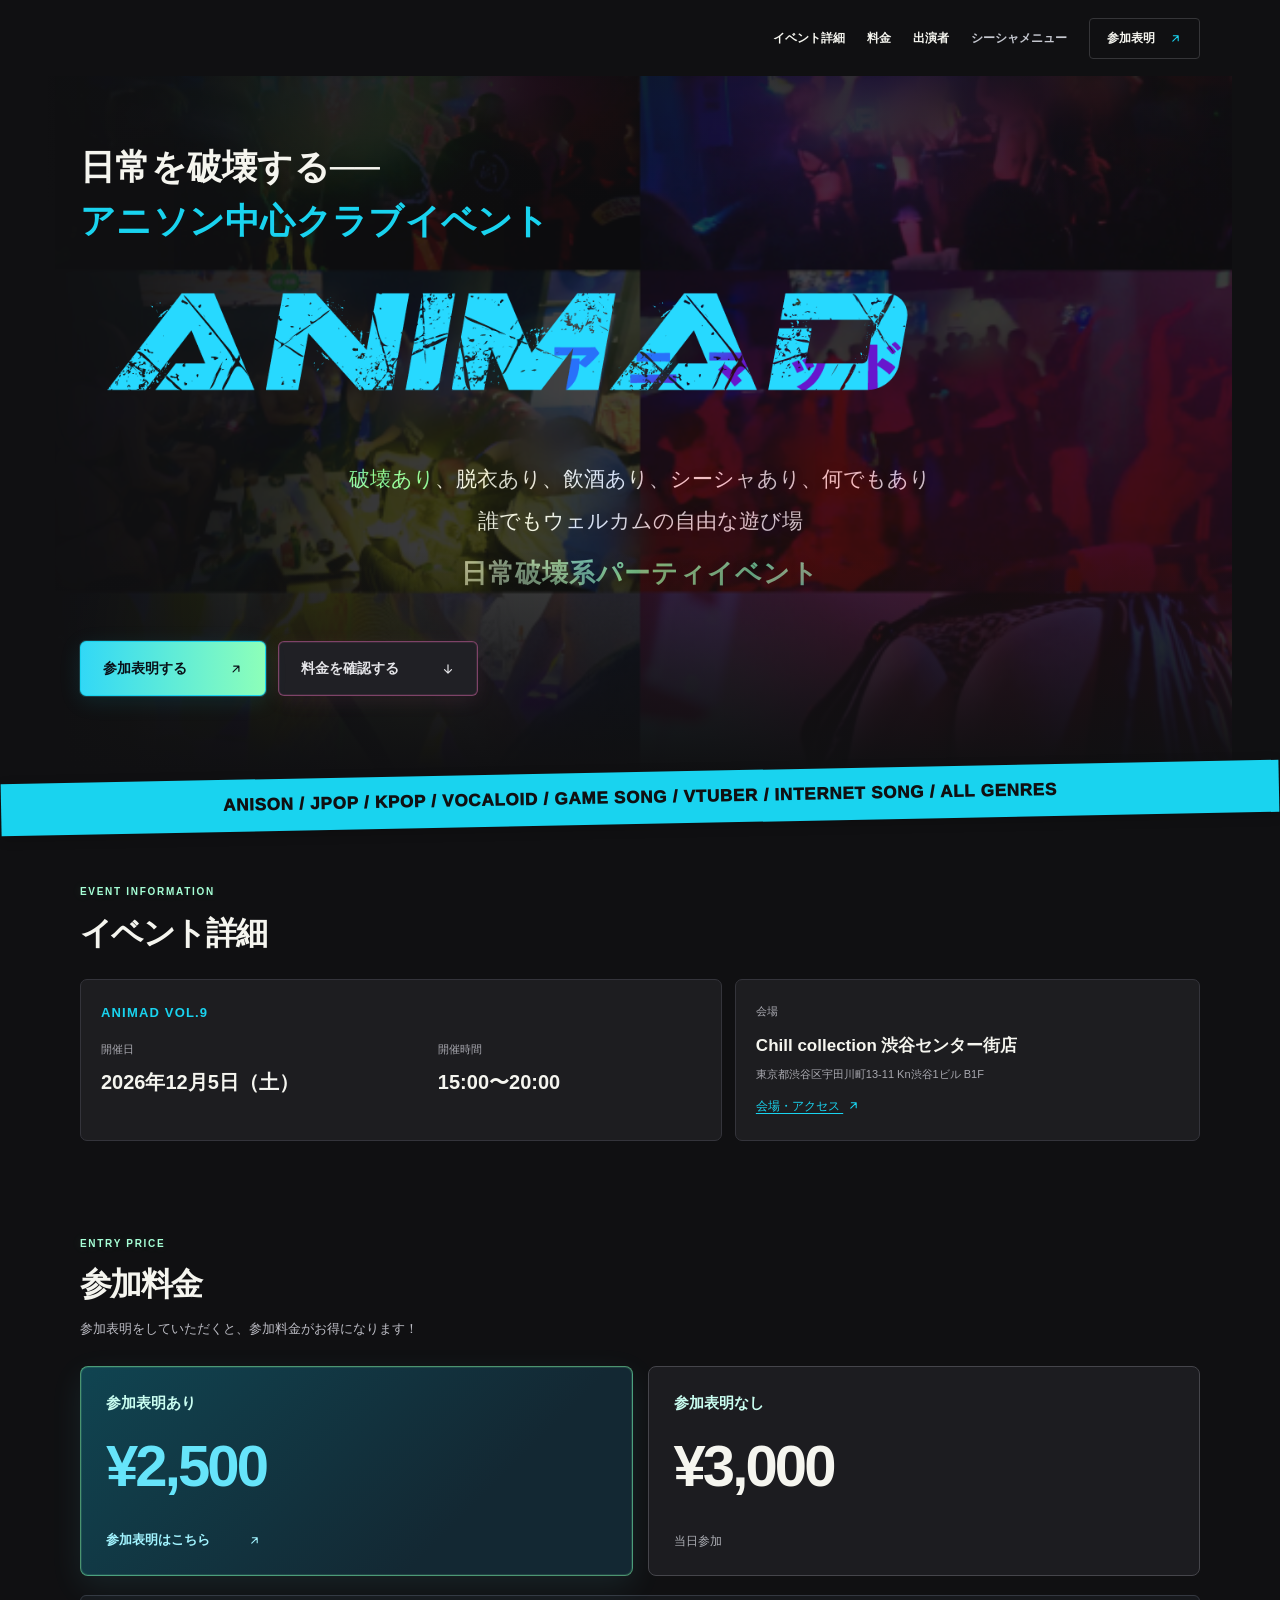
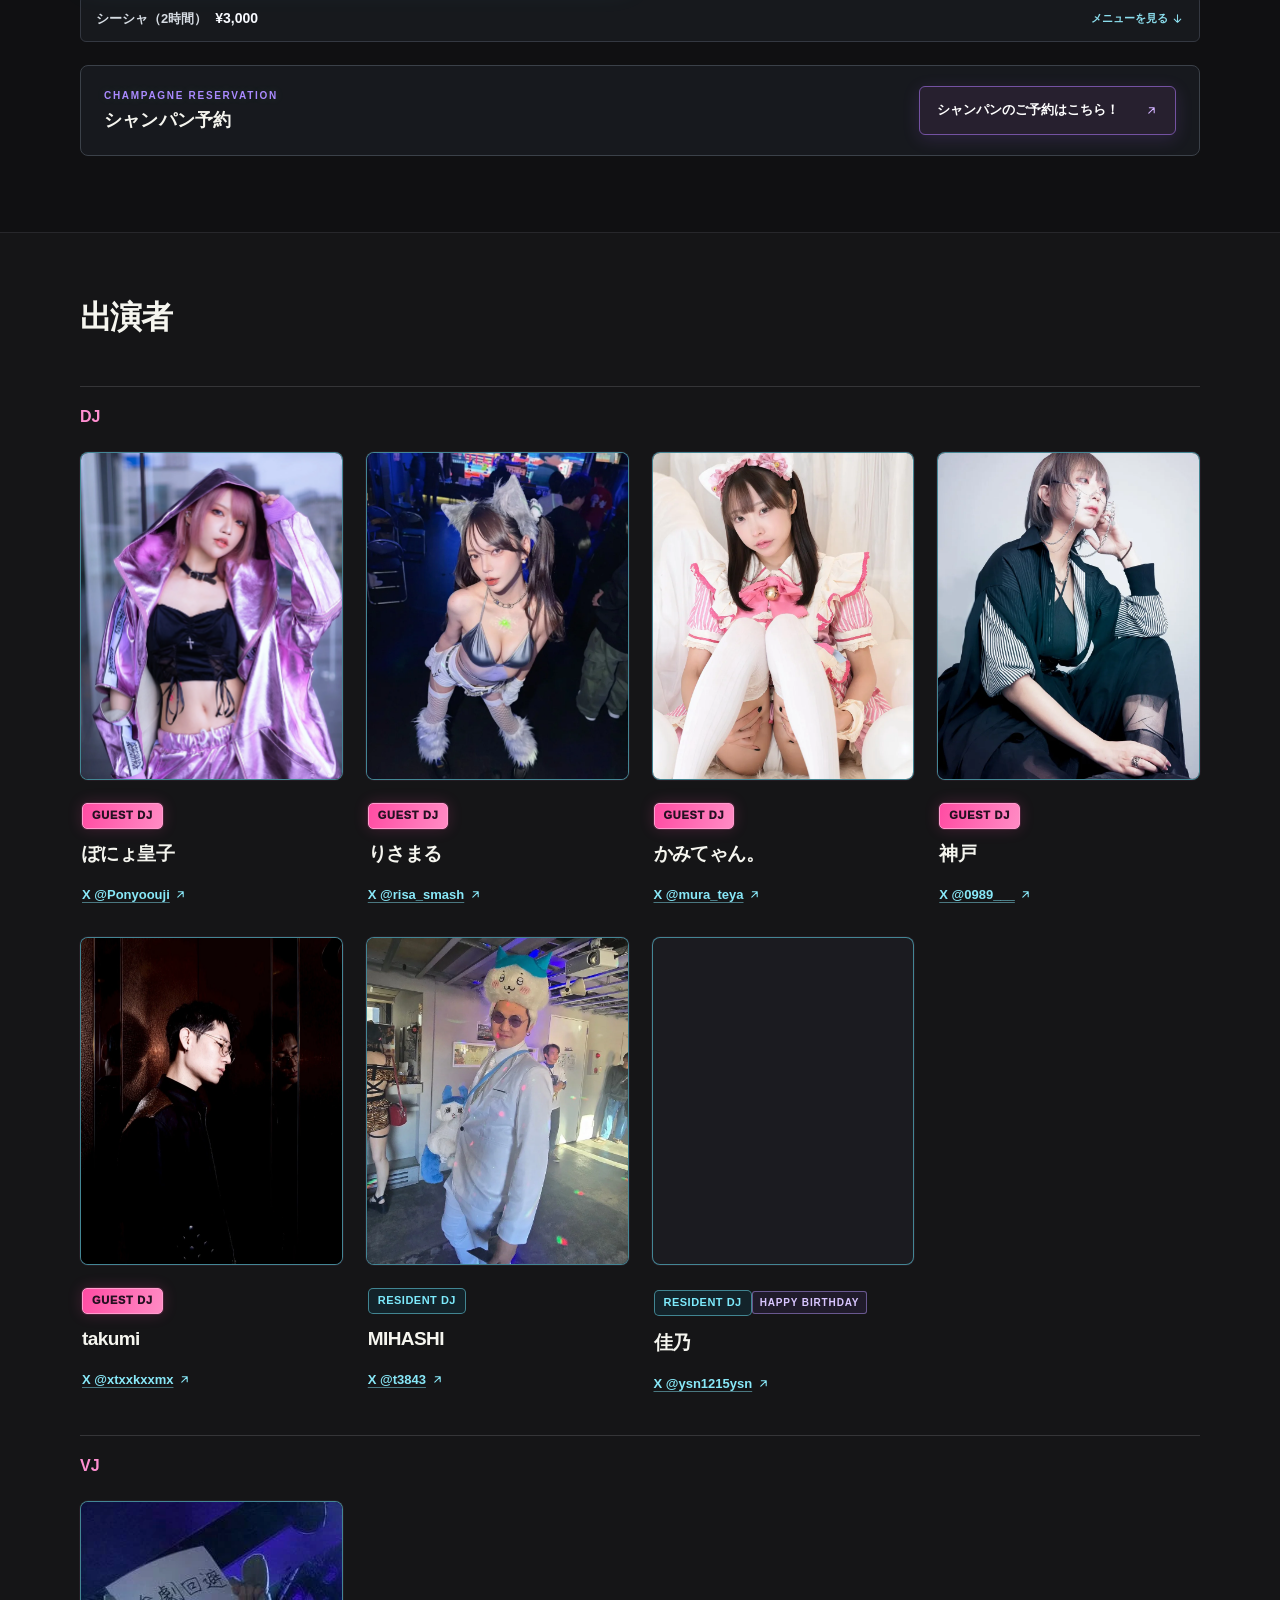
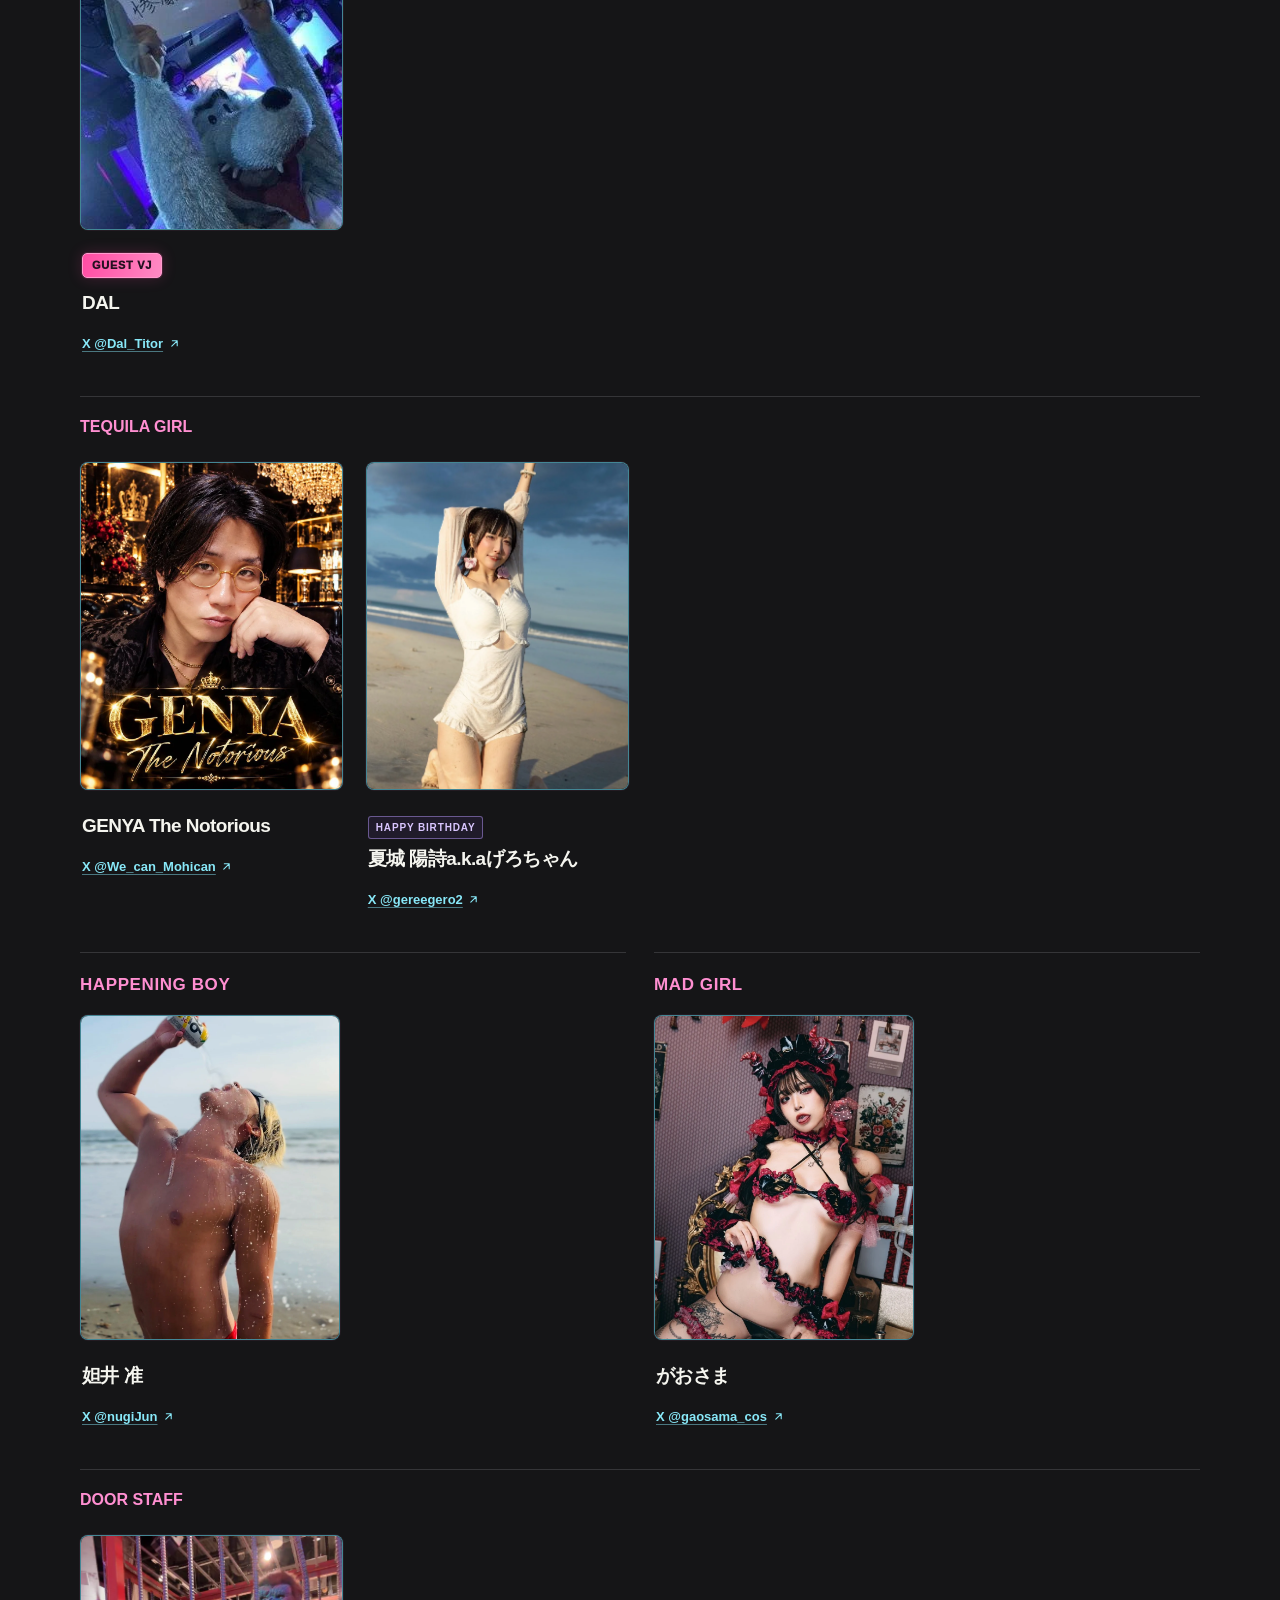
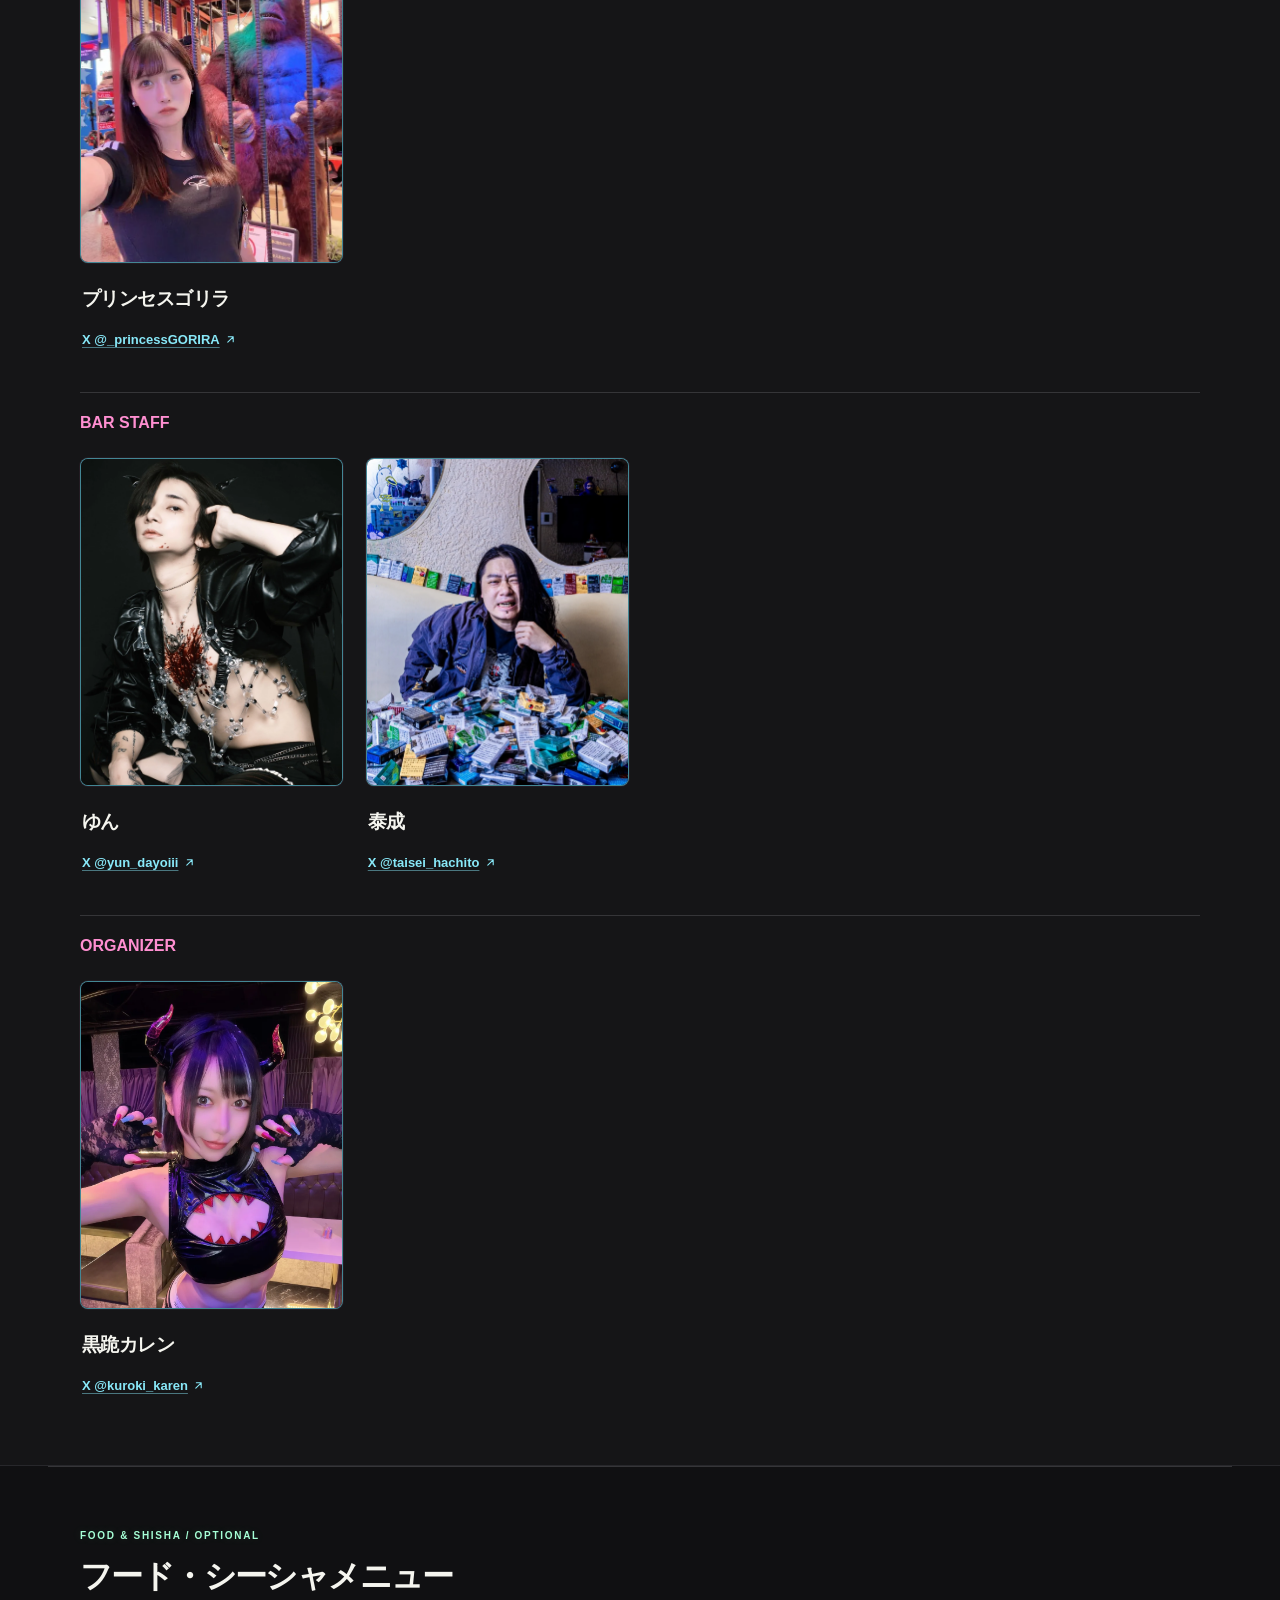
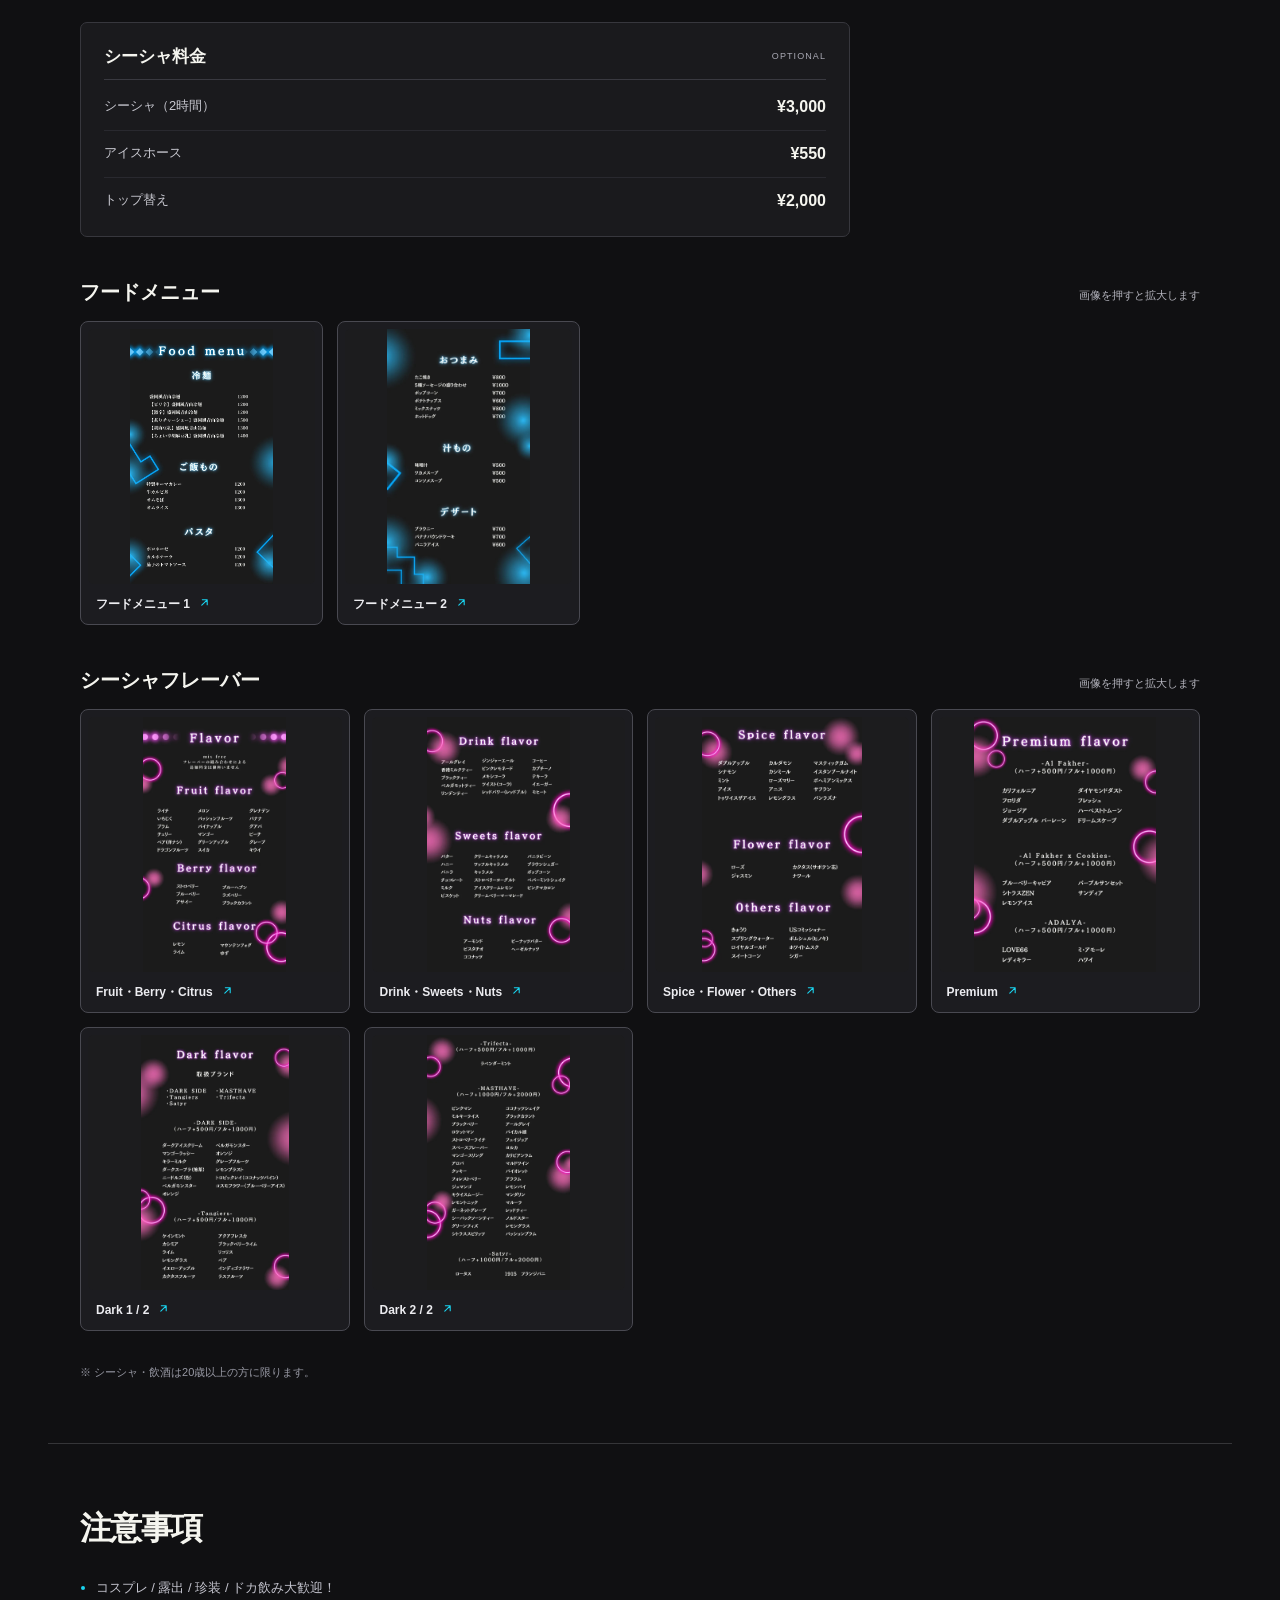
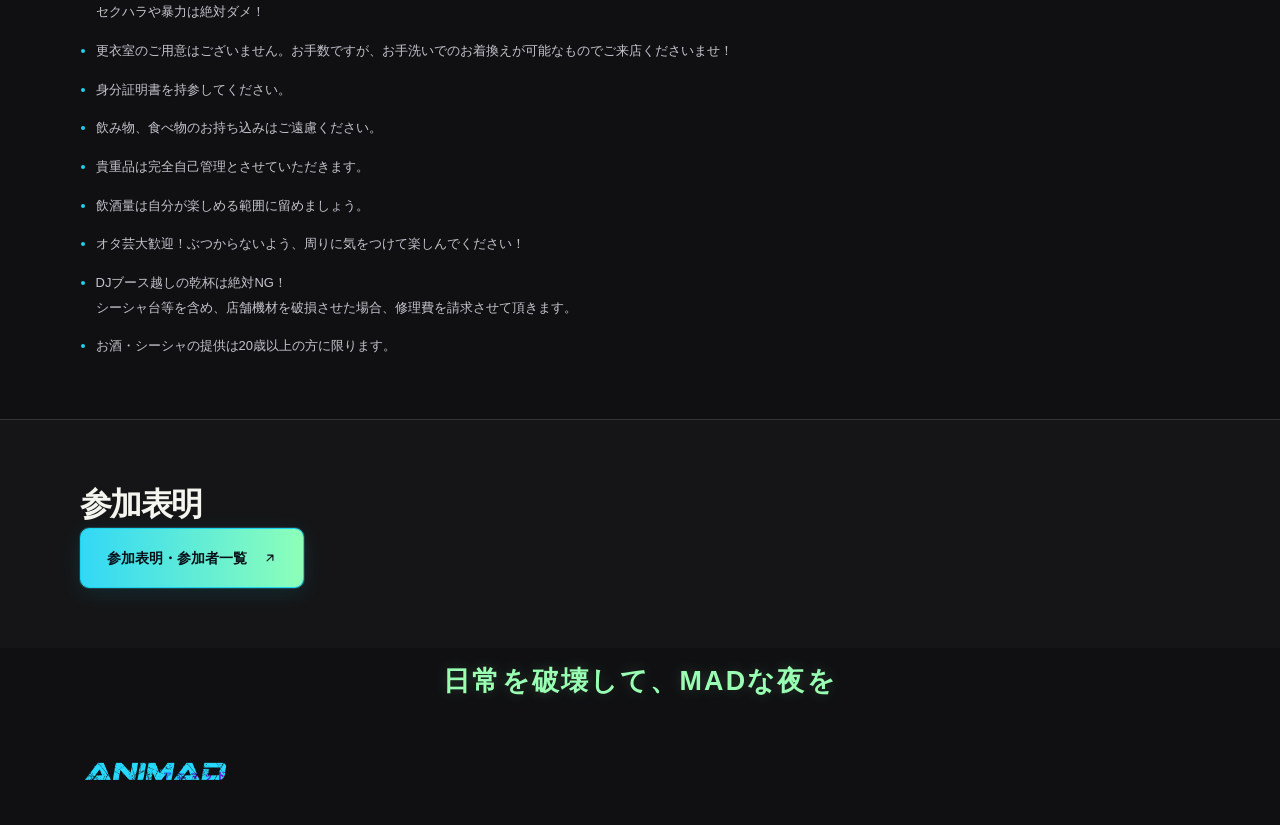
==== pages/index.html @ 6a8b64f5 "Add files via upload" ====
<!DOCTYPE html>
<!-- ANIMAD-20261023: photo DAL/TAISEI/PONYO + staff X links -->
<!-- ANIMAD-PINK-GUEST-V2-20261021: pink badges and animated CTA -->
<!-- ANIMAD-DETAILS-GROUP-20261021: grouped event date/time -->
<!-- ANIMAD-SVG-ARROWS-20261021: SVG instead of emoji arrows on iOS -->
<!-- ANIMAD-BORDER-SHEEN-20261021: unified image borders / faster shine -->
<!-- ANIMAD-GERO-PHOTO-20261021: tequila girl photo and mobile one-line name -->

<html lang="ja"><head><meta charset="utf-8"/><meta content="width=device-width, initial-scale=1" name="viewport"/><meta content="#101012" name="theme-color"/><meta content="ANIMAD Vol.9 — 2026年12月5日（土）渋谷で開催。アニソン中心クラブイベント。出演者・料金・参加表明のご案内。" name="description"/><title>ANIMAD Vol.9 — 2026.12.05</title><link href="./favicon.svg" rel="icon" type="image/svg+xml"/><link href="./styles.css" rel="stylesheet"/><link href="./site-additions.css" rel="stylesheet"/><script defer="True" src="./menu-gallery.js"></script>
<style>
/* Artist X links: comfortably tappable, without disturbing the event theme. */
.lineup-grid.confirmed .artist-info{min-width:0;}
.lineup-grid.confirmed .artist-x-link{display:inline-flex;align-items:center;gap:.35em;min-height:38px;max-width:100%;margin-top:7px;color:#88e8f8;font-size:clamp(11px,1.2vw,13px);line-height:1.5;font-weight:700;overflow-wrap:anywhere;word-break:break-word;text-decoration:underline;text-decoration-color:#88e8f877;text-underline-offset:3px;}
.lineup-grid.confirmed .artist-x-link:hover,.lineup-grid.confirmed .artist-x-link:focus-visible{color:#fff;text-decoration-color:currentColor;}
.lineup-grid.confirmed .artist-x-link span{flex-shrink:0;}
@media(max-width:720px){.lineup-grid.confirmed .artist-x-link{font-size:12px;min-height:44px;margin-top:3px}.lineup-grid.confirmed .artist-info h3{overflow-wrap:anywhere;}}

/* STAFF: one-person first row like VJ, two people side by side underneath. */
.lineup-grid.confirmed .staff-first-row,
.lineup-grid.confirmed .staff-second-row{
  grid-column:1 / -1;min-width:0;display:grid;
  grid-template-columns:repeat(4,minmax(0,1fr));gap:23px;
}
@media(max-width:1000px){
  .lineup-grid.confirmed .staff-first-row,
  .lineup-grid.confirmed .staff-second-row{gap:16px}
}
@media(max-width:720px){
  .lineup-grid.confirmed .staff-first-row,
  .lineup-grid.confirmed .staff-second-row{
    grid-template-columns:repeat(2,minmax(0,1fr));gap:15px;
  }
}

/* ANIMAD lineup photo ratio + resident/guest roles. Optimized for mobile. */
.lineup-grid.confirmed .artist-art{aspect-ratio:4 / 5;height:auto;min-height:0;overflow:hidden;border:1px solid #666672;border-radius:8px;box-shadow:none;}
.lineup-grid.confirmed .artist-art.artist-art-has-photo{background:#1b1b20;}
.lineup-grid.confirmed .artist-art .artist-photo{position:absolute;inset:0;width:100%;height:100%;display:block;object-fit:cover;}
.lineup-grid.confirmed .artist-info .artist-affiliation{display:inline-block;color:#b5b7bf;font-size:clamp(9px,.9vw,11px);line-height:1.4;font-weight:850;letter-spacing:.075em;margin-top:3px;margin-bottom:5px;}
.lineup-grid.confirmed .artist-info .artist-affiliation.is-resident{color:#72e5fa;}
@media(max-width:720px){.lineup-grid.confirmed .artist-info .artist-affiliation{font-size:10px;letter-spacing:.025em;margin-top:4px;margin-bottom:5px;}}

/* ANIMAD 2026 / Neon accent: highlighted guest artists, subtle CTA motion. */
.lineup-grid.confirmed .artist-info .artist-affiliation.is-guest {
  display:inline-flex;
  width:fit-content;
  align-items:center;
  background:linear-gradient(105deg,#ff4ca3 0%,#ff8bc4 100%);
  border:1px solid #ff9cce;
  border-radius:5px;
  color:#251021;
  padding:5px 9px;
  margin-top:5px;
  margin-bottom:7px;
  font-size:11px;
  font-weight:950;
  line-height:1.25;
  letter-spacing:.065em;
  text-shadow:none;
  box-shadow:0 0 0 1px #ff4da423,0 0 15px #ff4da433;
}
.lineup-grid.confirmed .artist-info .artist-affiliation.is-resident {
  display:inline-flex;
  width:fit-content;
  align-items:center;
  border:1px solid rgba(108,222,244,.52);
  border-radius:5px;
  background:rgba(16,97,120,.20);
  color:#7deafc;
  padding:5px 9px;
  margin-top:5px;
  margin-bottom:7px;
  font-size:11px;
  font-weight:900;
  line-height:1.25;
  letter-spacing:.045em;
}
@media (max-width:720px) {
  .lineup-grid.confirmed .artist-info .artist-affiliation.is-guest,
  .lineup-grid.confirmed .artist-info .artist-affiliation.is-resident {
    font-size:10px;
    padding:5px 7px;
    letter-spacing:.015em;
    max-width:100%;
  }
}
/* Deliberately restrained sheen: primary calls to action only. No JavaScript needed. */
.hero-main-action, .champagne-reservation-button {
  position:relative;
  isolation:isolate;
  overflow:hidden;
  transition:transform .22s ease,box-shadow .28s ease,filter .28s ease,border-color .28s ease;
  will-change:auto;
}
.hero-main-action::before,.champagne-reservation-button::before {
  content:"";
  position:absolute;
  pointer-events:none;
  top:-45%;bottom:-45%;left:-65%;width:38%;
  transform:skewX(-24deg);
  background:linear-gradient(90deg,transparent 0%,rgba(255,255,255,.04) 15%,rgba(255,255,255,.28) 52%,transparent 100%);
  animation:animad-button-sheen 3.4s ease-in-out infinite;
  z-index:0;
}
.hero-main-action {box-shadow:0 0 0 1px rgba(83,223,244,.18),0 5px 22px rgba(12,195,226,.12);animation:animad-cta-breathe 5.6s ease-in-out infinite;}
.champagne-reservation-button {box-shadow:0 4px 17px rgba(169,97,245,.16);}
.champagne-reservation-button::before {animation-delay:0.9s;}
/* Slightly raised price/menu/header links; animation stays keyboard and touch friendly. */
.nav-join,.price-action,.shisha-price-jump,.hero-sub-action {
  transition:transform .20s ease,box-shadow .25s ease,color .20s ease,border-color .20s ease,background .20s ease;
}
@media (hover:hover) and (pointer:fine){
  .hero-main-action:hover,.champagne-reservation-button:hover {transform:translateY(-3px);filter:brightness(1.07)}
  .hero-main-action:hover {box-shadow:0 8px 30px rgba(24,214,242,.36),0 0 16px rgba(24,214,242,.25)}
  .champagne-reservation-button:hover {box-shadow:0 9px 25px rgba(191,107,247,.34)}
  .nav-join:hover,.hero-sub-action:hover,.shisha-price-jump:hover {transform:translateY(-2px)}
  .price-action:hover {transform:translateX(4px)}
  .artist-art-has-photo .artist-photo{transition:transform .45s cubic-bezier(.2,.6,.2,1)}
  .artist-card:hover .artist-art-has-photo .artist-photo{transform:scale(1.035)}
}
.hero-main-action:active,.champagne-reservation-button:active,
.nav-join:active,.hero-sub-action:active,.price-action:active,.shisha-price-jump:active{
  transform:scale(.977);
}
@keyframes animad-button-sheen {
  0%,16%{left:-65%}
  63%,100%{left:135%}
}
@keyframes animad-cta-breathe {
  0%,100%{box-shadow:0 0 0 1px rgba(83,223,244,.18),0 5px 22px rgba(12,195,226,.12)}
  50%{box-shadow:0 0 0 1px rgba(83,223,244,.32),0 6px 28px rgba(12,195,226,.26)}
}
/* Accessibility: no continuous motion when reduced-motion preference is enabled. */
@media (prefers-reduced-motion:reduce){
  .hero-main-action,.champagne-reservation-button {animation:none!important}
  .hero-main-action::before,.champagne-reservation-button::before {animation:none!important;display:none}
  .hero-main-action,.champagne-reservation-button,.nav-join,.hero-sub-action,
  .price-action,.shisha-price-jump,.artist-photo {transition:none!important}
}


/* ANIMAD event overview: edition, date and time grouped into one card. */
.event-overview .overview-grid {
  grid-template-columns:minmax(0,1.38fr) minmax(0,1fr);
  align-items:stretch;
}
.event-overview .overview-schedule-grid {
  display:grid;
  grid-template-columns:minmax(0,1.22fr) minmax(0,1fr);
  gap:16px;
  margin-top:15px;
}
.event-overview .overview-schedule-item {min-width:0;}
.event-overview .overview-schedule-item > span {
  display:block;
  color:#a9a9b0;
  font-size:11px;
  margin-bottom:8px;
}
.event-overview .overview-schedule-item > strong {
  display:block;
  font-size:clamp(15px,1.65vw,20px);
  line-height:1.5;
  overflow-wrap:anywhere;
}
@media(max-width:720px) {
  .event-overview .overview-grid {grid-template-columns:1fr;gap:10px;}
  .event-overview .overview-grid > .overview-venue {grid-column:auto;}
  .event-overview .overview-schedule-grid {grid-template-columns:minmax(0,1.3fr) minmax(0,1fr);gap:10px;}
  .event-overview .overview-schedule-item > strong {font-size:clamp(14px,3.75vw,17px);}
}
@media(max-width:380px) {
  .event-overview .overview-schedule-grid {grid-template-columns:1fr;gap:12px;}
}

/* ANIMAD-SVG-ARROWS-20261021: consistent line icons, never iOS emoji glyphs. */
.an-arrow{display:inline-block;vertical-align:-.17em;width:1em;height:1em;min-width:13px;min-height:13px;flex:none;overflow:visible;stroke:currentColor;transition:transform .2s ease}
.nav-join .an-arrow{margin-left:14px;color:var(--acid)}
.champagne-reservation-button .an-arrow{color:#d1b1ff}
.artist-x-link .an-arrow{width:13px;height:13px;min-width:13px;min-height:13px}
.menu-image-button .an-arrow{color:var(--acid)}
.overview-venue a .an-arrow{margin-left:4px}
.shisha-price-jump-guide .an-arrow{vertical-align:-.22em}
@media(hover:hover) and (pointer:fine){a:hover .an-arrow,button:hover .an-arrow{transform:translate(2px,-1px)}a:hover .an-arrow-down{transform:translateY(2px)}}
@media(prefers-reduced-motion:reduce){.an-arrow{transition:none!important}}


/* Keep the longer tequila-girl name on one line on iPhone, without changing other cards. */
@media (max-width:720px) {
  .lineup-grid.confirmed .artist-info h3.artist-name-gerochan {
    font-size:clamp(10px,3vw,13px);
    letter-spacing:-.055em;
    white-space:nowrap;
    overflow-wrap:normal;
  }
}

/* ANIMAD-HERO-WATERMARK-20261023: show the event photo a little more clearly. */
.hero::before { opacity:.25; }
@media(max-width:720px) {
  .hero::before { opacity:.20; }
}


/* ANIMAD-SITE-POP-20261106: add playful copy and pop accents while preserving the neon base. */
.hero-copy{max-width:860px;margin:18px auto 0;text-align:center;font-size:clamp(15px,1.65vw,21px);line-height:1.9;color:#f5f7fb;text-shadow:0 0 10px rgba(0,0,0,.22)}
.hero-copy .copy-line{display:block}
.hero-copy .copy-line + .copy-line{margin-top:2px}
.hero-copy .copy-acid{color:#86ffad}
.hero-copy .copy-pink{color:#ff72c4}
.hero-copy .copy-lead{display:block;margin-top:8px;font-size:clamp(18px,2vw,28px);font-weight:900;letter-spacing:.04em;background:linear-gradient(90deg,#ff62bd 0%,#86ffad 52%,#62e7ff 100%);-webkit-background-clip:text;background-clip:text;color:transparent}
.closing-copy{padding-top:10px;padding-bottom:14px;text-align:center}
.closing-copy .closing-line{display:block;margin:0;padding:0;border:0;border-radius:0;background:none;box-shadow:none;font-size:clamp(18px,2.1vw,30px);font-weight:900;letter-spacing:.08em;color:#99ffb3;text-shadow:0 0 14px rgba(153,255,179,.19)}
.site-header nav a:hover,.site-header nav a:focus-visible{color:#ff8fd1}
.section-tag{color:#a6ffd6;text-shadow:0 0 10px rgba(134,255,173,.15)}
.hero-main-action{background:linear-gradient(90deg,#32d8f6 0%,#8dffb9 100%);color:#091018}
.hero-main-action .an-arrow{color:inherit}
.hero-sub-action{border-color:rgba(255,114,196,.42);box-shadow:0 0 0 1px rgba(255,114,196,.10) inset,0 5px 20px rgba(255,114,196,.08)}
.hero-sub-action:hover,.hero-sub-action:focus-visible{border-color:rgba(255,143,209,.8);background:rgba(255,114,196,.08)}
.entry-price-card.featured{border-color:rgba(134,255,173,.5);box-shadow:0 0 0 1px rgba(134,255,173,.12) inset,0 10px 32px rgba(98,231,255,.09)}
.entry-price-card .price-label{color:#c9fdf0}
.lineup-role{color:#ff8fd1}
.lineup-grid.confirmed .artist-art{border-color:rgba(104,232,255,.52);box-shadow:0 0 0 1px rgba(255,114,196,.06)}
.footer .brand{display:inline-block}
@media(max-width:720px){.hero-copy{margin-top:14px;font-size:14px;line-height:1.75}.hero-copy .copy-lead{margin-top:7px;font-size:clamp(17px,5.6vw,22px)}.closing-copy{padding-top:0;padding-bottom:10px}.closing-copy .closing-line{font-size:16px;letter-spacing:.05em;padding:0}}


/* ANIMAD-RSVP-COUNTS: compact live counts, independent of registration UI. */
.hero .hero-rsvp-counts{position:relative;z-index:2;display:flex;flex-direction:column;align-items:center;gap:9px;width:min(100%,440px);margin:22px auto 0;padding:13px 16px 15px;border:1px solid #41464e;border-radius:10px;background:rgba(17,19,23,.87);text-align:center;box-sizing:border-box;}
.hero .hero-rsvp-counts[hidden]{display:none;}
.hero .hero-rsvp-caption{margin:0;color:#c1c6cf;font-size:10px;font-weight:800;letter-spacing:.16em;line-height:1.4;}
.hero .hero-rsvp-grid{display:grid;grid-template-columns:repeat(2,minmax(0,1fr));width:100%;}
.hero .hero-rsvp-stat{display:flex;flex-direction:column;align-items:center;gap:1px;min-width:0;color:#99ffb3;}
.hero .hero-rsvp-stat + .hero-rsvp-stat{border-left:1px solid #41464e;color:#ff8fd1;}
.hero .hero-rsvp-label{font-size:13px;font-weight:800;line-height:1.5;}
.hero .hero-rsvp-number{font-size:clamp(27px,3.8vw,38px);line-height:1.15;font-weight:900;font-variant-numeric:tabular-nums;}
.hero .hero-rsvp-unit{font-size:12px;font-weight:700;margin-left:4px;}
@media(max-width:720px){.hero .hero-rsvp-counts{width:min(100%,360px);margin-top:17px;padding:12px 10px;gap:8px;}.hero .hero-rsvp-label{font-size:12px;}}

</style>
</head>
<body><a class="skip" href="#main">本文へスキップ</a>
<header class="site-header wrap"><nav aria-label="メインナビゲーション"><a href="#details">イベント詳細</a><a href="#price">料金</a><a href="#lineup">出演者</a><a class="nav-menu-link" href="#menu">シーシャメニュー</a><a class="nav-join" href="./rsvp.html">参加表明 <svg class="an-arrow an-arrow-up-right" viewBox="0 0 24 24" width="16" height="16" fill="none" stroke="currentColor" stroke-width="2" stroke-linecap="round" stroke-linejoin="round" aria-hidden="true" focusable="false"><path d="M7 17 17 7 M8 7h9v9"/></svg></a></nav></header>
<main id="main">
<section aria-labelledby="hero-title" class="hero wrap"><p class="hero-kicker">日常を破壊する──<br/><span>アニソン中心クラブイベント</span></p><h1 id="hero-title"><img alt="ANIMAD アニマッド" class="hero-logo" height="232" src="./assets/animad-logo.png" width="1024"/></h1><div class="hero-copy" aria-label="イベントコンセプト"><span class="copy-line"><span class="copy-acid">破壊あり</span>、脱衣あり、飲酒あり、シーシャあり、何でもあり</span><span class="copy-line">誰でもウェルカムの自由な遊び場</span><strong class="copy-lead">日常破壊系パーティイベント</strong></div>
<div class="hero-rsvp-counts" id="hero-rsvp-counts" aria-label="現在の参加表明状況" aria-live="polite" aria-atomic="true" hidden>
  <p class="hero-rsvp-caption">CURRENT RSVP</p>
  <div class="hero-rsvp-grid">
    <div class="hero-rsvp-stat"><span class="hero-rsvp-label">参加表明</span><div><strong class="hero-rsvp-number" id="hero-going-count"></strong><span class="hero-rsvp-unit">名</span></div></div>
    <div class="hero-rsvp-stat"><span class="hero-rsvp-label">興味あり</span><div><strong class="hero-rsvp-number" id="hero-interested-count"></strong><span class="hero-rsvp-unit">名</span></div></div>
  </div>
</div>
<div aria-label="イベントへ参加する" class="hero-action-row">
<a class="hero-main-action" href="./rsvp.html">参加表明する <svg class="an-arrow an-arrow-up-right" viewBox="0 0 24 24" width="16" height="16" fill="none" stroke="currentColor" stroke-width="2" stroke-linecap="round" stroke-linejoin="round" aria-hidden="true" focusable="false"><path d="M7 17 17 7 M8 7h9v9"/></svg></a>
<a class="hero-sub-action" href="#price">料金を確認する <svg class="an-arrow an-arrow-down" viewBox="0 0 24 24" width="16" height="16" fill="none" stroke="currentColor" stroke-width="2" stroke-linecap="round" stroke-linejoin="round" aria-hidden="true" focusable="false"><path d="M12 5v14 M6 13l6 6 6-6"/></svg></a>
</div></section>
<div class="ticker genre-ticker" role="group" aria-label="ANIMADの音楽ジャンル">
  <div class="genre-ticker-desktop"><span>ANISON / JPOP / KPOP / VOCALOID / GAME SONG / VTUBER / INTERNET SONG / ALL GENRES</span></div>
  <div class="genre-ticker-mobile" aria-hidden="true"><span>ANISON / JPOP / KPOP / VOCALOID</span><span>GAME SONG / VTUBER / INTERNET SONG / ALL GENRES</span></div>
</div>
<section aria-labelledby="details-title" class="section wrap event-overview" id="details">
<div class="section-intro"><span class="section-tag">EVENT INFORMATION</span><h2 id="details-title">イベント詳細</h2></div>
<div class="overview-grid">
<div class="overview-schedule">
  <span class="overview-edition">ANIMAD VOL.9</span>
  <div class="overview-schedule-grid">
    <div class="overview-schedule-item"><span>開催日</span><strong>2026年12月5日（土）</strong></div>
    <div class="overview-schedule-item"><span>開催時間</span><strong>15:00〜20:00</strong></div>
  </div>
</div>
<div class="overview-venue"><span>会場</span><strong>Chill collection 渋谷センター街店</strong><small>東京都渋谷区宇田川町13-11 Kn渋谷1ビル B1F</small><a href="https://chillcollection.net/access/" rel="noopener noreferrer" target="_blank">会場・アクセス <svg class="an-arrow an-arrow-up-right" viewBox="0 0 24 24" width="16" height="16" fill="none" stroke="currentColor" stroke-width="2" stroke-linecap="round" stroke-linejoin="round" aria-hidden="true" focusable="false"><path d="M7 17 17 7 M8 7h9v9"/></svg></a></div>
</div>
</section>
<section aria-labelledby="price-title" class="section wrap event-prices" id="price">
<span class="section-tag">ENTRY PRICE</span><h2 id="price-title">参加料金</h2>
<p class="price-lead">参加表明をしていただくと、参加料金がお得になります！</p>
<div class="entry-price-grid">
<article class="entry-price-card featured">
<span class="price-label">参加表明あり</span><strong class="price-value">¥2,500</strong>
<a class="price-action" href="./rsvp.html">参加表明はこちら <svg class="an-arrow an-arrow-up-right" viewBox="0 0 24 24" width="16" height="16" fill="none" stroke="currentColor" stroke-width="2" stroke-linecap="round" stroke-linejoin="round" aria-hidden="true" focusable="false"><path d="M7 17 17 7 M8 7h9v9"/></svg></a>
</article>
<article class="entry-price-card"><span class="price-label">参加表明なし</span><strong class="price-value">¥3,000</strong><span class="price-secondary-note">当日参加</span></article>
</div>
<a class="shisha-price-jump" href="#menu" aria-label="シーシャ2時間 3,000円。シーシャメニューに移動">
  <span class="shisha-price-jump-label">シーシャ（2時間）<strong>¥3,000</strong></span>
  <span class="shisha-price-jump-guide">メニューを見る <svg class="an-arrow an-arrow-down" viewBox="0 0 24 24" width="16" height="16" fill="none" stroke="currentColor" stroke-width="2" stroke-linecap="round" stroke-linejoin="round" aria-hidden="true" focusable="false"><path d="M12 5v14 M6 13l6 6 6-6"/></svg></span>
</a>
<div class="champagne-reservation"><div class="champagne-reservation-copy"><span class="section-tag">CHAMPAGNE RESERVATION</span><h3>シャンパン予約</h3></div><a class="champagne-reservation-button" href="https://forms.gle/1qPFU2diNoy7Vvzq7" rel="noopener noreferrer" target="_blank">シャンパンのご予約はこちら！<svg class="an-arrow an-arrow-up-right" viewBox="0 0 24 24" width="16" height="16" fill="none" stroke="currentColor" stroke-width="2" stroke-linecap="round" stroke-linejoin="round" aria-hidden="true" focusable="false"><path d="M7 17 17 7 M8 7h9v9"/></svg></a></div></section>
<section aria-labelledby="lineup-title" class="lineup-section" id="lineup"><div class="wrap section"><h2 id="lineup-title">出演者</h2><div class="lineup-grid confirmed" id="lineup-cards"><h3 class="lineup-role">DJ</h3><article class="artist-card"><div class="artist-art pattern-one artist-art-has-photo"><img class="artist-photo" src="./artist-ponyo.webp" alt="ぽにょ皇子の出演者写真" loading="lazy" decoding="async" style="object-position:50% 25%"></div><div class="artist-info"><span class="artist-affiliation is-guest">GUEST DJ</span><span class="tiny-label">DJ</span><h3>ぽにょ皇子</h3><a class="artist-x-link" href="https://x.com/Ponyoouji" target="_blank" rel="noopener noreferrer" aria-label="ぽにょ皇子のXプロフィールを開く">X @Ponyoouji <svg class="an-arrow an-arrow-up-right" viewBox="0 0 24 24" width="16" height="16" fill="none" stroke="currentColor" stroke-width="2" stroke-linecap="round" stroke-linejoin="round" aria-hidden="true" focusable="false"><path d="M7 17 17 7 M8 7h9v9"/></svg></a></div></article><article class="artist-card"><div class="artist-art pattern-two artist-art-has-photo"><img class="artist-photo" src="./artist-risamaru.webp" alt="りさまるの出演者写真" loading="lazy" decoding="async" style="object-position:50% 32%"></div><div class="artist-info"><span class="artist-affiliation is-guest">GUEST DJ</span><span class="tiny-label">DJ</span><h3>りさまる</h3><a class="artist-x-link" href="https://x.com/risa_smash" target="_blank" rel="noopener noreferrer" aria-label="りさまるのXプロフィールを開く">X @risa_smash <svg class="an-arrow an-arrow-up-right" viewBox="0 0 24 24" width="16" height="16" fill="none" stroke="currentColor" stroke-width="2" stroke-linecap="round" stroke-linejoin="round" aria-hidden="true" focusable="false"><path d="M7 17 17 7 M8 7h9v9"/></svg></a></div></article><article class="artist-card"><div class="artist-art pattern-three artist-art-has-photo"><img class="artist-photo" src="./artist-kamiteyan.webp" alt="かみてゃん。の出演者写真" loading="lazy" decoding="async" style="object-position:50% 26%"></div><div class="artist-info"><span class="artist-affiliation is-guest">GUEST DJ</span><span class="tiny-label">DJ</span><h3>かみてゃん。</h3><a class="artist-x-link" href="https://x.com/mura_teya" target="_blank" rel="noopener noreferrer" aria-label="かみてゃん。のXプロフィールを開く">X @mura_teya <svg class="an-arrow an-arrow-up-right" viewBox="0 0 24 24" width="16" height="16" fill="none" stroke="currentColor" stroke-width="2" stroke-linecap="round" stroke-linejoin="round" aria-hidden="true" focusable="false"><path d="M7 17 17 7 M8 7h9v9"/></svg></a></div></article><article class="artist-card"><div class="artist-art pattern-one artist-art-has-photo"><img class="artist-photo" src="./artist-kobe.webp" alt="神戸の出演者写真" loading="lazy" decoding="async" style="object-position:50% 28%"></div><div class="artist-info"><span class="artist-affiliation is-guest">GUEST DJ</span><span class="tiny-label">DJ</span><h3>神戸</h3><a class="artist-x-link" href="https://x.com/0989___" target="_blank" rel="noopener noreferrer" aria-label="神戸のXプロフィールを開く">X @0989___ <svg class="an-arrow an-arrow-up-right" viewBox="0 0 24 24" width="16" height="16" fill="none" stroke="currentColor" stroke-width="2" stroke-linecap="round" stroke-linejoin="round" aria-hidden="true" focusable="false"><path d="M7 17 17 7 M8 7h9v9"/></svg></a></div></article><article class="artist-card"><div class="artist-art pattern-two artist-art-has-photo"><img class="artist-photo" src="./artist-takumi.webp" alt="takumiの出演者写真" loading="lazy" decoding="async" style="object-position:50% 39%"/></div><div class="artist-info"><span class="artist-affiliation is-guest">GUEST DJ</span><span class="tiny-label">DJ</span><h3>takumi</h3><a class="artist-x-link" href="https://x.com/xtxxkxxmx" target="_blank" rel="noopener noreferrer" aria-label="takumiのXプロフィールを開く">X @xtxxkxxmx <svg class="an-arrow an-arrow-up-right" viewBox="0 0 24 24" width="16" height="16" fill="none" stroke="currentColor" stroke-width="2" stroke-linecap="round" stroke-linejoin="round" aria-hidden="true" focusable="false"><path d="M7 17 17 7 M8 7h9v9"/></svg></a></div></article><article class="artist-card"><div class="artist-art pattern-three artist-art-has-photo"><img class="artist-photo" src="./artist-mihashi.webp" alt="MIHASHIの出演者写真" loading="lazy" decoding="async" style="object-position:50% 7%"></div><div class="artist-info"><span class="artist-affiliation is-resident">RESIDENT DJ</span><span class="tiny-label">DJ</span><h3>MIHASHI</h3><a class="artist-x-link" href="https://x.com/t3843" target="_blank" rel="noopener noreferrer" aria-label="MIHASHIのXプロフィールを開く">X @t3843 <svg class="an-arrow an-arrow-up-right" viewBox="0 0 24 24" width="16" height="16" fill="none" stroke="currentColor" stroke-width="2" stroke-linecap="round" stroke-linejoin="round" aria-hidden="true" focusable="false"><path d="M7 17 17 7 M8 7h9v9"/></svg></a></div></article><article class="artist-card"><div class="artist-art pattern-one artist-art-has-photo"><img class="artist-photo" src="./artist-yoshino.webp" alt="佳乃の出演者写真" loading="lazy" decoding="async" style="object-position:50% 24%"></div><div class="artist-info"><span class="artist-affiliation is-resident">RESIDENT DJ</span><span class="tiny-label">DJ</span><span class="birthday-label">HAPPY BIRTHDAY</span><h3>佳乃</h3><a class="artist-x-link" href="https://x.com/ysn1215ysn" target="_blank" rel="noopener noreferrer" aria-label="佳乃のXプロフィールを開く">X @ysn1215ysn <svg class="an-arrow an-arrow-up-right" viewBox="0 0 24 24" width="16" height="16" fill="none" stroke="currentColor" stroke-width="2" stroke-linecap="round" stroke-linejoin="round" aria-hidden="true" focusable="false"><path d="M7 17 17 7 M8 7h9v9"/></svg></a></div></article><h3 class="lineup-role">VJ</h3><article class="artist-card"><div class="artist-art pattern-two artist-art-has-photo"><img class="artist-photo" src="./artist-dal.webp" alt="DALの出演者写真" loading="lazy" decoding="async" style="object-position:50% 45%"></div><div class="artist-info"><span class="artist-affiliation is-guest">GUEST VJ</span><span class="tiny-label">VJ</span><h3>DAL</h3><a class="artist-x-link" href="https://x.com/Dal_Titor" target="_blank" rel="noopener noreferrer" aria-label="DALのXプロフィールを開く">X @Dal_Titor <svg class="an-arrow an-arrow-up-right" viewBox="0 0 24 24" width="16" height="16" fill="none" stroke="currentColor" stroke-width="2" stroke-linecap="round" stroke-linejoin="round" aria-hidden="true" focusable="false"><path d="M7 17 17 7 M8 7h9v9"/></svg></a></div></article><h3 class="lineup-role">TEQUILA GIRL</h3><article class="artist-card"><div class="artist-art pattern-three artist-art-has-photo"><img class="artist-photo" src="./artist-genya.webp" alt="GENYA The Notoriousの出演者写真" loading="lazy" decoding="async" style="object-position:50% 34%"></div><div class="artist-info"><span class="tiny-label">TEQUILA GIRL</span><h3>GENYA The Notorious</h3><a class="artist-x-link" href="https://x.com/We_can_Mohican" target="_blank" rel="noopener noreferrer" aria-label="GENYA The NotoriousのXプロフィールを開く">X @We_can_Mohican <svg class="an-arrow an-arrow-up-right" viewBox="0 0 24 24" width="16" height="16" fill="none" stroke="currentColor" stroke-width="2" stroke-linecap="round" stroke-linejoin="round" aria-hidden="true" focusable="false"><path d="M7 17 17 7 M8 7h9v9"/></svg></a></div></article><article class="artist-card"><div aria-hidden="true" class="artist-art pattern-one artist-art-has-photo"><img class="artist-photo" src="./artist-gerochan.webp" alt="" loading="lazy" decoding="async" style="object-position:50% 35%"/></div><div class="artist-info"><span class="tiny-label">TEQUILA GIRL</span><span class="birthday-label">HAPPY BIRTHDAY</span><h3 class="artist-name-gerochan">夏城 陽詩a.k.aげろちゃん</h3><a class="artist-x-link" href="https://x.com/gereegero2" target="_blank" rel="noopener noreferrer" aria-label="夏城 陽詩a.k.aげろちゃんのXプロフィールを開く">X @gereegero2 <svg class="an-arrow an-arrow-up-right" viewBox="0 0 24 24" width="16" height="16" fill="none" stroke="currentColor" stroke-width="2" stroke-linecap="round" stroke-linejoin="round" aria-hidden="true" focusable="false"><path d="M7 17 17 7 M8 7h9v9"/></svg></a></div></article><div aria-label="HAPPENING BOYとMAD GIRL" class="lineup-side-by-side"><section aria-labelledby="lineup-happening-boy" class="lineup-side-role"><h3 class="lineup-role" id="lineup-happening-boy">HAPPENING BOY</h3><article class="artist-card"><div class="artist-art pattern-two artist-art-has-photo"><img class="artist-photo" src="./artist-nugijun.webp" alt="妲井 准の出演者写真" loading="lazy" decoding="async" style="object-position:50% 34%"/></div><div class="artist-info"><span class="tiny-label">HAPPENING BOY</span><h3>妲井 准</h3><a class="artist-x-link" href="https://x.com/nugiJun" target="_blank" rel="noopener noreferrer" aria-label="妲井 准のXプロフィールを開く">X @nugiJun <svg class="an-arrow an-arrow-up-right" viewBox="0 0 24 24" width="16" height="16" fill="none" stroke="currentColor" stroke-width="2" stroke-linecap="round" stroke-linejoin="round" aria-hidden="true" focusable="false"><path d="M7 17 17 7 M8 7h9v9"/></svg></a></div></article></section><section aria-labelledby="lineup-mad-girl" class="lineup-side-role"><h3 class="lineup-role" id="lineup-mad-girl">MAD GIRL</h3><article class="artist-card"><div class="artist-art pattern-three artist-art-has-photo"><img class="artist-photo" src="./artist-gaosama.webp" alt="がおさまの出演者写真" loading="lazy" decoding="async" style="object-position:50% 29%"/></div><div class="artist-info"><span class="tiny-label">MAD GIRL</span><h3>がおさま</h3><a class="artist-x-link" href="https://x.com/gaosama_cos" target="_blank" rel="noopener noreferrer" aria-label="がおさまのXプロフィールを開く">X @gaosama_cos <svg class="an-arrow an-arrow-up-right" viewBox="0 0 24 24" width="16" height="16" fill="none" stroke="currentColor" stroke-width="2" stroke-linecap="round" stroke-linejoin="round" aria-hidden="true" focusable="false"><path d="M7 17 17 7 M8 7h9v9"/></svg></a></div></article></section></div><h3 class="lineup-role">DOOR STAFF</h3><div class="staff-first-row"><article class="artist-card"><div class="artist-art pattern-one artist-art-has-photo"><img class="artist-photo" src="./artist-princess-gorilla.webp" alt="プリンセスゴリラの出演者写真" loading="lazy" decoding="async" style="object-position:51% 49%"></div><div class="artist-info"><span class="tiny-label">DOOR STAFF</span><h3>プリンセスゴリラ</h3><a class="artist-x-link" href="https://x.com/_princessGORIRA" target="_blank" rel="noopener noreferrer" aria-label="プリンセスゴリラのXプロフィールを開く">X @_princessGORIRA <svg class="an-arrow an-arrow-up-right" viewBox="0 0 24 24" width="16" height="16" fill="none" stroke="currentColor" stroke-width="2" stroke-linecap="round" stroke-linejoin="round" aria-hidden="true" focusable="false"><path d="M7 17 17 7 M8 7h9v9"/></svg></a></div></article></div><h3 class="lineup-role">BAR STAFF</h3><div class="staff-second-row"><article class="artist-card"><div class="artist-art pattern-two artist-art-has-photo"><img class="artist-photo" src="./artist-yun.webp" alt="ゆんの出演者写真" loading="lazy" decoding="async" style="object-position:50% 36%"/></div><div class="artist-info"><span class="tiny-label">BAR STAFF</span><h3>ゆん</h3><a class="artist-x-link" href="https://x.com/yun_dayoiii" target="_blank" rel="noopener noreferrer" aria-label="ゆんのXプロフィールを開く">X @yun_dayoiii <svg class="an-arrow an-arrow-up-right" viewBox="0 0 24 24" width="16" height="16" fill="none" stroke="currentColor" stroke-width="2" stroke-linecap="round" stroke-linejoin="round" aria-hidden="true" focusable="false"><path d="M7 17 17 7 M8 7h9v9"/></svg></a></div></article><article class="artist-card"><div class="artist-art pattern-three artist-art-has-photo"><img class="artist-photo" src="./artist-taisei.webp" alt="泰成の出演者写真" loading="lazy" decoding="async" style="object-position:50% 23%"></div><div class="artist-info"><span class="tiny-label">BAR STAFF</span><h3>泰成</h3><a class="artist-x-link" href="https://x.com/taisei_hachito" target="_blank" rel="noopener noreferrer" aria-label="泰成のXプロフィールを開く">X @taisei_hachito <svg class="an-arrow an-arrow-up-right" viewBox="0 0 24 24" width="16" height="16" fill="none" stroke="currentColor" stroke-width="2" stroke-linecap="round" stroke-linejoin="round" aria-hidden="true" focusable="false"><path d="M7 17 17 7 M8 7h9v9"/></svg></a></div></article></div><h3 class="lineup-role">ORGANIZER</h3><article class="artist-card"><div class="artist-art pattern-one artist-art-has-photo"><img class="artist-photo" src="./artist-karen.webp" alt="黒跪カレンの出演者写真" loading="lazy" decoding="async" style="object-position:50% 20%"></div><div class="artist-info"><span class="tiny-label">ORGANIZER</span><h3>黒跪カレン</h3><a class="artist-x-link" href="https://x.com/kuroki_karen" target="_blank" rel="noopener noreferrer" aria-label="黒跪カレンのXプロフィールを開く">X @kuroki_karen <svg class="an-arrow an-arrow-up-right" viewBox="0 0 24 24" width="16" height="16" fill="none" stroke="currentColor" stroke-width="2" stroke-linecap="round" stroke-linejoin="round" aria-hidden="true" focusable="false"><path d="M7 17 17 7 M8 7h9v9"/></svg></a></div></article></div><div class="crew-grid"></div></div></section>
<section aria-labelledby="menu-title" class="section wrap extra-menu" id="menu">
<span class="section-tag">FOOD &amp; SHISHA / OPTIONAL</span>
<h2 id="menu-title">フード・シーシャメニュー</h2>
<div aria-labelledby="shisha-price-title" class="shisha-compact">
<div class="shisha-compact-head"><h3 id="shisha-price-title">シーシャ料金</h3><span>OPTIONAL</span></div>
<dl>
<div><dt>シーシャ（2時間）</dt><dd>¥3,000</dd></div>
<div><dt>アイスホース</dt><dd>¥550</dd></div>
<div><dt>トップ替え</dt><dd>¥2,000</dd></div>
</dl>
</div>
<div class="gallery-block"><div class="gallery-head"><h3>フードメニュー</h3><span>画像を押すと拡大します</span></div>
<div class="menu-gallery food-gallery">
<button aria-label="フードメニュー1を拡大" class="menu-image-button" data-caption="フードメニュー 1 / 2" data-full="./assets/menu/food-01.jpg" type="button"><img alt="フードメニュー1ページ目。冷麺、ご飯もの、パスタの一覧" height="1920" loading="lazy" src="./assets/menu/food-01.jpg" width="1080"/><span>フードメニュー 1 <svg class="an-arrow an-arrow-up-right" viewBox="0 0 24 24" width="16" height="16" fill="none" stroke="currentColor" stroke-width="2" stroke-linecap="round" stroke-linejoin="round" aria-hidden="true" focusable="false"><path d="M7 17 17 7 M8 7h9v9"/></svg></span></button>
<button aria-label="フードメニュー2を拡大" class="menu-image-button" data-caption="フードメニュー 2 / 2" data-full="./assets/menu/food-02.jpg" type="button"><img alt="フードメニュー2ページ目。おつまみ、汁もの、デザートの一覧" height="1280" loading="lazy" src="./assets/menu/food-02.jpg" width="720"/><span>フードメニュー 2 <svg class="an-arrow an-arrow-up-right" viewBox="0 0 24 24" width="16" height="16" fill="none" stroke="currentColor" stroke-width="2" stroke-linecap="round" stroke-linejoin="round" aria-hidden="true" focusable="false"><path d="M7 17 17 7 M8 7h9v9"/></svg></span></button>
</div>
</div>
<div class="gallery-block"><div class="gallery-head"><h3>シーシャフレーバー</h3><span>画像を押すと拡大します</span></div>
<div class="menu-gallery flavor-gallery">
<button aria-label="フルーツ・ベリー・シトラスフレーバーを拡大" class="menu-image-button" data-caption="Fruit / Berry / Citrus" data-full="./assets/menu/flavor-01.jpg" type="button"><img alt="Fruit、Berry、Citrusフレーバー一覧" height="1280" loading="lazy" src="./assets/menu/flavor-01.jpg" width="720"/><span>Fruit・Berry・Citrus <svg class="an-arrow an-arrow-up-right" viewBox="0 0 24 24" width="16" height="16" fill="none" stroke="currentColor" stroke-width="2" stroke-linecap="round" stroke-linejoin="round" aria-hidden="true" focusable="false"><path d="M7 17 17 7 M8 7h9v9"/></svg></span></button>
<button aria-label="ドリンク・スイーツ・ナッツフレーバーを拡大" class="menu-image-button" data-caption="Drink / Sweets / Nuts" data-full="./assets/menu/flavor-02.jpg" type="button"><img alt="Drink、Sweets、Nutsフレーバー一覧" height="1280" loading="lazy" src="./assets/menu/flavor-02.jpg" width="720"/><span>Drink・Sweets・Nuts <svg class="an-arrow an-arrow-up-right" viewBox="0 0 24 24" width="16" height="16" fill="none" stroke="currentColor" stroke-width="2" stroke-linecap="round" stroke-linejoin="round" aria-hidden="true" focusable="false"><path d="M7 17 17 7 M8 7h9v9"/></svg></span></button>
<button aria-label="スパイス・フラワー・その他フレーバーを拡大" class="menu-image-button" data-caption="Spice / Flower / Others" data-full="./assets/menu/flavor-03.jpg" type="button"><img alt="Spice、Flower、Othersフレーバー一覧" height="1280" loading="lazy" src="./assets/menu/flavor-03.jpg" width="802"/><span>Spice・Flower・Others <svg class="an-arrow an-arrow-up-right" viewBox="0 0 24 24" width="16" height="16" fill="none" stroke="currentColor" stroke-width="2" stroke-linecap="round" stroke-linejoin="round" aria-hidden="true" focusable="false"><path d="M7 17 17 7 M8 7h9v9"/></svg></span></button>
<button aria-label="プレミアムフレーバーを拡大" class="menu-image-button" data-caption="Premium flavor" data-full="./assets/menu/flavor-04.jpg" type="button"><img alt="Premium flavor一覧" height="1280" loading="lazy" src="./assets/menu/flavor-04.jpg" width="916"/><span>Premium <svg class="an-arrow an-arrow-up-right" viewBox="0 0 24 24" width="16" height="16" fill="none" stroke="currentColor" stroke-width="2" stroke-linecap="round" stroke-linejoin="round" aria-hidden="true" focusable="false"><path d="M7 17 17 7 M8 7h9v9"/></svg></span></button>
<button aria-label="ダークフレーバー1ページ目を拡大" class="menu-image-button" data-caption="Dark flavor 1 / 2" data-full="./assets/menu/flavor-05.jpg" type="button"><img alt="Dark flavor一覧の前半" height="1280" loading="lazy" src="./assets/menu/flavor-05.jpg" width="742"/><span>Dark 1 / 2 <svg class="an-arrow an-arrow-up-right" viewBox="0 0 24 24" width="16" height="16" fill="none" stroke="currentColor" stroke-width="2" stroke-linecap="round" stroke-linejoin="round" aria-hidden="true" focusable="false"><path d="M7 17 17 7 M8 7h9v9"/></svg></span></button>
<button aria-label="ダークフレーバー2ページ目を拡大" class="menu-image-button" data-caption="Dark flavor 2 / 2" data-full="./assets/menu/flavor-06.jpg" type="button"><img alt="Dark flavor一覧の後半" height="1280" loading="lazy" src="./assets/menu/flavor-06.jpg" width="720"/><span>Dark 2 / 2 <svg class="an-arrow an-arrow-up-right" viewBox="0 0 24 24" width="16" height="16" fill="none" stroke="currentColor" stroke-width="2" stroke-linecap="round" stroke-linejoin="round" aria-hidden="true" focusable="false"><path d="M7 17 17 7 M8 7h9v9"/></svg></span></button>
</div>
</div>
<p class="menu-note">※ シーシャ・飲酒は20歳以上の方に限ります。</p>
</section>
<section aria-labelledby="rules-title" class="wrap section event-rules" id="rules"><h2 id="rules-title">注意事項</h2><ul><li>コスプレ / 露出 / 珍装 / ドカ飲み大歓迎！<br/>セクハラや暴力は絶対ダメ！</li><li>更衣室のご用意はございません。お手数ですが、お手洗いでのお着換えが可能なものでご来店くださいませ！</li><li>身分証明書を持参してください。</li><li>飲み物、食べ物のお持ち込みはご遠慮ください。</li><li>貴重品は完全自己管理とさせていただきます。</li><li>飲酒量は自分が楽しめる範囲に留めましょう。</li><li>オタ芸大歓迎！ぶつからないよう、周りに気をつけて楽しんでください！</li><li>DJブース越しの乾杯は絶対NG！<br/>シーシャ台等を含め、店舗機材を破損させた場合、修理費を請求させて頂きます。</li><li>お酒・シーシャの提供は20歳以上の方に限ります。</li></ul></section><section aria-labelledby="join-title" class="join-section" id="join"><div class="wrap section"><h2 id="join-title">参加表明</h2><a class="hero-main-action" href="./rsvp.html" style="display:inline-flex;align-items:center;gap:1rem;min-height:60px;padding:15px 26px;border-radius:9px;text-decoration:none;background:linear-gradient(90deg,#32d8f6 0%,#8dffb9 100%);color:#071018;font-weight:900">参加表明・参加者一覧 <svg class="an-arrow an-arrow-up-right" viewBox="0 0 24 24" width="16" height="16" fill="none" stroke="currentColor" stroke-width="2" stroke-linecap="round" stroke-linejoin="round" aria-hidden="true" focusable="false"><path d="M7 17 17 7 M8 7h9v9"/></svg></a></div></section>
<dialog aria-label="メニュー画像の拡大表示" class="menu-lightbox" id="menu-lightbox">
<div class="lightbox-head"><p id="lightbox-caption"></p><button aria-label="画像を閉じる" class="lightbox-close" type="button">閉じる ×</button></div>
<div class="lightbox-content"><img alt="拡大したメニュー画像" id="lightbox-image"/></div>
</dialog>
<section class="wrap closing-copy" aria-label="イベントメッセージ"><p class="closing-line">日常を破壊して、MADな夜を</p></section>
</main>
<footer class="wrap footer"><a aria-label="ANIMAD トップ" class="brand" href="#"><img alt="ANIMAD アニマッド" height="232" src="./assets/animad-logo.png" width="1024"/></a></footer>
<noscript><p class="noscript-note">参加表明ページの利用にはJavaScriptが必要です。</p></noscript>
<script src="./rsvp-config.js"></script>
<script>
(() => {
  'use strict';
  const panel = document.getElementById('hero-rsvp-counts');
  const goingNode = document.getElementById('hero-going-count');
  const interestedNode = document.getElementById('hero-interested-count');
  const api = String(window.ANIMAD_RSVP_API || '').replace(/\/$/, '');
  const safeApi = /^https:\/\/[a-z0-9.-]+\.workers\.dev$/i.test(api) || /^https:\/\/rsvp-api\.[a-z0-9.-]+$/i.test(api);
  if (!panel || !goingNode || !interestedNode || !safeApi) return;
  let pending = false;
  let lastRequest = 0;
  async function refreshCounts(force = false) {
    if (pending || (!force && Date.now() - lastRequest < 10000)) return;
    pending = true;
    lastRequest = Date.now();
    const controller = new AbortController();
    const timer = setTimeout(() => controller.abort(), 12000);
    try {
      const response = await fetch(api + '/attendees', {method:'GET', cache:'no-store', signal:controller.signal});
      if (!response.ok) throw new Error('RSVP unavailable');
      const result = await response.json();
      const attendees = result?.data?.attendees;
      if (!result?.ok || !Array.isArray(attendees)) throw new Error('Invalid RSVP response');
      let going = 0, interested = 0;
      for (const attendee of attendees) {
        if (attendee?.status === 'going') going++;
        else if (attendee?.status === 'interested') interested++;
      }
      goingNode.textContent = String(going);
      interestedNode.textContent = String(interested);
      panel.hidden = false;
    } catch (_) {
      panel.hidden = true;
    } finally {
      clearTimeout(timer);
      pending = false;
    }
  }
  refreshCounts(true);
  window.addEventListener('pageshow', event => {if (event.persisted) refreshCounts(true);});
  document.addEventListener('visibilitychange', () => {if (!document.hidden) refreshCounts();});
  setInterval(() => {if (!document.hidden) refreshCounts();}, 60000);
})();
</script>
</body></html>
---- pages/styles.css ----
@charset "UTF-8";
:root{--bg:#101012;--panel:#19191c;--line:#353538;--text:#f5f5ef;--muted:#a6a6ad;--acid:#19d3ef;--purple:#a477ff;--font:Inter,"Helvetica Neue",Arial,"Noto Sans JP","Yu Gothic",Meiryo,sans-serif}
*{box-sizing:border-box}html{scroll-behavior:smooth;scroll-padding-top:28px}body{margin:0;background:var(--bg);color:var(--text);font-family:var(--font);font-size:14px;line-height:1.75;-webkit-font-smoothing:antialiased}body:has(dialog[open]){overflow:hidden}a{color:inherit;text-decoration:none}button,input,textarea{font:inherit}button,a,input,textarea,summary{-webkit-tap-highlight-color:transparent}button,a,summary{touch-action:manipulation}button{cursor:pointer}button:disabled{cursor:not-allowed;opacity:.6}button[aria-busy="true"]{cursor:progress}a,button{transition:background .18s,color .18s,transform .18s}a:hover{color:var(--acid)}button:focus-visible,a:focus-visible,summary:focus-visible{outline:3px solid var(--purple);outline-offset:5px}input:focus,textarea:focus{outline:2px solid var(--acid);outline-offset:2px}button{color:inherit}h1,h2,h3,h4,p{margin:0}h2{font-size:32px;letter-spacing:-.05em;line-height:1.5}h3{line-height:1.5}small,.small{font-size:12px}small{display:block;color:var(--muted);line-height:1.7}button{border:0}.wrap{max-width:1184px;margin-inline:auto;padding-inline:32px}.section{padding-block:88px}.accent{color:var(--acid)}.muted{color:var(--muted)}.eyebrow,.tiny-label{font-size:11px;letter-spacing:.14em;font-weight:700}.eyebrow{display:block;margin-bottom:14px}.tiny-label{color:var(--muted)}.sr-only{position:absolute;width:1px;height:1px;margin:-1px;clip:rect(0,0,0,0);overflow:hidden}.skip{position:absolute;left:20px;top:-100px;z-index:20;background:var(--acid);color:#111;padding:10px}.skip:focus{top:10px}.preview-banner{text-align:center;background:#24242a;color:var(--purple);padding:7px 18px;font-size:10px;font-weight:800;letter-spacing:.12em;border-bottom:1px solid #34323f}.preview-banner span{color:#c2c0ca;font-size:10px;letter-spacing:0;margin-left:12px;font-weight:500}.site-header{height:90px;display:flex;align-items:center;justify-content:space-between}.brand{font-size:26px;font-weight:950;letter-spacing:-1.5px;font-style:italic;line-height:1}.brand-dot{color:var(--acid);display:inline-block;margin-left:6px;font-size:27px;font-style:normal;vertical-align:-2px}.site-header nav{display:flex;align-items:center;gap:32px;font-size:12px;font-weight:700}.nav-join{border:1px solid var(--line);border-radius:4px;padding:9px 17px}.nav-join span{margin-left:22px;color:var(--acid)}.hero{position:relative;isolation:isolate;padding-top:22px;padding-bottom:25px;overflow:hidden}.hero-top{display:flex;align-items:center;justify-content:space-between;position:relative;z-index:2}.hero-top .eyebrow{margin:0;font-size:10px;letter-spacing:.13em}.live-dot{display:inline-block;width:7px;height:7px;background:var(--acid);border-radius:50%;margin-right:8px}.edition{color:var(--acid);font-weight:800;font-size:24px}.hero-kicker{position:relative;z-index:1;margin-top:45px;font-size:18px;font-weight:700;letter-spacing:.07em}.hero h1{position:relative;z-index:1;display:inline-block;font-size:clamp(90px,14.7vw,173px);line-height:1.02;font-weight:950;letter-spacing:-.07em;margin-left:-9px;margin-top:4px;font-style:italic}.hero h1>span:first-child{color:var(--acid)}.hero-kana{display:block!important;font-size:13px;letter-spacing:.8em;line-height:2;font-style:normal;margin-top:13px;margin-left:12px;color:#d8d8dc!important}.hero-art{position:absolute;inset:0;z-index:0;pointer-events:none;overflow:hidden}.orb{width:420px;height:420px;position:absolute;right:38px;top:1px;border-radius:50%;background:radial-gradient(circle at 37% 28%,#aca1ec80,#776db329 40%,#17151e30 64%);filter:blur(2px);opacity:.8}.orb:after{content:"";position:absolute;inset:0;background-image:radial-gradient(#e8dcff80 .65px,transparent .65px);background-size:5px 5px;border-radius:50%;mask-image:radial-gradient(ellipse,black,transparent 70%)}.orbit{position:absolute;border:1px solid #77717e55;width:570px;height:220px;border-radius:50%;right:-43px;top:120px;transform:rotate(-35deg)}.orbit-two{transform:rotate(40deg);width:510px;right:-10px;border-color:#77717e40}.cross{position:absolute;font-size:80px;color:var(--purple);line-height:1}.cross-one{right:107px;top:170px;transform:rotate(-10deg);font-size:145px;text-shadow:4px 5px 0 #3b315d}.cross-two{right:380px;top:51px;font-size:33px;color:var(--acid)}.art-note{position:absolute;top:68px;right:52px;font-size:10px;font-weight:700;letter-spacing:.15em;line-height:1.2;transform:rotate(90deg)}.art-sticker{position:absolute;right:40px;top:320px;background:var(--purple);color:#17131f;border:1px solid #20182b;padding:16px 23px;transform:rotate(9deg);line-height:1.05;font-size:14px;box-shadow:5px 5px 0 #0007;font-weight:700}.art-sticker strong{font-size:21px;display:block;letter-spacing:-.04em}.art-sticker span{font-size:9px;display:block;margin-top:8px}.hero-bottom{position:relative;z-index:2;display:flex;justify-content:space-between;margin-top:40px;padding-right:225px;gap:38px}.hero-description{font-size:15px;line-height:1.9;letter-spacing:.03em;color:#d5d5d8}.hero-tags{display:flex;gap:7px;flex-wrap:wrap;margin-top:20px}.hero-tags span{font-size:9px;font-weight:700;color:#b6b6bd;border:1px solid var(--line);padding:3px 8px;border-radius:2px;letter-spacing:.07em}.date-block{min-width:244px}.date-block>div{white-space:nowrap;display:flex;align-items:center;gap:9px}.date-block strong{font-size:32px;font-weight:850;letter-spacing:-.04em}.day{background:var(--acid);color:#101012;font-size:10px;font-weight:800;border-radius:2px;padding:0 5px}.date-block a{display:block;font-size:11px;margin-top:16px;border-bottom:1px solid #68686d;padding-bottom:7px;max-width:230px}.date-block a span{float:right;color:var(--acid)}.hero-foot{margin-top:45px;padding-top:15px;border-top:1px solid var(--line);display:flex;justify-content:space-between;font-size:8px;letter-spacing:.15em;color:#8e8e95}.ticker{margin-top:12px;background:var(--acid);color:#101012;overflow:hidden;padding-block:9px;transform:rotate(-1.1deg);width:100%;font-size:19px;font-weight:900;letter-spacing:-.03em;white-space:nowrap}.ticker{font-size:clamp(11px,2.85vw,19px);padding-inline:12px;white-space:normal;width:calc(100% - 2px);margin-inline:1px}.ticker>div{width:100%;text-align:center;line-height:1.5}.ticker span{display:block;white-space:nowrap}.ticker b{padding-inline:28px;font-size:24px}.section-heading{display:flex;justify-content:space-between;align-items:center;gap:24px}.outline-pill{border:1px solid #45454a;color:var(--muted);font-size:9px;letter-spacing:.1em;border-radius:40px;padding:5px 12px;white-space:nowrap}.section-lead{color:var(--muted);margin-top:16px;font-size:13px}.info-grid{display:grid;grid-template-columns:1fr 1fr 1fr;gap:16px;margin-top:34px}.info-card{position:relative;background:var(--panel);border:1px solid var(--line);padding:28px;display:flex;flex-direction:column;min-height:230px;border-radius:7px}.card-index{font-size:10px;letter-spacing:.12em;color:var(--muted)}.card-symbol{position:absolute;top:19px;right:24px;font-size:23px;color:var(--muted)}.info-card h3{font-size:25px;margin-top:28px;letter-spacing:-.04em}.info-card p{font-size:12px;color:#b6b6bd;margin-top:8px;max-width:250px}.card-foot{font-size:10px;color:#8f8f98;margin-top:auto;padding-top:24px}.date-card{background:var(--acid);color:#12130c;border-color:var(--acid)}.date-card .card-index,.date-card .card-symbol,.date-card p,.date-card .card-foot{color:#164957}.date-card h3{font-size:33px;margin-top:22px;line-height:1.2}.card-divider{margin-inline:10px}.archive{margin-top:25px;border-bottom:1px solid var(--line);border-top:1px solid var(--line)}.archive summary{display:flex;justify-content:space-between;align-items:center;cursor:pointer;padding-block:17px;font-size:12px;list-style:none}.archive summary::-webkit-details-marker{display:none}.archive-label{font-size:9px;color:var(--muted);letter-spacing:.08em;margin-right:18px}.details-plus{font-size:20px;color:var(--muted)}details[open] .details-plus{transform:rotate(45deg)}.archive-content{padding:4px 0 24px;color:#bbbcc3;font-size:12px}.archive-warning{color:var(--purple);font-size:11px}.archive-grid{display:grid;grid-template-columns:1.3fr 1fr 1fr;gap:24px;margin-block:20px}.text-link{font-size:12px;text-decoration:underline;text-underline-offset:4px}.lineup-section{background:#151517;border-block:1px solid #27272b}.lineup-grid{display:grid;grid-template-columns:repeat(3,1fr);gap:23px;margin-top:35px}.artist-card{min-width:0}.artist-art{height:220px;position:relative;display:grid;place-items:center;overflow:hidden;background-color:#252329;border:1px solid #4b465c;border-radius:6px}.artist-art>span{font-size:160px;color:var(--purple);font-weight:950;line-height:1;transform:rotate(-9deg);text-shadow:7px 7px 0 #101012}.artist-art i{position:absolute;bottom:14px;font-size:8px;font-style:normal;letter-spacing:.2em;color:#c4bdcf}.pattern-one{background-image:repeating-linear-gradient(140deg,transparent,transparent 13px,#83739122 13px,#83739122 14px)}.pattern-two{background-color:#162e35;background-image:radial-gradient(#307e8f55 1px,transparent 1px);background-size:9px 9px;border-color:#33535c}.pattern-two>span{color:var(--acid);transform:rotate(13deg)}.pattern-three{background-image:linear-gradient(#7c718d33 1px,transparent 1px),linear-gradient(90deg,#7c718d33 1px,transparent 1px);background-size:25px 25px}.pattern-three>span{color:#eee9f4}.artist-info{padding:18px 2px 0}.artist-info h3{font-size:21px;font-weight:800;letter-spacing:-.03em;margin-top:4px}.artist-info h3 span{float:right;color:var(--muted);font-size:20px}.artist-info p{font-size:11px;color:var(--muted);margin-top:5px}.past-artists{margin-bottom:0}.past-artists div{display:flex;gap:25px;padding:8px 0}.past-artists dt{width:110px;color:var(--muted);font-size:10px;flex-shrink:0}.past-artists dd{margin:0}.lineup-grid.confirmed{grid-template-columns:repeat(4,1fr)}.confirmed .artist-art{height:150px}.confirmed .artist-art>span{font-size:83px;font-style:italic;letter-spacing:-.08em}.confirmed .artist-info h3{font-size:19px}.confirmed .artist-info p{display:none}.crew-grid{display:grid;grid-template-columns:repeat(3,1fr);gap:18px;margin-top:30px}.crew-card{border-top:1px solid #49454f;padding-top:18px}.crew-card h3{font-size:10px;letter-spacing:.1em;color:var(--purple);margin-bottom:8px}.crew-card p{font-size:16px;font-weight:700;white-space:pre-line}.about-section{display:grid;grid-template-columns:1fr 1.3fr;align-items:center;gap:70px;padding-block:90px}.about-icon{height:290px;display:grid;place-items:center;font-size:265px;color:var(--acid);line-height:1;transform:rotate(-10deg);text-shadow:10px 14px 0 #163f4c;background-image:radial-gradient(#6969696b .8px,transparent .8px);background-size:12px 12px}.about-section h2{font-size:38px}.about-section p{margin-top:22px;color:#b9b9c0;font-size:13px}.about-section p.small{font-size:11px;color:#8e8e95;margin-top:18px}.about-chips{display:flex;gap:10px;margin-top:22px;flex-wrap:wrap}.about-chips span{border:1px solid var(--line);padding:4px 12px;border-radius:20px;font-size:10px}.join-section{border-top:1px solid var(--line);background:#151517}.join-arrow{font-size:65px;color:var(--acid);line-height:1}.join-grid{display:grid;grid-template-columns:1fr 1fr;gap:32px;margin-top:37px;align-items:start}.form-panel{background:#1e1e22;border:1px solid #36363d;border-radius:8px;padding:30px}.panel-title{display:flex;align-items:center;justify-content:space-between;gap:10px;margin-bottom:22px}.panel-title h3{font-size:17px}.panel-title .tiny-label{font-size:9px}.form-notice{padding:10px 12px;border-left:2px solid var(--purple);background:#a898ed0c;color:#c6bbf3;font-size:11px;margin-bottom:22px}.field{margin-top:20px}.field label,fieldset legend{display:block;font-size:12px;font-weight:700;margin-bottom:8px}.required,.optional{font-size:9px;margin-left:8px;font-weight:500}.required{color:var(--acid)}.optional{color:#93939d}.field input,.field textarea,.search-label input{background:#141416;border:1px solid #48484f;border-radius:4px;color:var(--text);padding:12px 13px;width:100%;font-size:14px;min-height:46px}input::placeholder,textarea::placeholder{color:#84848f}textarea{resize:vertical;min-height:80px}.field small{font-size:10px;margin-top:8px}.pin-row{display:flex;align-items:center;position:relative}.pin-row input{padding-right:65px;letter-spacing:.08em}.show-pin{position:absolute;right:4px;top:4px;bottom:4px;padding-inline:12px;background:transparent;color:var(--muted);font-size:11px;border-radius:3px}.show-pin:hover{color:var(--text);background:#333339}.social-fields{display:grid;grid-template-columns:1fr 1fr;gap:15px}.input-prefix{position:relative}.input-prefix>span{position:absolute;left:14px;top:10px;color:var(--muted)}.input-prefix input{padding-left:34px}.field-note{font-size:10px;color:var(--muted);margin-top:8px}.privacy-note{font-size:10px;color:var(--muted);line-height:1.8;margin-top:20px}.status-field{padding:0;border:0;margin:0;min-width:0}.status-options{display:flex;gap:10px}.status-options label{flex:1;position:relative}.status-options input{position:absolute;opacity:0;width:1px;height:1px}.status-options label>span{display:flex;flex-wrap:wrap;align-items:center;justify-content:center;gap:7px;border:1px solid #45454d;background:#161618;border-radius:4px;padding:13px 8px;color:var(--muted);font-size:13px;min-height:51px;cursor:pointer;font-weight:600}.status-options b{font-size:18px;font-weight:500}.status-options i{font-size:8px;font-style:normal;font-weight:500;letter-spacing:.06em}.status-options input:checked+span{border-color:var(--acid);background:#19d3ef0d;color:var(--acid)}.status-options input:focus-visible+span{outline:3px solid var(--purple);outline-offset:3px}.primary-button{background:var(--acid);color:#1b2011;display:flex;align-items:center;justify-content:space-between;min-height:52px;width:100%;border-radius:4px;padding:14px 20px;font-weight:800;font-size:13px;margin-top:20px}.primary-button>span{font-size:20px;font-weight:500}.primary-button:hover{background:#79eaff;transform:translateY(-1px)}.secondary-button{padding:13px 16px;border:1px solid #5b5b65;background:#27272d;border-radius:4px;font-size:12px}.text-button{background:none;padding:6px 0;color:var(--muted);font-size:11px;min-height:38px}.text-button:hover{color:var(--acid)}.form-error{color:#ffa7a7;font-size:12px;margin-top:10px;white-space:pre-line}.form-error:empty{display:none}.attendees-panel{min-width:0;padding-top:6px}.attendees-panel .panel-title{margin-bottom:16px;flex-wrap:wrap;align-items:flex-start}.attendees-panel .panel-title h3{flex:1 0 auto}.count-strip{display:grid;grid-template-columns:1fr 1fr;border-block:1px solid #39393f;padding-block:20px;gap:24px}.count-strip>div{display:flex;align-items:center;gap:9px;font-size:12px}.count-strip>div+div{border-left:1px solid #39393f;padding-left:24px}.count-strip strong{margin-left:auto;font-size:32px;line-height:1;letter-spacing:-.04em}.count-dot{width:7px;height:7px;border-radius:50%;display:inline-block}.going-dot{background:var(--acid)}.interested-dot{background:var(--purple)}.list-toolbar{margin-top:22px}.filters{display:flex;gap:8px}.filters button{background:transparent;font-size:11px;color:var(--muted);padding:7px 14px;border-radius:30px;border:1px solid transparent;min-height:37px}.filters button[aria-pressed=true]{background:#333338;color:var(--text);border-color:#494950}.search-label{display:block;margin-top:14px}.search-label input{min-height:40px;font-size:12px;background:#19191c}.list-feedback{font-size:11px;color:var(--muted);padding-top:16px}.list-feedback:empty{display:none}.attendee-list{list-style:none;padding:0;margin:12px 0 0;max-height:650px;overflow:auto;scrollbar-color:#45454b transparent;scrollbar-width:thin}.attendee{padding:18px 0;border-bottom:1px solid #313138;display:flex;gap:13px;align-items:flex-start}.avatar{width:38px;height:38px;background:#1b2b31;color:var(--acid);border:1px solid #31515e;border-radius:50%;font-size:15px;display:grid;place-items:center;flex-shrink:0}.attendee[data-status=interested] .avatar{background:#2b2535;color:var(--purple);border-color:#4e405e}.attendee-body{flex:1;min-width:0}.attendee-name{font-size:13px;font-weight:700;overflow-wrap:anywhere}.attendee-top{display:flex;align-items:center;justify-content:space-between;gap:8px}.status-badge{font-size:9px;border:1px solid #326879;padding:1px 7px;border-radius:15px;color:var(--acid);white-space:nowrap}.attendee[data-status=interested] .status-badge{color:var(--purple);border-color:#524763}.attendee-links{display:flex;gap:10px;flex-wrap:wrap;font-size:10px;margin-top:4px;color:var(--muted);overflow-wrap:anywhere}.attendee-links a{max-width:100%}.attendee-comment{font-size:12px;color:#bcbcc4;white-space:pre-wrap;overflow-wrap:anywhere;margin-top:8px}.attendee-meta{margin-top:8px;display:flex;align-items:center;justify-content:space-between;font-size:9px;color:#90909b;gap:8px}.attendee-meta code{font-family:var(--font)}.attendee-edit{background:transparent;color:var(--muted);font-size:11px;border:1px solid #4a4a52;border-radius:4px;padding:6px 12px;min-height:36px}.attendee-edit:hover{color:var(--text);border-color:var(--acid)}.empty-state{text-align:center;border:1px dashed #424248;border-radius:6px;padding:48px 24px;margin-top:24px}.empty-state>span{font-size:40px;color:var(--acid)}.empty-state h4{font-size:16px;margin-top:7px}.empty-state p{color:var(--muted);font-size:12px;margin-top:10px}.list-footnote{font-size:10px;color:#8e8e99;margin-top:22px;line-height:1.9}.footer{padding-block:36px;display:flex;align-items:center;gap:32px;justify-content:space-between}.footer .brand{font-size:24px}.footer p{font-size:11px;color:var(--muted)}.footer .tiny-label{font-size:8px}.success-panel{text-align:center;padding:30px 0;outline:none}.success-icon{display:grid;place-items:center;color:var(--acid);background:#19d3ef10;border:1px solid #19d3ef50;width:64px;height:64px;border-radius:50%;font-size:30px;margin:0 auto 24px}.success-panel h3{font-size:19px}.success-panel p{font-size:12px;color:var(--muted);margin-top:16px}.success-panel .secondary-button{margin-top:25px;width:100%}.success-panel .text-button{display:block;margin:12px auto}.receipt{border:1px dashed #666c53;padding:16px;margin-top:24px;display:flex;flex-direction:column}.receipt span{font-size:10px;color:var(--muted)}.receipt strong{font-family:monospace;overflow-wrap:anywhere;font-size:12px;color:var(--acid);margin-top:6px}dialog{background:#202024;color:var(--text);border:1px solid #4a4a53;border-radius:9px;width:min(540px,calc(100% - 28px));max-height:90dvh;padding:28px;box-shadow:0 20px 80px #0008}dialog::backdrop{background:#000a;backdrop-filter:blur(5px)}.dialog-head{display:flex;justify-content:space-between;align-items:flex-start;margin-bottom:10px}.dialog-head .eyebrow{font-size:9px;margin-bottom:7px}.dialog-head h2{font-size:24px}.close-dialog{font-size:28px;background:transparent;color:var(--muted);padding:0;width:40px;height:40px}.dialog-head+.small{margin-bottom:24px;overflow-wrap:anywhere}.toast{position:fixed;bottom:25px;left:50%;transform:translateX(-50%);border:1px solid #287a8e;background:#162b33;color:var(--acid);padding:12px 24px;border-radius:6px;font-size:13px;box-shadow:0 5px 25px #0008;z-index:20;max-width:90vw;white-space:nowrap}.noscript-note{background:#382331;padding:20px;text-align:center}[hidden]{display:none!important}
@media(min-width:1400px){.hero{padding-top:35px;padding-bottom:35px}.hero-kicker{margin-top:60px}.hero-bottom{margin-top:50px}.hero-foot{margin-top:55px}}
@media(max-width:1000px){.wrap{padding-inline:26px}.hero h1{font-size:15vw}.hero-bottom{padding-right:160px;gap:25px}.date-block{min-width:200px}.date-block strong{font-size:27px}.art-sticker{right:22px;padding:13px;top:290px}.cross-one{right:40px;top:150px;font-size:110px}.hero-tags{gap:4px}.hero-tags span{font-size:8px;padding:2px 5px}.info-card{padding:22px;min-height:235px}.info-card h3{font-size:23px}.date-card h3{font-size:29px}.lineup-grid{gap:16px}.artist-art{height:190px}.artist-info h3{font-size:17px}.section{padding-block:65px}.about-section{gap:35px}.about-icon{font-size:220px}.join-grid{gap:24px}.form-panel{padding:24px}.status-options i{display:none}.count-strip{gap:15px}.count-strip>div+div{padding-left:15px}.confirmed .artist-art{height:125px}.confirmed .artist-info h3{font-size:16px}}
@media(max-width:720px){.wrap{padding-inline:20px}.preview-banner{padding:6px 10px;font-size:8px;letter-spacing:.08em}.preview-banner span{font-size:9px;margin-left:6px}.site-header{height:75px}.brand{font-size:23px}.brand-dot{font-size:24px}.site-header nav{gap:18px;font-size:10px}.site-header nav>a:nth-child(2){display:none}.nav-join{padding:8px 11px}.nav-join span{margin-left:12px}.hero{padding-top:13px;padding-bottom:22px}.hero-top .eyebrow{font-size:8px;letter-spacing:.06em}.edition{font-size:18px}.live-dot{width:5px;height:5px;margin-right:5px}.hero-kicker{margin-top:45px;font-size:13px}.hero h1{font-size:21vw;margin-left:-5px;margin-top:10px;letter-spacing:-.075em}.hero-kana{font-size:9px;letter-spacing:.65em;margin-top:10px;margin-left:6px}.hero-art .orb{width:330px;height:330px;right:-70px;top:0}.orbit{width:350px;height:160px;right:-100px;top:100px}.orbit-two{right:-80px}.cross-one{top:210px;right:50px;font-size:85px}.cross-two{right:50px;top:58px;font-size:25px}.art-note{display:none}.art-sticker{top:320px;right:28px;padding:11px 14px;font-size:10px}.art-sticker strong{font-size:17px}.art-sticker span{font-size:8px}.hero-bottom{margin-top:23px;padding-right:0;display:block}.hero-description{font-size:12px}.hero-tags{margin-top:14px}.hero-tags span{font-size:7px;padding:3px 6px}.date-block{margin-top:33px;width:205px}.date-block strong{font-size:29px}.date-block .tiny-label{font-size:8px}.date-block .muted{font-size:10px}.date-block a{margin-top:12px;font-size:10px}.hero-foot{margin-top:30px;font-size:7px;letter-spacing:.08em}.hero-foot>span:first-child{font-size:6px}.ticker{padding-block:6px;margin-top:0}.ticker b{padding-inline:20px;font-size:19px}.section{padding-block:50px}.eyebrow{font-size:9px;margin-bottom:11px}h2{font-size:25px;letter-spacing:-.06em}.section-heading{align-items:flex-start;gap:12px}.outline-pill{font-size:7px;padding:4px 8px;margin-top:4px;white-space:normal;max-width:90px;text-align:center;line-height:1.5}.section-lead{font-size:11px;line-height:1.9;margin-top:14px}.info-grid{grid-template-columns:1fr;margin-top:25px;gap:12px}.info-card{padding:21px 24px;min-height:185px}.info-card h3{margin-top:19px;font-size:26px}.date-card h3{font-size:36px}.info-card p{max-width:none}.card-foot{padding-top:15px}.card-index{font-size:9px}.card-symbol{right:22px}.archive{margin-top:20px}.archive summary{font-size:10px;padding-block:15px}.archive-label{font-size:8px;margin-right:10px}.archive-grid{grid-template-columns:1fr;gap:16px}.archive-warning{font-size:10px}.lineup-grid{grid-template-columns:1fr;gap:20px;margin-top:26px}.lineup-grid:not(.confirmed) .artist-card{display:grid;grid-template-columns:100px 1fr;gap:18px;align-items:center}.artist-art{height:110px}.artist-art>span{font-size:77px}.artist-art i{font-size:5px;bottom:7px}.artist-info{padding:0}.artist-info .tiny-label{font-size:8px}.artist-info h3{font-size:18px;margin-top:5px}.artist-info p{font-size:10px}.past-artists div{display:block}.past-artists dd{margin-top:4px}.lineup-grid.confirmed{grid-template-columns:repeat(2,1fr);gap:22px 15px}.confirmed .artist-art{height:140px}.confirmed .artist-art>span{font-size:90px}.confirmed .artist-info{padding-top:10px}.confirmed .artist-info h3{font-size:17px}.crew-grid{grid-template-columns:1fr 1fr;gap:22px 15px}.crew-card h3{font-size:9px}.crew-card p{font-size:14px}.about-section{grid-template-columns:1fr;gap:35px}.about-icon{font-size:190px;height:200px;width:230px;margin:auto}.about-section h2{font-size:30px}.about-section p{font-size:12px;margin-top:18px}.about-section p.small{font-size:10px}.about-chips span{font-size:9px}.join-arrow{font-size:45px}.join-grid{grid-template-columns:1fr;margin-top:26px;gap:40px}.form-panel{padding:22px 20px}.panel-title h3{font-size:16px}.field input,.field textarea,.search-label input{font-size:16px}.field small,.privacy-note,.field-note{font-size:11px}.status-options label>span{font-size:13px}.status-options i{display:inline;font-size:7px}.social-fields{gap:12px}.social-fields input{font-size:14px}.attendees-panel{padding-top:0}.count-strip strong{font-size:34px}.count-strip{padding-block:23px}.list-footnote{font-size:11px}.attendee-edit{min-height:42px;min-width:50px}.attendee-list{max-height:800px}.footer{padding-block:30px;flex-wrap:wrap;gap:20px}.footer .brand{font-size:23px}.footer p{font-size:10px}.footer .tiny-label{width:100%;font-size:7px;border-top:1px solid var(--line);padding-top:15px}dialog{padding:24px 20px}.dialog-head h2{font-size:23px}.desktop-break{display:none}}
@media(max-width:370px){.wrap{padding-inline:16px}.preview-banner span{font-size:8px}.site-header nav{gap:12px}.hero-tags span{font-size:6px}.art-sticker{right:15px}.section-heading h2{font-size:23px}.outline-pill{display:none}.form-panel{padding:20px 16px}.status-options i{display:none}.confirmed .artist-info h3{font-size:15px}.crew-card p{font-size:12px}.toast{white-space:normal;width:90vw}}
@media(prefers-reduced-motion:reduce){html{scroll-behavior:auto}a,button{transition:none}}

.art-note{top:125px;right:22px}.join-section h2{max-width:100%}@media(max-width:720px){.join-section .section-heading{display:block}.join-arrow{display:none}.join-section h2{font-size:24px;letter-spacing:-.07em}}

/* Original user-supplied logo; no pixel alterations. */
.brand{display:block;width:150px;line-height:0}.brand img{width:100%;height:auto;display:block}.hero h1{margin:8px 0 0;display:block;width:76%;line-height:1;font-size:0}.hero-logo{width:100%;height:auto;display:block}.info-card p[data-event="priceNote"]{white-space:pre-line;line-height:1.9}.art-sticker{background:#9060ff;color:#fff}.cross-one{color:#19d3ef;text-shadow:4px 5px 0 #164555}.about-icon{font-family:Arial,sans-serif;font-size:250px}.artist-art>span{font-family:Arial,sans-serif}.artist-art i{color:#c7c3d5}@media(max-width:720px){.brand{width:125px}.hero h1{width:100%;margin-top:13px}.hero-kicker{margin-top:38px}.about-icon{font-size:180px}.footer .brand{width:130px}}
/* Concise event layout and consistent photo slots. */
.hero{padding-bottom:48px}.hero h1{max-width:850px;width:84%;margin-top:0}.hero-kicker{font-size:36px;font-weight:900;margin-top:38px;letter-spacing:.08em}.hero-genres{font-size:13px;line-height:1.9;color:#b4b4c0;margin-top:16px;position:relative;z-index:2}.hero-schedule{position:relative;z-index:2;margin-top:14px}.hero-schedule>div{display:flex;align-items:center;gap:12px}.hero-schedule strong{font-size:38px;letter-spacing:-.04em}.hero-schedule p{font-size:14px;color:#c7c7d0;margin-top:6px}.hero-top .edition{font-size:19px}.hero-art .cross-one{top:120px;right:40px;font-size:150px;opacity:.5}.concise-info{grid-template-columns:1fr 1fr}.concise-info .info-card{min-height:260px}.date-card p{font-size:14px}.event-notice{font-size:12px;color:var(--muted);margin-top:20px}.lineup-role{grid-column:1/-1;font-size:16px;color:var(--text);padding-top:18px;border-top:1px solid var(--line);margin-top:10px}.confirmed .artist-art{height:auto;aspect-ratio:1}.confirmed .artist-art>span{font-size:95px;text-shadow:none}.artist-photo{width:100%;height:100%;object-fit:cover}.confirmed .artist-info .tiny-label{display:none}.pages-entry{max-width:550px;padding:28px 0}.pages-entry>p{margin-bottom:14px}.pages-entry .primary-button{color:#10232a}.crew-grid:empty{display:none}.hero-art .orb{background:radial-gradient(circle at 37% 28%,#1aceef35,#6b25bc25 50%,transparent 70%)}.section{padding-block:60px}@media(max-width:720px){.hero{padding-bottom:32px}.hero-kicker{font-size:28px;margin-top:28px}.hero-genres{font-size:10px;line-height:2;margin-top:14px}.hero h1{width:100%;margin-top:10px}.hero-schedule{margin-top:12px}.hero-schedule strong{font-size:31px}.hero-schedule p{font-size:11px}.hero-top .edition{font-size:15px}.hero-art .cross-one{right:5px;top:100px;font-size:95px;opacity:.25}.concise-info{grid-template-columns:1fr}.concise-info .info-card{min-height:240px}.section{padding-block:40px}.confirmed .artist-art{height:auto}.confirmed .artist-art>span{font-size:80px}.lineup-role{font-size:14px;margin-top:4px;padding-top:15px}.hero-schedule .day{font-size:9px}.event-notice{font-size:11px}}
.event-rules{border-top:1px solid var(--line)}.event-rules ul{padding-left:1.2em;margin:24px 0 0;display:grid;gap:14px;color:#c4c4ce;font-size:13px;line-height:1.9}.event-rules li::marker{color:var(--acid)}@media(max-width:720px){.event-rules ul{font-size:12px;gap:13px}}
---- pages/site-additions.css ----
/* Event-first single-page navigation and menus. Original theme stays intact. */
#details,#price,#lineup,#rules,#join,#menu{scroll-margin-top:28px}
.site-header nav{gap:20px;flex-wrap:wrap;justify-content:end}
.site-header nav a{white-space:nowrap}
.hero-event-tag{display:inline-block;background:#19d3ef14;border-left:3px solid var(--acid);padding:7px 15px;color:#f5f5ef!important;font-size:clamp(14px,2.4vw,19px)!important;font-weight:800;letter-spacing:.08em;line-height:1.5!important}
.hero-action-row{position:relative;z-index:2;display:flex;align-items:center;gap:12px;flex-wrap:wrap;margin-top:26px}
.hero-main-action,.hero-sub-action{display:inline-flex;align-items:center;justify-content:space-between;gap:42px;padding:14px 22px;border:1px solid var(--acid);border-radius:6px;font-weight:800;font-size:14px;min-height:51px}
.hero-main-action{background:var(--acid);color:#0a1015}.hero-main-action:hover{color:#0a1015;background:#70e6f5}
.hero-sub-action{border-color:#5b5b63;background:#202025;color:#e5e5e9}.hero-sub-action:hover{border-color:var(--acid)}
.section-tag{display:block;color:var(--acid);font-size:10px;font-weight:800;letter-spacing:.17em;margin-bottom:8px}
.section-intro>p{color:#bdbdc5;font-size:15px;line-height:1.9;margin-top:15px}.event-overview{padding-bottom:56px}
.overview-grid{display:grid;grid-template-columns:1fr 1fr 1.5fr;gap:13px;margin-top:28px}
.overview-grid>div{border:1px solid #34343b;background:#1d1d20;padding:22px 20px;border-radius:7px;min-width:0}
.overview-grid>div>span{display:block;color:#a9a9b0;font-size:11px;margin-bottom:12px}
.overview-grid strong{display:block;font-size:clamp(16px,2vw,22px);font-weight:800;line-height:1.5}
.overview-venue strong{font-size:17px}
.overview-grid small{display:block;color:#a9a9b0;font-size:11px;line-height:1.7;margin-top:6px}
.overview-grid a{display:inline-block;margin-top:13px;font-size:12px;color:var(--acid);text-decoration:underline;text-underline-offset:3px}
.event-prices{padding-top:38px;padding-bottom:76px}
.price-lead{color:#bdbdc5;font-size:13px;margin-top:10px}
.entry-price-grid{display:grid;grid-template-columns:repeat(2,minmax(0,1fr));gap:15px;margin-top:25px}
.entry-price-card{background:#1c1c20;border:1px solid #45454b;border-radius:8px;padding:23px 25px;display:flex;flex-direction:column;min-height:210px}
.entry-price-card.featured{background:linear-gradient(135deg,#104451,#132833 70%);border-color:#21a9c3}
.price-label{font-size:15px;font-weight:800}.price-value{font-size:clamp(35px,5vw,58px);letter-spacing:-.05em;line-height:1.2;margin-top:15px}.featured .price-value{color:#66e4fa}
.price-action{margin-top:auto;display:inline-flex;align-items:center;justify-content:space-between;width:fit-content;gap:38px;padding-top:16px;font-weight:800;color:#a2f4ff;font-size:13px}.price-action:hover{color:white}
.price-secondary-note{font-size:12px;color:#aeb0b6;margin-top:auto;padding-top:16px}
.event-rules{scroll-margin-top:28px}
.extra-menu{border-top:1px solid var(--line);background:var(--bg)}
.extra-menu-lead{color:#b3b3ba;line-height:1.8;font-size:12px;margin-top:10px;max-width:740px}
.shisha-compact{margin-top:25px;border:1px solid #37373d;background:#1a1a1d;border-radius:7px;padding:21px 23px;max-width:770px}
.shisha-compact-head{display:flex;align-items:center;justify-content:space-between;gap:12px;padding-bottom:9px;border-bottom:1px solid #393940}
.shisha-compact-head h3{font-size:17px}.shisha-compact-head span{font-size:9px;letter-spacing:.12em;color:#a9a9b4}
.shisha-compact dl{margin:4px 0 0}.shisha-compact dl>div{display:flex;align-items:center;justify-content:space-between;gap:15px;padding-block:9px;border-bottom:1px solid #29292f}
.shisha-compact dl>div:last-child{border:0;padding-bottom:0}.shisha-compact dt{font-size:13px;color:#c9c9d1}.shisha-compact dd{margin:0;font-size:16px;font-weight:800;white-space:nowrap}
.gallery-block{margin-top:40px}.gallery-head{display:flex;align-items:baseline;justify-content:space-between;gap:15px;margin-bottom:14px}.gallery-head h3{font-size:20px}.gallery-head span{color:#b4b4bd;font-size:11px}
.menu-gallery{display:grid;grid-template-columns:repeat(4,minmax(0,1fr));gap:14px}
.menu-gallery.food-gallery{grid-template-columns:repeat(2,minmax(0,1fr));max-width:500px}
.menu-image-button{min-width:0;text-align:left;display:flex;flex-direction:column;border:1px solid #494951;border-radius:8px;padding:7px;background:#1c1c20;color:#ececf0;overflow:hidden}
.menu-image-button:hover{border-color:var(--acid);transform:translateY(-2px)}
.menu-image-button:focus-visible{outline-color:var(--acid)}
.menu-image-button img{display:block;object-fit:contain;object-position:top center;width:100%;height:255px;background:#1c1c1e;border-radius:5px}
.menu-image-button>span{font-size:12px;font-weight:700;display:flex;justify-content:space-between;gap:8px;padding:12px 8px 5px;line-height:1.35}
.menu-image-button>span span{color:var(--acid)}.menu-note{margin-top:32px;font-size:11px;color:#9899a4}
.menu-lightbox{background:#17171b;color:#fff;border:1px solid #54545a;border-radius:10px;padding:0;max-width:min(95vw,1040px);max-height:94vh;box-shadow:0 24px 70px #000c;width:fit-content}
.menu-lightbox::backdrop{background:rgba(0,0,0,.88)}
.lightbox-head{position:sticky;top:0;z-index:1;background:#17171b;display:flex;justify-content:space-between;align-items:center;gap:12px;padding:9px 15px;border-bottom:1px solid #34343b}
.lightbox-head p{font-size:12px;font-weight:700}.lightbox-close{padding:6px 12px;border:1px solid #62626b;border-radius:5px;background:#28282d;font-size:12px;white-space:nowrap}
.lightbox-close:hover{border-color:var(--acid)}.lightbox-content{overflow:auto;max-height:calc(94vh - 56px);text-align:center}
.lightbox-content img{display:block;max-width:100%;width:auto;height:auto;max-height:none;margin:0 auto}
@media(max-width:850px){.overview-grid{grid-template-columns:1fr 1fr}.overview-venue{grid-column:1/-1}.menu-gallery{grid-template-columns:repeat(3,minmax(0,1fr))}.menu-image-button img{height:230px}}
@media(max-width:720px){.site-header nav{gap:10px}.site-header nav a{font-size:10px}.site-header nav>a:nth-child(3){display:none}.site-header nav .nav-join{padding:8px 10px}.hero-event-tag{font-size:14px!important}.hero-action-row{gap:9px;margin-top:18px}.hero-main-action,.hero-sub-action{min-height:48px;font-size:12px;gap:14px;padding:12px 14px}.jump-nav{gap:8px;padding-top:17px;padding-bottom:18px}.jump-caption{display:none}.jump-nav a{font-size:11px;padding:7px 10px;min-height:34px;gap:5px}.section-intro>p{font-size:13px}.overview-grid{grid-template-columns:1fr 1fr;gap:10px}.overview-grid>div{padding:15px}.overview-grid strong{font-size:15px}.overview-venue{grid-column:1/-1}.event-overview{padding-bottom:35px}.event-prices{padding-top:30px;padding-bottom:48px}.entry-price-grid{gap:10px}.entry-price-card{padding:17px 13px;min-height:174px}.price-label{font-size:12px}.price-value{font-size:33px}.price-action{font-size:11px;gap:8px}.gallery-block{margin-top:32px}.gallery-head h3{font-size:17px}.gallery-head span{font-size:10px}.menu-gallery{grid-template-columns:repeat(2,minmax(0,1fr));gap:10px}.menu-image-button img{height:195px}.menu-gallery.food-gallery{grid-template-columns:repeat(2,minmax(0,1fr))}.menu-image-button>span{font-size:10px;padding:9px 5px 5px}.shisha-compact{padding:16px}.shisha-compact-head h3{font-size:16px}}
@media(max-width:370px){.site-header nav>a:first-child{display:none}.entry-price-card{padding:13px 11px}.price-value{font-size:28px}.menu-image-button img{height:165px}}
@media(prefers-reduced-motion:reduce){.menu-image-button{transition:none}}
/* The base stylesheet hides the second header link on mobile; keep the price link visible. */
@media(max-width:720px){.site-header nav>a:nth-child(2){display:inline-flex}}


/* === ANIMAD 2026: clean event-first header === */
.site-header{justify-content:flex-end;min-height:76px;height:auto;padding-block:16px}
.site-header nav{width:100%;justify-content:flex-end;gap:clamp(10px,1.8vw,22px)}
.site-header nav a{display:inline-flex;align-items:center}
.site-header nav .nav-menu-link{color:#c6c8d0}
.site-header nav .nav-menu-link:hover{color:var(--acid)}
.hero .hero-kicker{font-size:clamp(20px,3vw,35px);font-weight:850;line-height:1.55;letter-spacing:.008em;margin-top:28px;max-width:90%;}
.hero .hero-kicker span{color:var(--acid)}
.event-overview .section-intro>p{display:none}
.event-overview .overview-grid{margin-top:22px}
.extra-menu .extra-menu-lead{display:none}
.extra-menu .shisha-compact{margin-top:22px}
/* Champagne is an optional reservation CTA in the entry section, not a ticket purchase. */
.champagne-reservation{margin-top:23px;padding:20px 23px;background:#17191e;border:1px solid #3b4149;border-radius:8px;display:flex;align-items:center;justify-content:space-between;gap:20px;flex-wrap:wrap}
.champagne-reservation h3{font-size:18px;letter-spacing:.01em}
.champagne-reservation .section-tag{margin-bottom:3px;color:#aa8aff}
.champagne-reservation-button{display:inline-flex;align-items:center;justify-content:space-between;gap:26px;background:#27202f;border:1px solid #7452a2;color:#fff;padding:12px 17px;border-radius:6px;font-size:13px;font-weight:800;min-height:44px;white-space:normal}
.champagne-reservation-button:hover{border-color:#bba2ff;color:#fff;background:#382743}
.champagne-reservation-button span{color:#d1b1ff}
/* Event photography: hidden until the actual uploaded photo is available. */
.event-photo-section{padding-block:18px 35px}
.event-photo-section[hidden]{display:none!important}
.event-photo-frame{margin:0;position:relative;overflow:hidden;border-radius:8px;background:#15151b;border:1px solid #333844;aspect-ratio:2.2;max-height:420px}
.event-photo-frame:after{content:'';pointer-events:none;position:absolute;inset:0;background:linear-gradient(0deg,rgba(5,12,16,.75),transparent 40%);}
.event-photo-frame img{display:block;width:100%;height:100%;object-fit:cover;object-position:center 45%}
.event-photo-frame figcaption{position:absolute;z-index:1;bottom:16px;left:20px;font-size:11px;color:#eefaff;font-weight:800;letter-spacing:.22em;text-shadow:0 2px 5px #000}
@media(max-width:720px){
 .site-header{padding-top:12px;padding-bottom:12px;min-height:64px}
 .site-header nav{justify-content:center;gap:8px 12px}
 .site-header nav a,.site-header nav .nav-menu-link{font-size:11px}
 .site-header nav>a:nth-child(3){display:inline-flex}
 .site-header nav .nav-join{padding:7px 10px}
 .hero .hero-kicker{font-size:clamp(19px,5.3vw,26px);line-height:1.48;max-width:90%;margin-top:20px}
 .champagne-reservation{padding:17px;gap:12px}
 .champagne-reservation-button{width:100%;min-height:48px}
 .event-photo-frame{aspect-ratio:1.4;max-height:350px}
 .event-photo-frame figcaption{bottom:12px;left:13px;font-size:9px}
}
@media(max-width:370px){.site-header nav{gap:8px 10px}.site-header nav>a:first-child{display:inline-flex}}


/* EVENT PHOTO: atmospheric, deliberately faint collage behind the hero only.
   The photo is a background treatment, not a separate gallery/section. */
.hero{isolation:isolate;position:relative}
.hero::before{
  content:"";
  position:absolute;
  inset:0;
  z-index:0;
  pointer-events:none;
  background-image:url('./assets/event/event-scene.jpg');
  background-size:cover;
  background-position:center 47%;
  background-repeat:no-repeat;
  opacity:.17;
  filter:saturate(1.05) blur(.6px);
  -webkit-mask-image:linear-gradient(90deg,transparent 0%,rgba(0,0,0,.64) 26%,#000 65%,rgba(0,0,0,.83) 100%);
  mask-image:linear-gradient(90deg,transparent 0%,rgba(0,0,0,.64) 26%,#000 65%,rgba(0,0,0,.83) 100%);
}
.hero::after{
  content:"";
  position:absolute;
  inset:0;
  z-index:0;
  pointer-events:none;
  background:linear-gradient(180deg,rgba(15,15,17,.42) 0%,transparent 20%,transparent 68%,var(--bg) 100%);
}
.hero>.hero-top,.hero>.hero-kicker,.hero>h1,.hero>.hero-schedule,.hero>.hero-action-row{position:relative;z-index:2}
@media(max-width:720px){
  .hero::before{opacity:.13;background-position:55% center;
    -webkit-mask-image:linear-gradient(180deg,rgba(0,0,0,.5),#000 32%,rgba(0,0,0,.55) 90%,transparent);
    mask-image:linear-gradient(180deg,rgba(0,0,0,.5),#000 32%,rgba(0,0,0,.55) 90%,transparent)}
  .hero::after{background:linear-gradient(180deg,rgba(15,15,17,.45),transparent 24%,transparent 65%,var(--bg))}
}

/* Hero now contains only the two-line event tagline; photo remains subtle. */
.hero .hero-kicker{max-width:100%;}


/* Edition, date, time, location and genres are collected in Event Information. */
.hero{padding-top:clamp(28px,5vw,64px);padding-bottom:clamp(38px,6vw,76px)}
.hero .hero-kicker{margin-top:0}
.hero .hero-action-row{margin-top:clamp(22px,3.5vw,44px)}
.event-overview .overview-edition{display:block;color:var(--acid);font-size:13px;font-weight:900;letter-spacing:.09em;margin-bottom:5px}
.event-overview .overview-grid>div:first-child>span:nth-child(2){margin-bottom:8px}
.overview-genres{margin-top:14px;padding:20px 22px;border:1px solid #34343b;background:#1d1d20;border-radius:7px}
.overview-genres-label{display:block;color:var(--acid);font-size:11px;font-weight:900;letter-spacing:.12em;margin-bottom:8px}
.overview-genres p{color:#e0e4ea;font-size:clamp(12px,1.5vw,15px);line-height:1.85;font-weight:700;letter-spacing:.015em;overflow-wrap:anywhere}
/* Side-by-side roles: two equal columns on desktop and mobile. */
.lineup-grid.confirmed .lineup-side-by-side{grid-column:1/-1;display:grid;grid-template-columns:repeat(2,minmax(0,1fr));gap:clamp(12px,3vw,28px);align-items:start}
.lineup-side-role{min-width:0}
.lineup-grid.confirmed .lineup-side-role .lineup-role{margin:10px 0 18px;padding-top:19px;border-top:1px solid var(--line);font-size:clamp(13px,1.8vw,17px);letter-spacing:.035em;overflow-wrap:anywhere}
.lineup-side-role .artist-card{max-width:260px}
@media(max-width:720px){
 .hero{padding-top:28px;padding-bottom:38px}
 .hero .hero-kicker{margin-top:0}
 .event-overview .overview-edition{font-size:11px}
 .overview-genres{padding:15px;margin-top:10px}
 .overview-genres p{font-size:11px}
 .lineup-grid.confirmed .lineup-side-by-side{grid-template-columns:repeat(2,minmax(0,1fr));gap:12px}
 .lineup-grid.confirmed .lineup-side-role .lineup-role{font-size:12px;letter-spacing:0;padding-top:12px;margin-top:0;margin-bottom:12px;min-height:31px}
 .lineup-side-role .artist-card{max-width:none}
 .lineup-side-role .artist-info h3{font-size:clamp(13px,3.3vw,17px);overflow-wrap:anywhere}
}


/* Small birthday annotations above only the named lineup artists. */
.lineup-grid.confirmed .artist-info .birthday-label{
  display:inline-block;
  margin-top:8px;
  padding:3px 7px;
  border:1px solid rgba(172,146,237,.52);
  border-radius:3px;
  color:#d9c6ff;
  background:rgba(118,78,190,.12);
  font-size:10px;
  font-weight:850;
  letter-spacing:.085em;
  line-height:1.5;
  white-space:nowrap;
}
.lineup-grid.confirmed .artist-info .birthday-label + h3{margin-top:6px}
@media(max-width:480px){
  .lineup-grid.confirmed .artist-info .birthday-label{font-size:9px;letter-spacing:.035em;padding:3px 5px}
}


/* Restore the slanted cyan genre ribbon between the hero and event details.
   All event dates, times and venues stay exclusively in EVENT INFORMATION. */
.genre-ticker{
  position:relative;
  z-index:3;
  margin-top:0;
  padding:13px 18px;
  transform:rotate(-1.1deg);
  width:calc(100% - 2px);
  margin-inline:1px;
  background:var(--acid,#19d3ef);
  color:#101012;
  text-align:center;
  overflow:hidden;
  box-shadow:0 3px 12px rgba(0,0,0,.23);
}
.genre-ticker .genre-ticker-desktop{display:block;line-height:1.5}
.genre-ticker .genre-ticker-desktop span{
  display:block;
  font-size:clamp(11px,1.4vw,17px);
  font-weight:950;
  letter-spacing:.045em;
  white-space:nowrap;
}
.genre-ticker .genre-ticker-mobile{display:none}
@media(max-width:720px){
  .genre-ticker{padding:7px 4px;transform:rotate(-1deg)}
  .genre-ticker .genre-ticker-desktop{display:none}
  .genre-ticker .genre-ticker-mobile{display:flex;flex-direction:column;align-items:center;gap:0;line-height:1.45}
  .genre-ticker .genre-ticker-mobile span{display:block;white-space:nowrap;font-size:clamp(9px,2.46vw,11px);font-weight:950;letter-spacing:-.035em;line-height:1.45}
}

/* Compact shisha price jump immediately above champagne reservation. */
.shisha-price-jump{
 display:flex;align-items:center;justify-content:space-between;gap:12px;
 width:100%;margin-top:19px;padding:10px 15px;min-height:47px;
 border:1px solid #343841;border-radius:6px;background:#17191d;
 color:#d6dce3;font-size:13px;line-height:1.5;
}
.shisha-price-jump:hover{border-color:#21b6d0;background:#19222a;color:#fff}
.shisha-price-jump-label{font-weight:720}
.shisha-price-jump-label strong{font-weight:900;color:#f8faff;margin-left:8px;font-size:14px}
.shisha-price-jump-guide{color:#8cdfee;white-space:nowrap;font-size:11px;font-weight:780}
.shisha-price-jump:focus-visible{outline:2px solid var(--acid);outline-offset:3px}
@media(max-width:720px){.shisha-price-jump{padding:9px 12px;min-height:44px;font-size:12px}.shisha-price-jump-label strong{font-size:13px}.shisha-price-jump-guide{font-size:10px}}
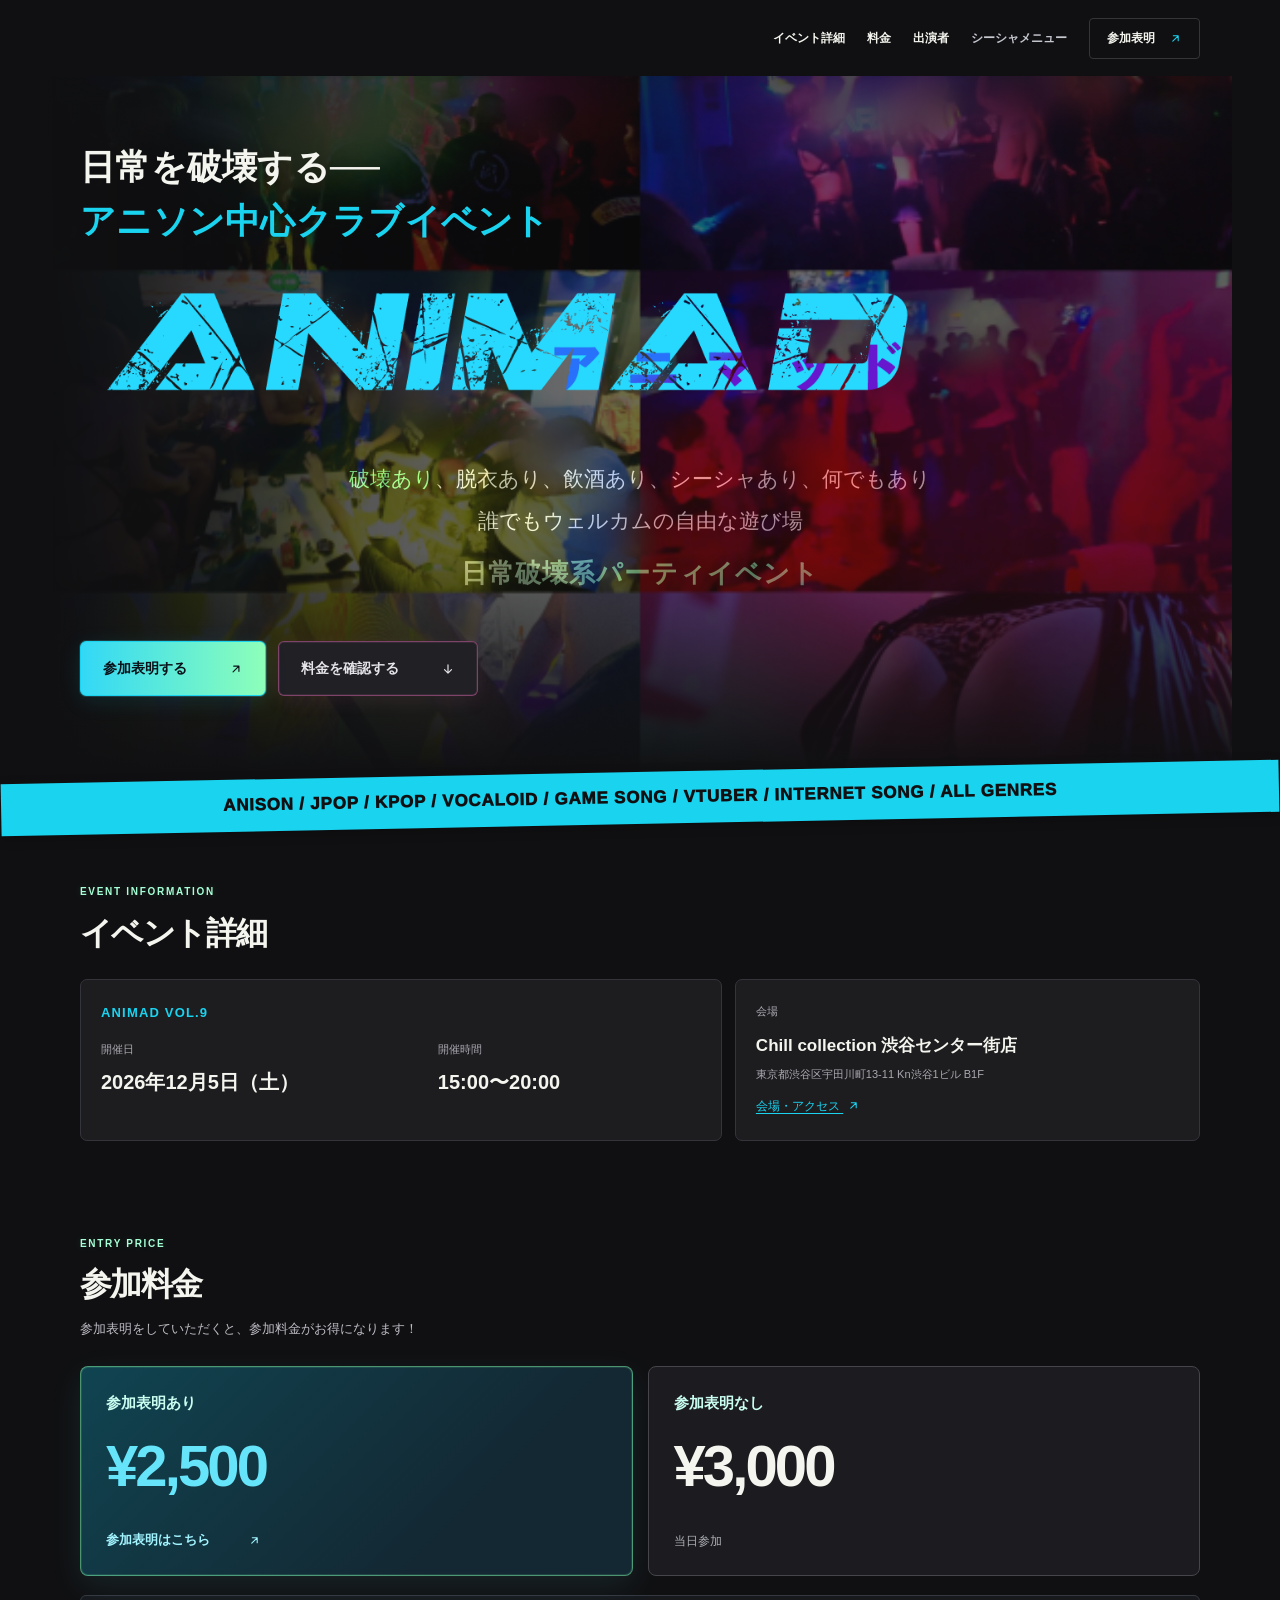
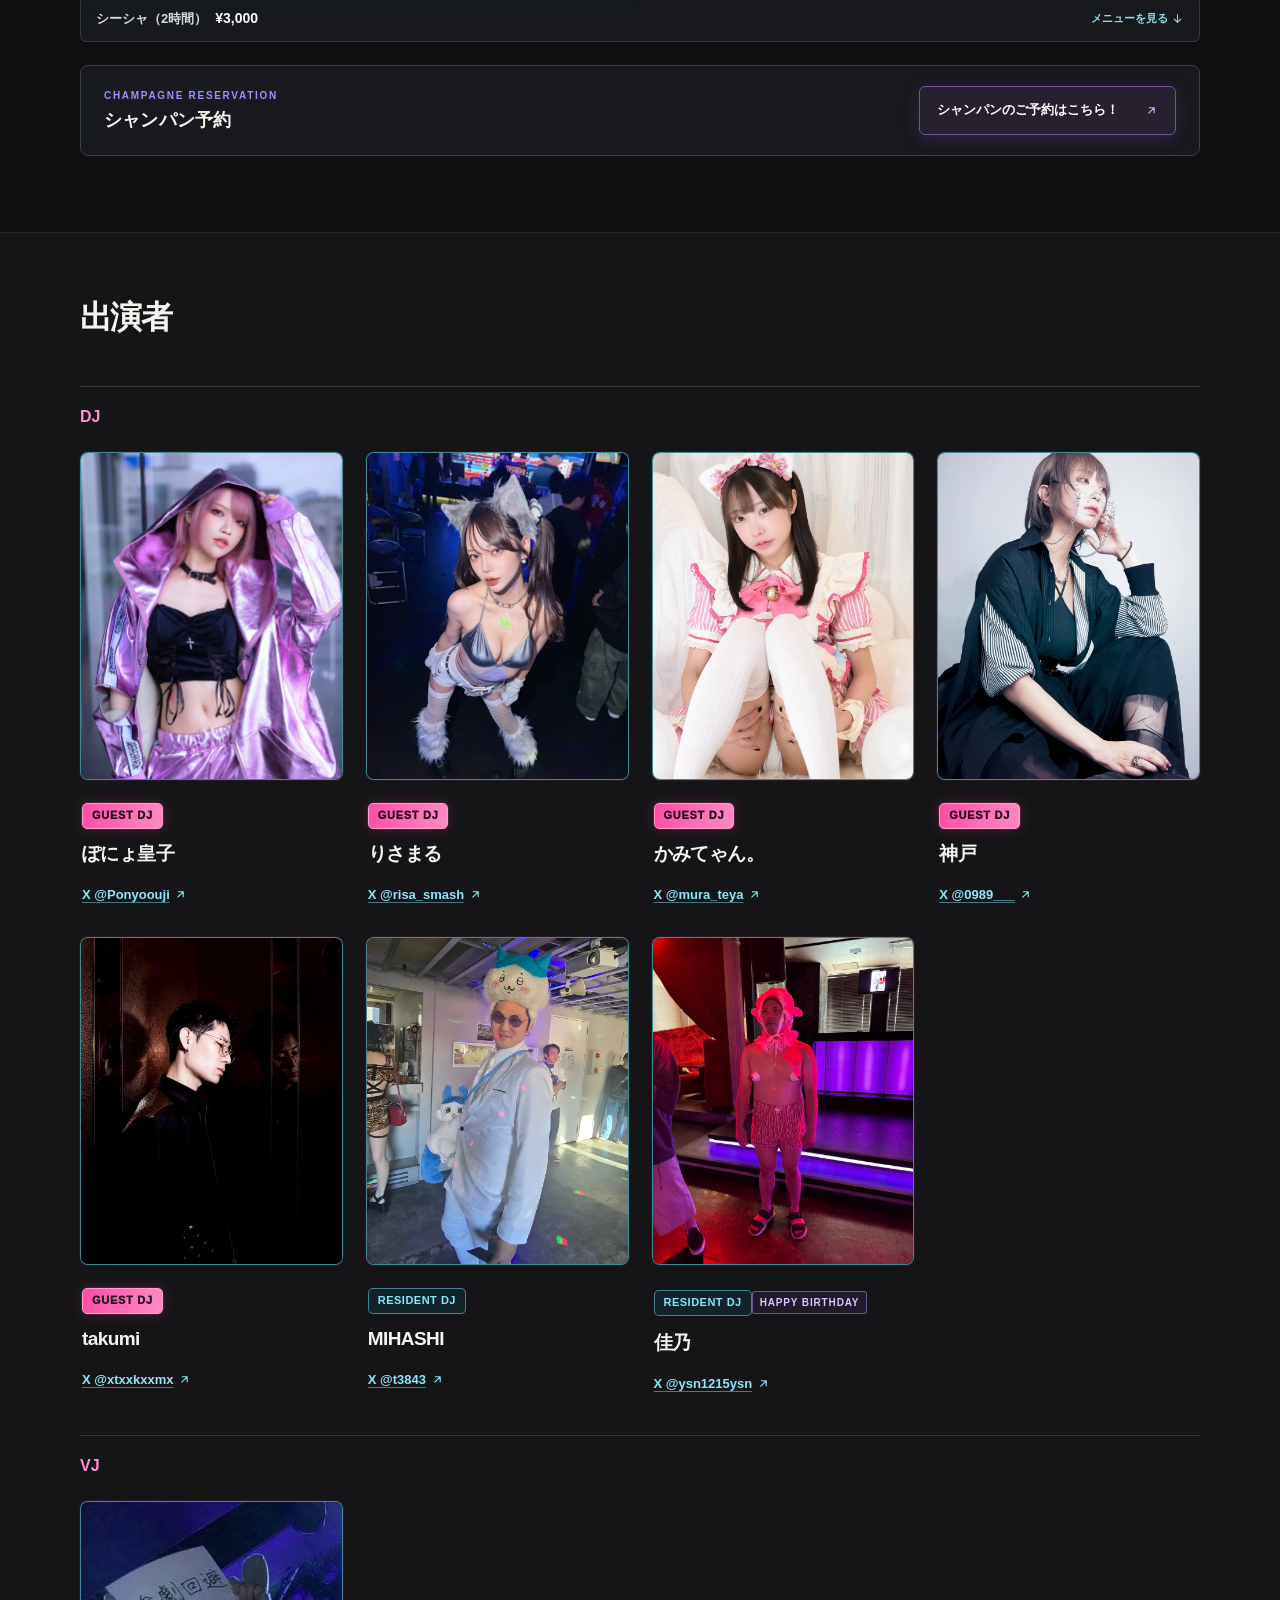
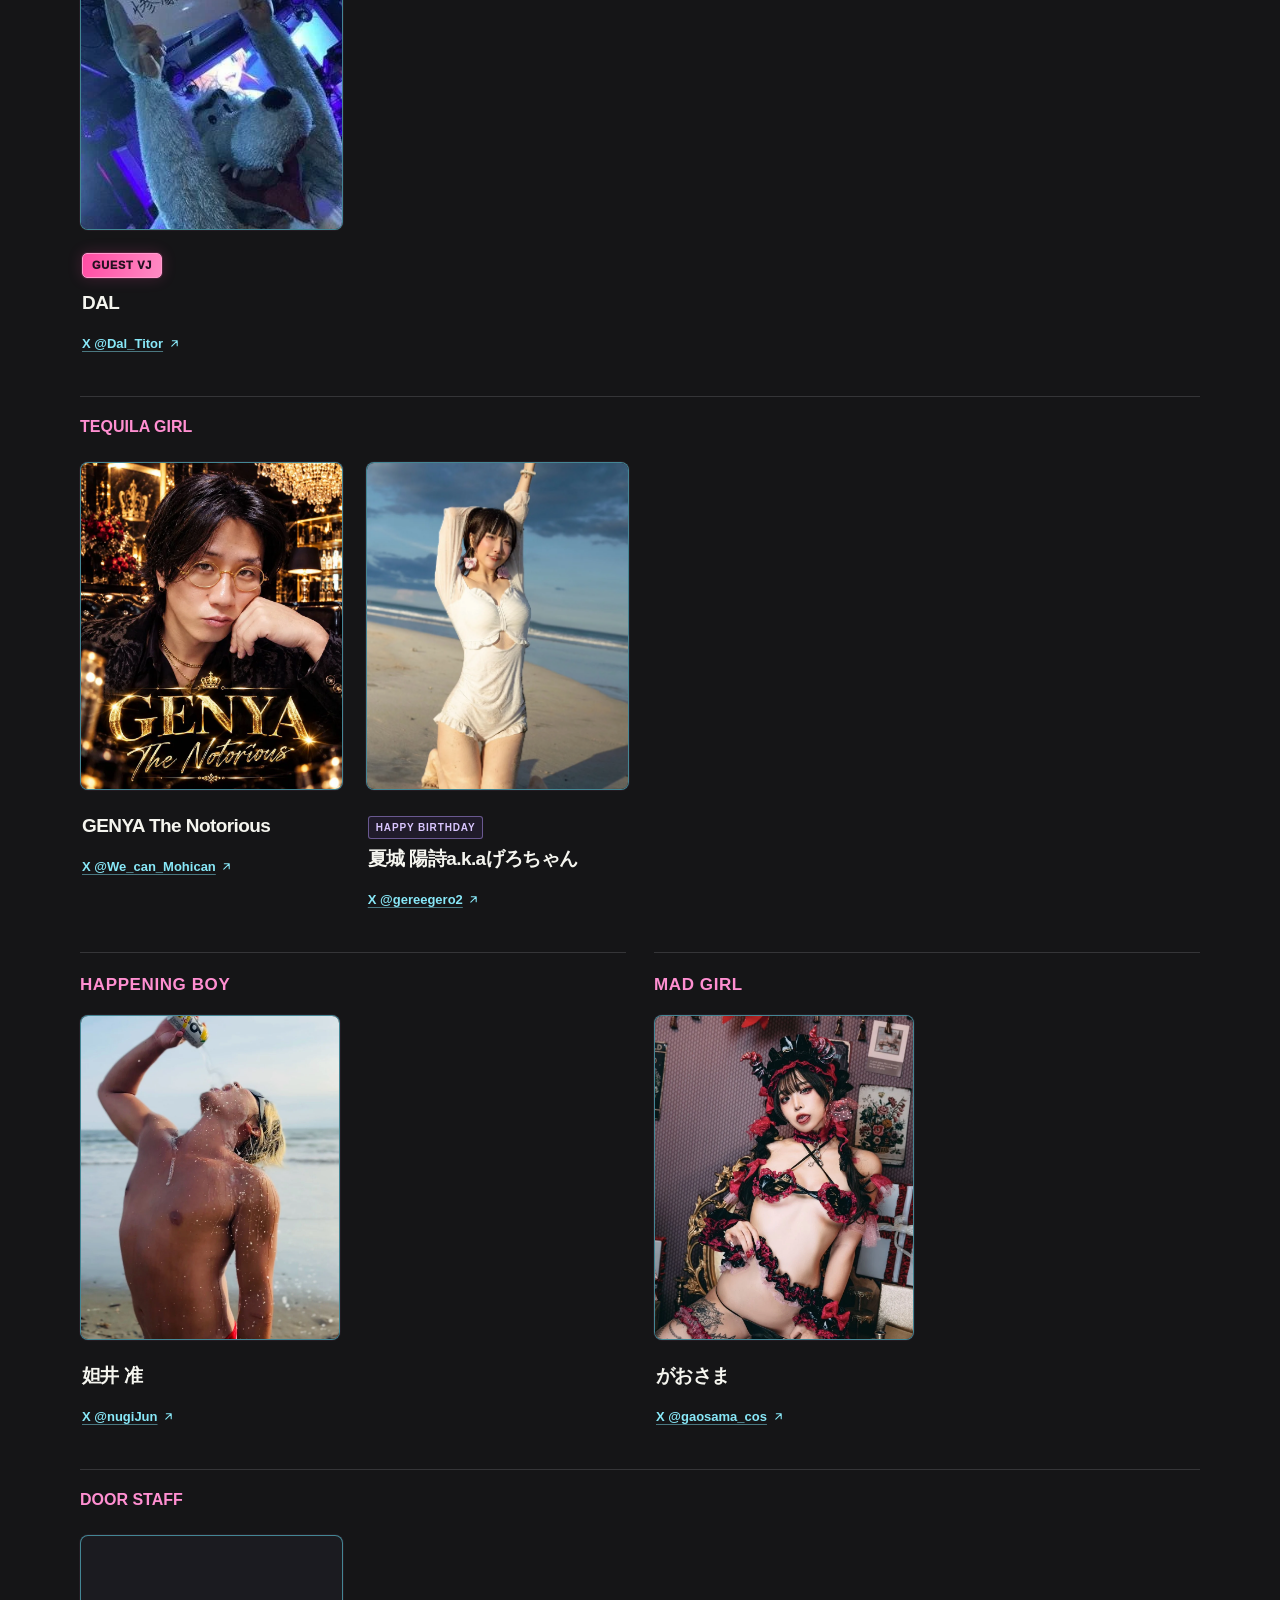
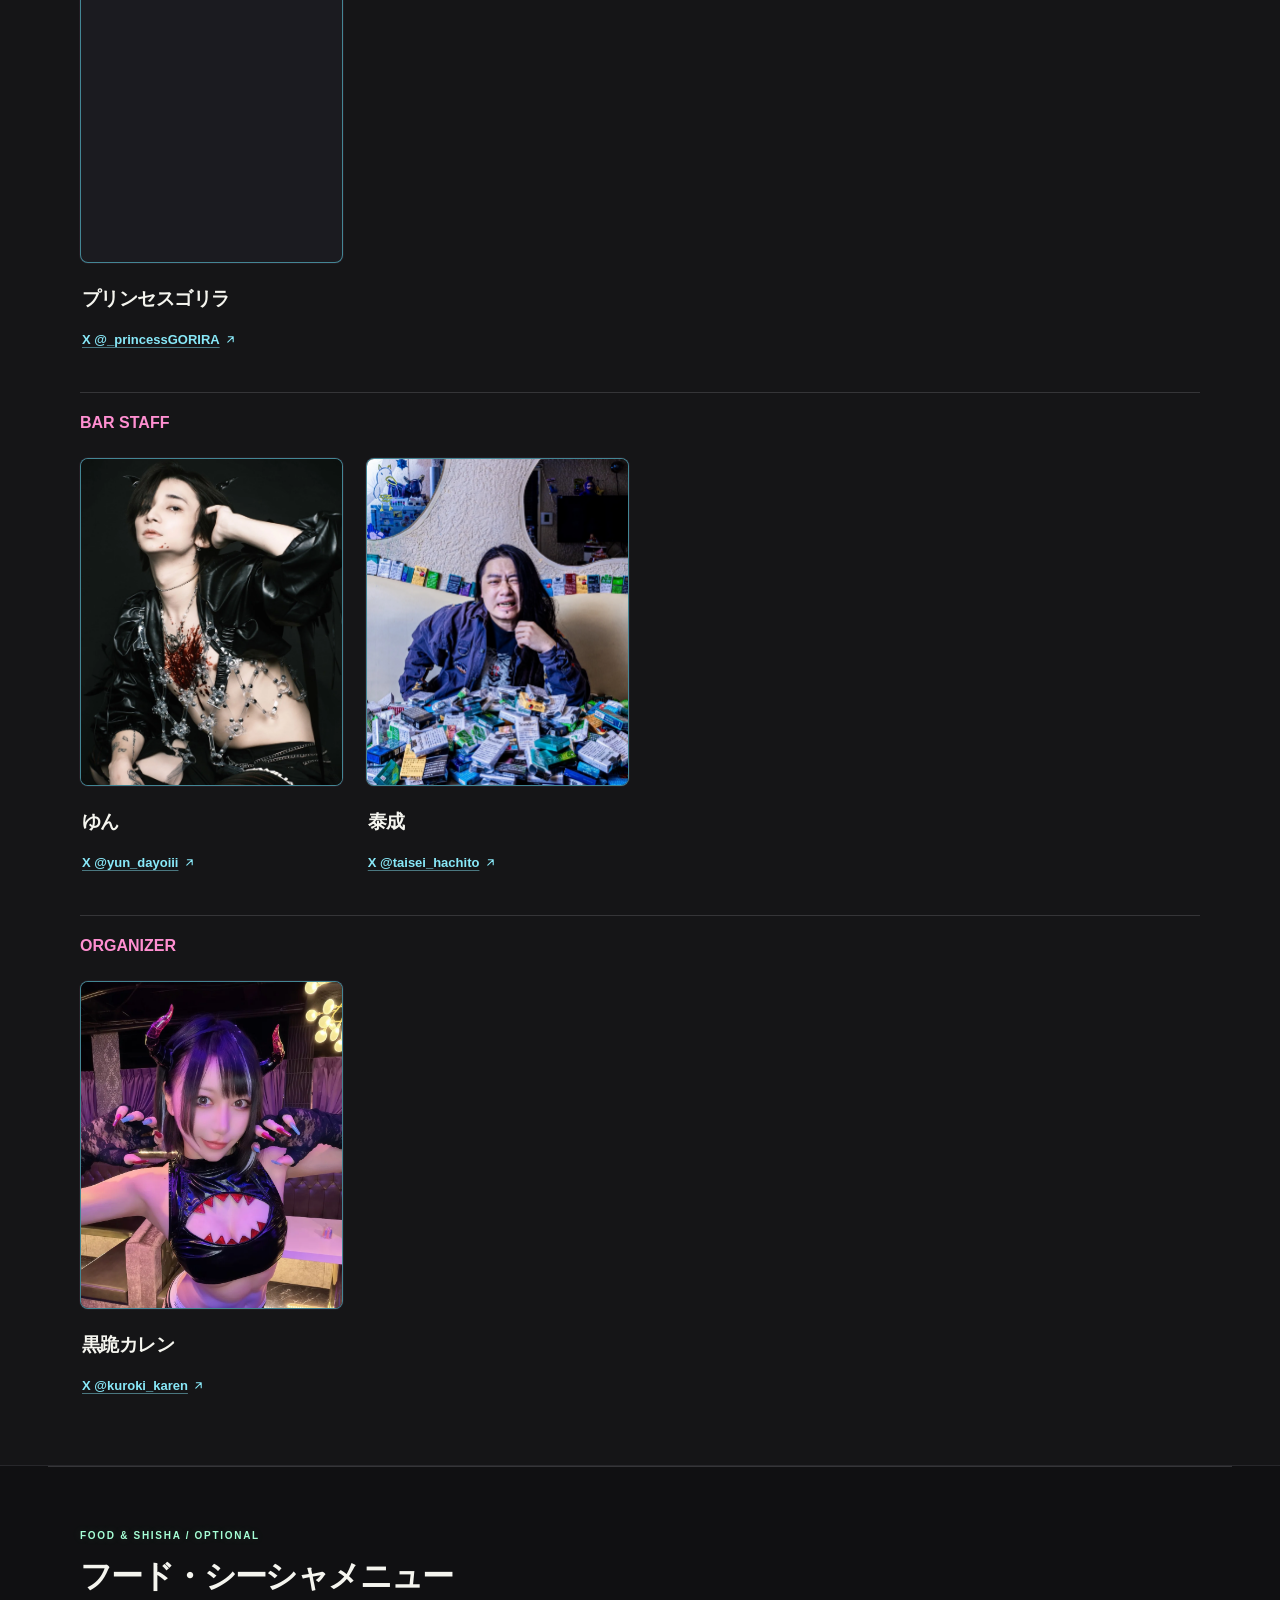
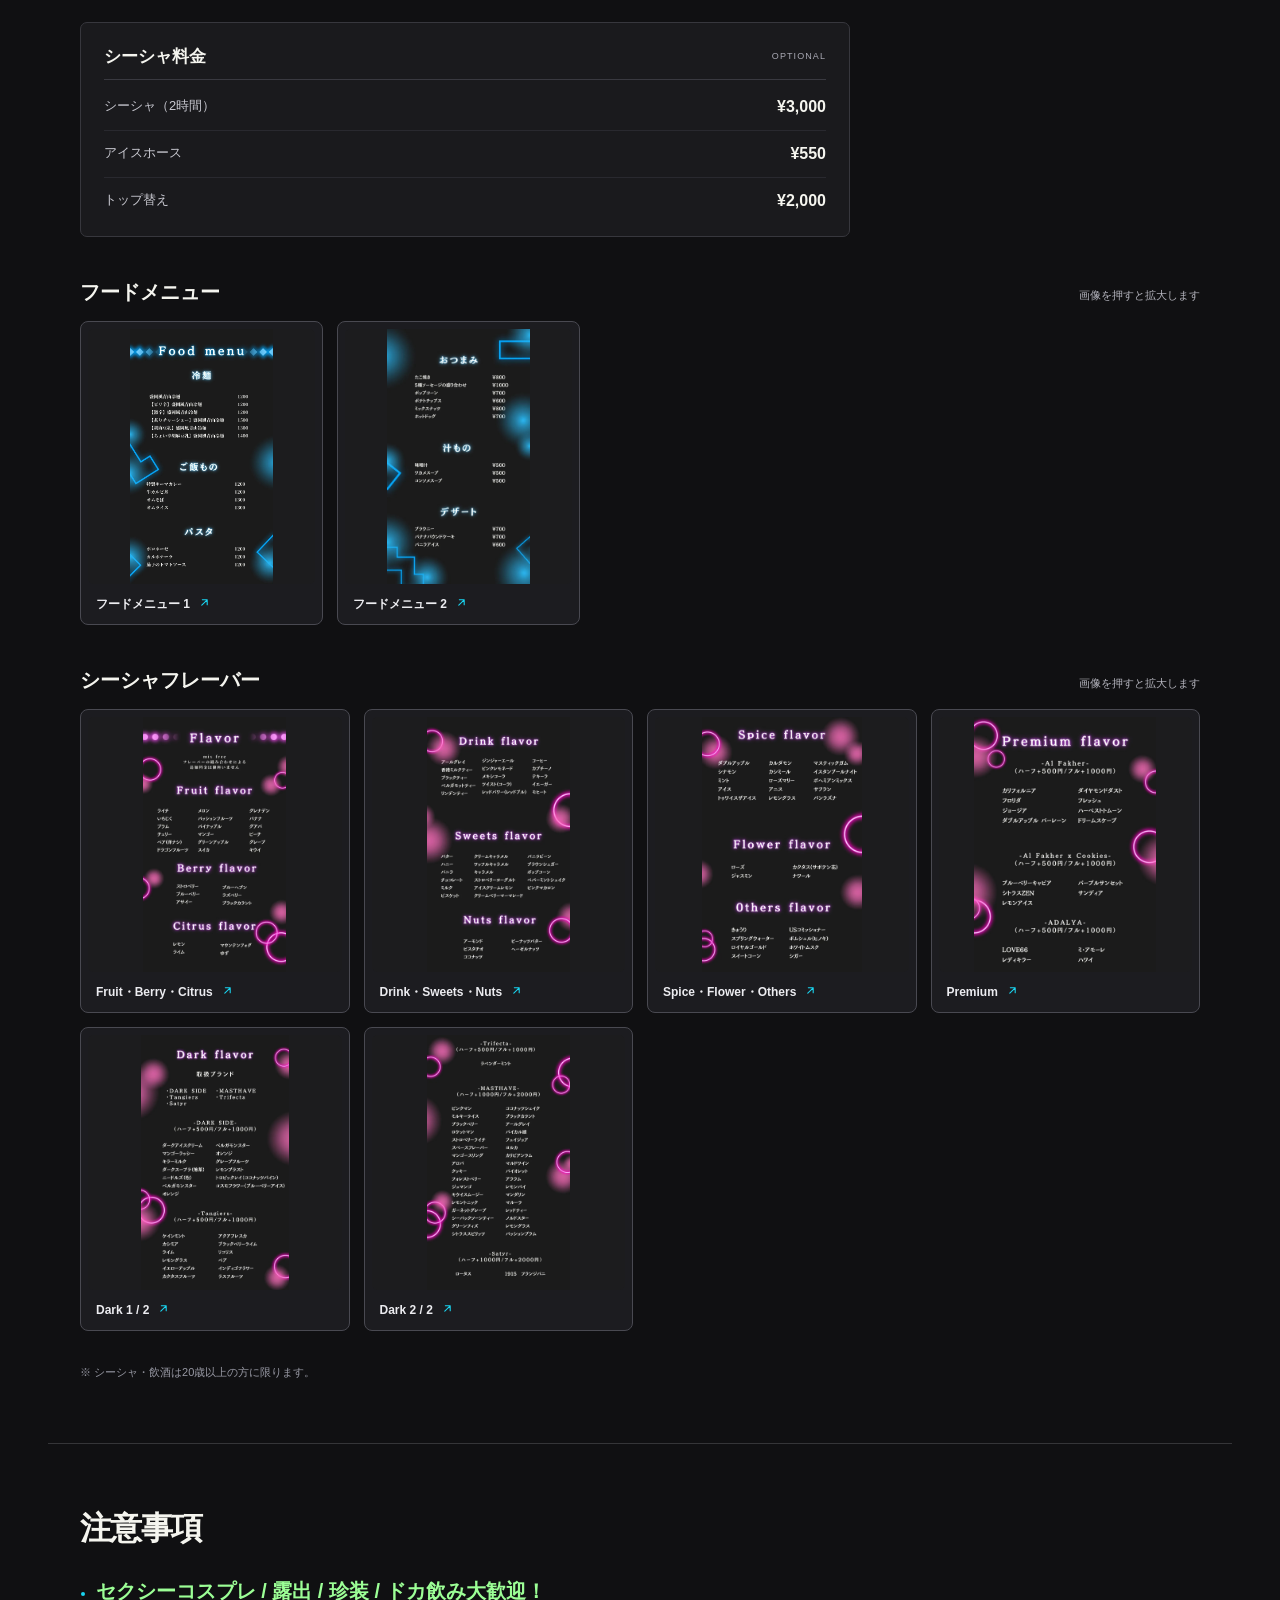
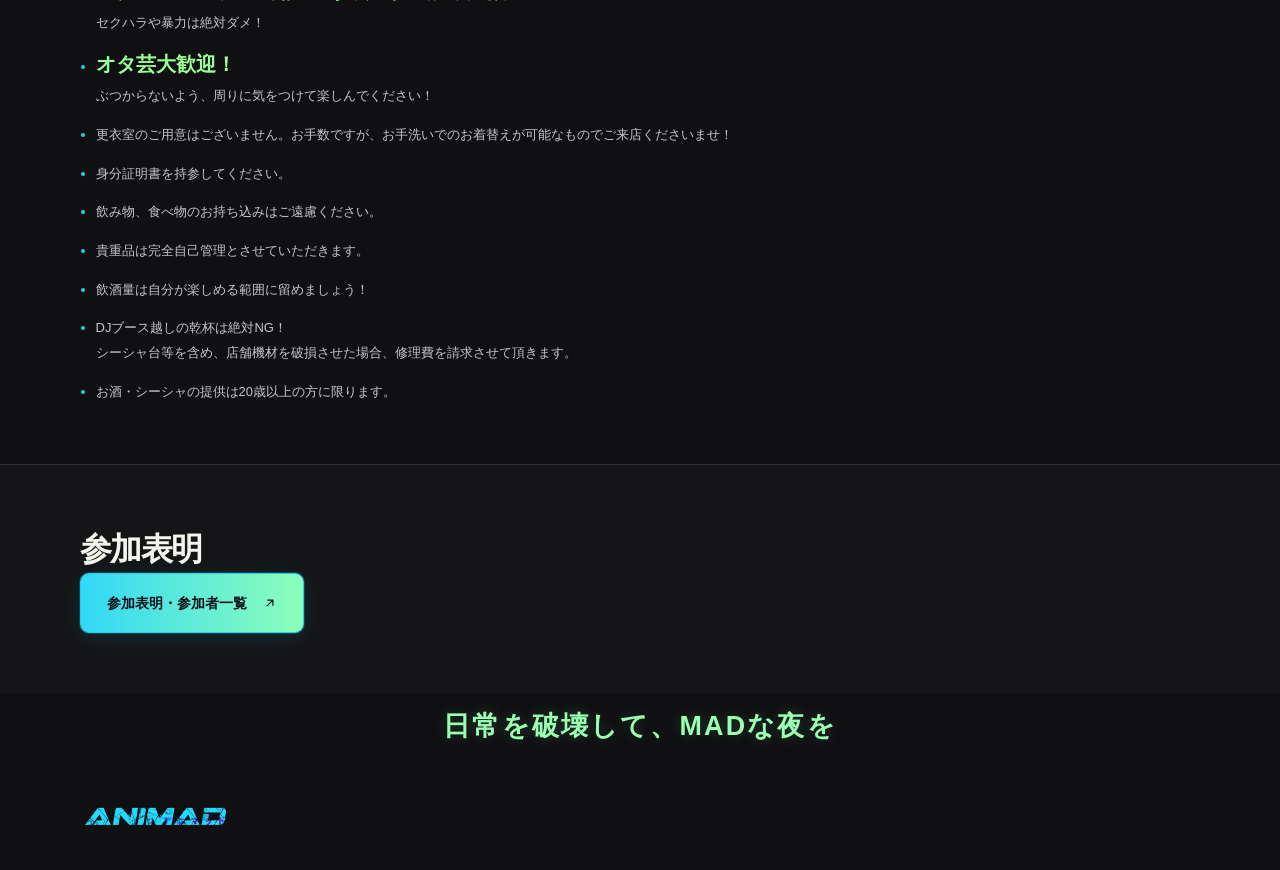
==== commit 3a774872: "Add files via upload" ====
--- a/pages/index.html
+++ b/pages/index.html
@@ -196,9 +196,9 @@
 }
 
 /* ANIMAD-HERO-WATERMARK-20261023: show the event photo a little more clearly. */
-.hero::before { opacity:.25; }
+.hero::before { opacity:.46; }
 @media(max-width:720px) {
-  .hero::before { opacity:.20; }
+  .hero::before { opacity:.40; }
 }
 
 
@@ -237,6 +237,10 @@
 .hero .hero-rsvp-unit{font-size:12px;font-weight:700;margin-left:4px;}
 @media(max-width:720px){.hero .hero-rsvp-counts{width:min(100%,360px);margin-top:17px;padding:12px 10px;gap:8px;}.hero .hero-rsvp-label{font-size:12px;}}
 
+
+/* ANIMAD-RULES-20261119: emphasize the two welcome notices. */
+#rules .rules-welcome{display:inline-block;color:#9cff96;font-weight:900;font-size:clamp(16px,1.6vw,20px);line-height:1.55;margin-bottom:4px;overflow-wrap:anywhere;}
+@media(max-width:720px){#rules .rules-welcome{font-size:clamp(16px,4.4vw,18px);}}
 </style>
 </head>
 <body><a class="skip" href="#main">本文へスキップ</a>
@@ -316,7 +320,7 @@
 </div>
 <p class="menu-note">※ シーシャ・飲酒は20歳以上の方に限ります。</p>
 </section>
-<section aria-labelledby="rules-title" class="wrap section event-rules" id="rules"><h2 id="rules-title">注意事項</h2><ul><li>コスプレ / 露出 / 珍装 / ドカ飲み大歓迎！<br/>セクハラや暴力は絶対ダメ！</li><li>更衣室のご用意はございません。お手数ですが、お手洗いでのお着換えが可能なものでご来店くださいませ！</li><li>身分証明書を持参してください。</li><li>飲み物、食べ物のお持ち込みはご遠慮ください。</li><li>貴重品は完全自己管理とさせていただきます。</li><li>飲酒量は自分が楽しめる範囲に留めましょう。</li><li>オタ芸大歓迎！ぶつからないよう、周りに気をつけて楽しんでください！</li><li>DJブース越しの乾杯は絶対NG！<br/>シーシャ台等を含め、店舗機材を破損させた場合、修理費を請求させて頂きます。</li><li>お酒・シーシャの提供は20歳以上の方に限ります。</li></ul></section><section aria-labelledby="join-title" class="join-section" id="join"><div class="wrap section"><h2 id="join-title">参加表明</h2><a class="hero-main-action" href="./rsvp.html" style="display:inline-flex;align-items:center;gap:1rem;min-height:60px;padding:15px 26px;border-radius:9px;text-decoration:none;background:linear-gradient(90deg,#32d8f6 0%,#8dffb9 100%);color:#071018;font-weight:900">参加表明・参加者一覧 <svg class="an-arrow an-arrow-up-right" viewBox="0 0 24 24" width="16" height="16" fill="none" stroke="currentColor" stroke-width="2" stroke-linecap="round" stroke-linejoin="round" aria-hidden="true" focusable="false"><path d="M7 17 17 7 M8 7h9v9"/></svg></a></div></section>
+<section aria-labelledby="rules-title" class="wrap section event-rules" id="rules"><h2 id="rules-title">注意事項</h2><ul><li><strong class="rules-welcome">セクシーコスプレ / 露出 / 珍装 / ドカ飲み大歓迎！</strong><br/>セクハラや暴力は絶対ダメ！</li><li><strong class="rules-welcome">オタ芸大歓迎！</strong><br/>ぶつからないよう、周りに気をつけて楽しんでください！</li><li>更衣室のご用意はございません。お手数ですが、お手洗いでのお着替えが可能なものでご来店くださいませ！</li><li>身分証明書を持参してください。</li><li>飲み物、食べ物のお持ち込みはご遠慮ください。</li><li>貴重品は完全自己管理とさせていただきます。</li><li>飲酒量は自分が楽しめる範囲に留めましょう！</li><li>DJブース越しの乾杯は絶対NG！<br/>シーシャ台等を含め、店舗機材を破損させた場合、修理費を請求させて頂きます。</li><li>お酒・シーシャの提供は20歳以上の方に限ります。</li></ul></section><section aria-labelledby="join-title" class="join-section" id="join"><div class="wrap section"><h2 id="join-title">参加表明</h2><a class="hero-main-action" href="./rsvp.html" style="display:inline-flex;align-items:center;gap:1rem;min-height:60px;padding:15px 26px;border-radius:9px;text-decoration:none;background:linear-gradient(90deg,#32d8f6 0%,#8dffb9 100%);color:#071018;font-weight:900">参加表明・参加者一覧 <svg class="an-arrow an-arrow-up-right" viewBox="0 0 24 24" width="16" height="16" fill="none" stroke="currentColor" stroke-width="2" stroke-linecap="round" stroke-linejoin="round" aria-hidden="true" focusable="false"><path d="M7 17 17 7 M8 7h9v9"/></svg></a></div></section>
 <dialog aria-label="メニュー画像の拡大表示" class="menu-lightbox" id="menu-lightbox">
 <div class="lightbox-head"><p id="lightbox-caption"></p><button aria-label="画像を閉じる" class="lightbox-close" type="button">閉じる ×</button></div>
 <div class="lightbox-content"><img alt="拡大したメニュー画像" id="lightbox-image"/></div>
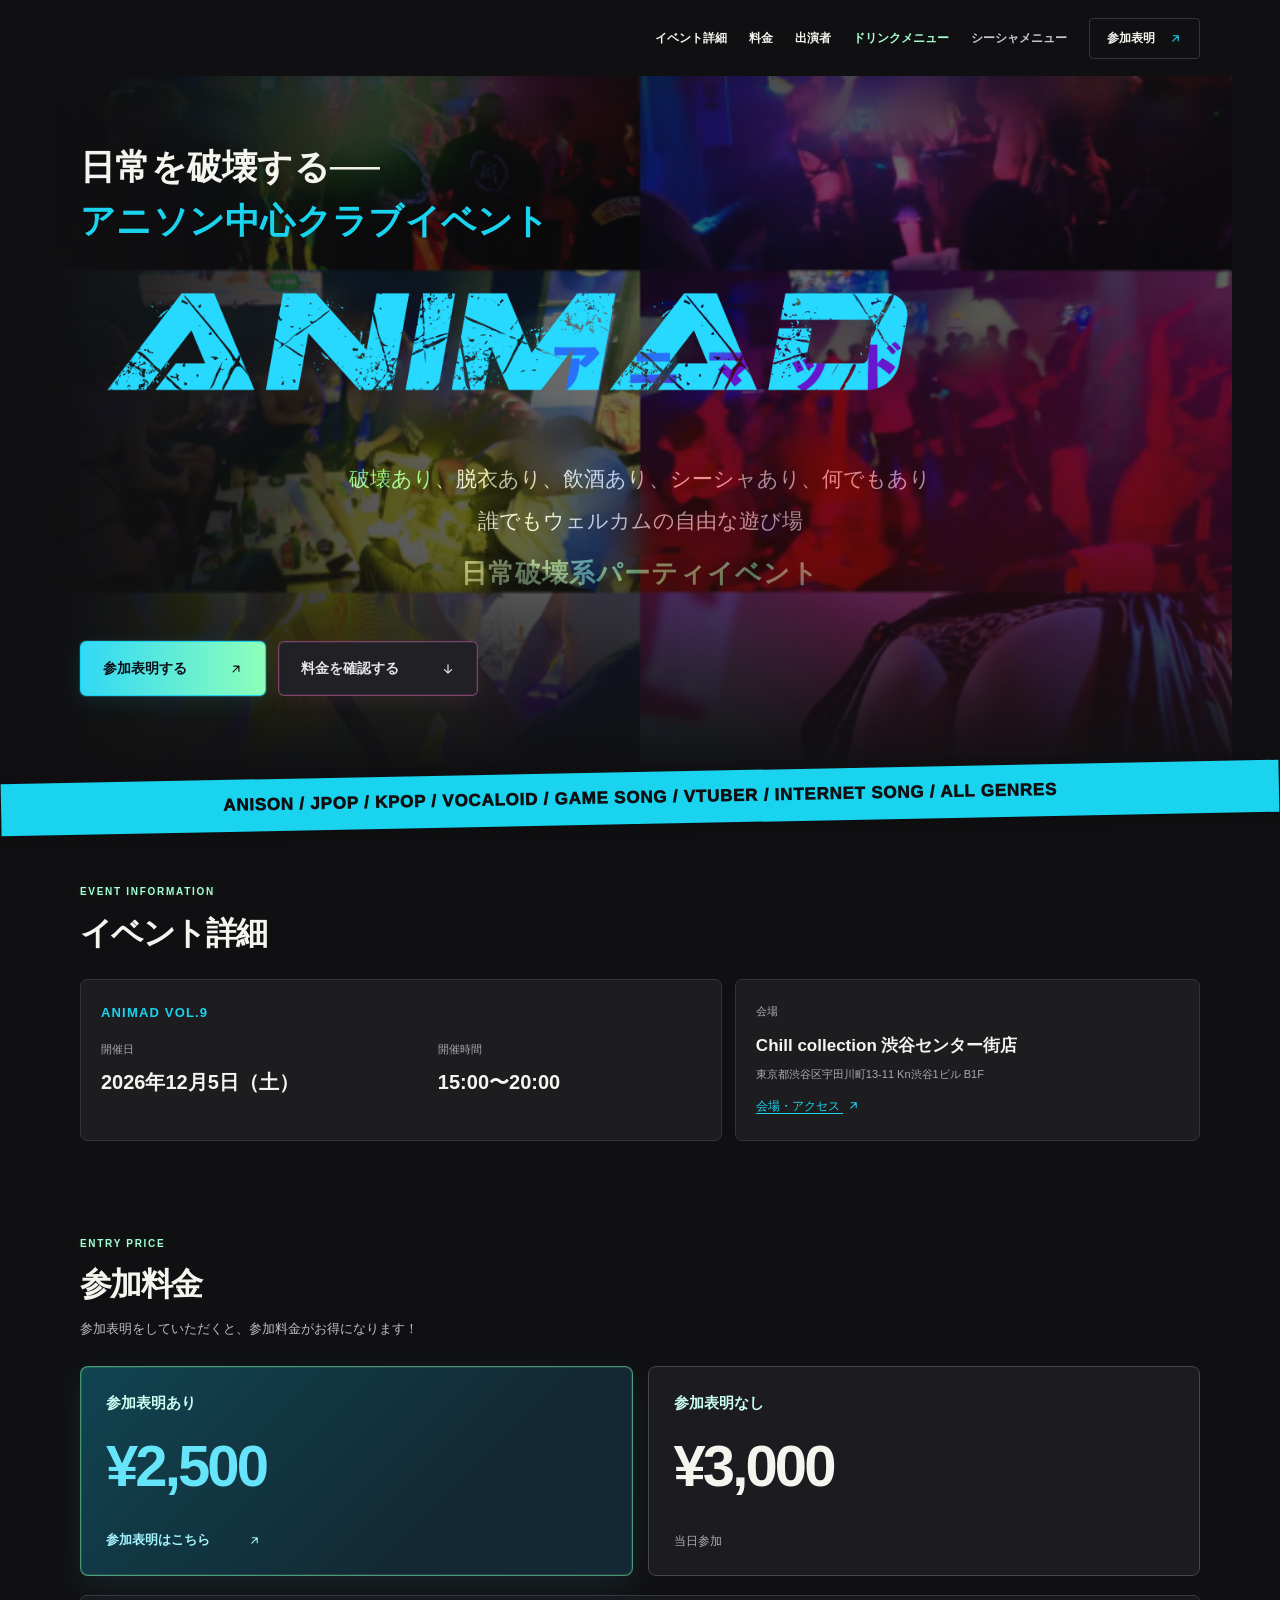
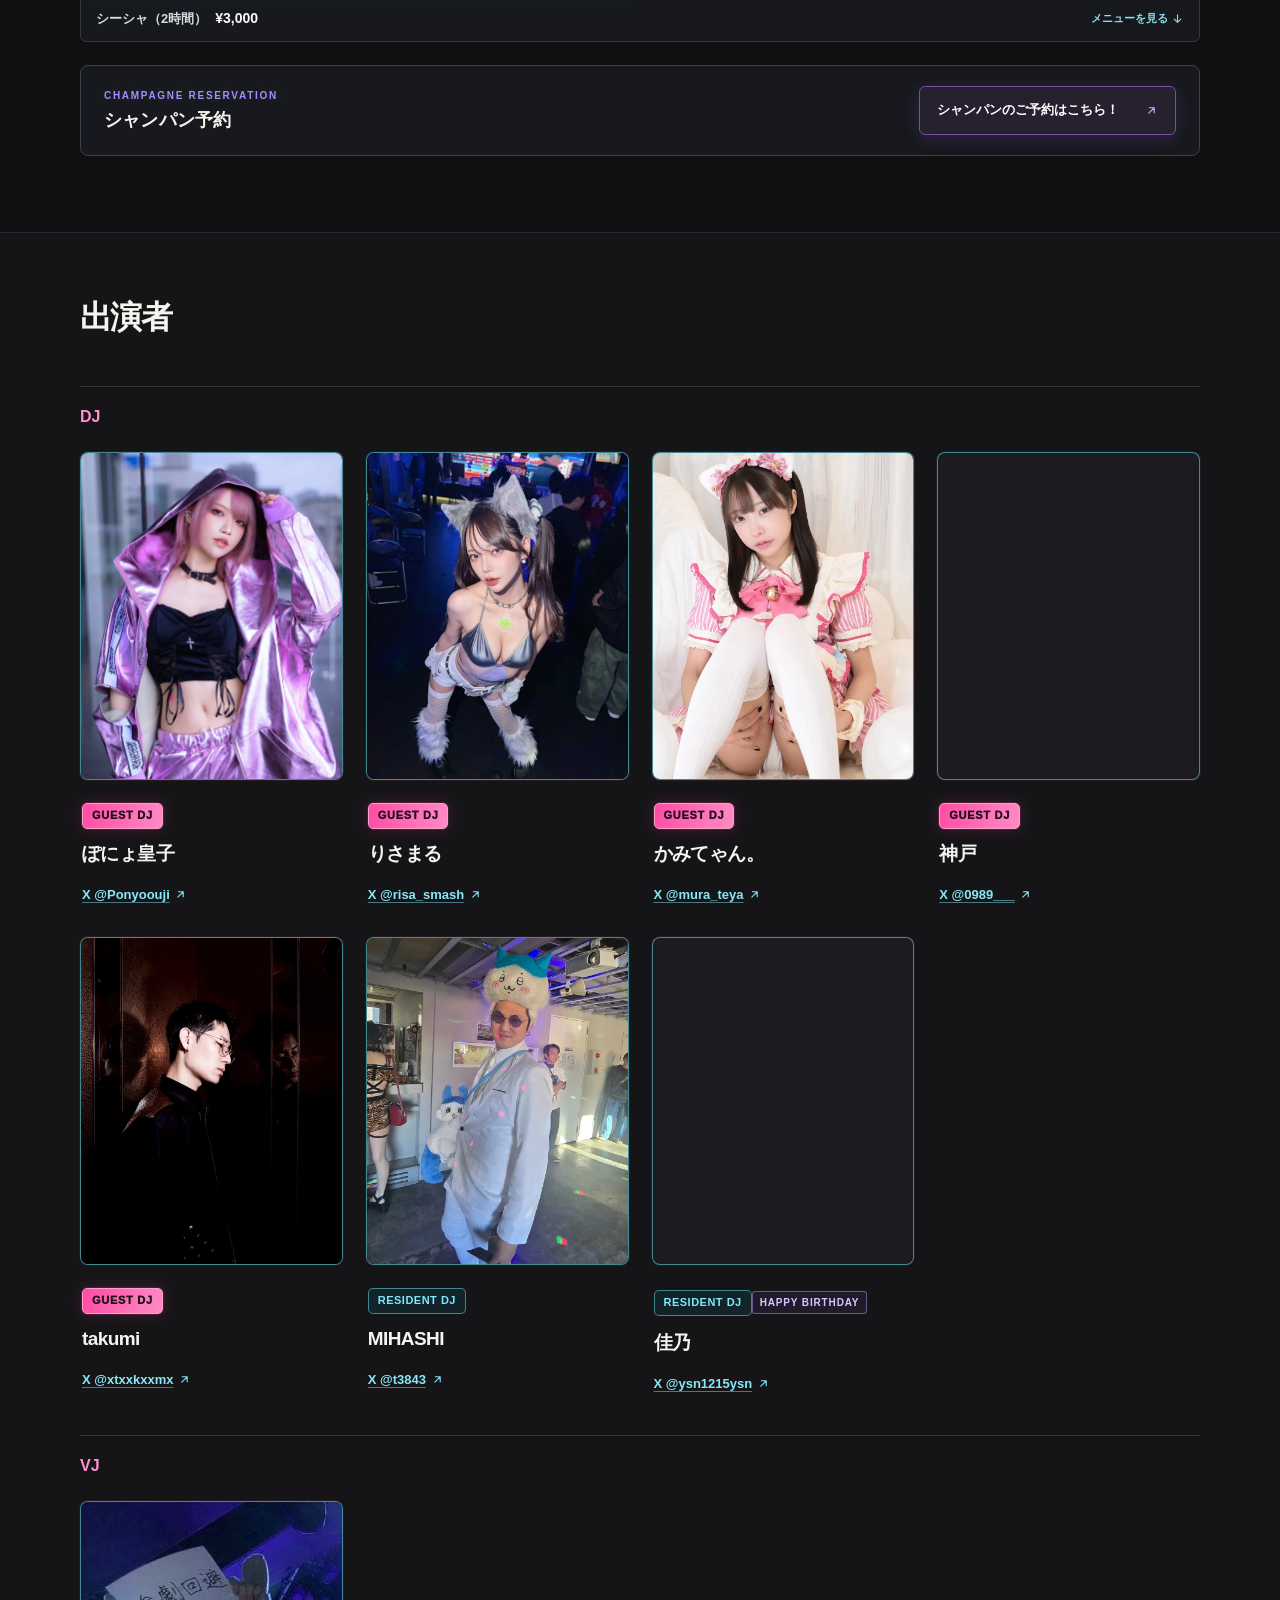
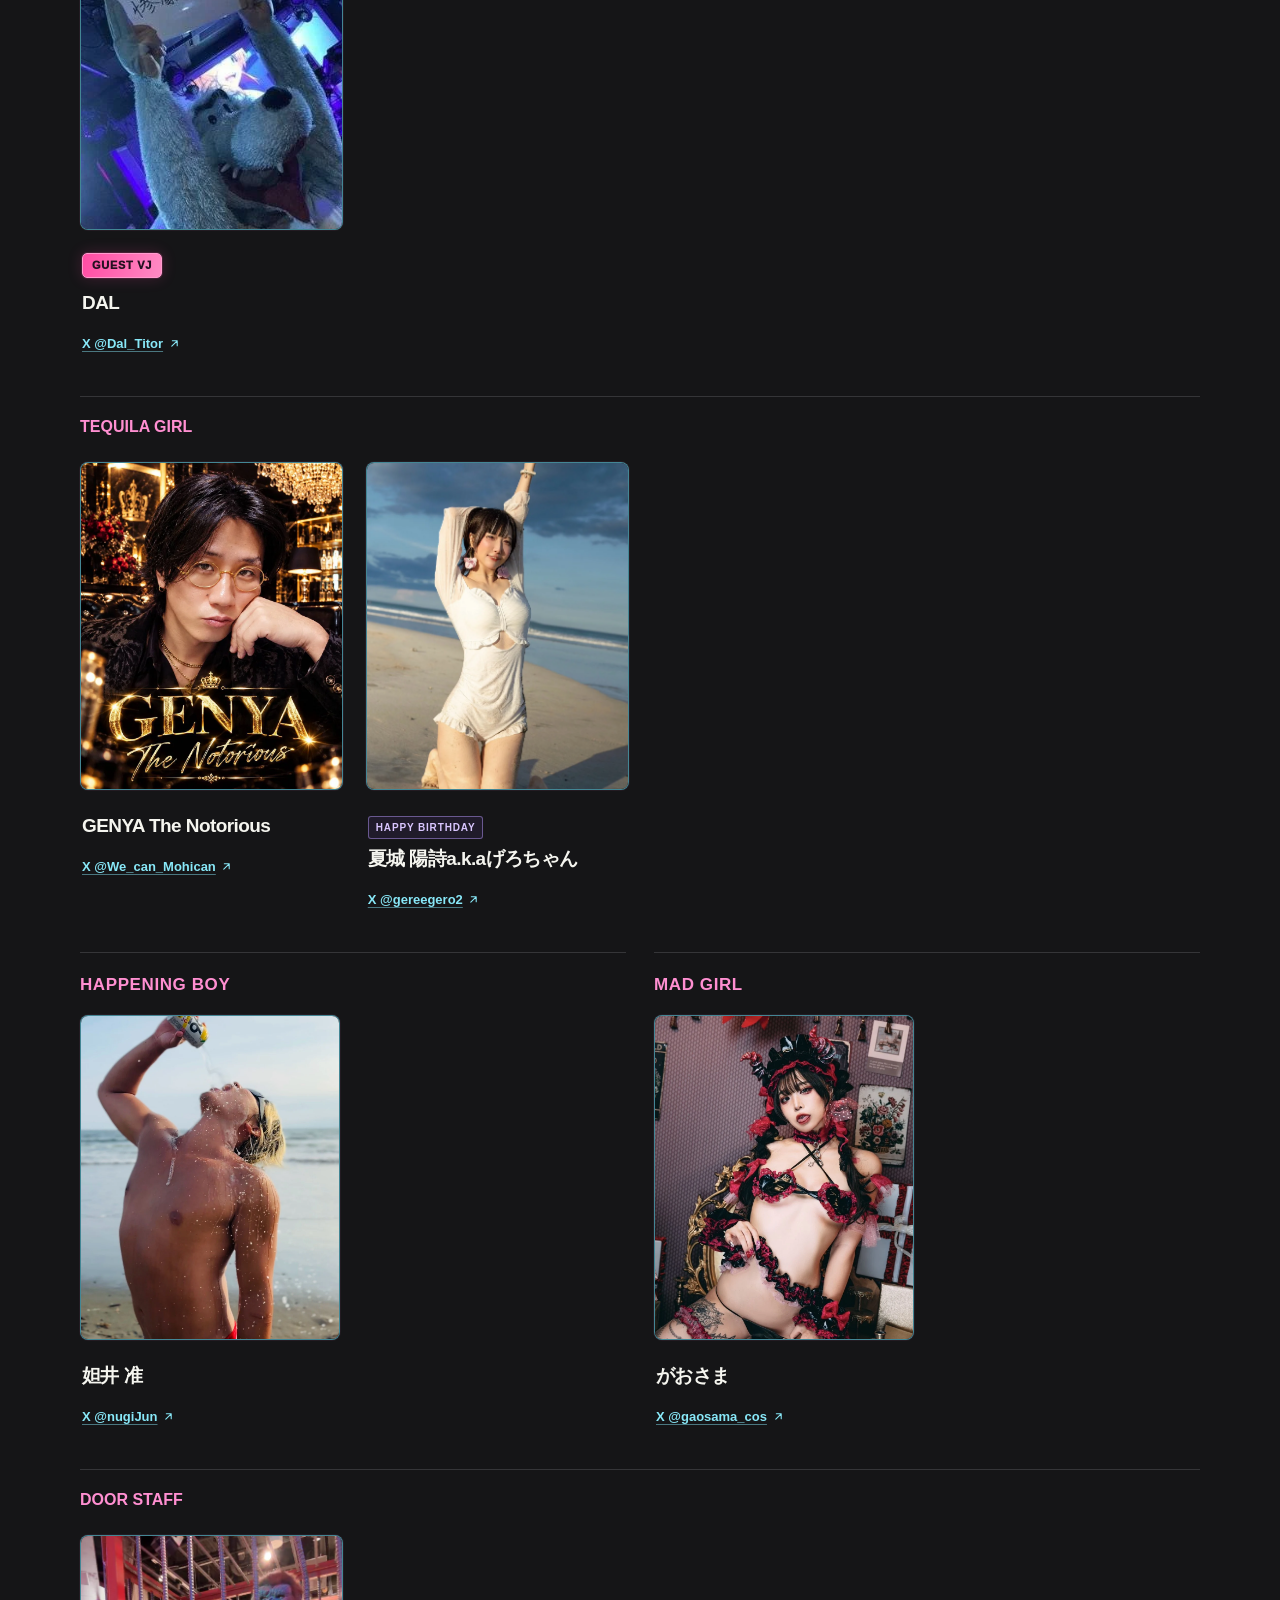
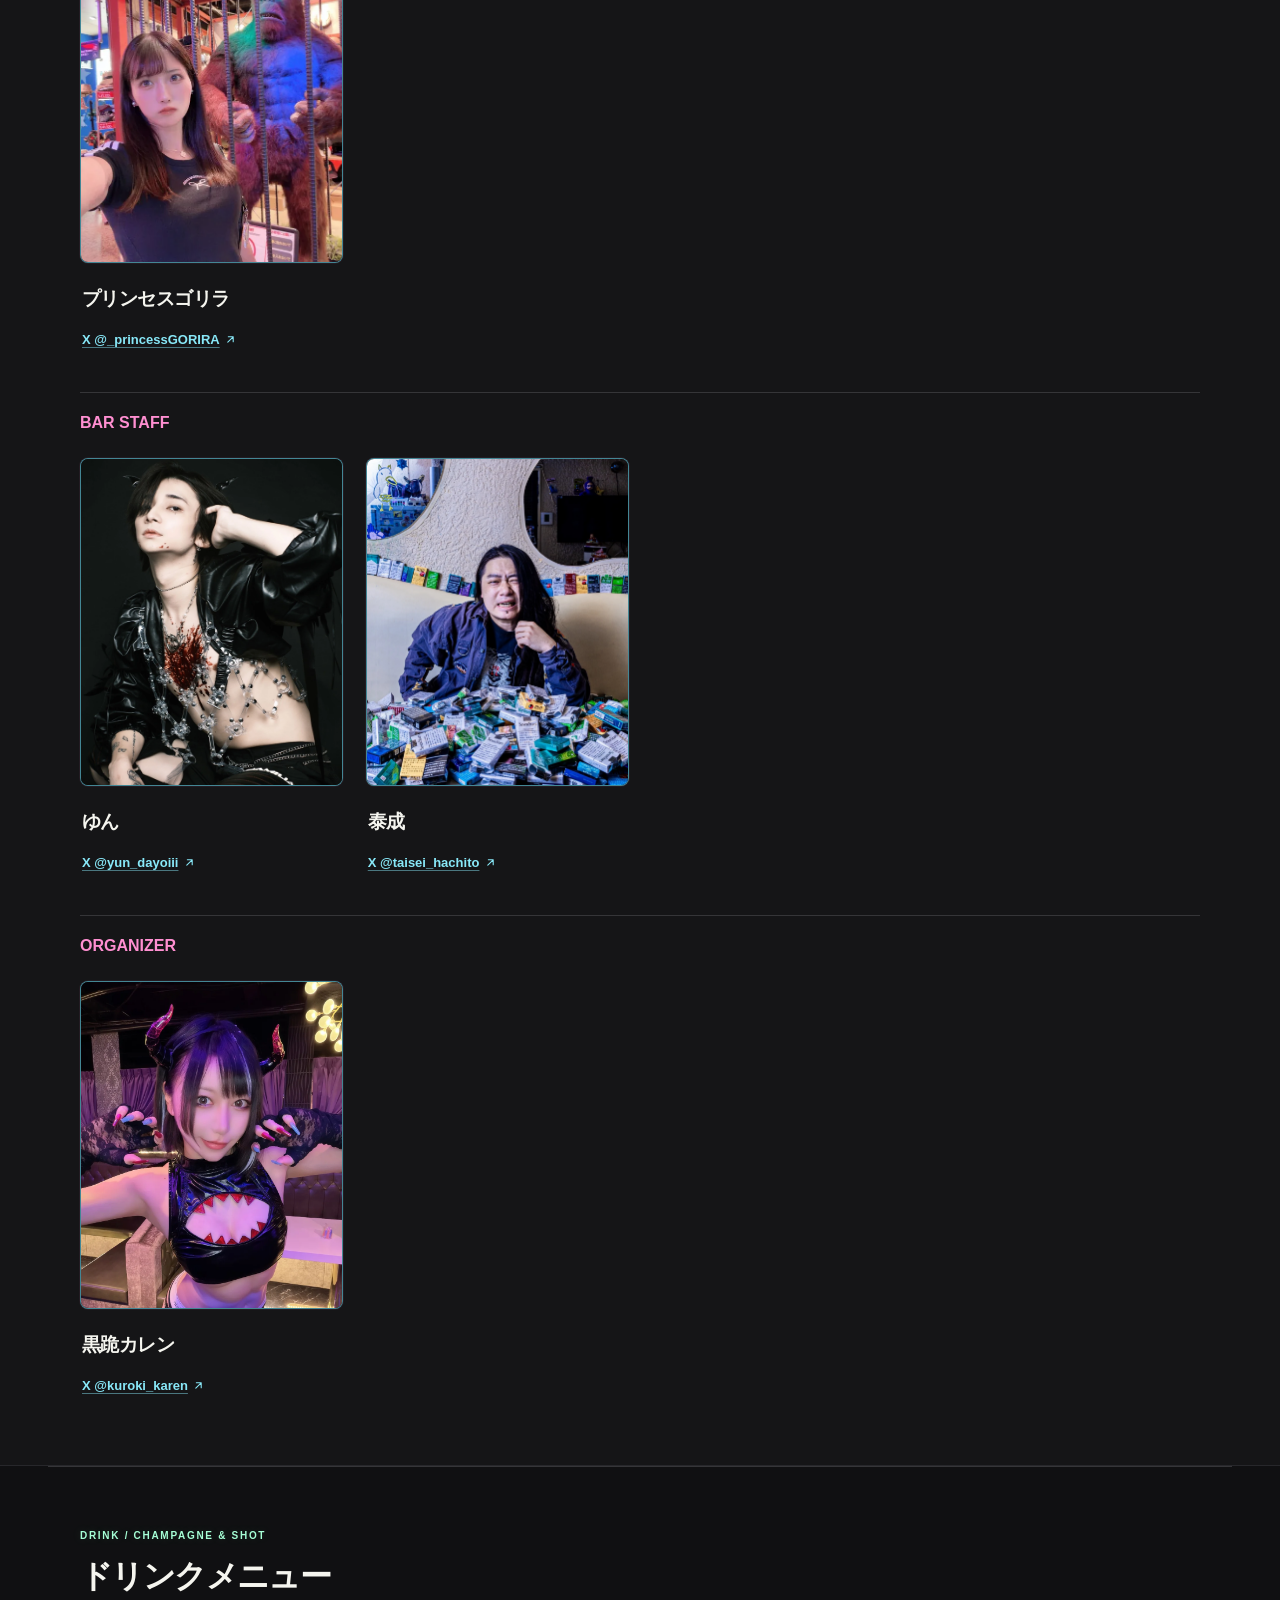
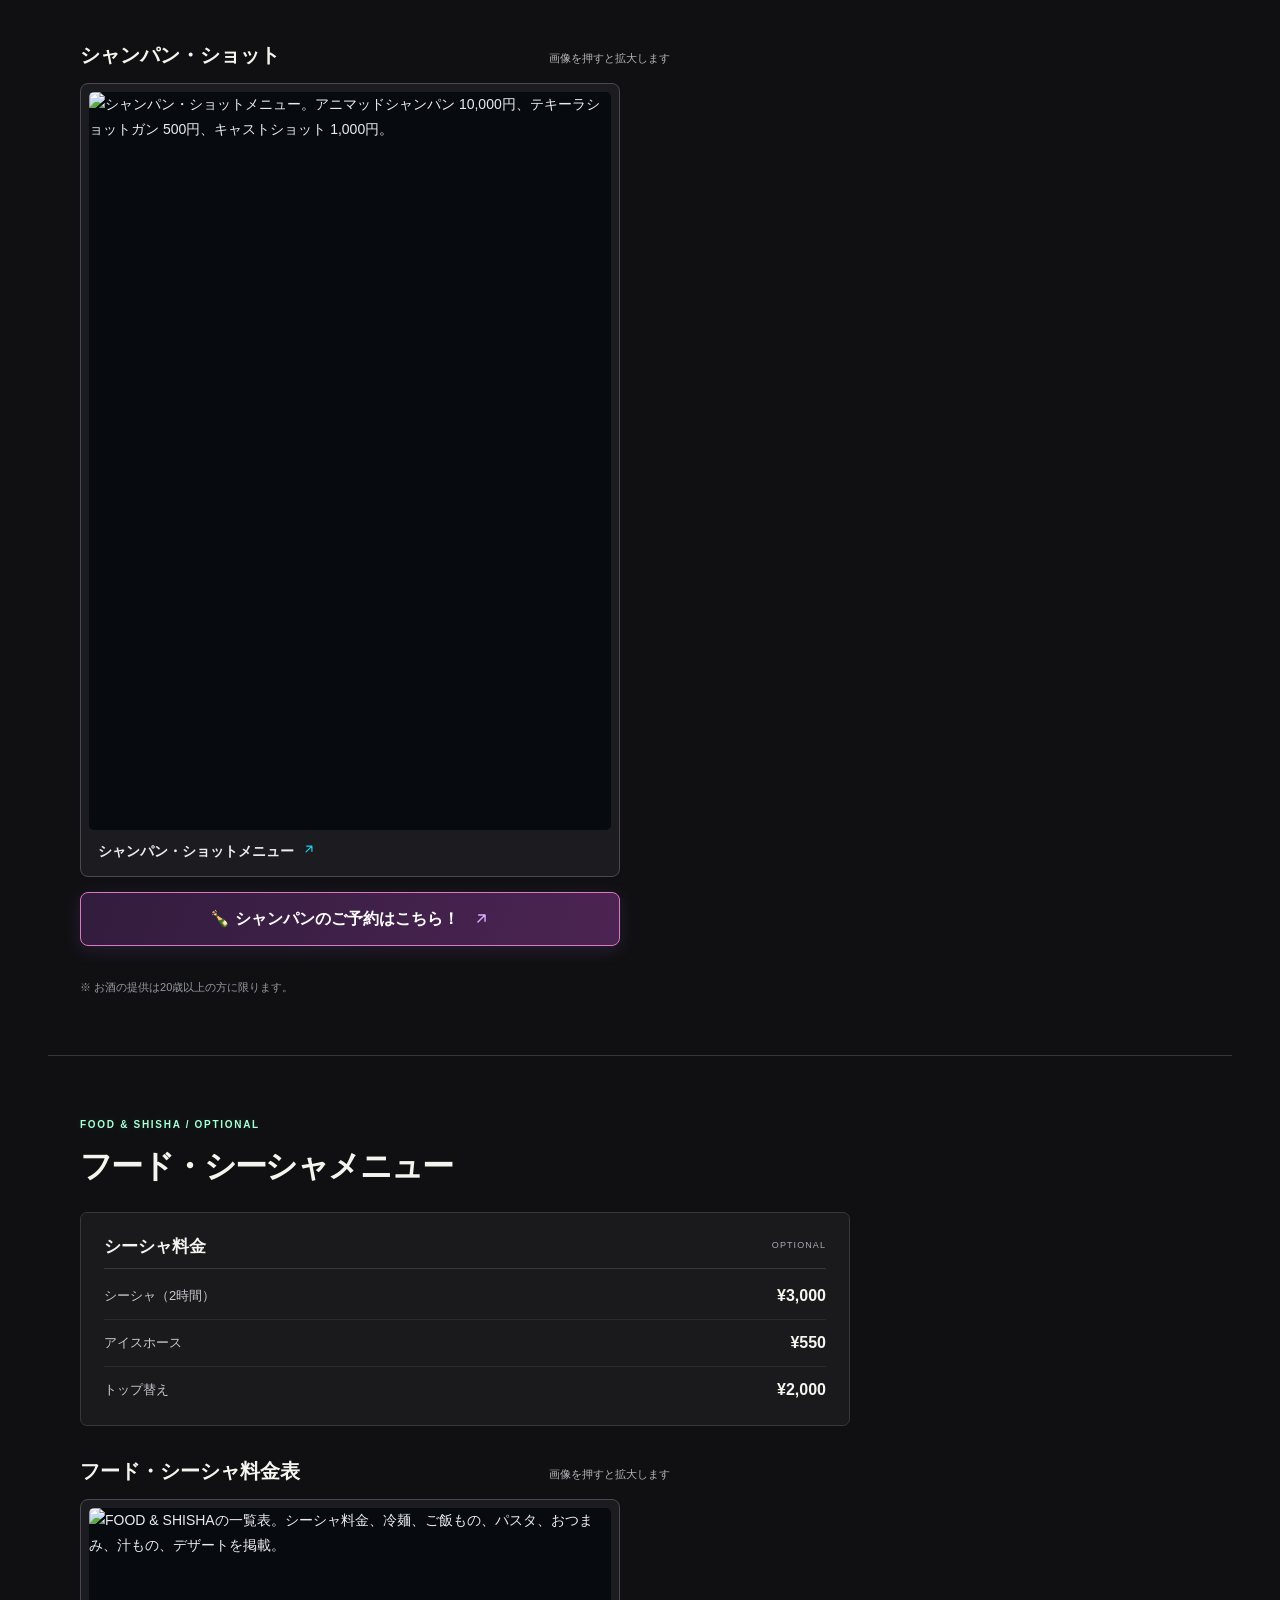
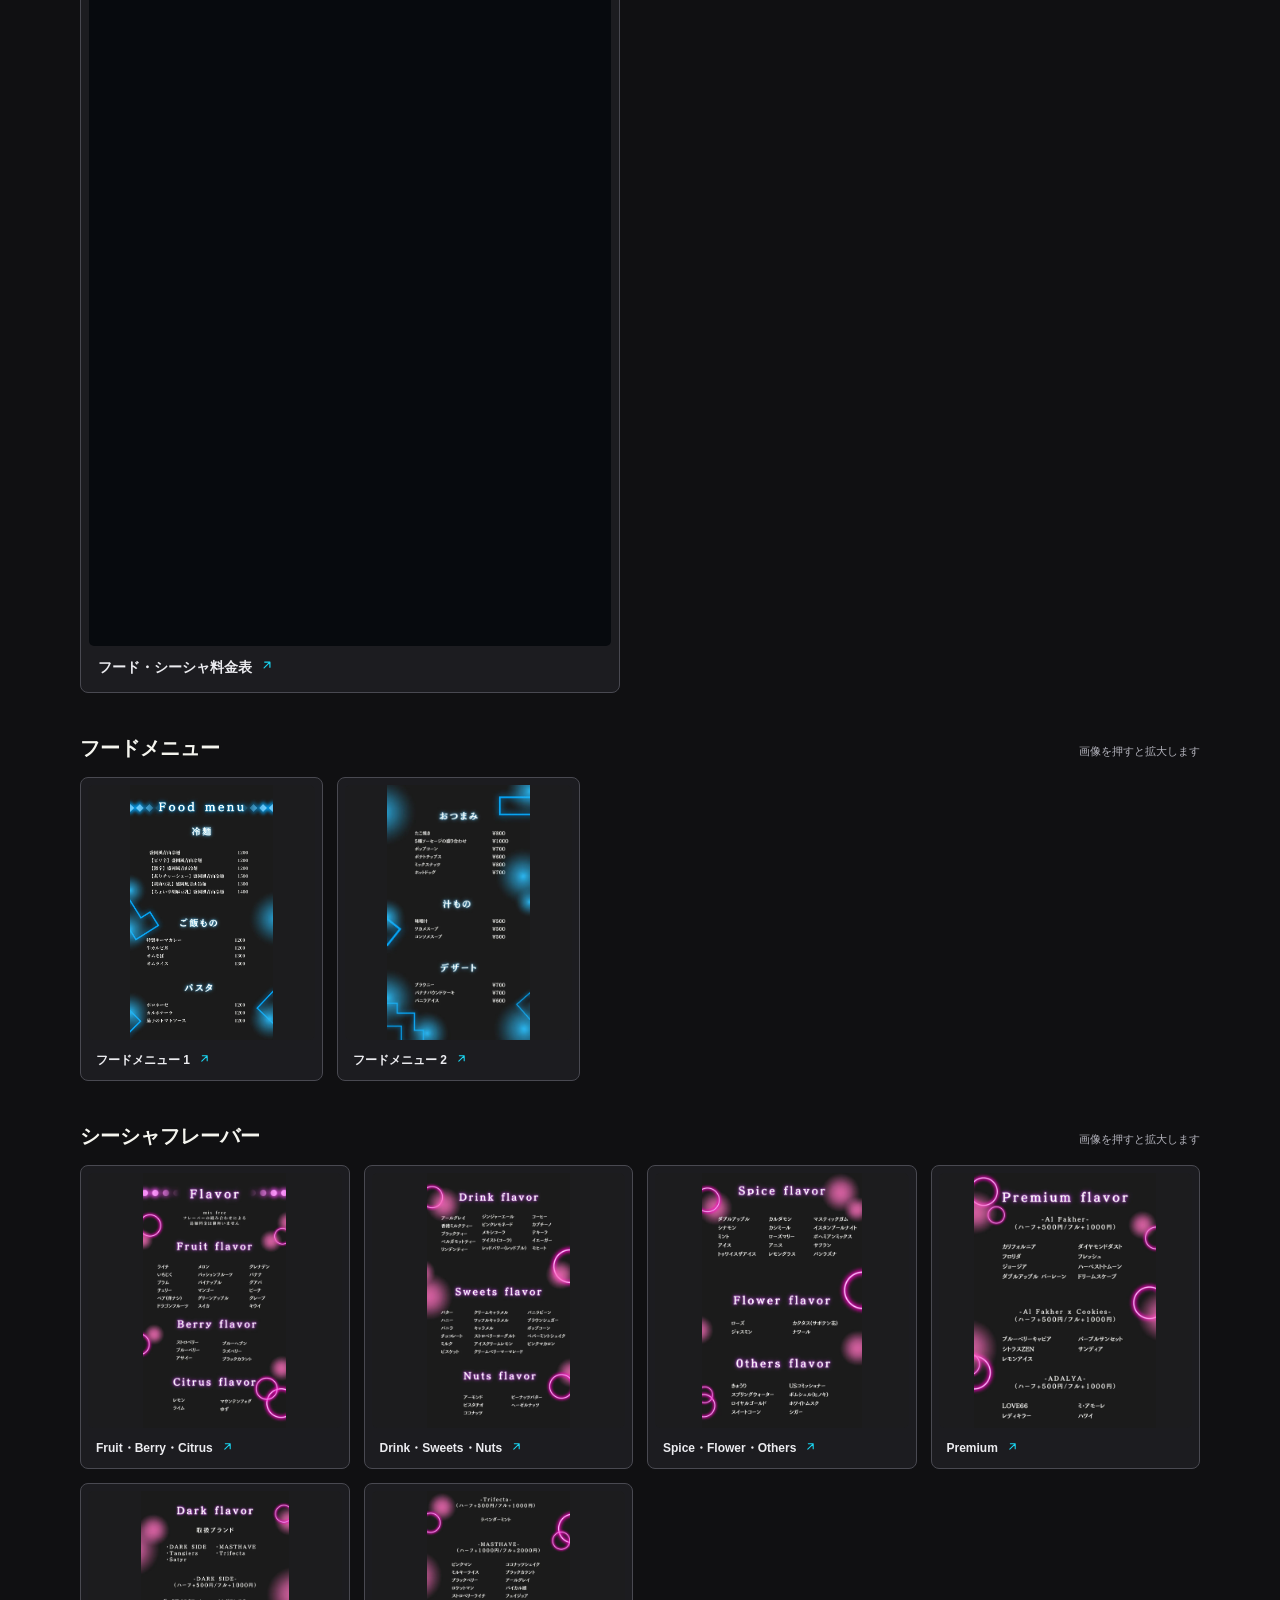
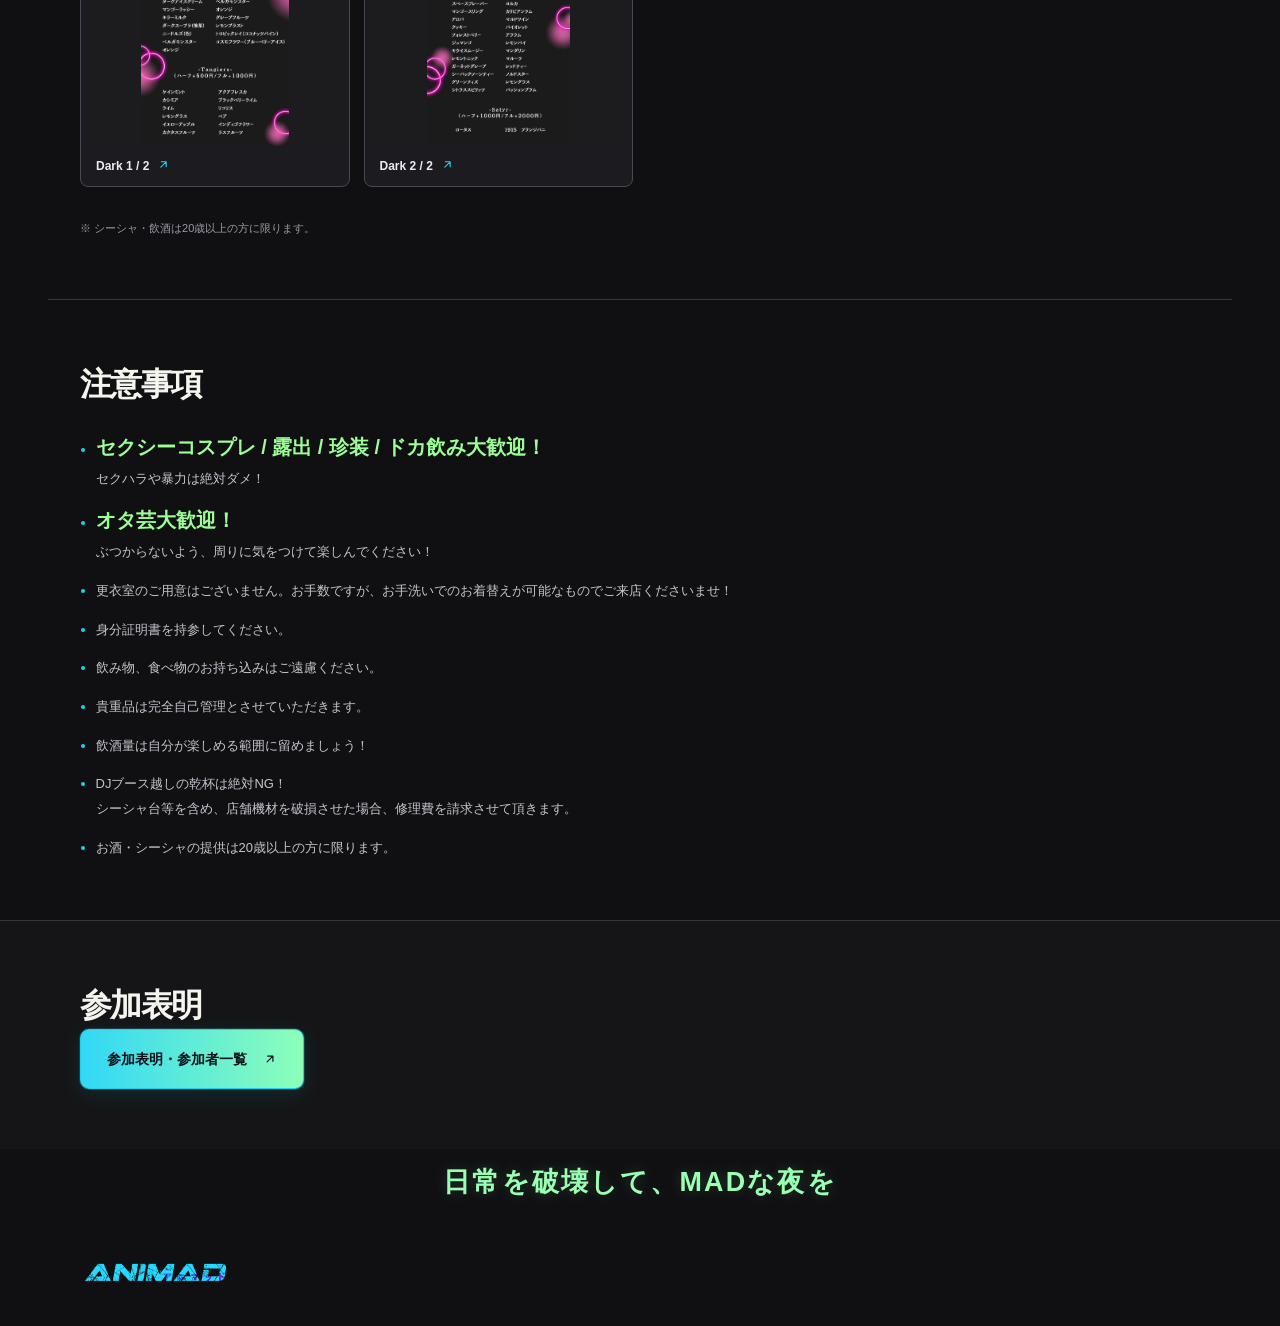
==== commit a413131f: "Add files via upload" ====
--- a/pages/index.html
+++ b/pages/index.html
@@ -241,10 +241,42 @@
 /* ANIMAD-RULES-20261119: emphasize the two welcome notices. */
 #rules .rules-welcome{display:inline-block;color:#9cff96;font-weight:900;font-size:clamp(16px,1.6vw,20px);line-height:1.55;margin-bottom:4px;overflow-wrap:anywhere;}
 @media(max-width:720px){#rules .rules-welcome{font-size:clamp(16px,4.4vw,18px);}}
+
+/* ANIMAD-DRINK-20261127: drink menu before shisha, full-length readable menu posters. */
+#drinks { scroll-margin-top:28px; }
+.animad-drinks-section { border-top:1px solid var(--line); padding-bottom:clamp(32px,5vw,58px); }
+.animad-poster-gallery { max-width:590px; }
+.animad-poster-gallery .gallery-head { margin-bottom:13px; }
+.animad-poster-button { width:100%; max-width:540px; padding:8px; }
+.animad-poster-button img {
+  width:100%; height:auto; max-height:none; aspect-ratio:1055 / 1491;
+  object-fit:contain; object-position:top center; background:#070a0e;
+  border-radius:5px;
+}
+.animad-poster-button > span { font-size:clamp(12px,1.3vw,14px); padding:12px 9px 7px; }
+.animad-poster-reservation {
+  display:flex; width:min(100%,540px); min-height:52px; margin-top:15px;
+  justify-content:center; gap:14px; text-align:center;
+  background:linear-gradient(110deg,#321c3d,#4c2453);
+  border:1px solid #db78bf; border-radius:8px;
+  font-size:clamp(13px,1.6vw,16px);
+}
+.animad-poster-reservation .an-arrow { width:17px; height:17px; }
+.animad-food-poster { margin-top:30px; }
+.site-header nav .nav-drink-link { color:#a9ffd0; }
+@media (max-width:720px) {
+  .site-header nav { gap:7px; }
+  .site-header nav .nav-drink-link,.site-header nav .nav-menu-link {font-size:10px;}
+  .animad-poster-gallery .gallery-head {flex-wrap:wrap;gap:4px 10px;}
+  .animad-poster-button { padding:6px; }
+  .animad-poster-button img {height:auto;}
+  .animad-poster-reservation { min-height:52px; margin-top:12px; padding:12px; }
+}
+
 </style>
 </head>
 <body><a class="skip" href="#main">本文へスキップ</a>
-<header class="site-header wrap"><nav aria-label="メインナビゲーション"><a href="#details">イベント詳細</a><a href="#price">料金</a><a href="#lineup">出演者</a><a class="nav-menu-link" href="#menu">シーシャメニュー</a><a class="nav-join" href="./rsvp.html">参加表明 <svg class="an-arrow an-arrow-up-right" viewBox="0 0 24 24" width="16" height="16" fill="none" stroke="currentColor" stroke-width="2" stroke-linecap="round" stroke-linejoin="round" aria-hidden="true" focusable="false"><path d="M7 17 17 7 M8 7h9v9"/></svg></a></nav></header>
+<header class="site-header wrap"><nav aria-label="メインナビゲーション"><a href="#details">イベント詳細</a><a href="#price">料金</a><a href="#lineup">出演者</a><a class="nav-menu-link nav-drink-link" href="#drinks">ドリンクメニュー</a><a class="nav-menu-link" href="#menu">シーシャメニュー</a><a class="nav-join" href="./rsvp.html">参加表明 <svg class="an-arrow an-arrow-up-right" viewBox="0 0 24 24" width="16" height="16" fill="none" stroke="currentColor" stroke-width="2" stroke-linecap="round" stroke-linejoin="round" aria-hidden="true" focusable="false"><path d="M7 17 17 7 M8 7h9v9"/></svg></a></nav></header>
 <main id="main">
 <section aria-labelledby="hero-title" class="hero wrap"><p class="hero-kicker">日常を破壊する──<br/><span>アニソン中心クラブイベント</span></p><h1 id="hero-title"><img alt="ANIMAD アニマッド" class="hero-logo" height="232" src="./assets/animad-logo.png" width="1024"/></h1><div class="hero-copy" aria-label="イベントコンセプト"><span class="copy-line"><span class="copy-acid">破壊あり</span>、脱衣あり、飲酒あり、シーシャあり、何でもあり</span><span class="copy-line">誰でもウェルカムの自由な遊び場</span><strong class="copy-lead">日常破壊系パーティイベント</strong></div>
 <div class="hero-rsvp-counts" id="hero-rsvp-counts" aria-label="現在の参加表明状況" aria-live="polite" aria-atomic="true" hidden>
@@ -289,8 +321,21 @@
   <span class="shisha-price-jump-label">シーシャ（2時間）<strong>¥3,000</strong></span>
   <span class="shisha-price-jump-guide">メニューを見る <svg class="an-arrow an-arrow-down" viewBox="0 0 24 24" width="16" height="16" fill="none" stroke="currentColor" stroke-width="2" stroke-linecap="round" stroke-linejoin="round" aria-hidden="true" focusable="false"><path d="M12 5v14 M6 13l6 6 6-6"/></svg></span>
 </a>
-<div class="champagne-reservation"><div class="champagne-reservation-copy"><span class="section-tag">CHAMPAGNE RESERVATION</span><h3>シャンパン予約</h3></div><a class="champagne-reservation-button" href="https://forms.gle/1qPFU2diNoy7Vvzq7" rel="noopener noreferrer" target="_blank">シャンパンのご予約はこちら！<svg class="an-arrow an-arrow-up-right" viewBox="0 0 24 24" width="16" height="16" fill="none" stroke="currentColor" stroke-width="2" stroke-linecap="round" stroke-linejoin="round" aria-hidden="true" focusable="false"><path d="M7 17 17 7 M8 7h9v9"/></svg></a></div></section>
+<div class="champagne-reservation"><div class="champagne-reservation-copy"><span class="section-tag">CHAMPAGNE RESERVATION</span><h3>シャンパン予約</h3></div><a class="champagne-reservation-button" href="https://forms.gle/b7xAdKNQwHqxkJFHA" rel="noopener noreferrer" target="_blank">シャンパンのご予約はこちら！<svg class="an-arrow an-arrow-up-right" viewBox="0 0 24 24" width="16" height="16" fill="none" stroke="currentColor" stroke-width="2" stroke-linecap="round" stroke-linejoin="round" aria-hidden="true" focusable="false"><path d="M7 17 17 7 M8 7h9v9"/></svg></a></div></section>
 <section aria-labelledby="lineup-title" class="lineup-section" id="lineup"><div class="wrap section"><h2 id="lineup-title">出演者</h2><div class="lineup-grid confirmed" id="lineup-cards"><h3 class="lineup-role">DJ</h3><article class="artist-card"><div class="artist-art pattern-one artist-art-has-photo"><img class="artist-photo" src="./artist-ponyo.webp" alt="ぽにょ皇子の出演者写真" loading="lazy" decoding="async" style="object-position:50% 25%"></div><div class="artist-info"><span class="artist-affiliation is-guest">GUEST DJ</span><span class="tiny-label">DJ</span><h3>ぽにょ皇子</h3><a class="artist-x-link" href="https://x.com/Ponyoouji" target="_blank" rel="noopener noreferrer" aria-label="ぽにょ皇子のXプロフィールを開く">X @Ponyoouji <svg class="an-arrow an-arrow-up-right" viewBox="0 0 24 24" width="16" height="16" fill="none" stroke="currentColor" stroke-width="2" stroke-linecap="round" stroke-linejoin="round" aria-hidden="true" focusable="false"><path d="M7 17 17 7 M8 7h9v9"/></svg></a></div></article><article class="artist-card"><div class="artist-art pattern-two artist-art-has-photo"><img class="artist-photo" src="./artist-risamaru.webp" alt="りさまるの出演者写真" loading="lazy" decoding="async" style="object-position:50% 32%"></div><div class="artist-info"><span class="artist-affiliation is-guest">GUEST DJ</span><span class="tiny-label">DJ</span><h3>りさまる</h3><a class="artist-x-link" href="https://x.com/risa_smash" target="_blank" rel="noopener noreferrer" aria-label="りさまるのXプロフィールを開く">X @risa_smash <svg class="an-arrow an-arrow-up-right" viewBox="0 0 24 24" width="16" height="16" fill="none" stroke="currentColor" stroke-width="2" stroke-linecap="round" stroke-linejoin="round" aria-hidden="true" focusable="false"><path d="M7 17 17 7 M8 7h9v9"/></svg></a></div></article><article class="artist-card"><div class="artist-art pattern-three artist-art-has-photo"><img class="artist-photo" src="./artist-kamiteyan.webp" alt="かみてゃん。の出演者写真" loading="lazy" decoding="async" style="object-position:50% 26%"></div><div class="artist-info"><span class="artist-affiliation is-guest">GUEST DJ</span><span class="tiny-label">DJ</span><h3>かみてゃん。</h3><a class="artist-x-link" href="https://x.com/mura_teya" target="_blank" rel="noopener noreferrer" aria-label="かみてゃん。のXプロフィールを開く">X @mura_teya <svg class="an-arrow an-arrow-up-right" viewBox="0 0 24 24" width="16" height="16" fill="none" stroke="currentColor" stroke-width="2" stroke-linecap="round" stroke-linejoin="round" aria-hidden="true" focusable="false"><path d="M7 17 17 7 M8 7h9v9"/></svg></a></div></article><article class="artist-card"><div class="artist-art pattern-one artist-art-has-photo"><img class="artist-photo" src="./artist-kobe.webp" alt="神戸の出演者写真" loading="lazy" decoding="async" style="object-position:50% 28%"></div><div class="artist-info"><span class="artist-affiliation is-guest">GUEST DJ</span><span class="tiny-label">DJ</span><h3>神戸</h3><a class="artist-x-link" href="https://x.com/0989___" target="_blank" rel="noopener noreferrer" aria-label="神戸のXプロフィールを開く">X @0989___ <svg class="an-arrow an-arrow-up-right" viewBox="0 0 24 24" width="16" height="16" fill="none" stroke="currentColor" stroke-width="2" stroke-linecap="round" stroke-linejoin="round" aria-hidden="true" focusable="false"><path d="M7 17 17 7 M8 7h9v9"/></svg></a></div></article><article class="artist-card"><div class="artist-art pattern-two artist-art-has-photo"><img class="artist-photo" src="./artist-takumi.webp" alt="takumiの出演者写真" loading="lazy" decoding="async" style="object-position:50% 39%"/></div><div class="artist-info"><span class="artist-affiliation is-guest">GUEST DJ</span><span class="tiny-label">DJ</span><h3>takumi</h3><a class="artist-x-link" href="https://x.com/xtxxkxxmx" target="_blank" rel="noopener noreferrer" aria-label="takumiのXプロフィールを開く">X @xtxxkxxmx <svg class="an-arrow an-arrow-up-right" viewBox="0 0 24 24" width="16" height="16" fill="none" stroke="currentColor" stroke-width="2" stroke-linecap="round" stroke-linejoin="round" aria-hidden="true" focusable="false"><path d="M7 17 17 7 M8 7h9v9"/></svg></a></div></article><article class="artist-card"><div class="artist-art pattern-three artist-art-has-photo"><img class="artist-photo" src="./artist-mihashi.webp" alt="MIHASHIの出演者写真" loading="lazy" decoding="async" style="object-position:50% 7%"></div><div class="artist-info"><span class="artist-affiliation is-resident">RESIDENT DJ</span><span class="tiny-label">DJ</span><h3>MIHASHI</h3><a class="artist-x-link" href="https://x.com/t3843" target="_blank" rel="noopener noreferrer" aria-label="MIHASHIのXプロフィールを開く">X @t3843 <svg class="an-arrow an-arrow-up-right" viewBox="0 0 24 24" width="16" height="16" fill="none" stroke="currentColor" stroke-width="2" stroke-linecap="round" stroke-linejoin="round" aria-hidden="true" focusable="false"><path d="M7 17 17 7 M8 7h9v9"/></svg></a></div></article><article class="artist-card"><div class="artist-art pattern-one artist-art-has-photo"><img class="artist-photo" src="./artist-yoshino.webp" alt="佳乃の出演者写真" loading="lazy" decoding="async" style="object-position:50% 24%"></div><div class="artist-info"><span class="artist-affiliation is-resident">RESIDENT DJ</span><span class="tiny-label">DJ</span><span class="birthday-label">HAPPY BIRTHDAY</span><h3>佳乃</h3><a class="artist-x-link" href="https://x.com/ysn1215ysn" target="_blank" rel="noopener noreferrer" aria-label="佳乃のXプロフィールを開く">X @ysn1215ysn <svg class="an-arrow an-arrow-up-right" viewBox="0 0 24 24" width="16" height="16" fill="none" stroke="currentColor" stroke-width="2" stroke-linecap="round" stroke-linejoin="round" aria-hidden="true" focusable="false"><path d="M7 17 17 7 M8 7h9v9"/></svg></a></div></article><h3 class="lineup-role">VJ</h3><article class="artist-card"><div class="artist-art pattern-two artist-art-has-photo"><img class="artist-photo" src="./artist-dal.webp" alt="DALの出演者写真" loading="lazy" decoding="async" style="object-position:50% 45%"></div><div class="artist-info"><span class="artist-affiliation is-guest">GUEST VJ</span><span class="tiny-label">VJ</span><h3>DAL</h3><a class="artist-x-link" href="https://x.com/Dal_Titor" target="_blank" rel="noopener noreferrer" aria-label="DALのXプロフィールを開く">X @Dal_Titor <svg class="an-arrow an-arrow-up-right" viewBox="0 0 24 24" width="16" height="16" fill="none" stroke="currentColor" stroke-width="2" stroke-linecap="round" stroke-linejoin="round" aria-hidden="true" focusable="false"><path d="M7 17 17 7 M8 7h9v9"/></svg></a></div></article><h3 class="lineup-role">TEQUILA GIRL</h3><article class="artist-card"><div class="artist-art pattern-three artist-art-has-photo"><img class="artist-photo" src="./artist-genya.webp" alt="GENYA The Notoriousの出演者写真" loading="lazy" decoding="async" style="object-position:50% 34%"></div><div class="artist-info"><span class="tiny-label">TEQUILA GIRL</span><h3>GENYA The Notorious</h3><a class="artist-x-link" href="https://x.com/We_can_Mohican" target="_blank" rel="noopener noreferrer" aria-label="GENYA The NotoriousのXプロフィールを開く">X @We_can_Mohican <svg class="an-arrow an-arrow-up-right" viewBox="0 0 24 24" width="16" height="16" fill="none" stroke="currentColor" stroke-width="2" stroke-linecap="round" stroke-linejoin="round" aria-hidden="true" focusable="false"><path d="M7 17 17 7 M8 7h9v9"/></svg></a></div></article><article class="artist-card"><div aria-hidden="true" class="artist-art pattern-one artist-art-has-photo"><img class="artist-photo" src="./artist-gerochan.webp" alt="" loading="lazy" decoding="async" style="object-position:50% 35%"/></div><div class="artist-info"><span class="tiny-label">TEQUILA GIRL</span><span class="birthday-label">HAPPY BIRTHDAY</span><h3 class="artist-name-gerochan">夏城 陽詩a.k.aげろちゃん</h3><a class="artist-x-link" href="https://x.com/gereegero2" target="_blank" rel="noopener noreferrer" aria-label="夏城 陽詩a.k.aげろちゃんのXプロフィールを開く">X @gereegero2 <svg class="an-arrow an-arrow-up-right" viewBox="0 0 24 24" width="16" height="16" fill="none" stroke="currentColor" stroke-width="2" stroke-linecap="round" stroke-linejoin="round" aria-hidden="true" focusable="false"><path d="M7 17 17 7 M8 7h9v9"/></svg></a></div></article><div aria-label="HAPPENING BOYとMAD GIRL" class="lineup-side-by-side"><section aria-labelledby="lineup-happening-boy" class="lineup-side-role"><h3 class="lineup-role" id="lineup-happening-boy">HAPPENING BOY</h3><article class="artist-card"><div class="artist-art pattern-two artist-art-has-photo"><img class="artist-photo" src="./artist-nugijun.webp" alt="妲井 准の出演者写真" loading="lazy" decoding="async" style="object-position:50% 34%"/></div><div class="artist-info"><span class="tiny-label">HAPPENING BOY</span><h3>妲井 准</h3><a class="artist-x-link" href="https://x.com/nugiJun" target="_blank" rel="noopener noreferrer" aria-label="妲井 准のXプロフィールを開く">X @nugiJun <svg class="an-arrow an-arrow-up-right" viewBox="0 0 24 24" width="16" height="16" fill="none" stroke="currentColor" stroke-width="2" stroke-linecap="round" stroke-linejoin="round" aria-hidden="true" focusable="false"><path d="M7 17 17 7 M8 7h9v9"/></svg></a></div></article></section><section aria-labelledby="lineup-mad-girl" class="lineup-side-role"><h3 class="lineup-role" id="lineup-mad-girl">MAD GIRL</h3><article class="artist-card"><div class="artist-art pattern-three artist-art-has-photo"><img class="artist-photo" src="./artist-gaosama.webp" alt="がおさまの出演者写真" loading="lazy" decoding="async" style="object-position:50% 29%"/></div><div class="artist-info"><span class="tiny-label">MAD GIRL</span><h3>がおさま</h3><a class="artist-x-link" href="https://x.com/gaosama_cos" target="_blank" rel="noopener noreferrer" aria-label="がおさまのXプロフィールを開く">X @gaosama_cos <svg class="an-arrow an-arrow-up-right" viewBox="0 0 24 24" width="16" height="16" fill="none" stroke="currentColor" stroke-width="2" stroke-linecap="round" stroke-linejoin="round" aria-hidden="true" focusable="false"><path d="M7 17 17 7 M8 7h9v9"/></svg></a></div></article></section></div><h3 class="lineup-role">DOOR STAFF</h3><div class="staff-first-row"><article class="artist-card"><div class="artist-art pattern-one artist-art-has-photo"><img class="artist-photo" src="./artist-princess-gorilla.webp" alt="プリンセスゴリラの出演者写真" loading="lazy" decoding="async" style="object-position:51% 49%"></div><div class="artist-info"><span class="tiny-label">DOOR STAFF</span><h3>プリンセスゴリラ</h3><a class="artist-x-link" href="https://x.com/_princessGORIRA" target="_blank" rel="noopener noreferrer" aria-label="プリンセスゴリラのXプロフィールを開く">X @_princessGORIRA <svg class="an-arrow an-arrow-up-right" viewBox="0 0 24 24" width="16" height="16" fill="none" stroke="currentColor" stroke-width="2" stroke-linecap="round" stroke-linejoin="round" aria-hidden="true" focusable="false"><path d="M7 17 17 7 M8 7h9v9"/></svg></a></div></article></div><h3 class="lineup-role">BAR STAFF</h3><div class="staff-second-row"><article class="artist-card"><div class="artist-art pattern-two artist-art-has-photo"><img class="artist-photo" src="./artist-yun.webp" alt="ゆんの出演者写真" loading="lazy" decoding="async" style="object-position:50% 36%"/></div><div class="artist-info"><span class="tiny-label">BAR STAFF</span><h3>ゆん</h3><a class="artist-x-link" href="https://x.com/yun_dayoiii" target="_blank" rel="noopener noreferrer" aria-label="ゆんのXプロフィールを開く">X @yun_dayoiii <svg class="an-arrow an-arrow-up-right" viewBox="0 0 24 24" width="16" height="16" fill="none" stroke="currentColor" stroke-width="2" stroke-linecap="round" stroke-linejoin="round" aria-hidden="true" focusable="false"><path d="M7 17 17 7 M8 7h9v9"/></svg></a></div></article><article class="artist-card"><div class="artist-art pattern-three artist-art-has-photo"><img class="artist-photo" src="./artist-taisei.webp" alt="泰成の出演者写真" loading="lazy" decoding="async" style="object-position:50% 23%"></div><div class="artist-info"><span class="tiny-label">BAR STAFF</span><h3>泰成</h3><a class="artist-x-link" href="https://x.com/taisei_hachito" target="_blank" rel="noopener noreferrer" aria-label="泰成のXプロフィールを開く">X @taisei_hachito <svg class="an-arrow an-arrow-up-right" viewBox="0 0 24 24" width="16" height="16" fill="none" stroke="currentColor" stroke-width="2" stroke-linecap="round" stroke-linejoin="round" aria-hidden="true" focusable="false"><path d="M7 17 17 7 M8 7h9v9"/></svg></a></div></article></div><h3 class="lineup-role">ORGANIZER</h3><article class="artist-card"><div class="artist-art pattern-one artist-art-has-photo"><img class="artist-photo" src="./artist-karen.webp" alt="黒跪カレンの出演者写真" loading="lazy" decoding="async" style="object-position:50% 20%"></div><div class="artist-info"><span class="tiny-label">ORGANIZER</span><h3>黒跪カレン</h3><a class="artist-x-link" href="https://x.com/kuroki_karen" target="_blank" rel="noopener noreferrer" aria-label="黒跪カレンのXプロフィールを開く">X @kuroki_karen <svg class="an-arrow an-arrow-up-right" viewBox="0 0 24 24" width="16" height="16" fill="none" stroke="currentColor" stroke-width="2" stroke-linecap="round" stroke-linejoin="round" aria-hidden="true" focusable="false"><path d="M7 17 17 7 M8 7h9v9"/></svg></a></div></article></div><div class="crew-grid"></div></div></section>
+<section aria-labelledby="drinks-title" class="section wrap extra-menu animad-drinks-section" id="drinks">
+  <span class="section-tag">DRINK / CHAMPAGNE &amp; SHOT</span>
+  <h2 id="drinks-title">ドリンクメニュー</h2>
+  <div class="gallery-block animad-poster-gallery">
+    <div class="gallery-head"><h3>シャンパン・ショット</h3><span>画像を押すと拡大します</span></div>
+    <button type="button" class="menu-image-button animad-poster-button" data-full="./assets/menu/champagne-shot-menu.jpg" data-caption="シャンパン・ショットメニュー" aria-label="シャンパン・ショットメニューを拡大する">
+      <img src="./assets/menu/champagne-shot-menu.jpg" width="1055" height="1491" loading="lazy" decoding="async" alt="シャンパン・ショットメニュー。アニマッドシャンパン 10,000円、テキーラショットガン 500円、キャストショット 1,000円。"/>
+      <span>シャンパン・ショットメニュー <svg class="an-arrow an-arrow-up-right" viewBox="0 0 24 24" width="16" height="16" fill="none" stroke="currentColor" stroke-width="2" stroke-linecap="round" stroke-linejoin="round" aria-hidden="true" focusable="false"><path d="M7 17 17 7 M8 7h9v9"/></svg></span>
+    </button>
+    <a class="champagne-reservation-button animad-poster-reservation" href="https://forms.gle/b7xAdKNQwHqxkJFHA" target="_blank" rel="noopener noreferrer">🍾 シャンパンのご予約はこちら！ <svg class="an-arrow an-arrow-up-right" viewBox="0 0 24 24" width="16" height="16" fill="none" stroke="currentColor" stroke-width="2" stroke-linecap="round" stroke-linejoin="round" aria-hidden="true" focusable="false"><path d="M7 17 17 7 M8 7h9v9"/></svg></a>
+    <p class="menu-note">※ お酒の提供は20歳以上の方に限ります。</p>
+  </div>
+</section>
 <section aria-labelledby="menu-title" class="section wrap extra-menu" id="menu">
 <span class="section-tag">FOOD &amp; SHISHA / OPTIONAL</span>
 <h2 id="menu-title">フード・シーシャメニュー</h2>
@@ -301,6 +346,13 @@
 <div><dt>アイスホース</dt><dd>¥550</dd></div>
 <div><dt>トップ替え</dt><dd>¥2,000</dd></div>
 </dl>
+</div>
+<div class="gallery-block animad-poster-gallery animad-food-poster">
+  <div class="gallery-head"><h3>フード・シーシャ料金表</h3><span>画像を押すと拡大します</span></div>
+  <button type="button" class="menu-image-button animad-poster-button" data-full="./assets/menu/food-shisha-overview.jpg" data-caption="フード・シーシャ料金表" aria-label="フード・シーシャ料金表を拡大する">
+    <img src="./assets/menu/food-shisha-overview.jpg" width="1055" height="1491" loading="lazy" decoding="async" alt="FOOD & SHISHAの一覧表。シーシャ料金、冷麺、ご飯もの、パスタ、おつまみ、汁もの、デザートを掲載。"/>
+    <span>フード・シーシャ料金表 <svg class="an-arrow an-arrow-up-right" viewBox="0 0 24 24" width="16" height="16" fill="none" stroke="currentColor" stroke-width="2" stroke-linecap="round" stroke-linejoin="round" aria-hidden="true" focusable="false"><path d="M7 17 17 7 M8 7h9v9"/></svg></span>
+  </button>
 </div>
 <div class="gallery-block"><div class="gallery-head"><h3>フードメニュー</h3><span>画像を押すと拡大します</span></div>
 <div class="menu-gallery food-gallery">
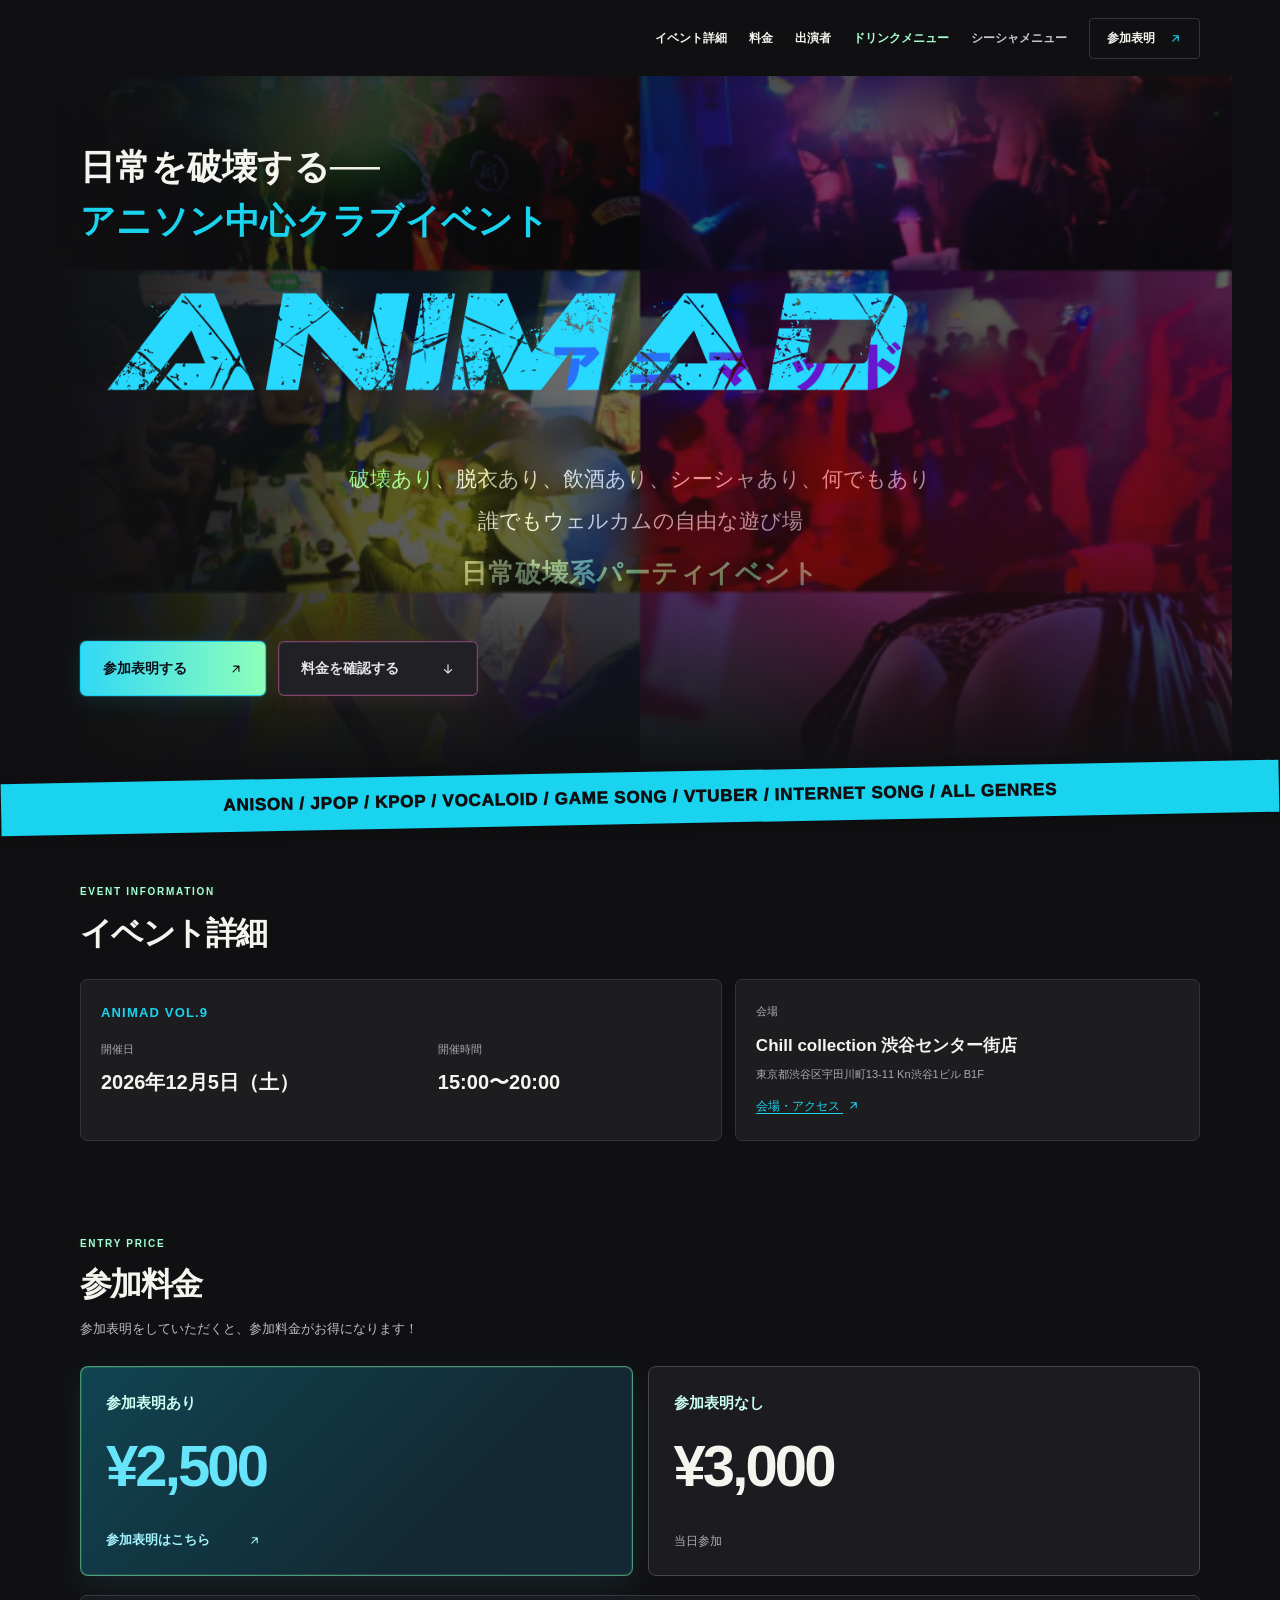
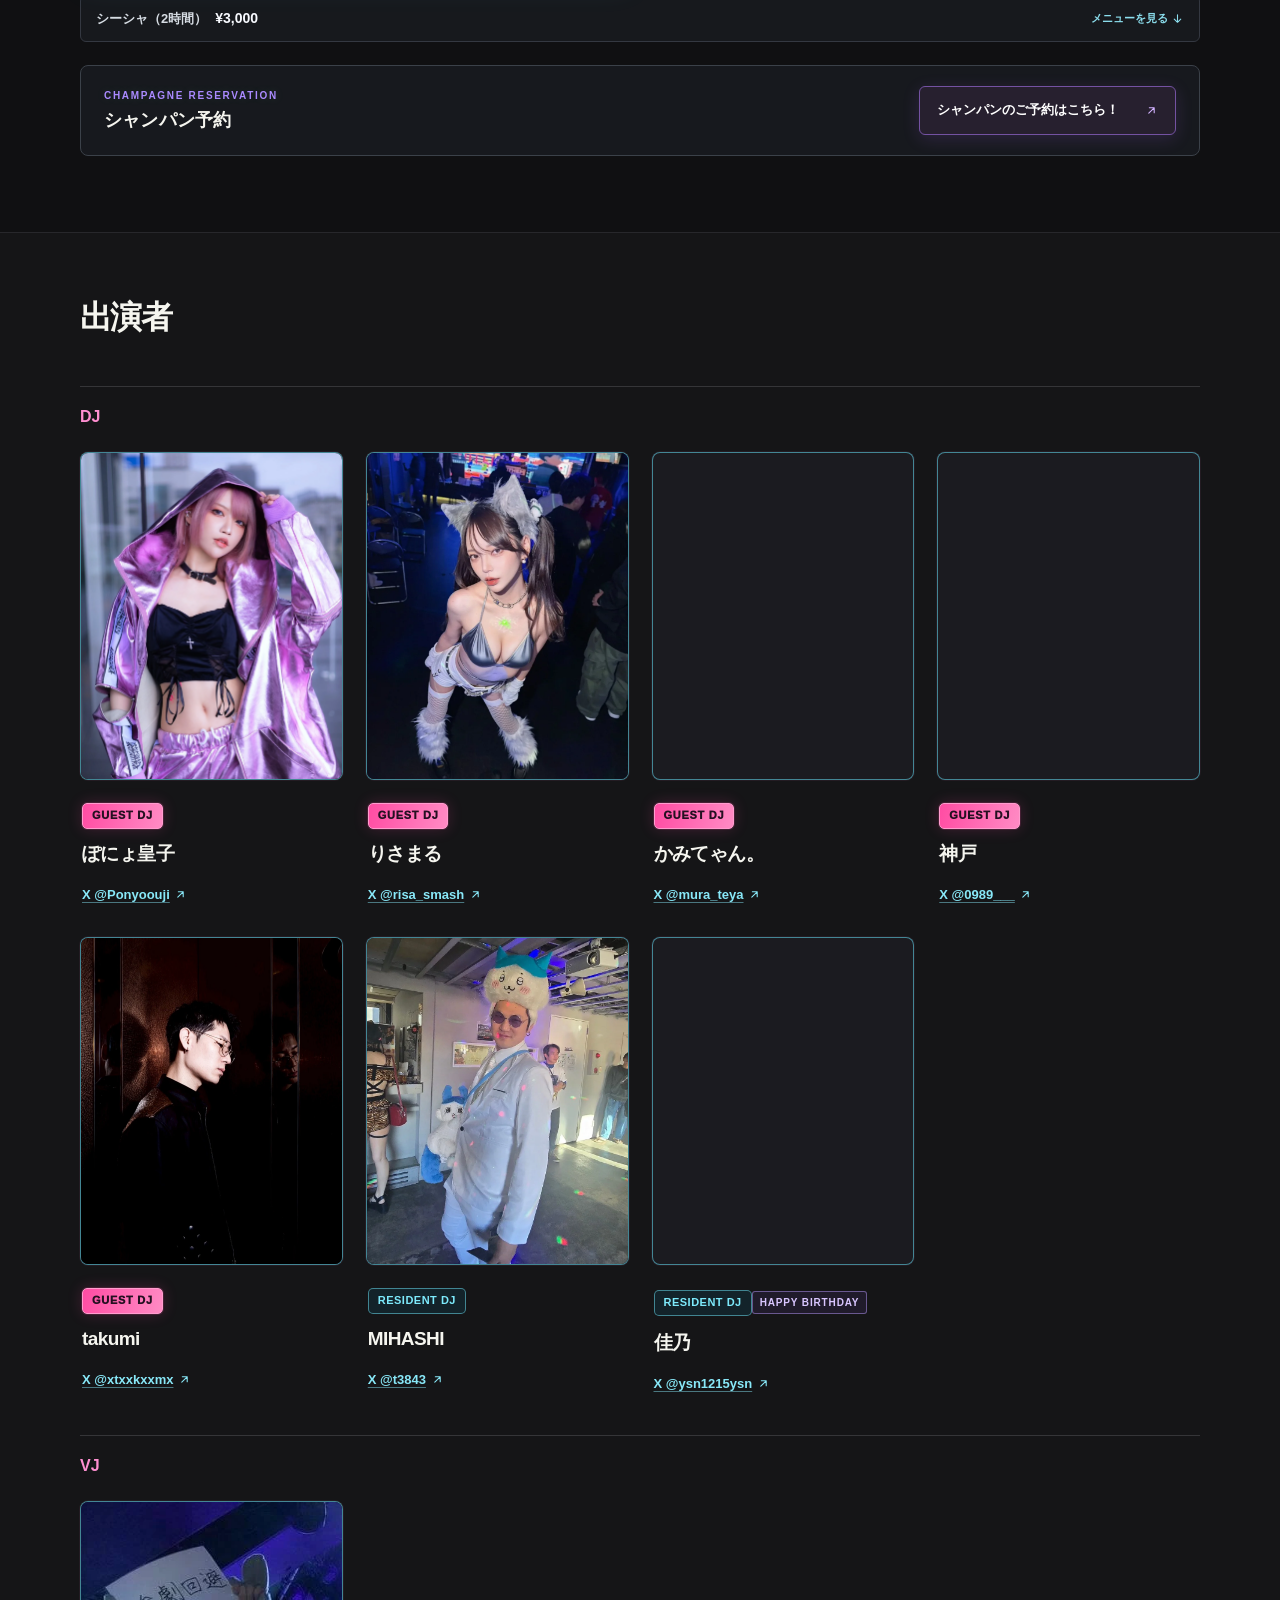
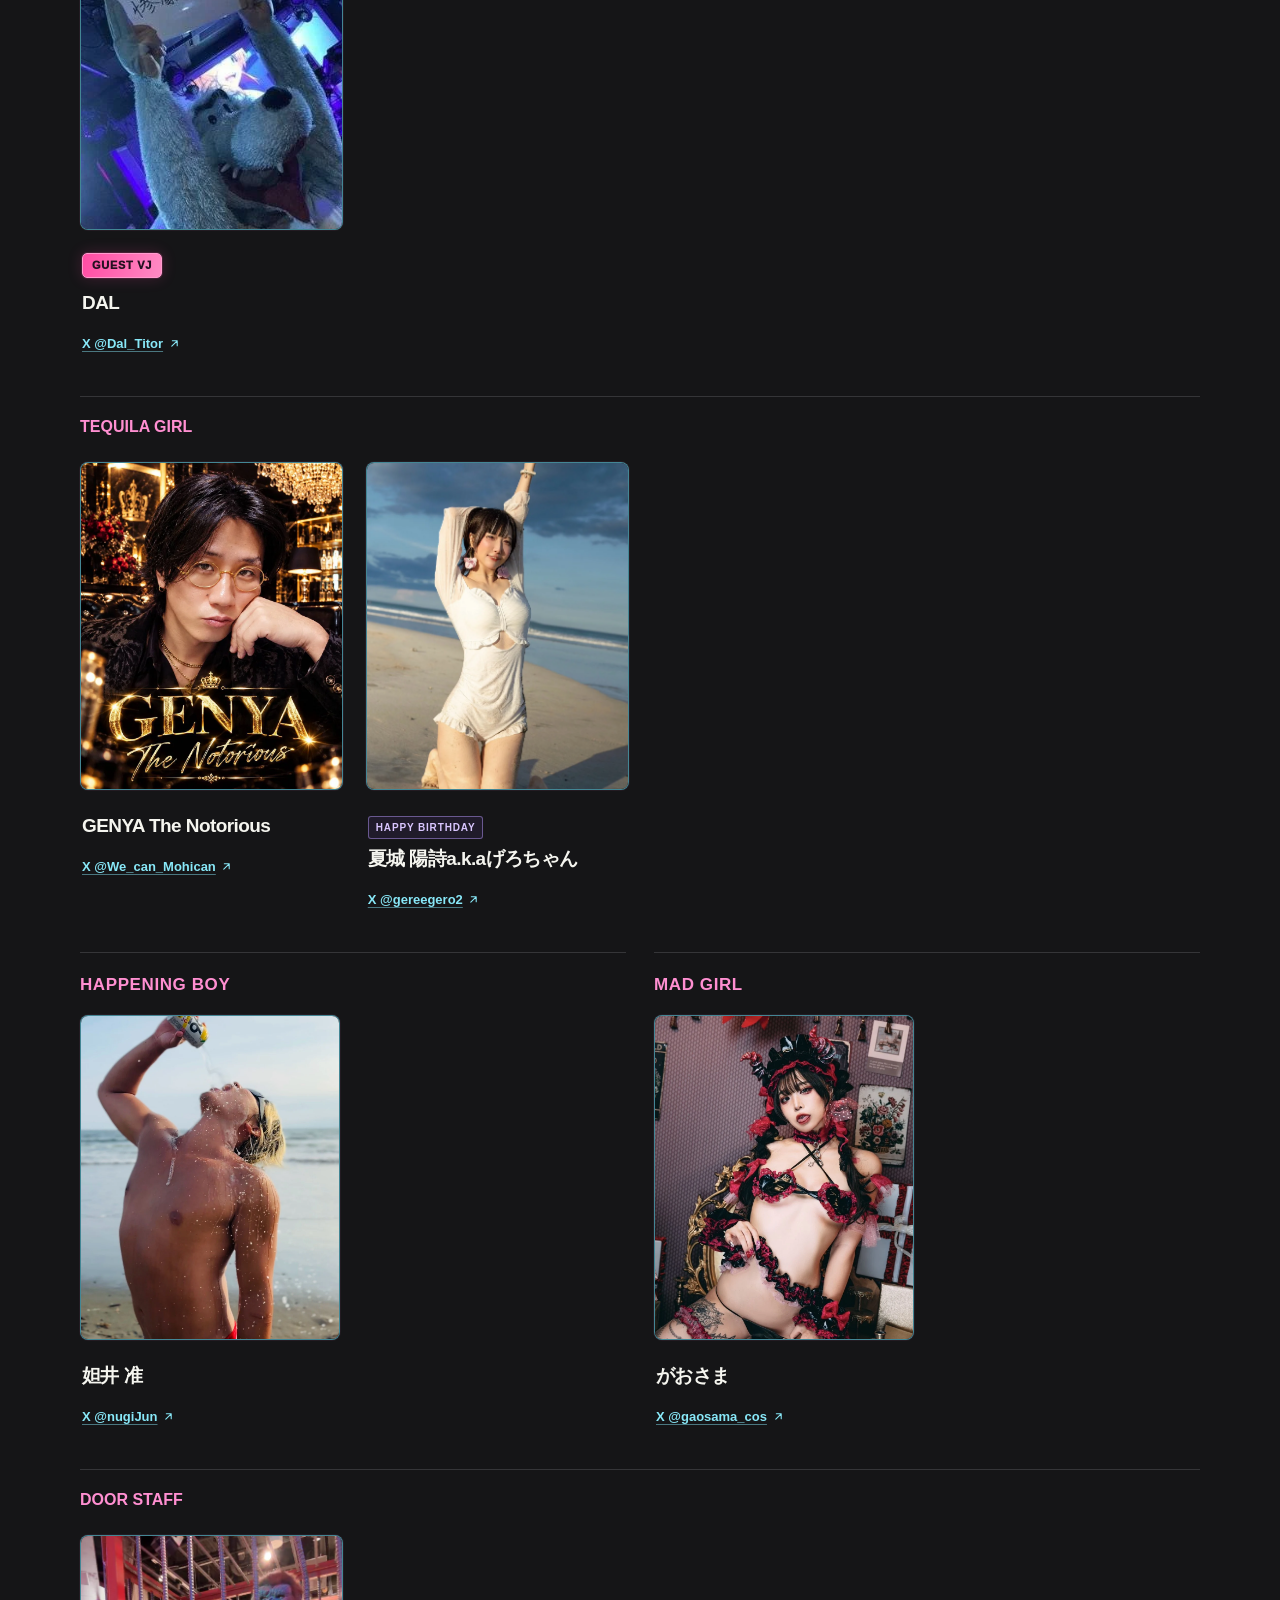
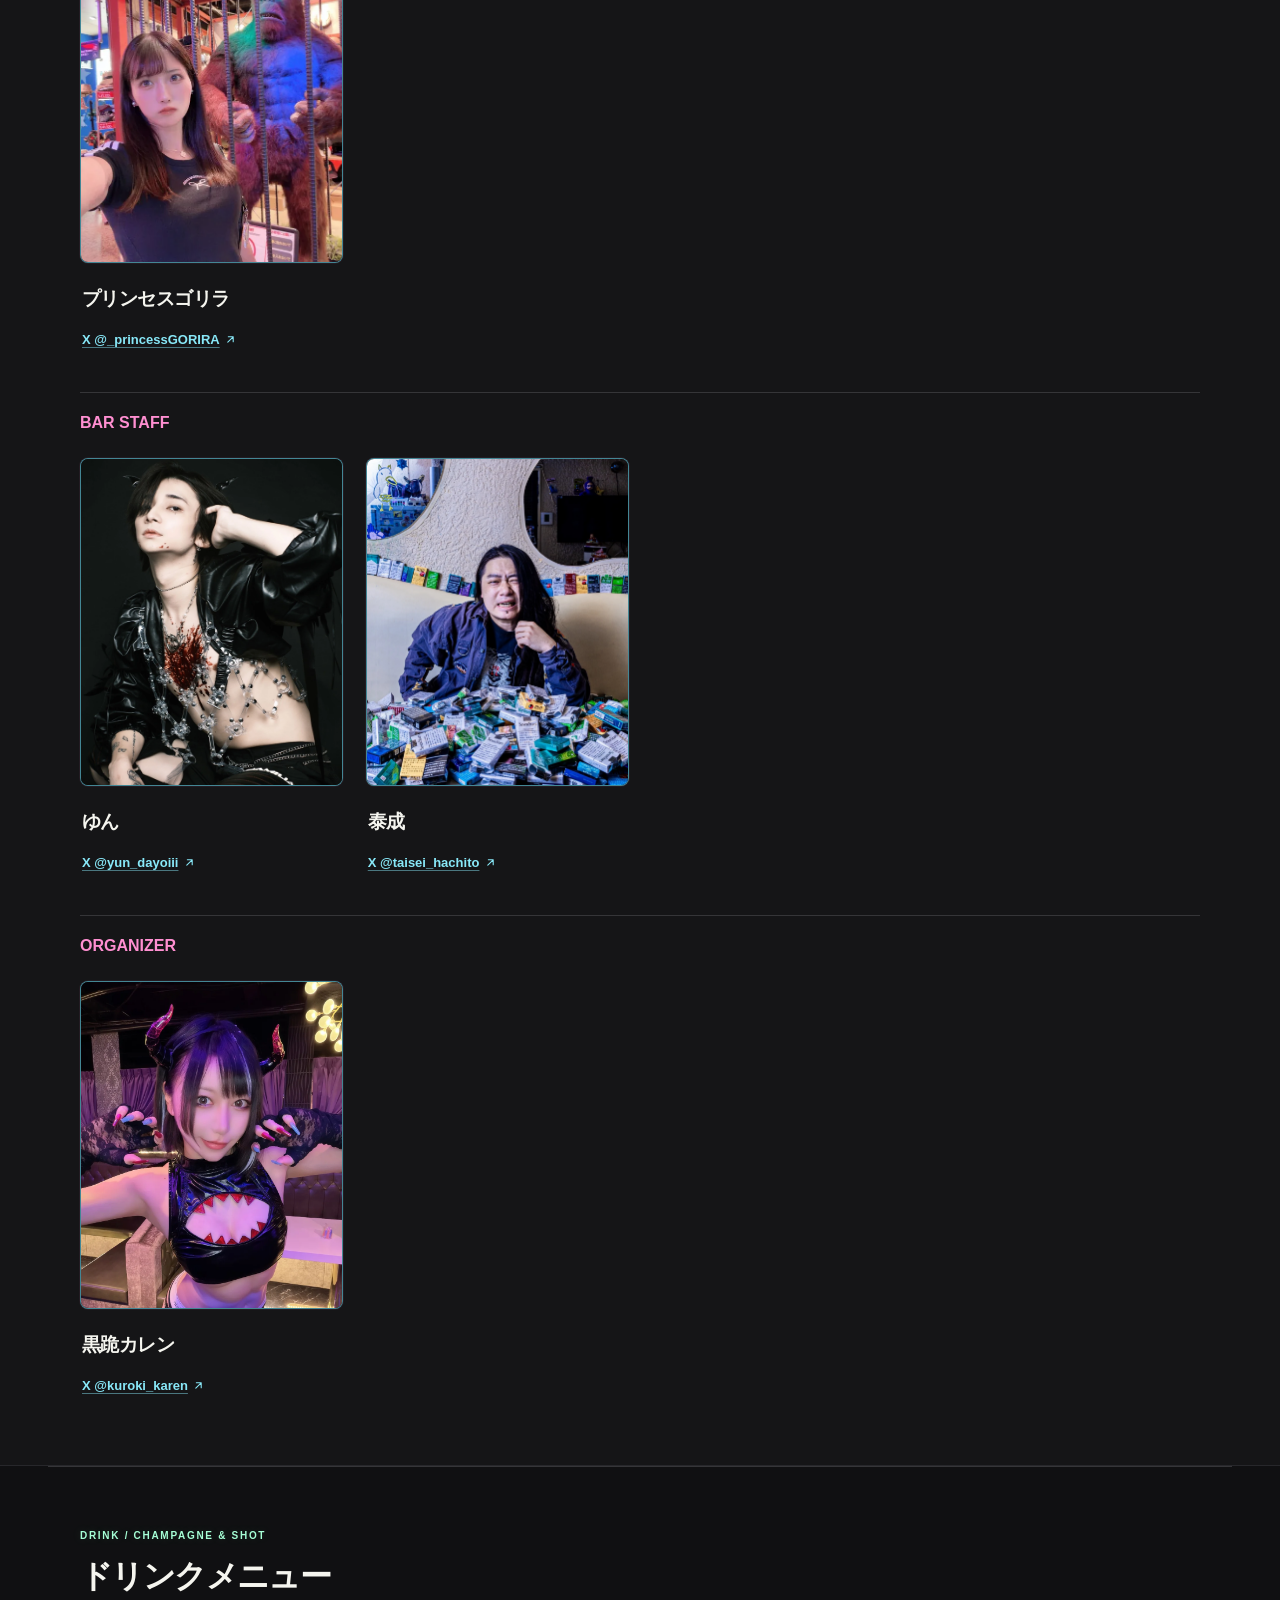
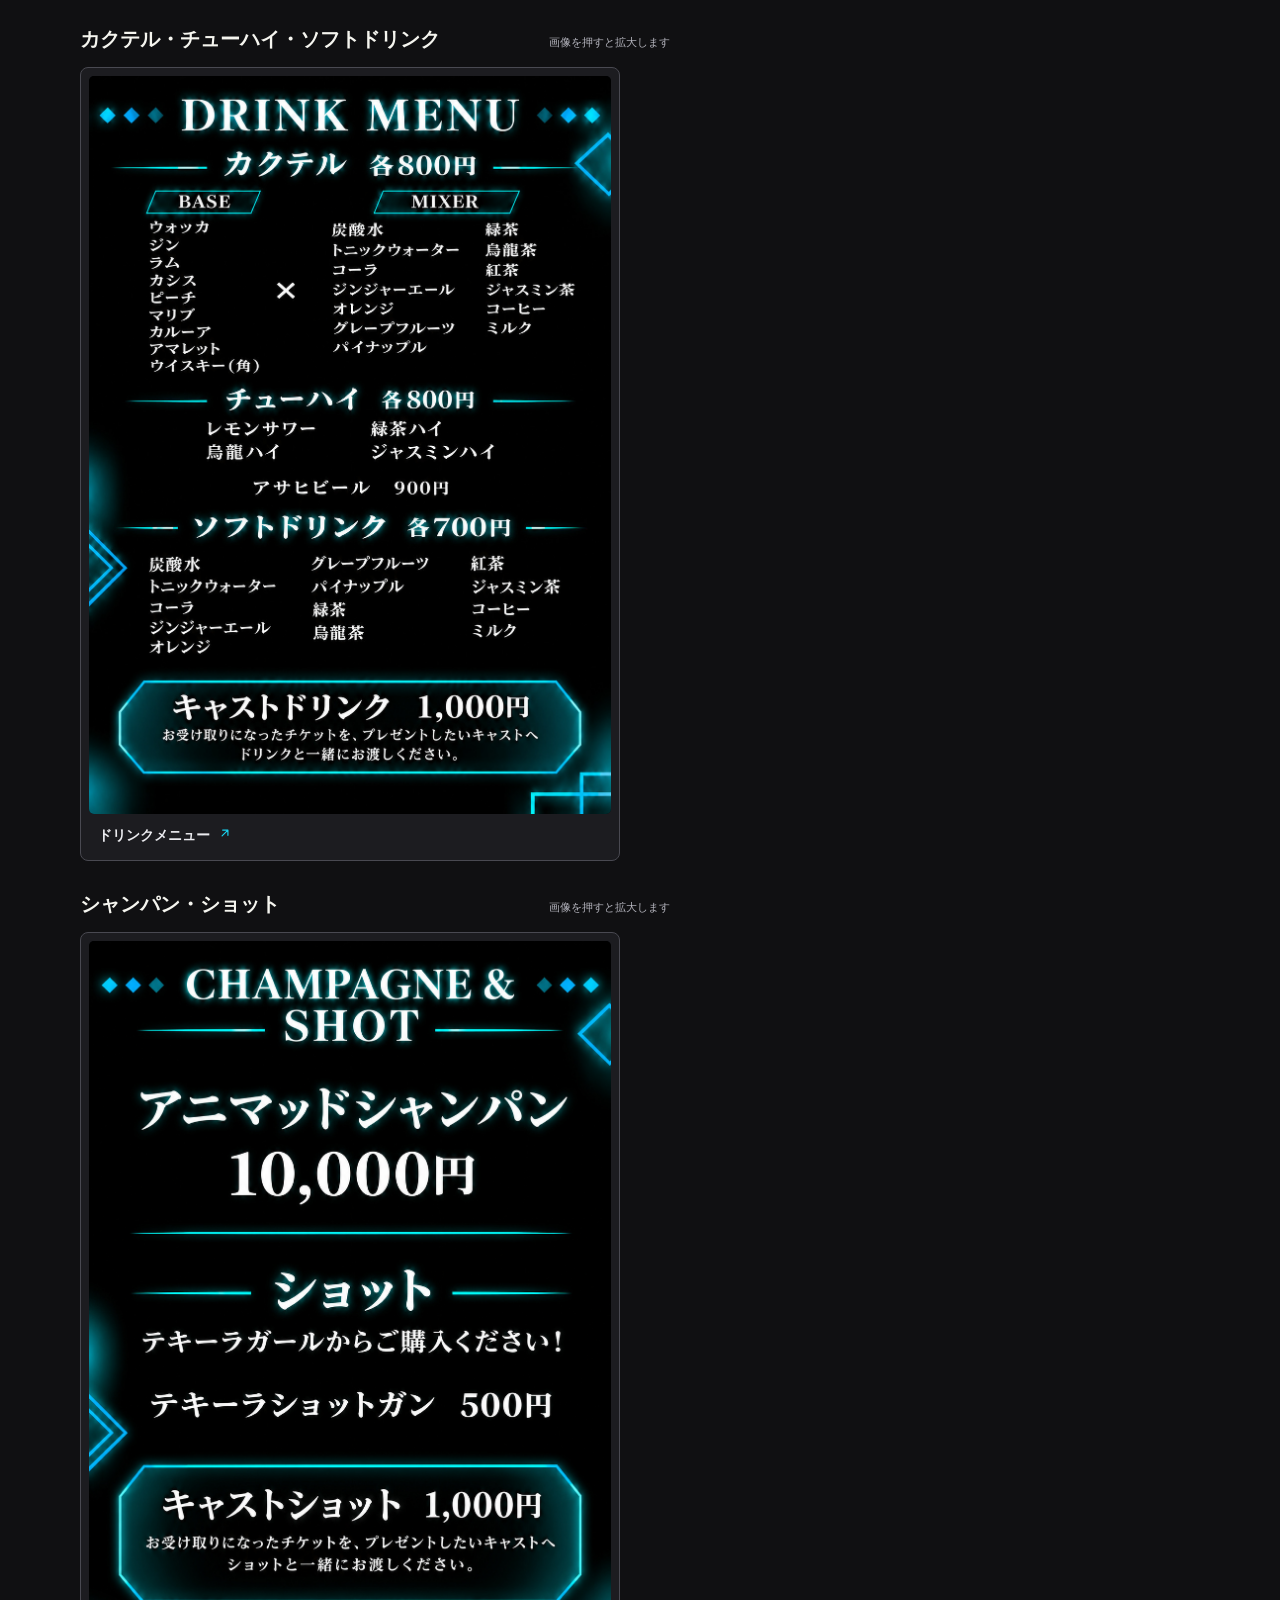
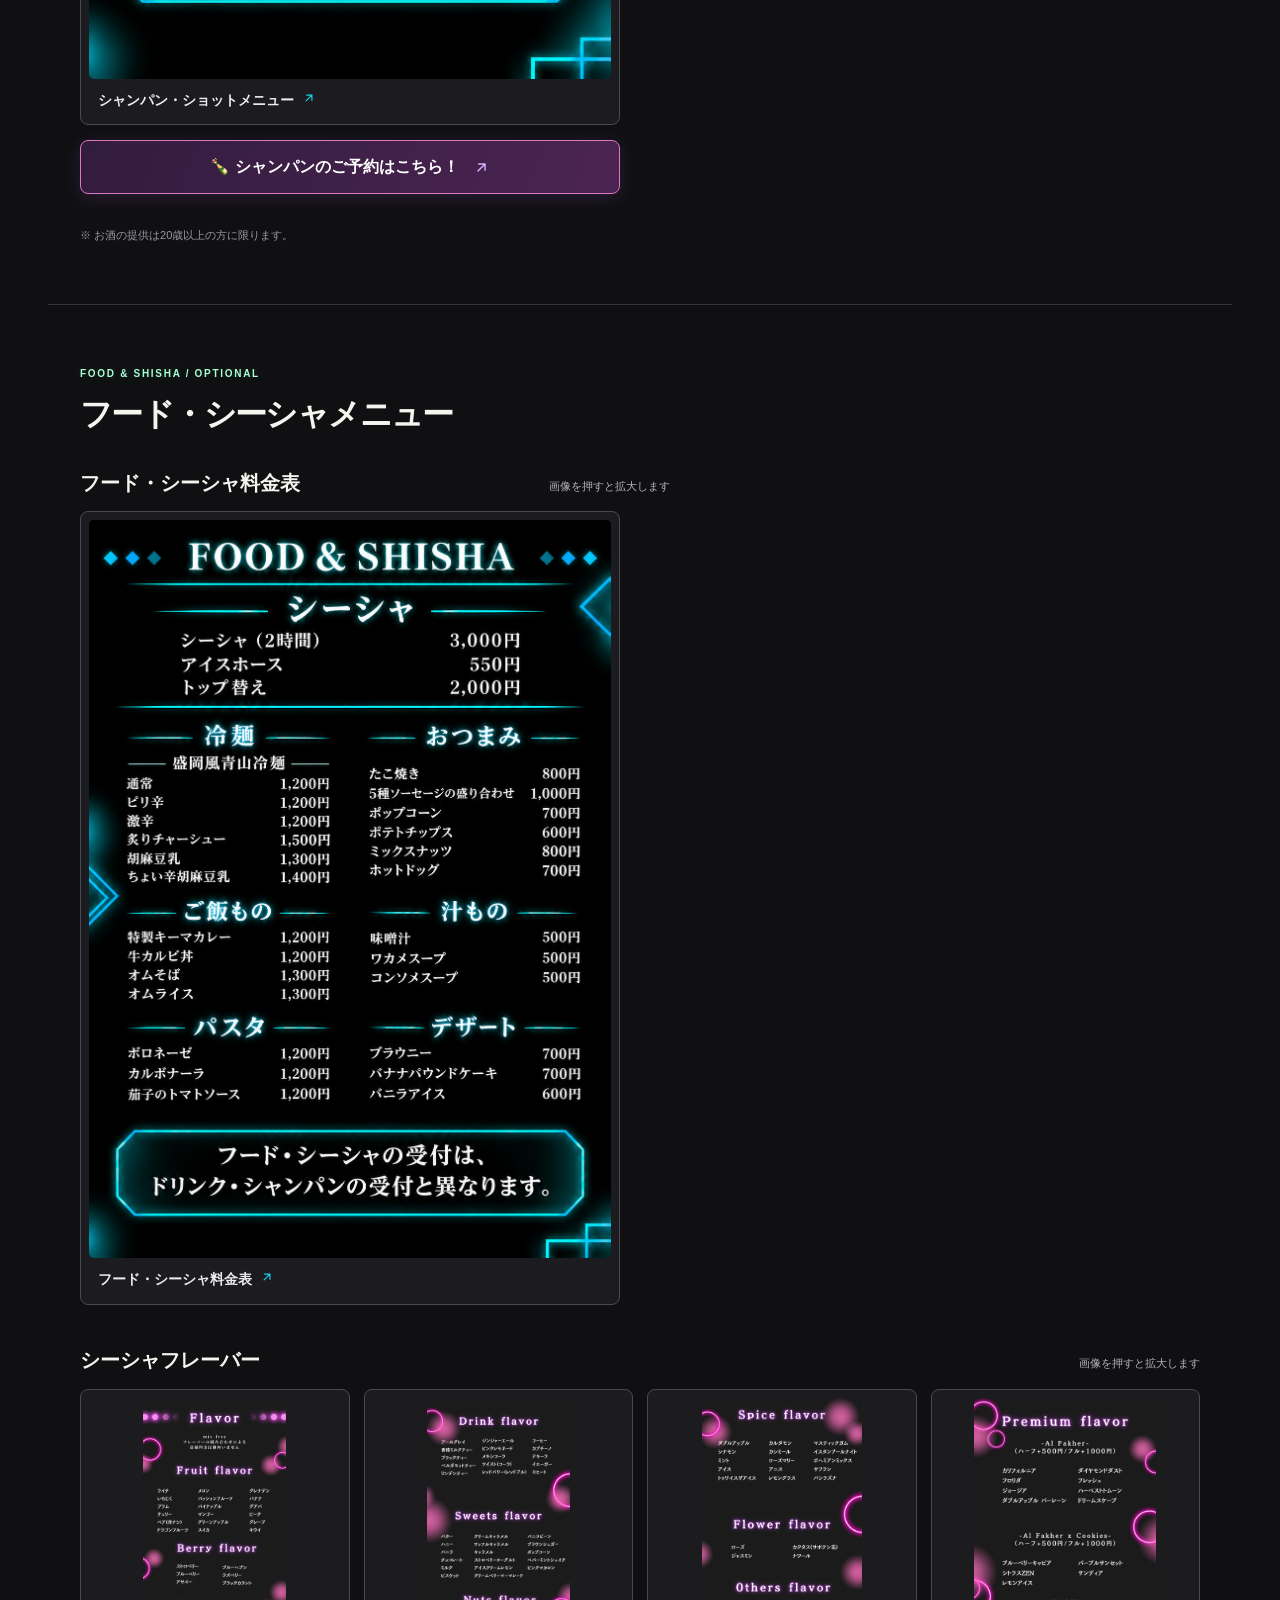
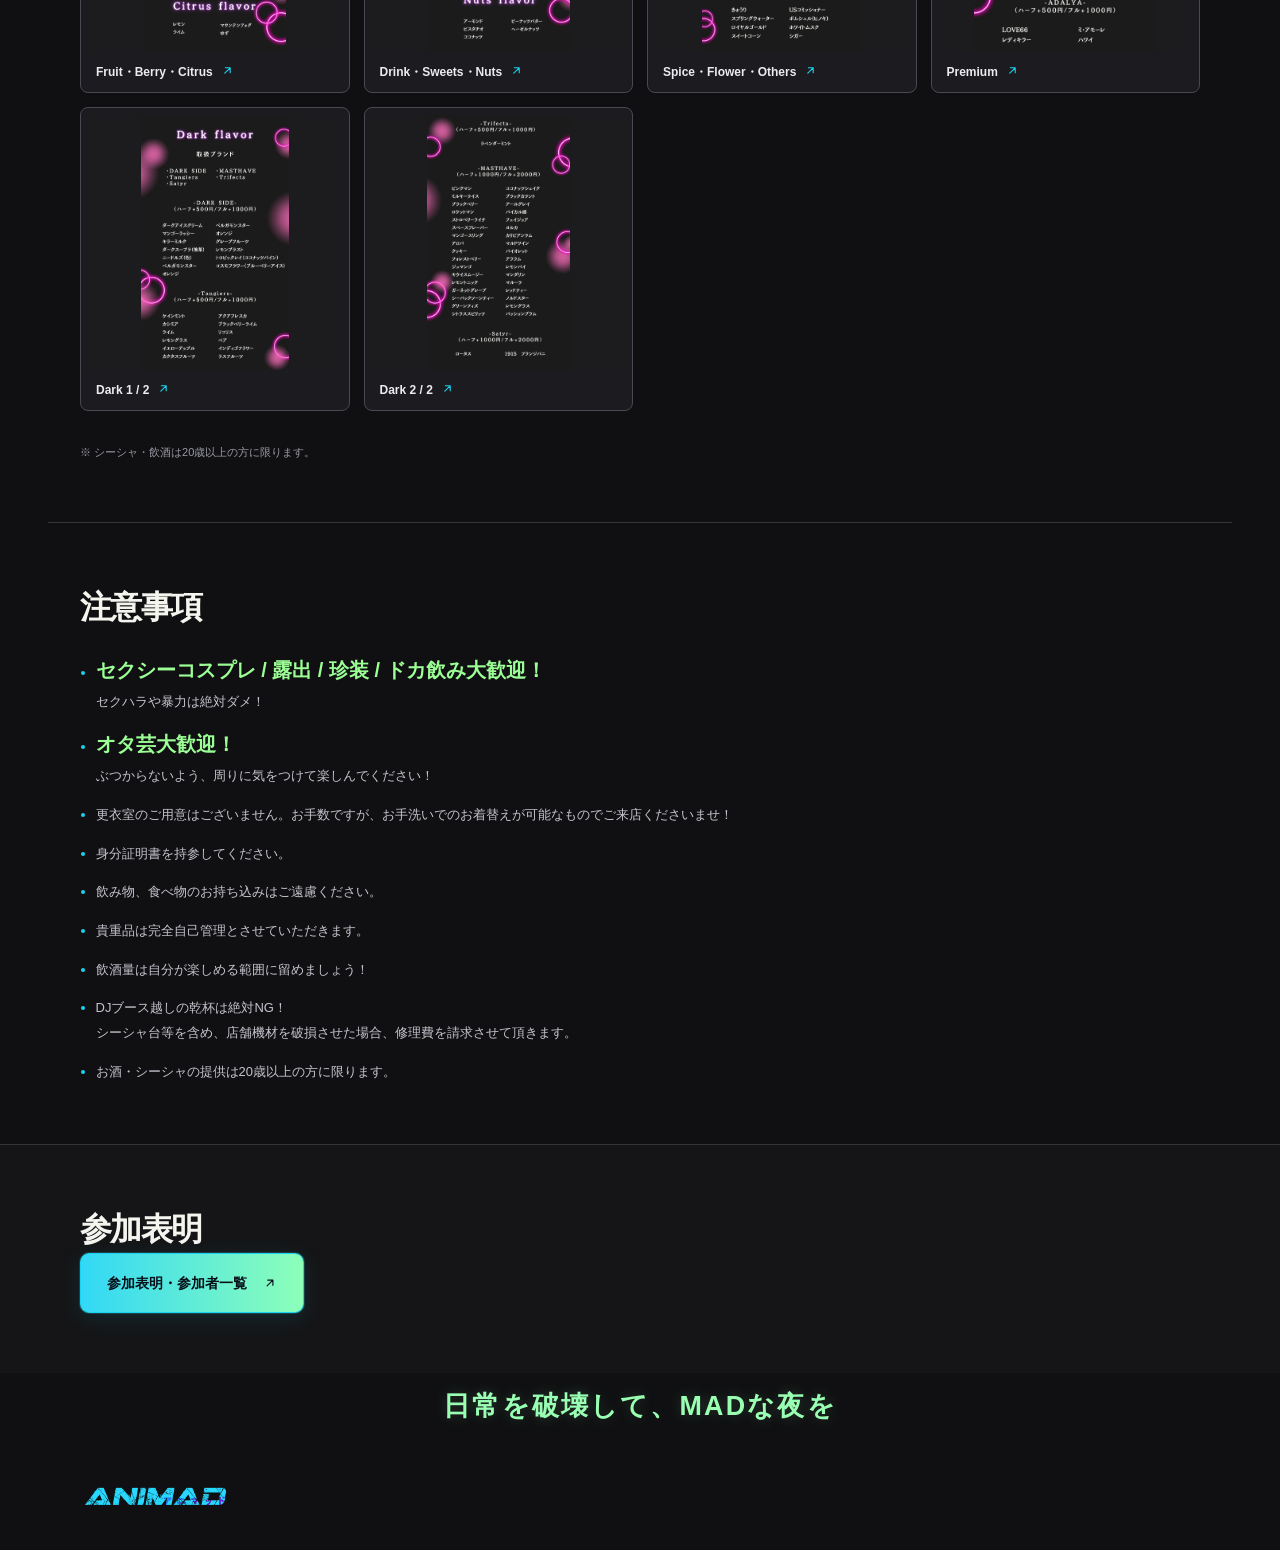
==== commit 79dd71a1: "Add files via upload" ====
--- a/pages/index.html
+++ b/pages/index.html
@@ -243,6 +243,10 @@
 @media(max-width:720px){#rules .rules-welcome{font-size:clamp(16px,4.4vw,18px);}}
 
 /* ANIMAD-DRINK-20261127: drink menu before shisha, full-length readable menu posters. */
+/* ANIMAD-DRINK-UPDATE-20261127: added drink poster; removed duplicate food cards and shisha table. */
+.animad-drink-poster{margin-top:24px;}
+.animad-drink-poster + .animad-poster-gallery{margin-top:28px;}
+
 #drinks { scroll-margin-top:28px; }
 .animad-drinks-section { border-top:1px solid var(--line); padding-bottom:clamp(32px,5vw,58px); }
 .animad-poster-gallery { max-width:590px; }
@@ -326,6 +330,13 @@
 <section aria-labelledby="drinks-title" class="section wrap extra-menu animad-drinks-section" id="drinks">
   <span class="section-tag">DRINK / CHAMPAGNE &amp; SHOT</span>
   <h2 id="drinks-title">ドリンクメニュー</h2>
+  <div class="gallery-block animad-poster-gallery animad-drink-poster">
+    <div class="gallery-head"><h3>カクテル・チューハイ・ソフトドリンク</h3><span>画像を押すと拡大します</span></div>
+    <button type="button" class="menu-image-button animad-poster-button" data-full="./assets/menu/drink-menu.jpg" data-caption="ドリンクメニュー" aria-label="ドリンクメニューを拡大する">
+      <img src="./assets/menu/drink-menu.jpg" width="1055" height="1491" loading="lazy" decoding="async" alt="ドリンクメニュー。カクテル各800円、チューハイ各800円、アサヒビール900円、ソフトドリンク各700円、キャストドリンク1,000円。"/>
+      <span>ドリンクメニュー <svg class="an-arrow an-arrow-up-right" viewBox="0 0 24 24" width="16" height="16" fill="none" stroke="currentColor" stroke-width="2" stroke-linecap="round" stroke-linejoin="round" aria-hidden="true" focusable="false"><path d="M7 17 17 7 M8 7h9v9"/></svg></span>
+    </button>
+  </div>
   <div class="gallery-block animad-poster-gallery">
     <div class="gallery-head"><h3>シャンパン・ショット</h3><span>画像を押すと拡大します</span></div>
     <button type="button" class="menu-image-button animad-poster-button" data-full="./assets/menu/champagne-shot-menu.jpg" data-caption="シャンパン・ショットメニュー" aria-label="シャンパン・ショットメニューを拡大する">
@@ -339,26 +350,12 @@
 <section aria-labelledby="menu-title" class="section wrap extra-menu" id="menu">
 <span class="section-tag">FOOD &amp; SHISHA / OPTIONAL</span>
 <h2 id="menu-title">フード・シーシャメニュー</h2>
-<div aria-labelledby="shisha-price-title" class="shisha-compact">
-<div class="shisha-compact-head"><h3 id="shisha-price-title">シーシャ料金</h3><span>OPTIONAL</span></div>
-<dl>
-<div><dt>シーシャ（2時間）</dt><dd>¥3,000</dd></div>
-<div><dt>アイスホース</dt><dd>¥550</dd></div>
-<div><dt>トップ替え</dt><dd>¥2,000</dd></div>
-</dl>
-</div>
 <div class="gallery-block animad-poster-gallery animad-food-poster">
   <div class="gallery-head"><h3>フード・シーシャ料金表</h3><span>画像を押すと拡大します</span></div>
   <button type="button" class="menu-image-button animad-poster-button" data-full="./assets/menu/food-shisha-overview.jpg" data-caption="フード・シーシャ料金表" aria-label="フード・シーシャ料金表を拡大する">
     <img src="./assets/menu/food-shisha-overview.jpg" width="1055" height="1491" loading="lazy" decoding="async" alt="FOOD & SHISHAの一覧表。シーシャ料金、冷麺、ご飯もの、パスタ、おつまみ、汁もの、デザートを掲載。"/>
     <span>フード・シーシャ料金表 <svg class="an-arrow an-arrow-up-right" viewBox="0 0 24 24" width="16" height="16" fill="none" stroke="currentColor" stroke-width="2" stroke-linecap="round" stroke-linejoin="round" aria-hidden="true" focusable="false"><path d="M7 17 17 7 M8 7h9v9"/></svg></span>
   </button>
-</div>
-<div class="gallery-block"><div class="gallery-head"><h3>フードメニュー</h3><span>画像を押すと拡大します</span></div>
-<div class="menu-gallery food-gallery">
-<button aria-label="フードメニュー1を拡大" class="menu-image-button" data-caption="フードメニュー 1 / 2" data-full="./assets/menu/food-01.jpg" type="button"><img alt="フードメニュー1ページ目。冷麺、ご飯もの、パスタの一覧" height="1920" loading="lazy" src="./assets/menu/food-01.jpg" width="1080"/><span>フードメニュー 1 <svg class="an-arrow an-arrow-up-right" viewBox="0 0 24 24" width="16" height="16" fill="none" stroke="currentColor" stroke-width="2" stroke-linecap="round" stroke-linejoin="round" aria-hidden="true" focusable="false"><path d="M7 17 17 7 M8 7h9v9"/></svg></span></button>
-<button aria-label="フードメニュー2を拡大" class="menu-image-button" data-caption="フードメニュー 2 / 2" data-full="./assets/menu/food-02.jpg" type="button"><img alt="フードメニュー2ページ目。おつまみ、汁もの、デザートの一覧" height="1280" loading="lazy" src="./assets/menu/food-02.jpg" width="720"/><span>フードメニュー 2 <svg class="an-arrow an-arrow-up-right" viewBox="0 0 24 24" width="16" height="16" fill="none" stroke="currentColor" stroke-width="2" stroke-linecap="round" stroke-linejoin="round" aria-hidden="true" focusable="false"><path d="M7 17 17 7 M8 7h9v9"/></svg></span></button>
-</div>
 </div>
 <div class="gallery-block"><div class="gallery-head"><h3>シーシャフレーバー</h3><span>画像を押すと拡大します</span></div>
 <div class="menu-gallery flavor-gallery">
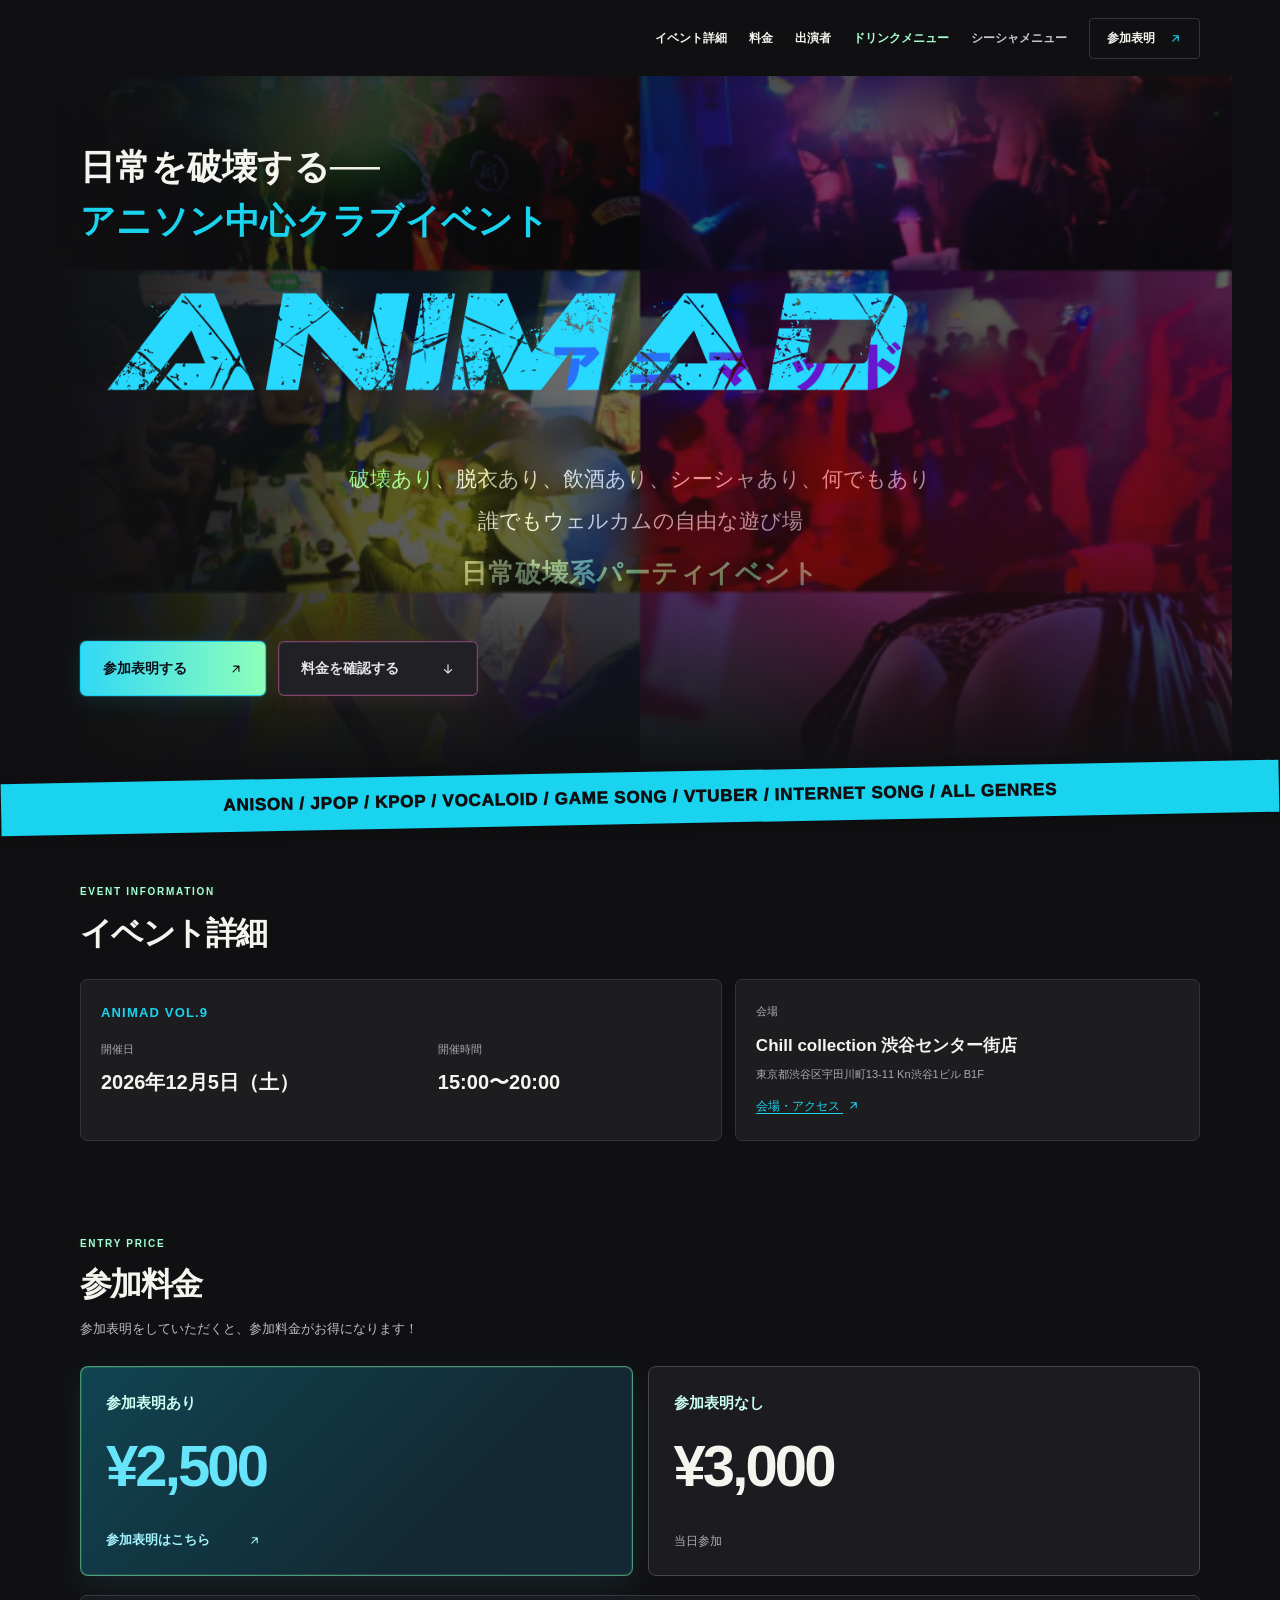
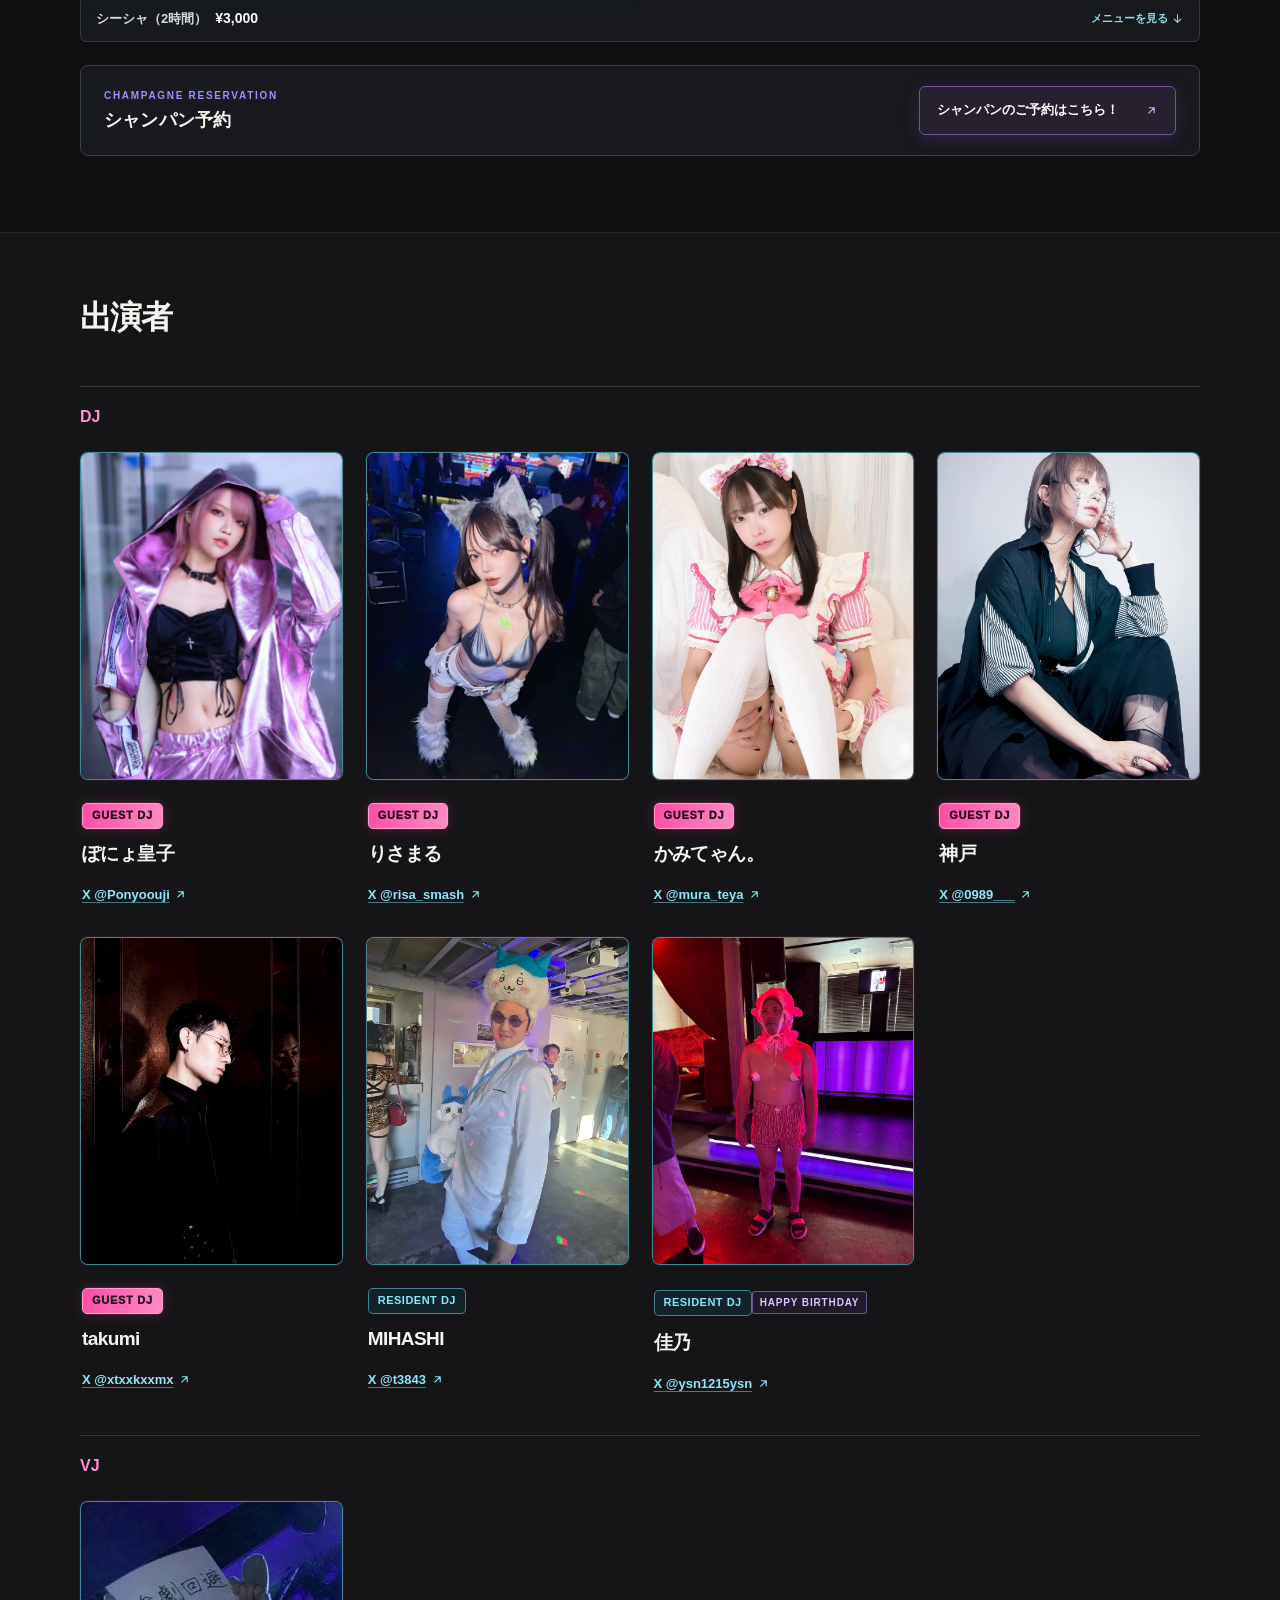
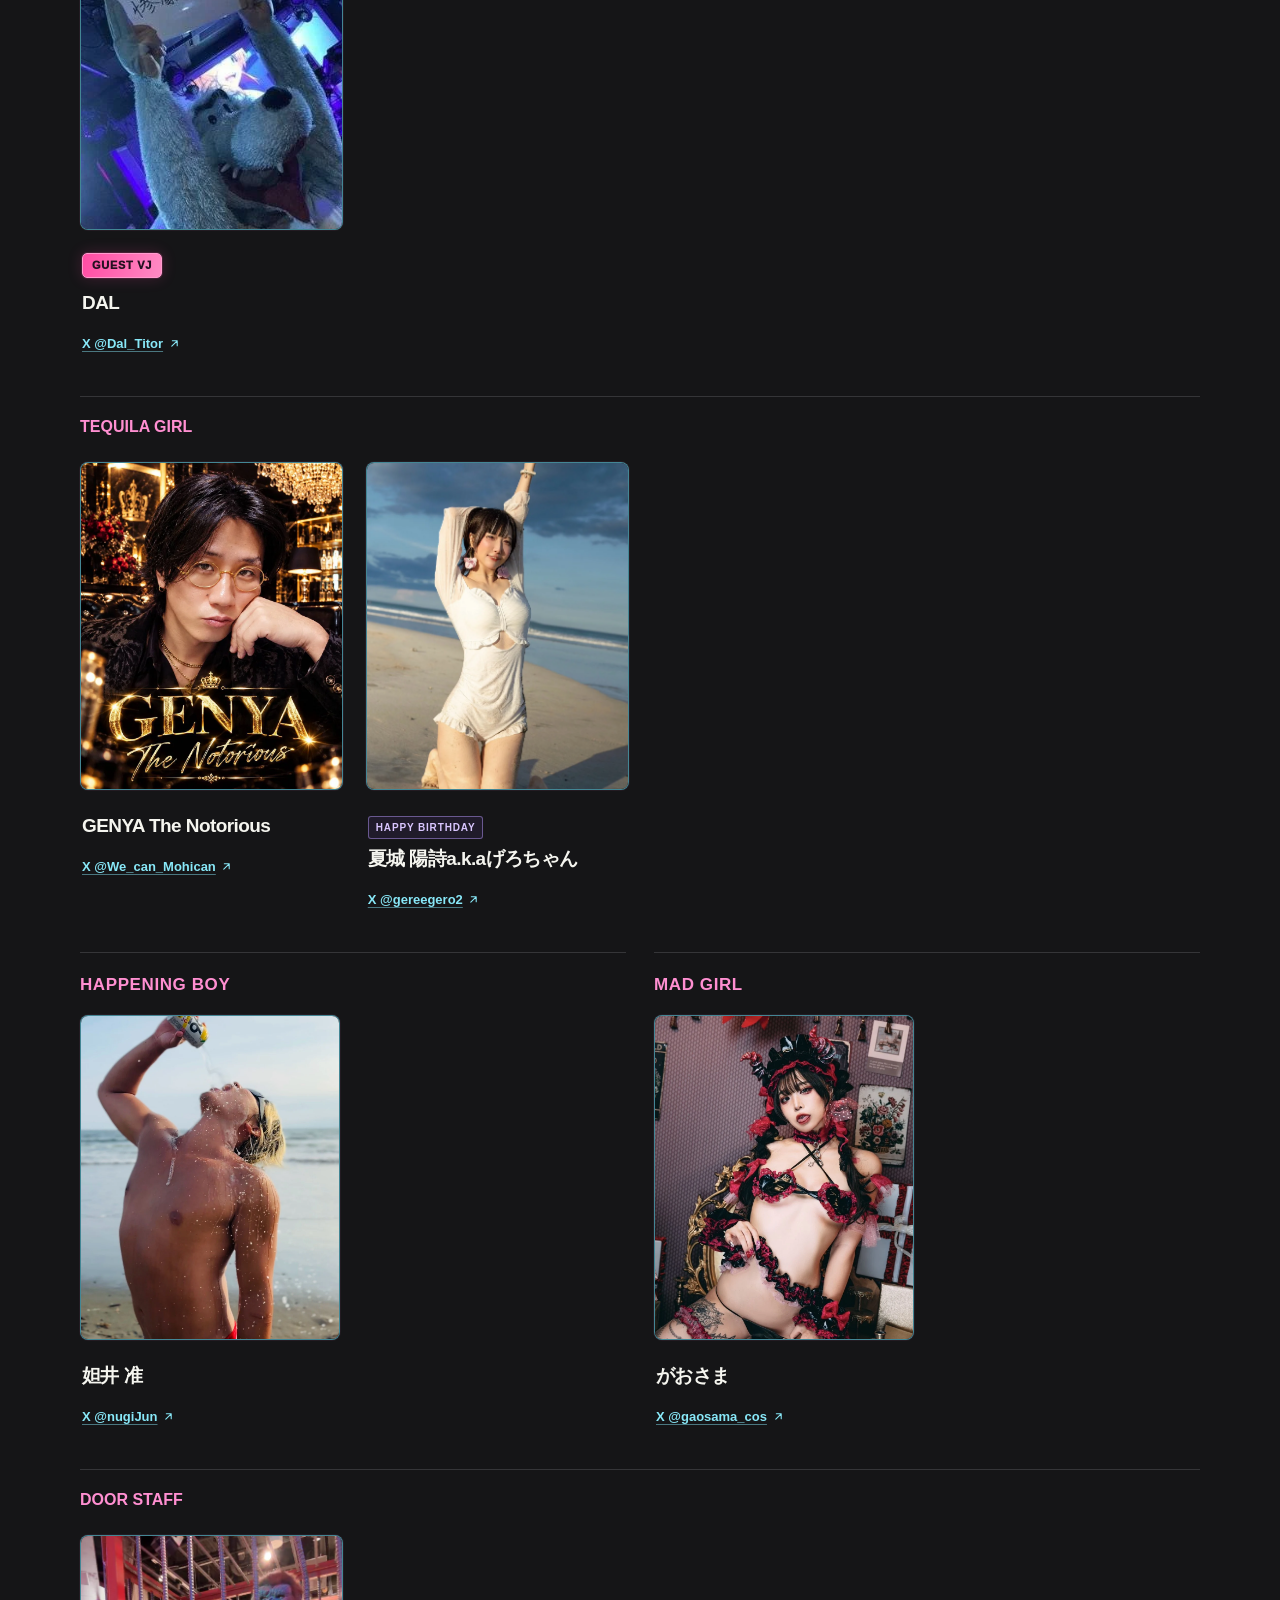
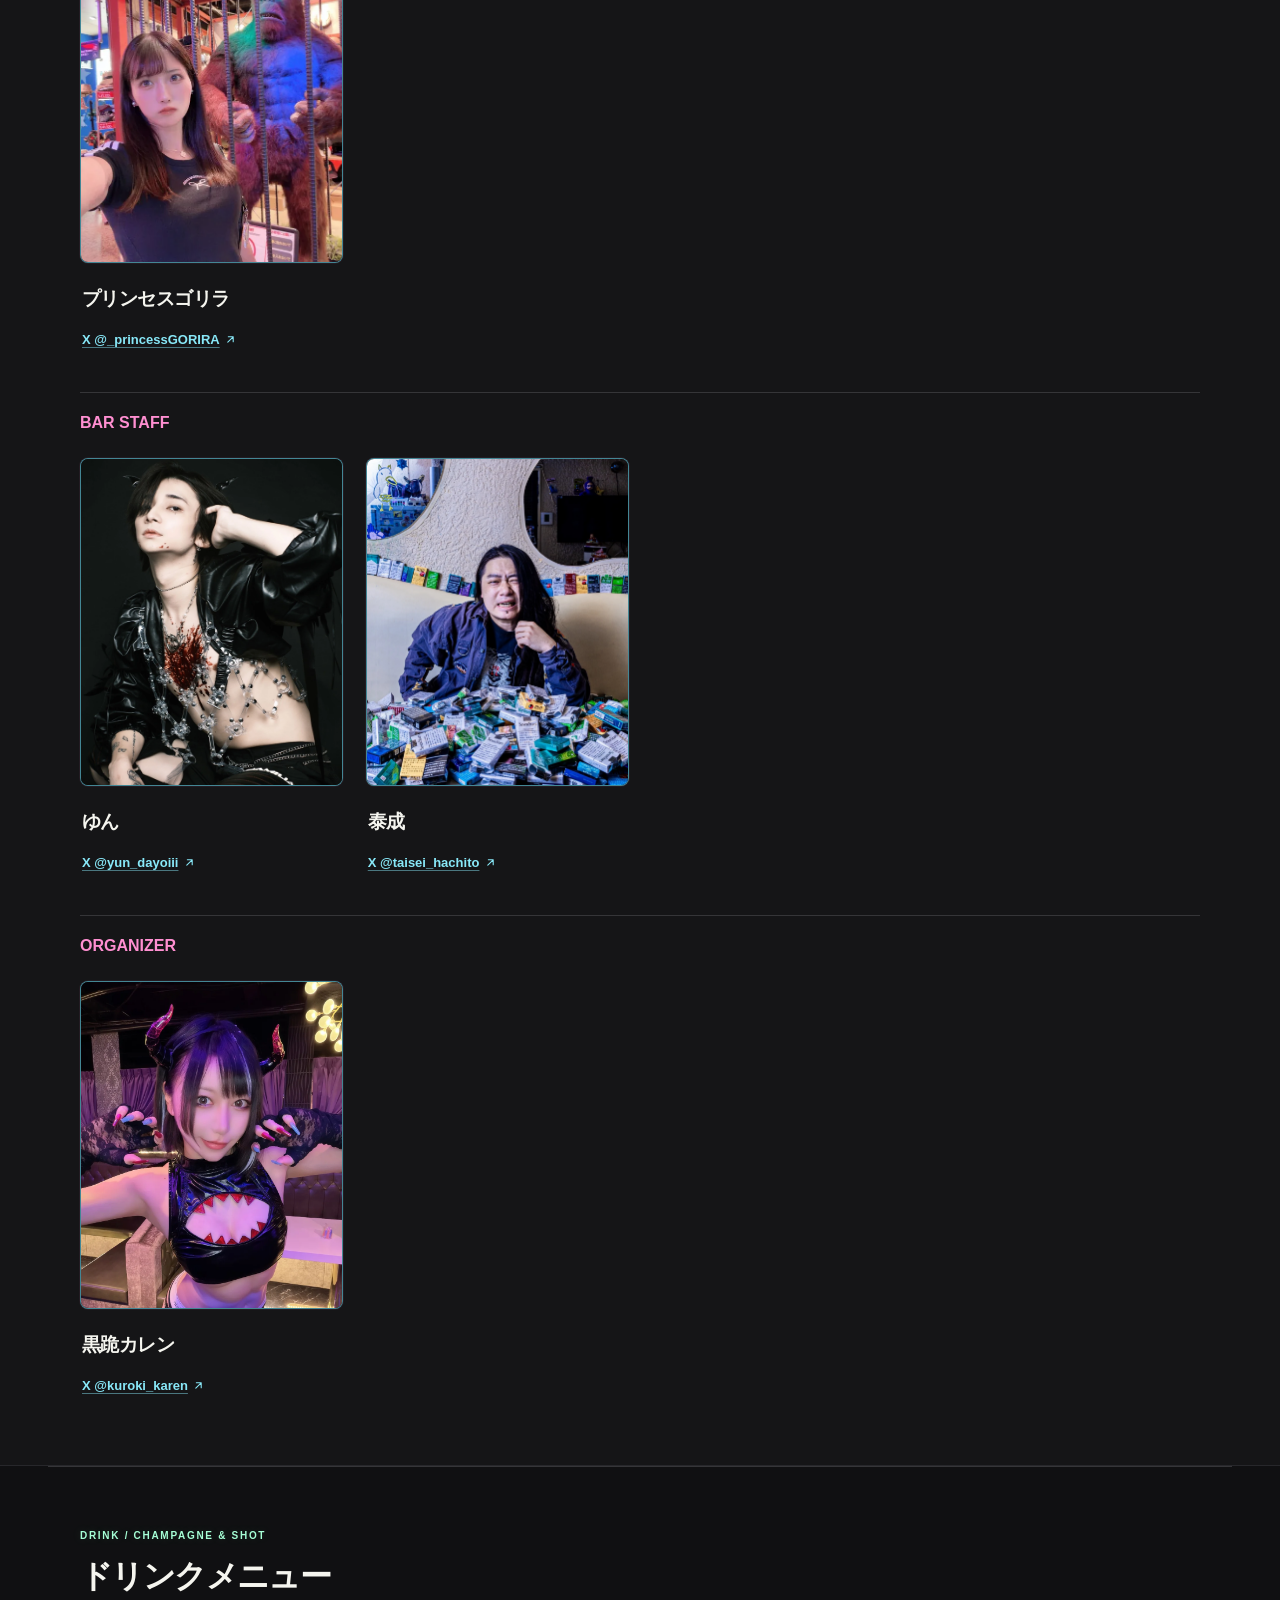
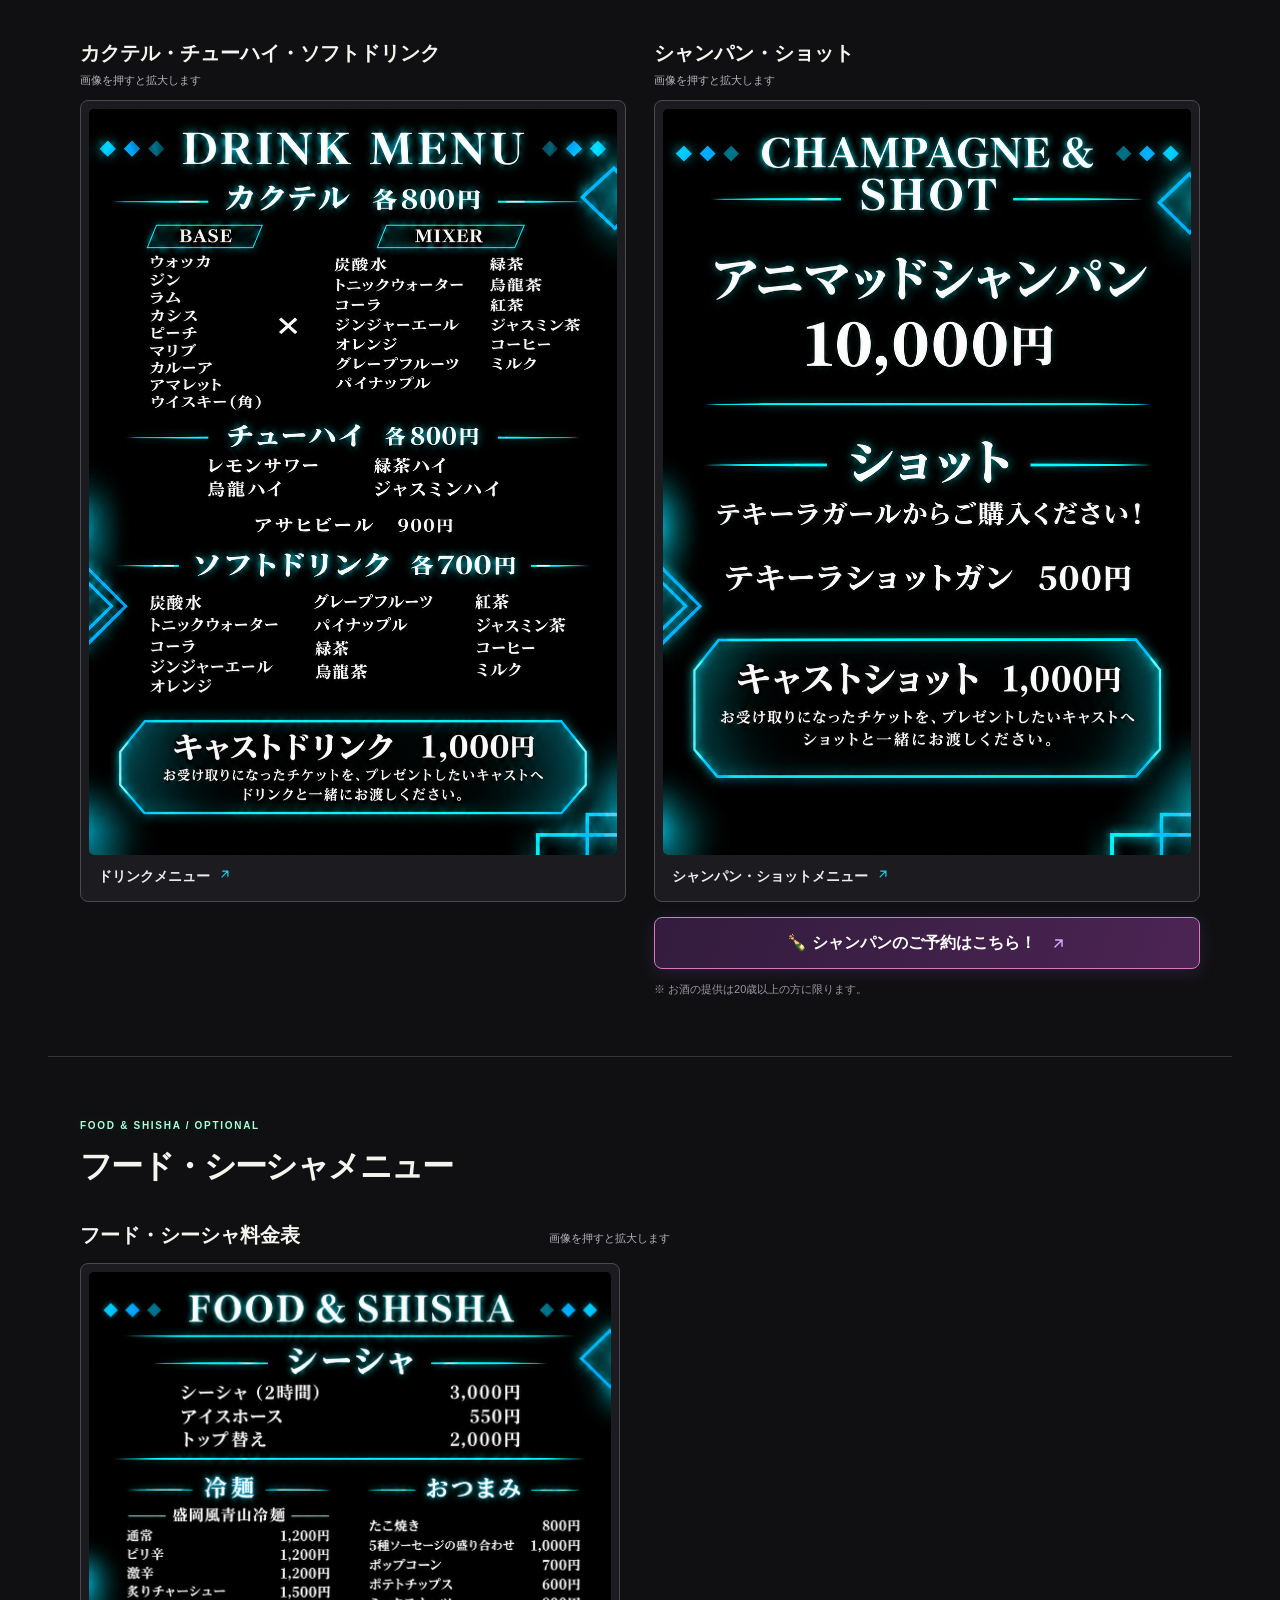
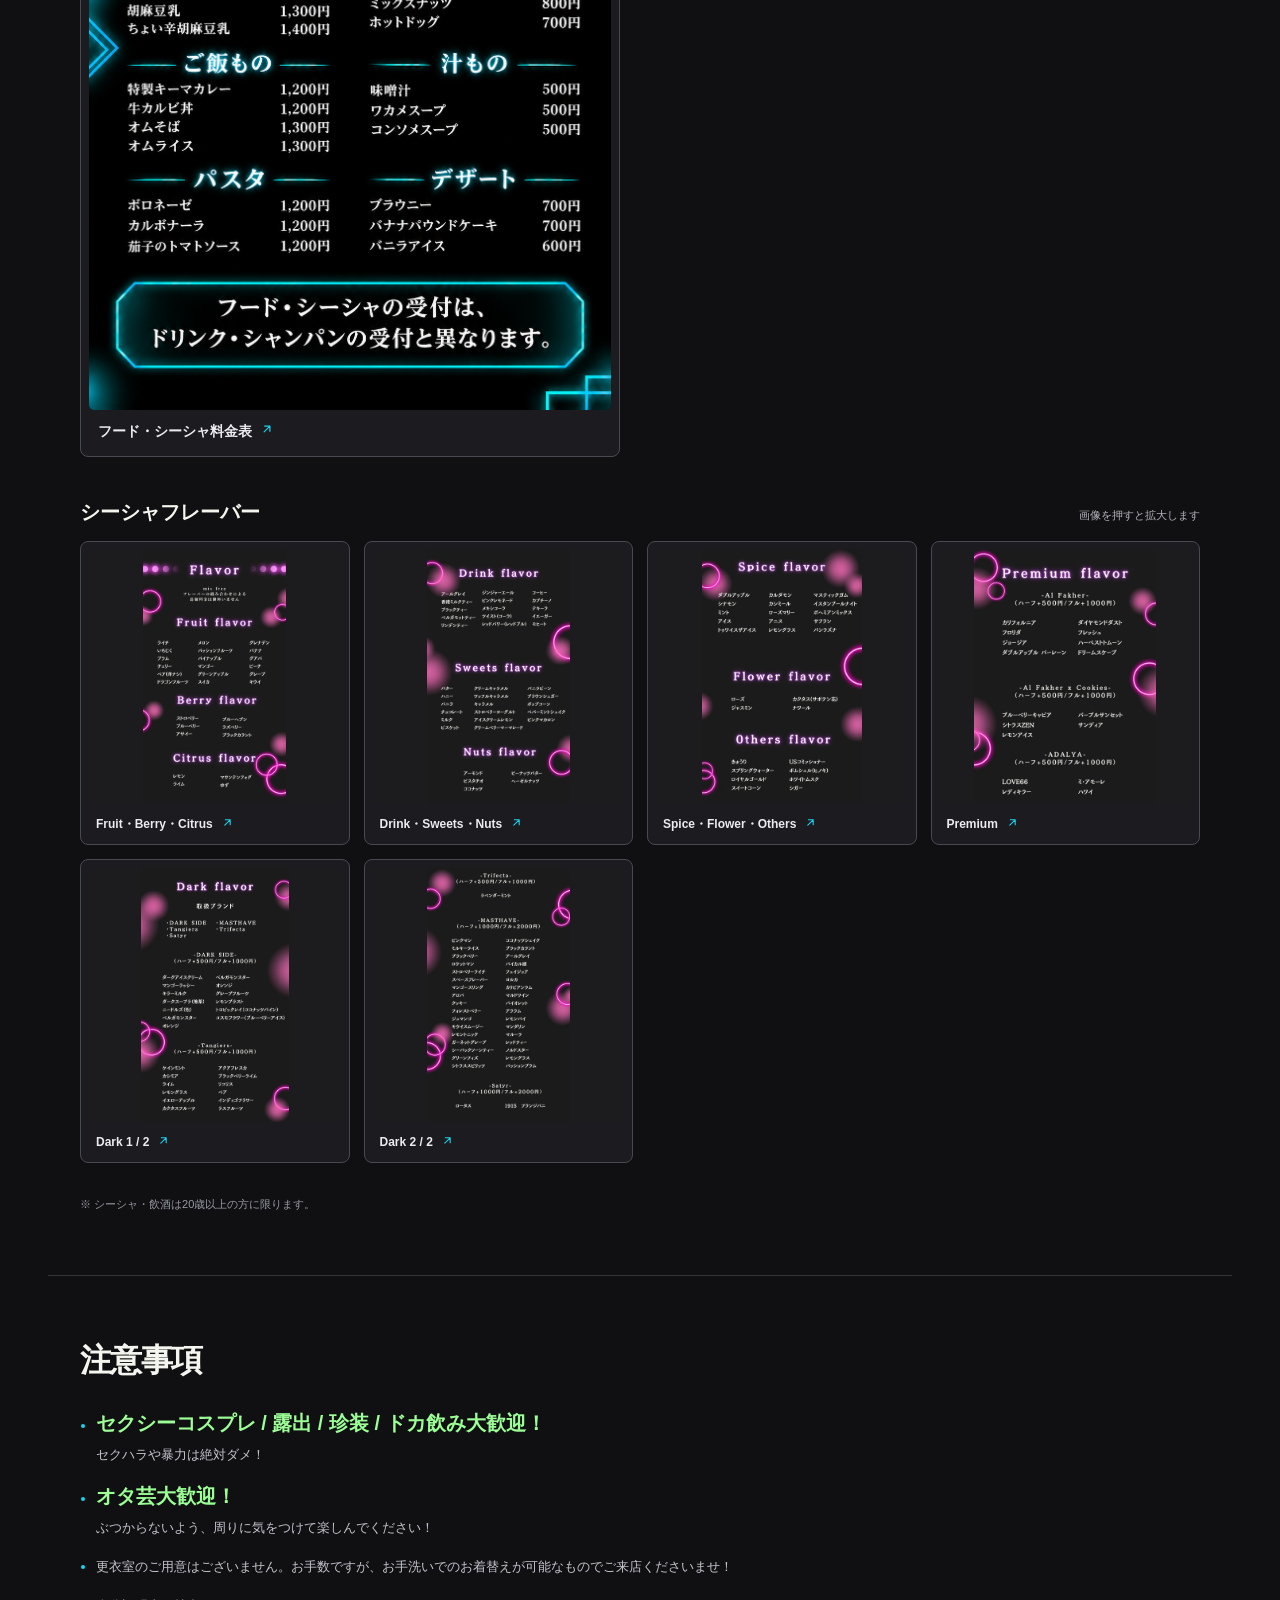
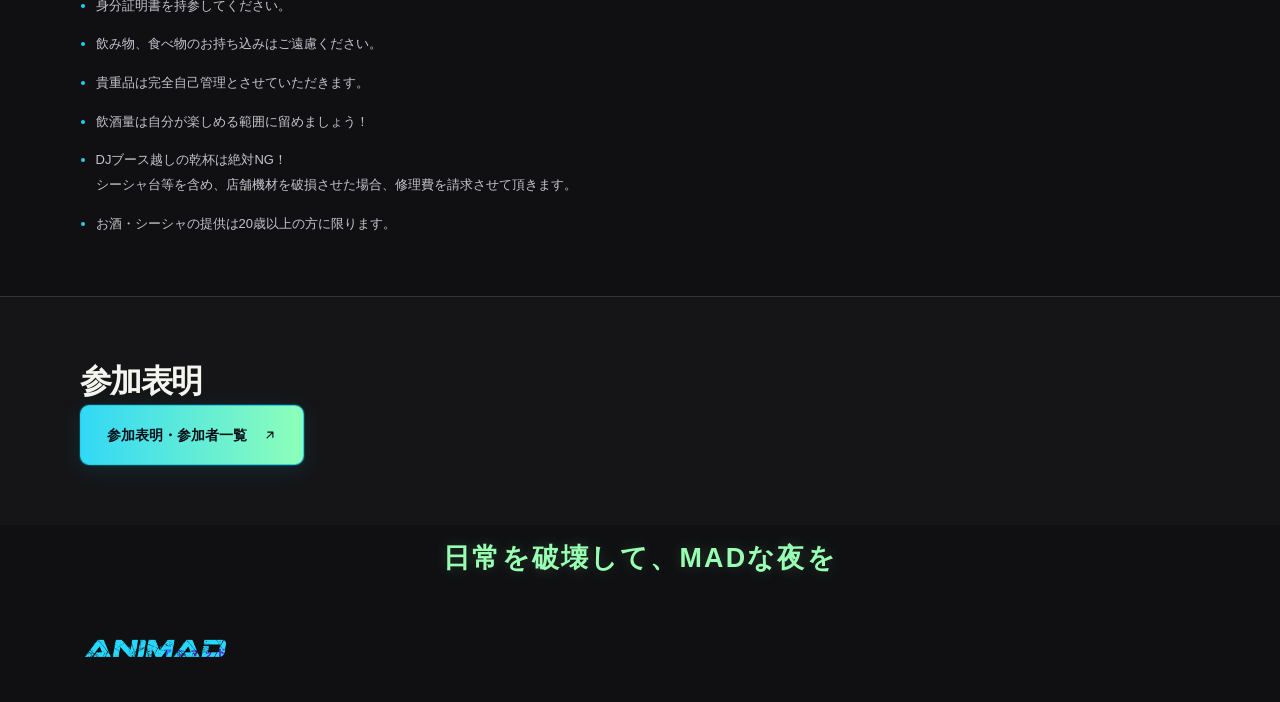
==== commit 020a159b: "Add files via upload" ====
--- a/pages/index.html
+++ b/pages/index.html
@@ -277,6 +277,45 @@
   .animad-poster-reservation { min-height:52px; margin-top:12px; padding:12px; }
 }
 
+
+/* ANIMAD-DRINK-PAIR-20261127: two poster images side by side on desktop and iPhone. */
+.animad-drink-poster-grid{
+  display:grid;
+  grid-template-columns:repeat(2,minmax(0,1fr));
+  align-items:start;
+  gap:clamp(12px,2.6vw,28px);
+  margin-top:25px;
+}
+.animad-drink-poster-grid .gallery-block,
+.animad-drink-poster-grid .animad-drink-poster,
+.animad-drink-poster-grid .animad-drink-poster + .animad-poster-gallery{
+  min-width:0;max-width:none;margin:0;
+}
+.animad-drink-poster-grid .gallery-head{
+  display:flex;flex-direction:column;align-items:flex-start;justify-content:flex-end;
+  gap:4px;min-height:65px;margin:0 0 10px;
+}
+.animad-drink-poster-grid .gallery-head h3{font-size:clamp(15px,1.6vw,20px);line-height:1.4;}
+.animad-drink-poster-grid .animad-poster-button{width:100%;max-width:none;box-sizing:border-box;}
+.animad-drink-poster-grid .animad-poster-button img{display:block;width:100%;height:auto;aspect-ratio:1055/1491;object-fit:contain;}
+.animad-drink-poster-grid .animad-poster-reservation{box-sizing:border-box;width:100%;max-width:none;white-space:normal;line-height:1.5;}
+.animad-drink-poster-grid .menu-note{margin-top:12px;line-height:1.5;}
+@media(max-width:720px){
+  .animad-drink-poster-grid{grid-template-columns:repeat(2,minmax(0,1fr));gap:9px;margin-top:18px;}
+  .animad-drink-poster-grid .gallery-head{min-height:52px;justify-content:flex-end;gap:0;margin-bottom:7px;}
+  .animad-drink-poster-grid .gallery-head h3{font-size:clamp(12px,3.4vw,15px);line-height:1.45;overflow-wrap:anywhere;}
+  .animad-drink-poster-grid .gallery-head span{display:none;}
+  .animad-drink-poster-grid .animad-poster-button{padding:5px;}
+  .animad-drink-poster-grid .animad-poster-button>span{font-size:clamp(10px,2.9vw,12px);padding:8px 3px 4px;gap:4px;}
+  .animad-drink-poster-grid .animad-poster-reservation{min-height:48px;margin-top:9px;padding:9px 7px;gap:6px;font-size:clamp(11px,2.95vw,13px);}
+  .animad-drink-poster-grid .animad-poster-reservation .an-arrow{width:14px;height:14px;min-width:14px;}
+  .animad-drink-poster-grid .menu-note{font-size:10px;margin-top:9px;}
+}
+@media(max-width:370px){
+  .animad-drink-poster-grid{gap:7px;}
+  .animad-drink-poster-grid .gallery-head h3{font-size:11px;}
+}
+
 </style>
 </head>
 <body><a class="skip" href="#main">本文へスキップ</a>
@@ -330,6 +369,7 @@
 <section aria-labelledby="drinks-title" class="section wrap extra-menu animad-drinks-section" id="drinks">
   <span class="section-tag">DRINK / CHAMPAGNE &amp; SHOT</span>
   <h2 id="drinks-title">ドリンクメニュー</h2>
+  <div class="animad-drink-poster-grid" aria-label="ドリンクとシャンパン・ショットのメニュー">
   <div class="gallery-block animad-poster-gallery animad-drink-poster">
     <div class="gallery-head"><h3>カクテル・チューハイ・ソフトドリンク</h3><span>画像を押すと拡大します</span></div>
     <button type="button" class="menu-image-button animad-poster-button" data-full="./assets/menu/drink-menu.jpg" data-caption="ドリンクメニュー" aria-label="ドリンクメニューを拡大する">
@@ -345,6 +385,7 @@
     </button>
     <a class="champagne-reservation-button animad-poster-reservation" href="https://forms.gle/b7xAdKNQwHqxkJFHA" target="_blank" rel="noopener noreferrer">🍾 シャンパンのご予約はこちら！ <svg class="an-arrow an-arrow-up-right" viewBox="0 0 24 24" width="16" height="16" fill="none" stroke="currentColor" stroke-width="2" stroke-linecap="round" stroke-linejoin="round" aria-hidden="true" focusable="false"><path d="M7 17 17 7 M8 7h9v9"/></svg></a>
     <p class="menu-note">※ お酒の提供は20歳以上の方に限ります。</p>
+  </div>
   </div>
 </section>
 <section aria-labelledby="menu-title" class="section wrap extra-menu" id="menu">
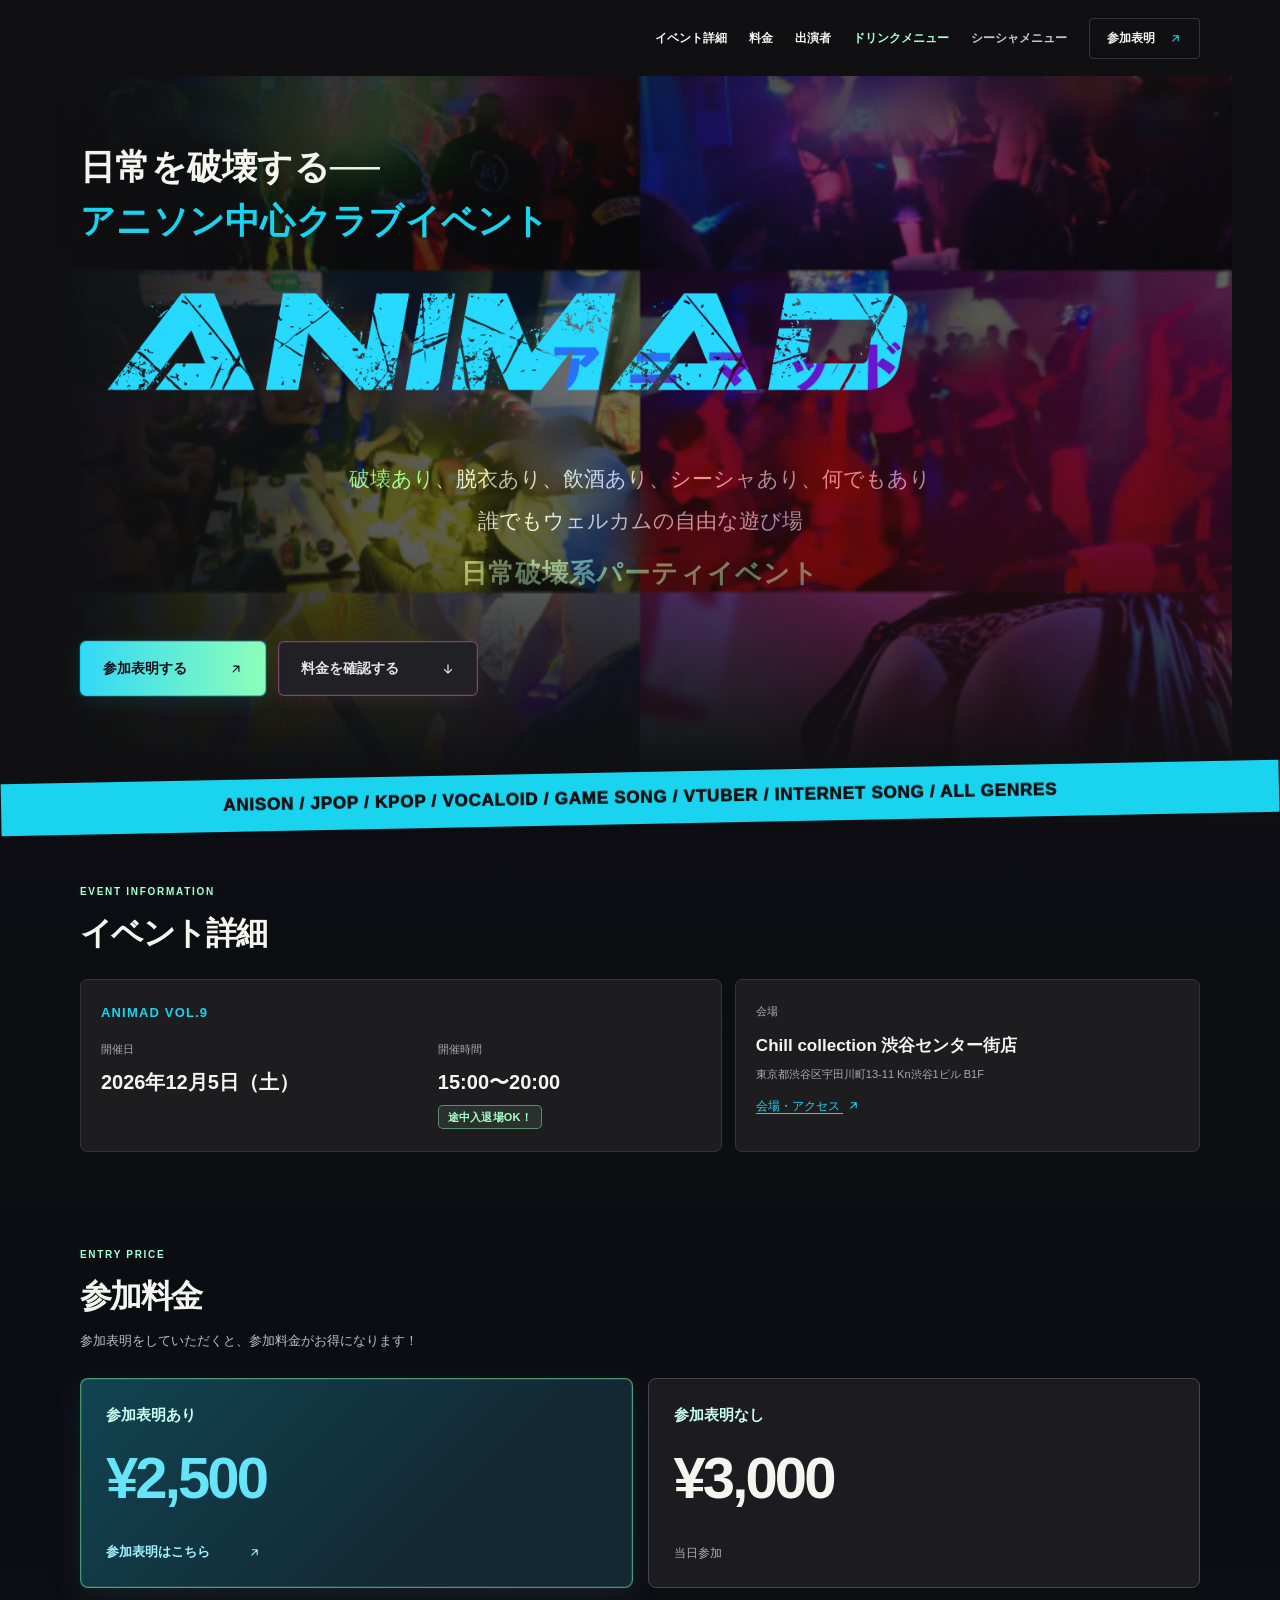
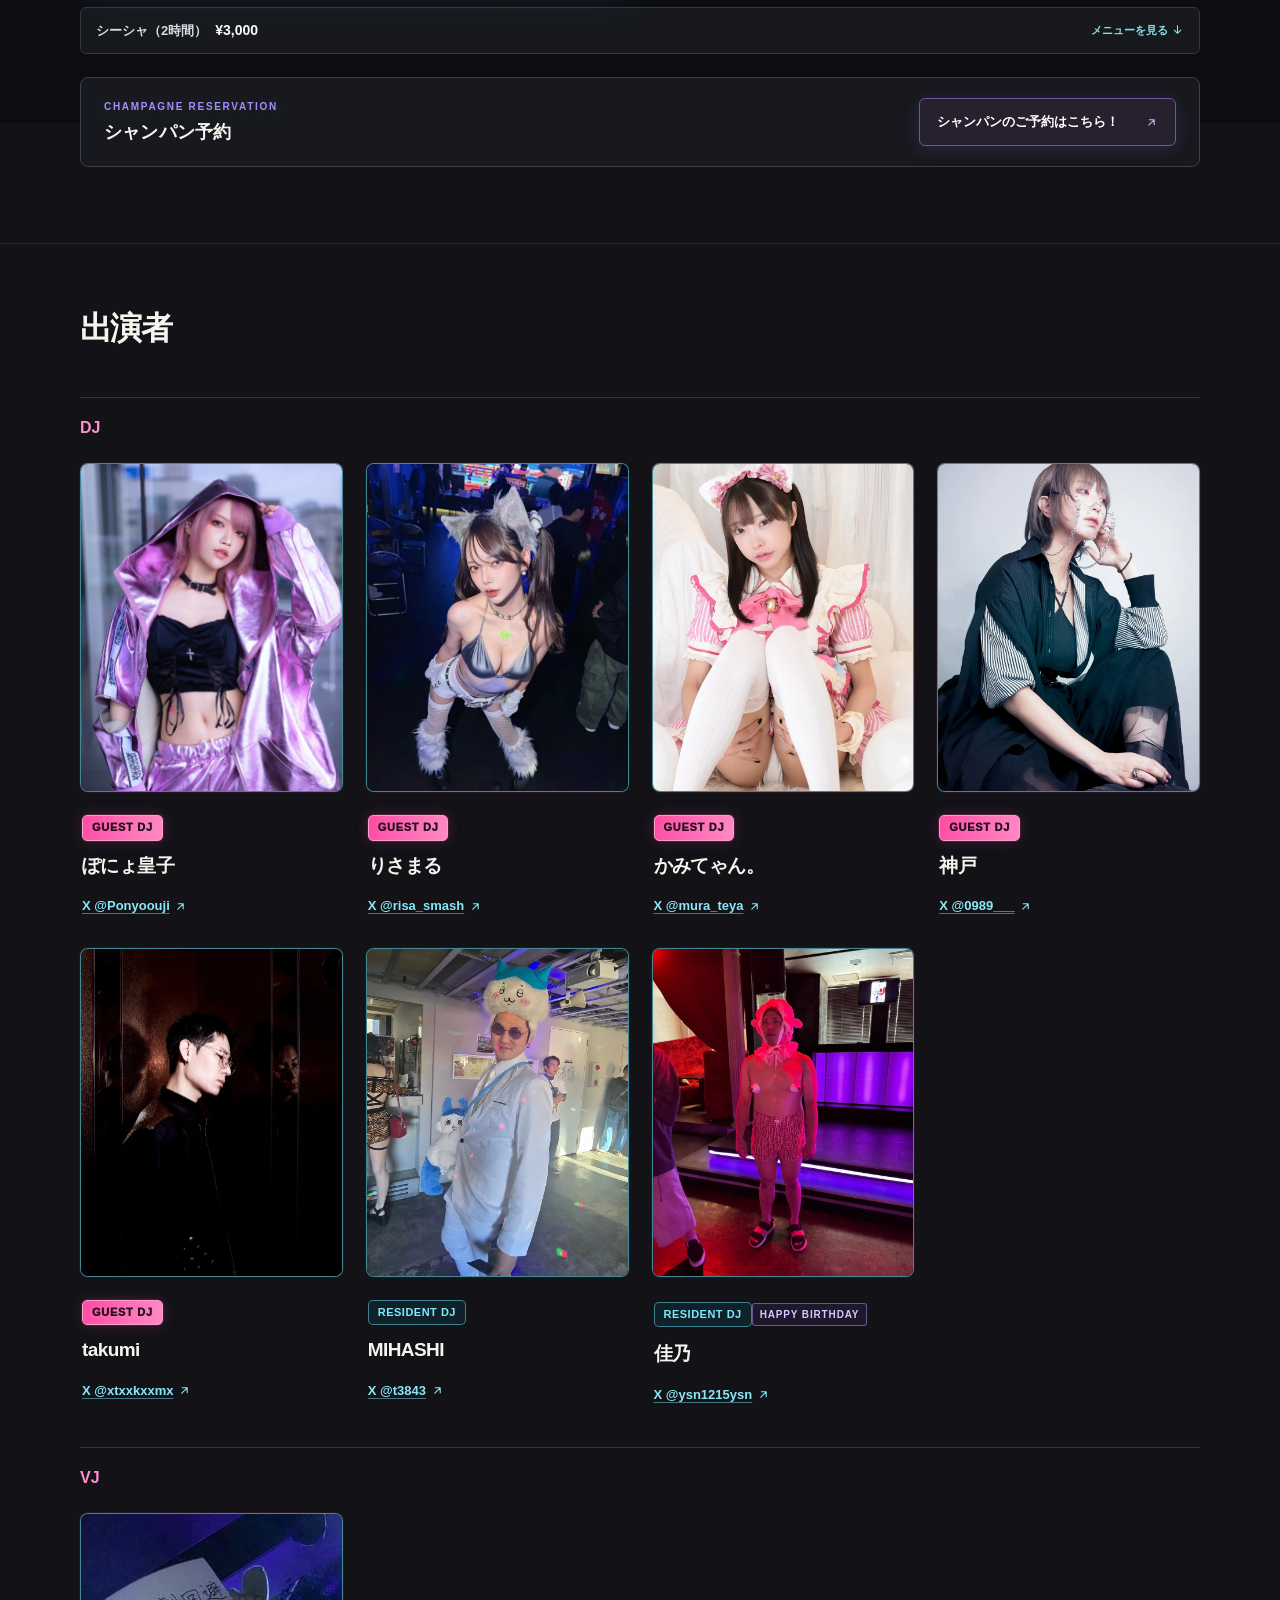
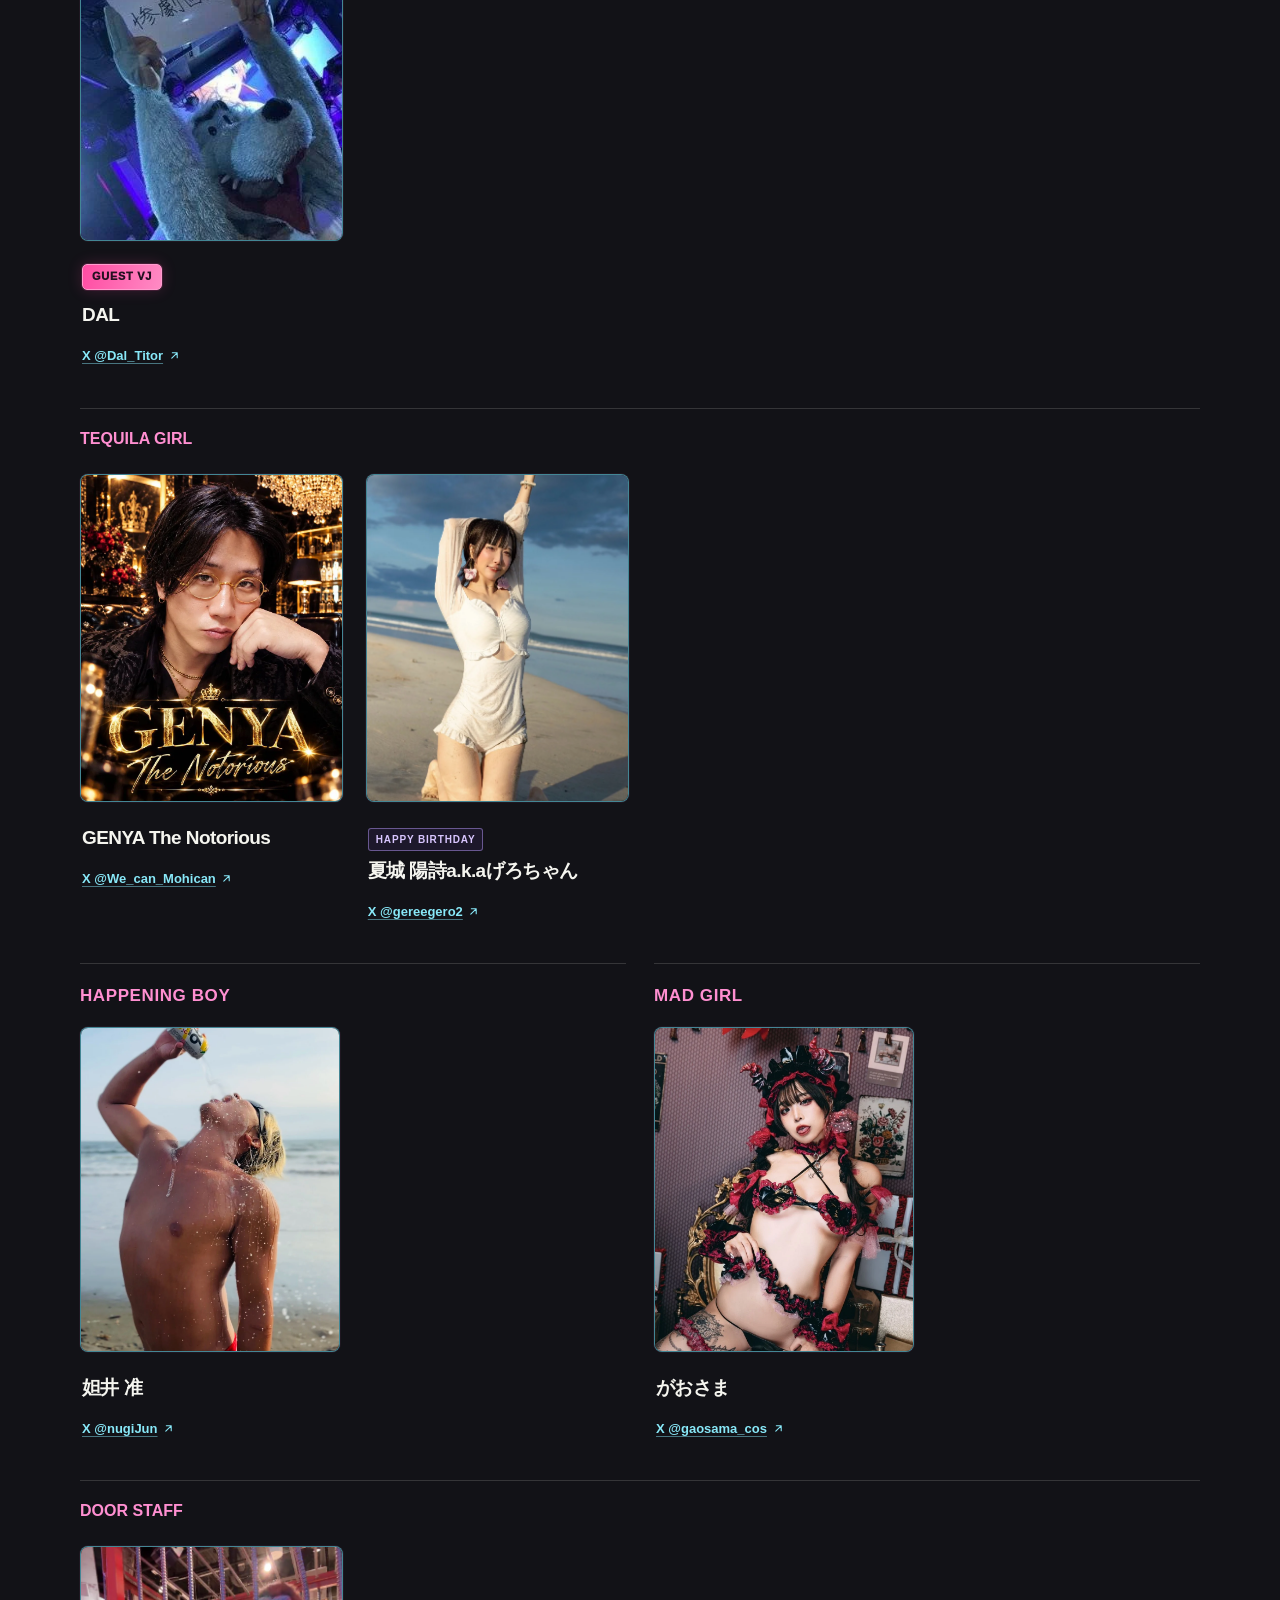
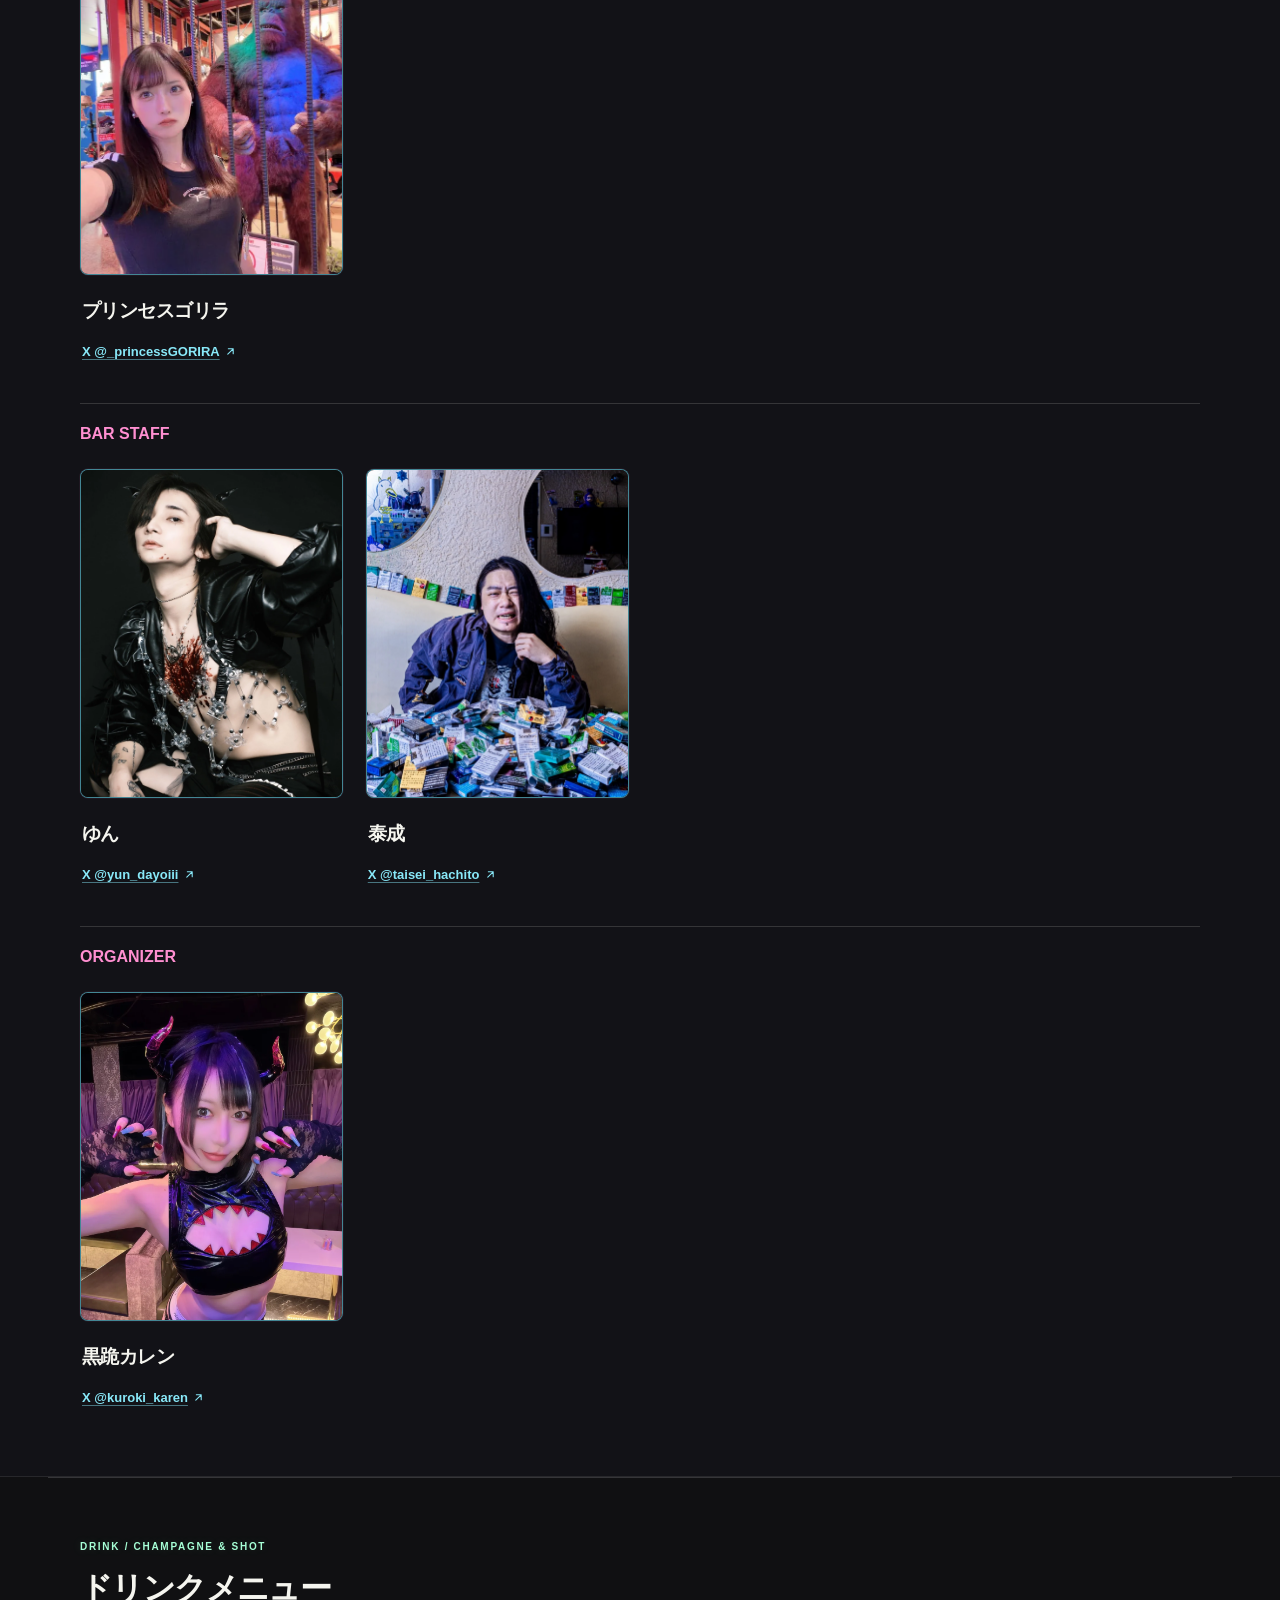
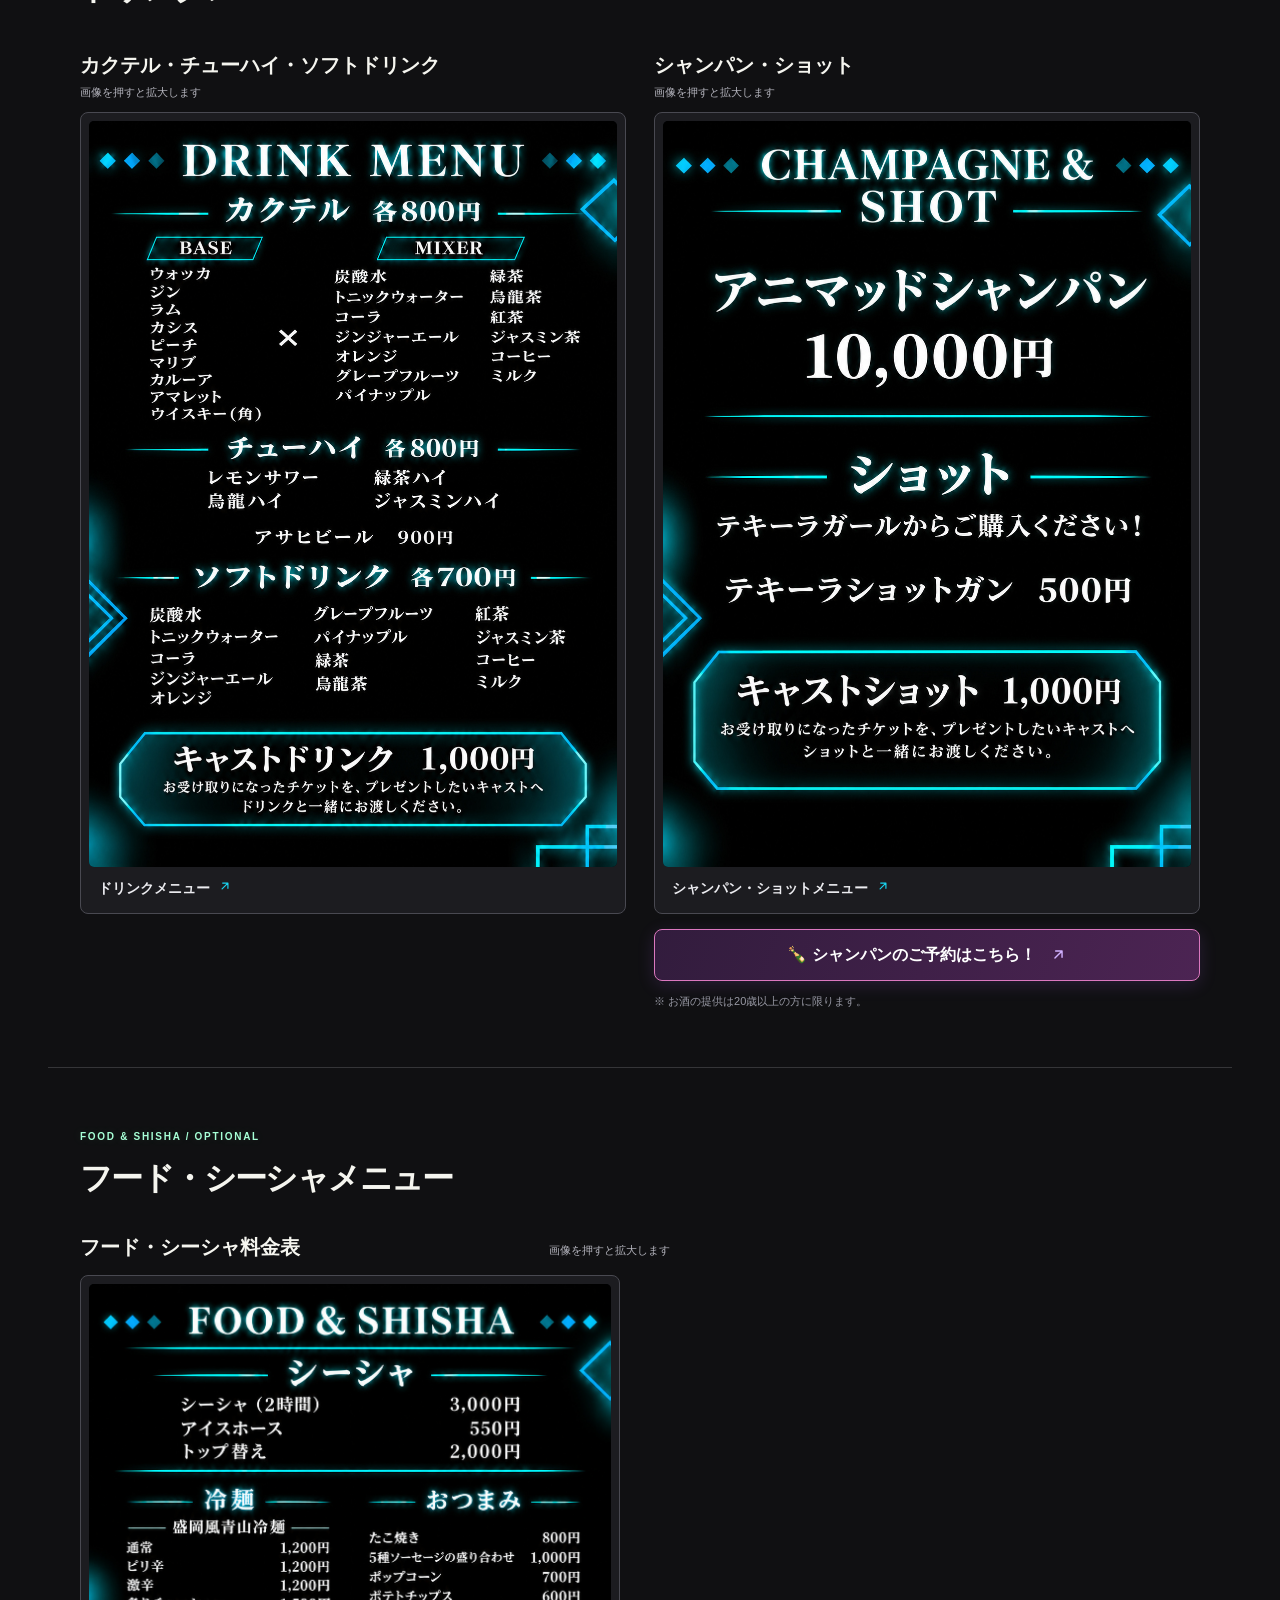
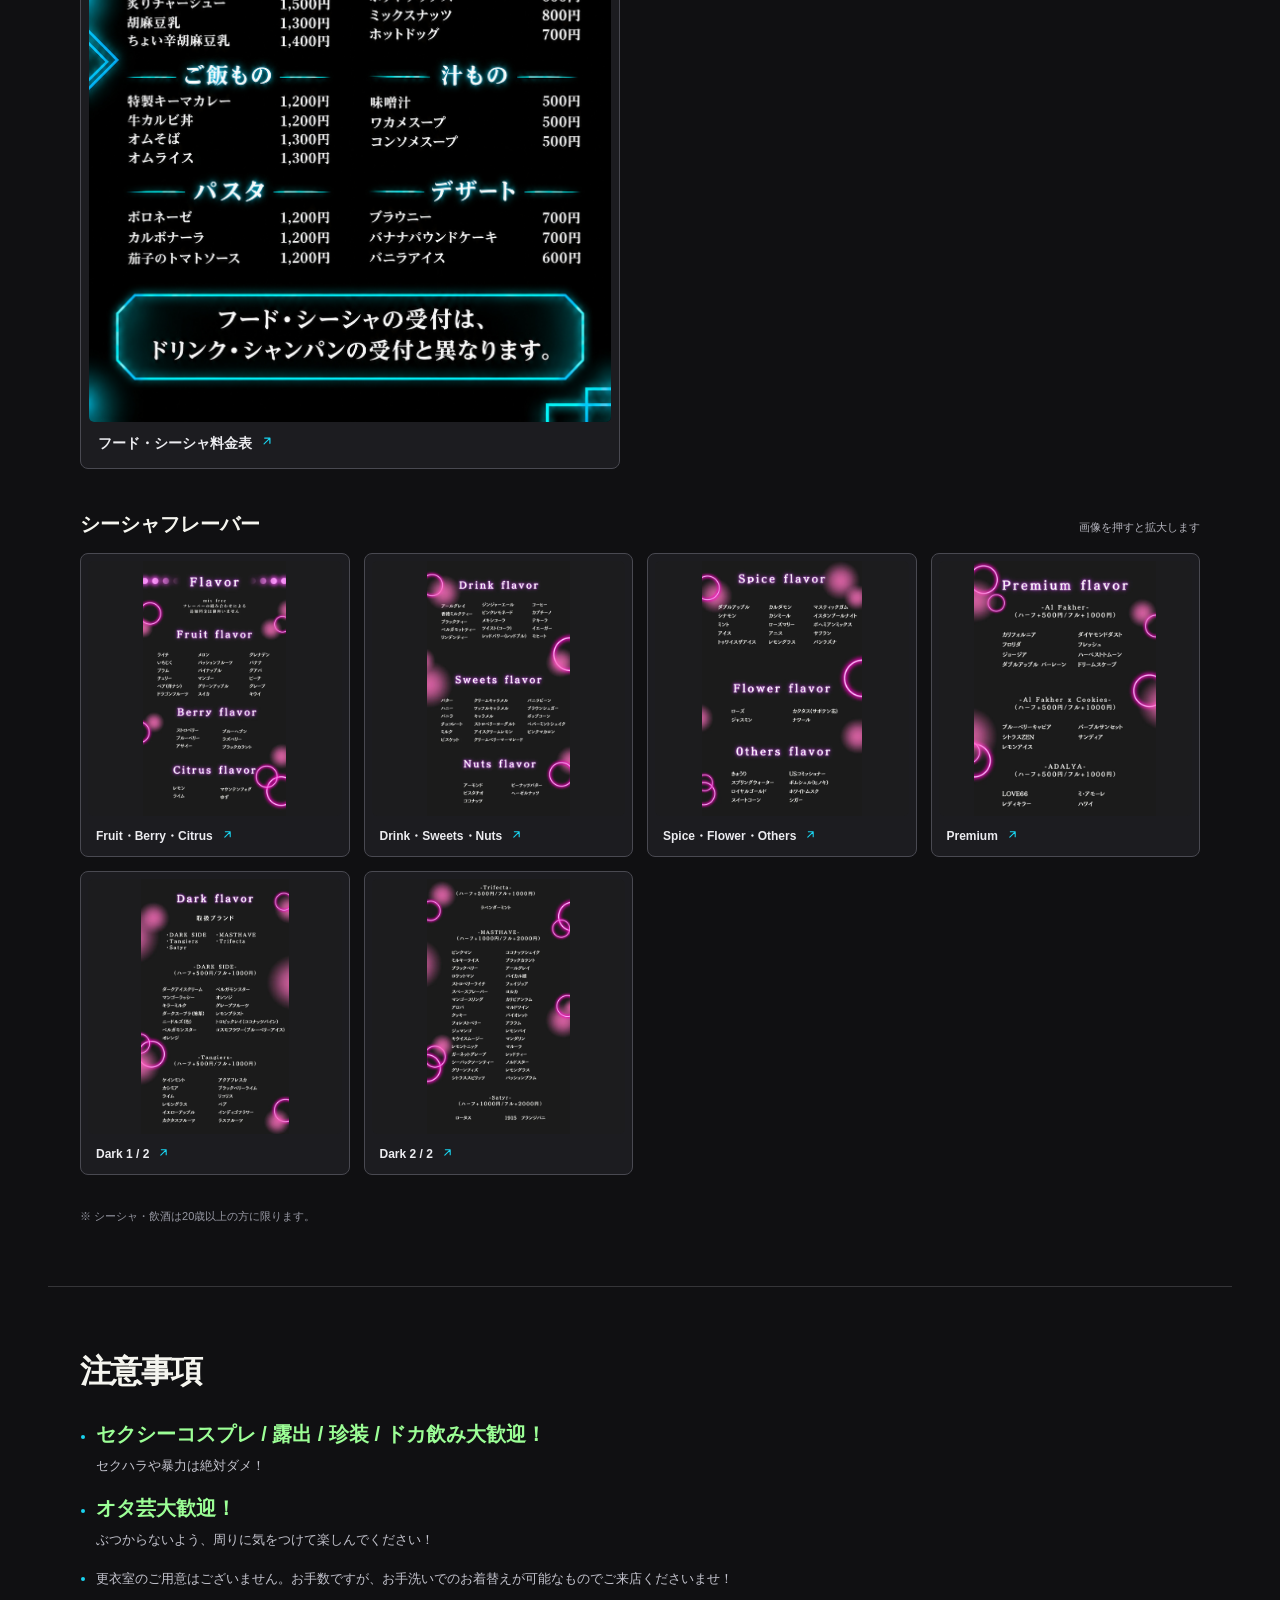
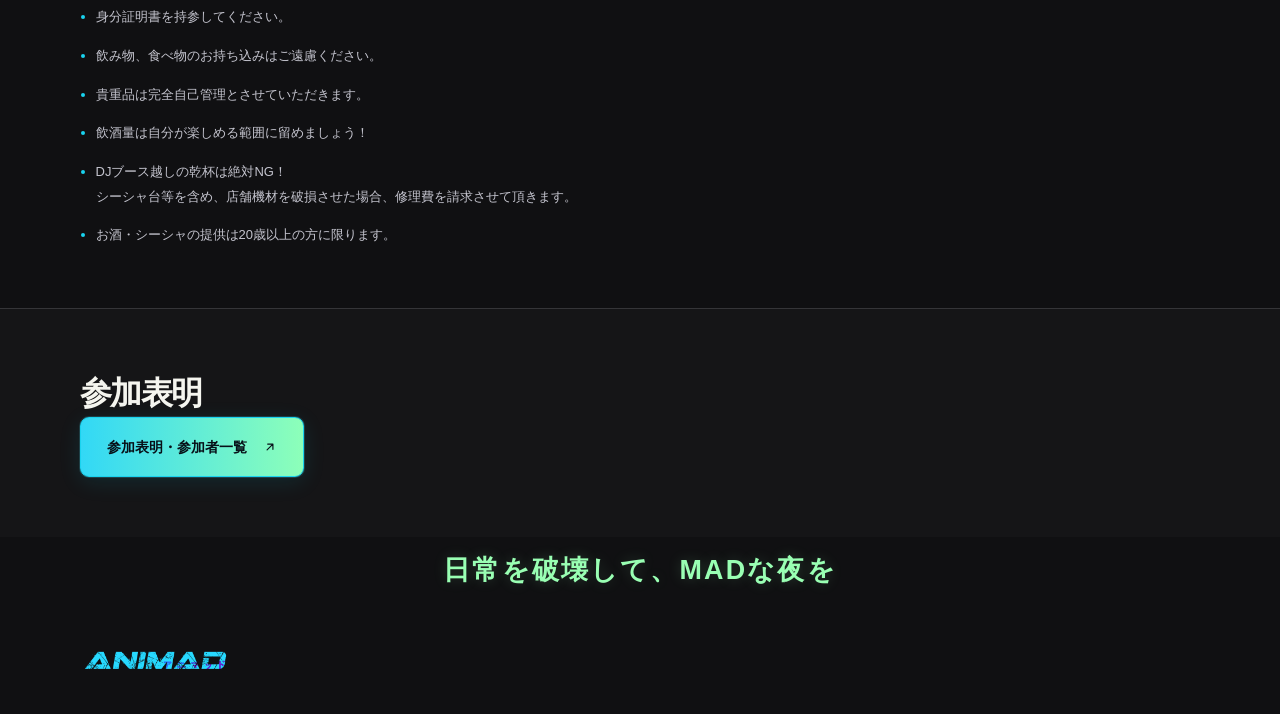
==== commit e4ca89ed: "Add files via upload" ====
--- a/pages/index.html
+++ b/pages/index.html
@@ -316,6 +316,67 @@
   .animad-drink-poster-grid .gallery-head h3{font-size:11px;}
 }
 
+
+/* ANIMAD-VENUE-BACKGROUND-20261127: venue photo behind details, pricing and lineup only. */
+.venue-photo-zone {
+  position:relative;
+  isolation:isolate;
+  background:#121217;
+}
+.venue-photo-zone .venue-photo-layer {
+  position:sticky;
+  top:0;
+  z-index:0;
+  width:100%;
+  height:100vh;
+  height:100svh;
+  margin-bottom:-100vh;
+  margin-bottom:-100svh;
+  pointer-events:none;
+  background-image:
+    linear-gradient(180deg,rgba(11,12,17,.69) 0%,rgba(11,12,17,.77) 100%),
+    url('./assets/venue-floor.webp');
+  background-size:cover;
+  background-position:center center;
+  background-repeat:no-repeat;
+}
+.venue-photo-zone > section {
+  position:relative;
+  z-index:1;
+  background:transparent;
+}
+.venue-photo-zone > .lineup-section {
+  background:transparent;
+}
+.event-overview .overview-schedule-item > .overview-entry-note {
+  display:inline-flex;
+  align-items:center;
+  margin-top:8px;
+  padding:3px 9px;
+  border:1px solid rgba(154,255,180,.45);
+  border-radius:5px;
+  background:rgba(154,255,180,.09);
+  color:#aaffc4;
+  font-size:11px;
+  font-weight:850;
+  letter-spacing:.015em;
+  line-height:1.5;
+  white-space:nowrap;
+}
+@media (max-width:720px) {
+  .venue-photo-zone .venue-photo-layer {
+    background-image:
+      linear-gradient(180deg,rgba(11,12,17,.72),rgba(11,12,17,.80)),
+      url('./assets/venue-floor.webp');
+    background-position:53% center;
+  }
+  .event-overview .overview-schedule-item > .overview-entry-note {
+    font-size:10px;
+    padding:3px 7px;
+    margin-top:7px;
+  }
+}
+
 </style>
 </head>
 <body><a class="skip" href="#main">本文へスキップ</a>
@@ -337,6 +398,8 @@
   <div class="genre-ticker-desktop"><span>ANISON / JPOP / KPOP / VOCALOID / GAME SONG / VTUBER / INTERNET SONG / ALL GENRES</span></div>
   <div class="genre-ticker-mobile" aria-hidden="true"><span>ANISON / JPOP / KPOP / VOCALOID</span><span>GAME SONG / VTUBER / INTERNET SONG / ALL GENRES</span></div>
 </div>
+<div class="venue-photo-zone">
+  <div class="venue-photo-layer" aria-hidden="true"></div>
 <section aria-labelledby="details-title" class="section wrap event-overview" id="details">
 <div class="section-intro"><span class="section-tag">EVENT INFORMATION</span><h2 id="details-title">イベント詳細</h2></div>
 <div class="overview-grid">
@@ -344,7 +407,7 @@
   <span class="overview-edition">ANIMAD VOL.9</span>
   <div class="overview-schedule-grid">
     <div class="overview-schedule-item"><span>開催日</span><strong>2026年12月5日（土）</strong></div>
-    <div class="overview-schedule-item"><span>開催時間</span><strong>15:00〜20:00</strong></div>
+    <div class="overview-schedule-item"><span>開催時間</span><strong>15:00〜20:00</strong><small class="overview-entry-note">途中入退場OK！</small></div>
   </div>
 </div>
 <div class="overview-venue"><span>会場</span><strong>Chill collection 渋谷センター街店</strong><small>東京都渋谷区宇田川町13-11 Kn渋谷1ビル B1F</small><a href="https://chillcollection.net/access/" rel="noopener noreferrer" target="_blank">会場・アクセス <svg class="an-arrow an-arrow-up-right" viewBox="0 0 24 24" width="16" height="16" fill="none" stroke="currentColor" stroke-width="2" stroke-linecap="round" stroke-linejoin="round" aria-hidden="true" focusable="false"><path d="M7 17 17 7 M8 7h9v9"/></svg></a></div>
@@ -366,6 +429,7 @@
 </a>
 <div class="champagne-reservation"><div class="champagne-reservation-copy"><span class="section-tag">CHAMPAGNE RESERVATION</span><h3>シャンパン予約</h3></div><a class="champagne-reservation-button" href="https://forms.gle/b7xAdKNQwHqxkJFHA" rel="noopener noreferrer" target="_blank">シャンパンのご予約はこちら！<svg class="an-arrow an-arrow-up-right" viewBox="0 0 24 24" width="16" height="16" fill="none" stroke="currentColor" stroke-width="2" stroke-linecap="round" stroke-linejoin="round" aria-hidden="true" focusable="false"><path d="M7 17 17 7 M8 7h9v9"/></svg></a></div></section>
 <section aria-labelledby="lineup-title" class="lineup-section" id="lineup"><div class="wrap section"><h2 id="lineup-title">出演者</h2><div class="lineup-grid confirmed" id="lineup-cards"><h3 class="lineup-role">DJ</h3><article class="artist-card"><div class="artist-art pattern-one artist-art-has-photo"><img class="artist-photo" src="./artist-ponyo.webp" alt="ぽにょ皇子の出演者写真" loading="lazy" decoding="async" style="object-position:50% 25%"></div><div class="artist-info"><span class="artist-affiliation is-guest">GUEST DJ</span><span class="tiny-label">DJ</span><h3>ぽにょ皇子</h3><a class="artist-x-link" href="https://x.com/Ponyoouji" target="_blank" rel="noopener noreferrer" aria-label="ぽにょ皇子のXプロフィールを開く">X @Ponyoouji <svg class="an-arrow an-arrow-up-right" viewBox="0 0 24 24" width="16" height="16" fill="none" stroke="currentColor" stroke-width="2" stroke-linecap="round" stroke-linejoin="round" aria-hidden="true" focusable="false"><path d="M7 17 17 7 M8 7h9v9"/></svg></a></div></article><article class="artist-card"><div class="artist-art pattern-two artist-art-has-photo"><img class="artist-photo" src="./artist-risamaru.webp" alt="りさまるの出演者写真" loading="lazy" decoding="async" style="object-position:50% 32%"></div><div class="artist-info"><span class="artist-affiliation is-guest">GUEST DJ</span><span class="tiny-label">DJ</span><h3>りさまる</h3><a class="artist-x-link" href="https://x.com/risa_smash" target="_blank" rel="noopener noreferrer" aria-label="りさまるのXプロフィールを開く">X @risa_smash <svg class="an-arrow an-arrow-up-right" viewBox="0 0 24 24" width="16" height="16" fill="none" stroke="currentColor" stroke-width="2" stroke-linecap="round" stroke-linejoin="round" aria-hidden="true" focusable="false"><path d="M7 17 17 7 M8 7h9v9"/></svg></a></div></article><article class="artist-card"><div class="artist-art pattern-three artist-art-has-photo"><img class="artist-photo" src="./artist-kamiteyan.webp" alt="かみてゃん。の出演者写真" loading="lazy" decoding="async" style="object-position:50% 26%"></div><div class="artist-info"><span class="artist-affiliation is-guest">GUEST DJ</span><span class="tiny-label">DJ</span><h3>かみてゃん。</h3><a class="artist-x-link" href="https://x.com/mura_teya" target="_blank" rel="noopener noreferrer" aria-label="かみてゃん。のXプロフィールを開く">X @mura_teya <svg class="an-arrow an-arrow-up-right" viewBox="0 0 24 24" width="16" height="16" fill="none" stroke="currentColor" stroke-width="2" stroke-linecap="round" stroke-linejoin="round" aria-hidden="true" focusable="false"><path d="M7 17 17 7 M8 7h9v9"/></svg></a></div></article><article class="artist-card"><div class="artist-art pattern-one artist-art-has-photo"><img class="artist-photo" src="./artist-kobe.webp" alt="神戸の出演者写真" loading="lazy" decoding="async" style="object-position:50% 28%"></div><div class="artist-info"><span class="artist-affiliation is-guest">GUEST DJ</span><span class="tiny-label">DJ</span><h3>神戸</h3><a class="artist-x-link" href="https://x.com/0989___" target="_blank" rel="noopener noreferrer" aria-label="神戸のXプロフィールを開く">X @0989___ <svg class="an-arrow an-arrow-up-right" viewBox="0 0 24 24" width="16" height="16" fill="none" stroke="currentColor" stroke-width="2" stroke-linecap="round" stroke-linejoin="round" aria-hidden="true" focusable="false"><path d="M7 17 17 7 M8 7h9v9"/></svg></a></div></article><article class="artist-card"><div class="artist-art pattern-two artist-art-has-photo"><img class="artist-photo" src="./artist-takumi.webp" alt="takumiの出演者写真" loading="lazy" decoding="async" style="object-position:50% 39%"/></div><div class="artist-info"><span class="artist-affiliation is-guest">GUEST DJ</span><span class="tiny-label">DJ</span><h3>takumi</h3><a class="artist-x-link" href="https://x.com/xtxxkxxmx" target="_blank" rel="noopener noreferrer" aria-label="takumiのXプロフィールを開く">X @xtxxkxxmx <svg class="an-arrow an-arrow-up-right" viewBox="0 0 24 24" width="16" height="16" fill="none" stroke="currentColor" stroke-width="2" stroke-linecap="round" stroke-linejoin="round" aria-hidden="true" focusable="false"><path d="M7 17 17 7 M8 7h9v9"/></svg></a></div></article><article class="artist-card"><div class="artist-art pattern-three artist-art-has-photo"><img class="artist-photo" src="./artist-mihashi.webp" alt="MIHASHIの出演者写真" loading="lazy" decoding="async" style="object-position:50% 7%"></div><div class="artist-info"><span class="artist-affiliation is-resident">RESIDENT DJ</span><span class="tiny-label">DJ</span><h3>MIHASHI</h3><a class="artist-x-link" href="https://x.com/t3843" target="_blank" rel="noopener noreferrer" aria-label="MIHASHIのXプロフィールを開く">X @t3843 <svg class="an-arrow an-arrow-up-right" viewBox="0 0 24 24" width="16" height="16" fill="none" stroke="currentColor" stroke-width="2" stroke-linecap="round" stroke-linejoin="round" aria-hidden="true" focusable="false"><path d="M7 17 17 7 M8 7h9v9"/></svg></a></div></article><article class="artist-card"><div class="artist-art pattern-one artist-art-has-photo"><img class="artist-photo" src="./artist-yoshino.webp" alt="佳乃の出演者写真" loading="lazy" decoding="async" style="object-position:50% 24%"></div><div class="artist-info"><span class="artist-affiliation is-resident">RESIDENT DJ</span><span class="tiny-label">DJ</span><span class="birthday-label">HAPPY BIRTHDAY</span><h3>佳乃</h3><a class="artist-x-link" href="https://x.com/ysn1215ysn" target="_blank" rel="noopener noreferrer" aria-label="佳乃のXプロフィールを開く">X @ysn1215ysn <svg class="an-arrow an-arrow-up-right" viewBox="0 0 24 24" width="16" height="16" fill="none" stroke="currentColor" stroke-width="2" stroke-linecap="round" stroke-linejoin="round" aria-hidden="true" focusable="false"><path d="M7 17 17 7 M8 7h9v9"/></svg></a></div></article><h3 class="lineup-role">VJ</h3><article class="artist-card"><div class="artist-art pattern-two artist-art-has-photo"><img class="artist-photo" src="./artist-dal.webp" alt="DALの出演者写真" loading="lazy" decoding="async" style="object-position:50% 45%"></div><div class="artist-info"><span class="artist-affiliation is-guest">GUEST VJ</span><span class="tiny-label">VJ</span><h3>DAL</h3><a class="artist-x-link" href="https://x.com/Dal_Titor" target="_blank" rel="noopener noreferrer" aria-label="DALのXプロフィールを開く">X @Dal_Titor <svg class="an-arrow an-arrow-up-right" viewBox="0 0 24 24" width="16" height="16" fill="none" stroke="currentColor" stroke-width="2" stroke-linecap="round" stroke-linejoin="round" aria-hidden="true" focusable="false"><path d="M7 17 17 7 M8 7h9v9"/></svg></a></div></article><h3 class="lineup-role">TEQUILA GIRL</h3><article class="artist-card"><div class="artist-art pattern-three artist-art-has-photo"><img class="artist-photo" src="./artist-genya.webp" alt="GENYA The Notoriousの出演者写真" loading="lazy" decoding="async" style="object-position:50% 34%"></div><div class="artist-info"><span class="tiny-label">TEQUILA GIRL</span><h3>GENYA The Notorious</h3><a class="artist-x-link" href="https://x.com/We_can_Mohican" target="_blank" rel="noopener noreferrer" aria-label="GENYA The NotoriousのXプロフィールを開く">X @We_can_Mohican <svg class="an-arrow an-arrow-up-right" viewBox="0 0 24 24" width="16" height="16" fill="none" stroke="currentColor" stroke-width="2" stroke-linecap="round" stroke-linejoin="round" aria-hidden="true" focusable="false"><path d="M7 17 17 7 M8 7h9v9"/></svg></a></div></article><article class="artist-card"><div aria-hidden="true" class="artist-art pattern-one artist-art-has-photo"><img class="artist-photo" src="./artist-gerochan.webp" alt="" loading="lazy" decoding="async" style="object-position:50% 35%"/></div><div class="artist-info"><span class="tiny-label">TEQUILA GIRL</span><span class="birthday-label">HAPPY BIRTHDAY</span><h3 class="artist-name-gerochan">夏城 陽詩a.k.aげろちゃん</h3><a class="artist-x-link" href="https://x.com/gereegero2" target="_blank" rel="noopener noreferrer" aria-label="夏城 陽詩a.k.aげろちゃんのXプロフィールを開く">X @gereegero2 <svg class="an-arrow an-arrow-up-right" viewBox="0 0 24 24" width="16" height="16" fill="none" stroke="currentColor" stroke-width="2" stroke-linecap="round" stroke-linejoin="round" aria-hidden="true" focusable="false"><path d="M7 17 17 7 M8 7h9v9"/></svg></a></div></article><div aria-label="HAPPENING BOYとMAD GIRL" class="lineup-side-by-side"><section aria-labelledby="lineup-happening-boy" class="lineup-side-role"><h3 class="lineup-role" id="lineup-happening-boy">HAPPENING BOY</h3><article class="artist-card"><div class="artist-art pattern-two artist-art-has-photo"><img class="artist-photo" src="./artist-nugijun.webp" alt="妲井 准の出演者写真" loading="lazy" decoding="async" style="object-position:50% 34%"/></div><div class="artist-info"><span class="tiny-label">HAPPENING BOY</span><h3>妲井 准</h3><a class="artist-x-link" href="https://x.com/nugiJun" target="_blank" rel="noopener noreferrer" aria-label="妲井 准のXプロフィールを開く">X @nugiJun <svg class="an-arrow an-arrow-up-right" viewBox="0 0 24 24" width="16" height="16" fill="none" stroke="currentColor" stroke-width="2" stroke-linecap="round" stroke-linejoin="round" aria-hidden="true" focusable="false"><path d="M7 17 17 7 M8 7h9v9"/></svg></a></div></article></section><section aria-labelledby="lineup-mad-girl" class="lineup-side-role"><h3 class="lineup-role" id="lineup-mad-girl">MAD GIRL</h3><article class="artist-card"><div class="artist-art pattern-three artist-art-has-photo"><img class="artist-photo" src="./artist-gaosama.webp" alt="がおさまの出演者写真" loading="lazy" decoding="async" style="object-position:50% 29%"/></div><div class="artist-info"><span class="tiny-label">MAD GIRL</span><h3>がおさま</h3><a class="artist-x-link" href="https://x.com/gaosama_cos" target="_blank" rel="noopener noreferrer" aria-label="がおさまのXプロフィールを開く">X @gaosama_cos <svg class="an-arrow an-arrow-up-right" viewBox="0 0 24 24" width="16" height="16" fill="none" stroke="currentColor" stroke-width="2" stroke-linecap="round" stroke-linejoin="round" aria-hidden="true" focusable="false"><path d="M7 17 17 7 M8 7h9v9"/></svg></a></div></article></section></div><h3 class="lineup-role">DOOR STAFF</h3><div class="staff-first-row"><article class="artist-card"><div class="artist-art pattern-one artist-art-has-photo"><img class="artist-photo" src="./artist-princess-gorilla.webp" alt="プリンセスゴリラの出演者写真" loading="lazy" decoding="async" style="object-position:51% 49%"></div><div class="artist-info"><span class="tiny-label">DOOR STAFF</span><h3>プリンセスゴリラ</h3><a class="artist-x-link" href="https://x.com/_princessGORIRA" target="_blank" rel="noopener noreferrer" aria-label="プリンセスゴリラのXプロフィールを開く">X @_princessGORIRA <svg class="an-arrow an-arrow-up-right" viewBox="0 0 24 24" width="16" height="16" fill="none" stroke="currentColor" stroke-width="2" stroke-linecap="round" stroke-linejoin="round" aria-hidden="true" focusable="false"><path d="M7 17 17 7 M8 7h9v9"/></svg></a></div></article></div><h3 class="lineup-role">BAR STAFF</h3><div class="staff-second-row"><article class="artist-card"><div class="artist-art pattern-two artist-art-has-photo"><img class="artist-photo" src="./artist-yun.webp" alt="ゆんの出演者写真" loading="lazy" decoding="async" style="object-position:50% 36%"/></div><div class="artist-info"><span class="tiny-label">BAR STAFF</span><h3>ゆん</h3><a class="artist-x-link" href="https://x.com/yun_dayoiii" target="_blank" rel="noopener noreferrer" aria-label="ゆんのXプロフィールを開く">X @yun_dayoiii <svg class="an-arrow an-arrow-up-right" viewBox="0 0 24 24" width="16" height="16" fill="none" stroke="currentColor" stroke-width="2" stroke-linecap="round" stroke-linejoin="round" aria-hidden="true" focusable="false"><path d="M7 17 17 7 M8 7h9v9"/></svg></a></div></article><article class="artist-card"><div class="artist-art pattern-three artist-art-has-photo"><img class="artist-photo" src="./artist-taisei.webp" alt="泰成の出演者写真" loading="lazy" decoding="async" style="object-position:50% 23%"></div><div class="artist-info"><span class="tiny-label">BAR STAFF</span><h3>泰成</h3><a class="artist-x-link" href="https://x.com/taisei_hachito" target="_blank" rel="noopener noreferrer" aria-label="泰成のXプロフィールを開く">X @taisei_hachito <svg class="an-arrow an-arrow-up-right" viewBox="0 0 24 24" width="16" height="16" fill="none" stroke="currentColor" stroke-width="2" stroke-linecap="round" stroke-linejoin="round" aria-hidden="true" focusable="false"><path d="M7 17 17 7 M8 7h9v9"/></svg></a></div></article></div><h3 class="lineup-role">ORGANIZER</h3><article class="artist-card"><div class="artist-art pattern-one artist-art-has-photo"><img class="artist-photo" src="./artist-karen.webp" alt="黒跪カレンの出演者写真" loading="lazy" decoding="async" style="object-position:50% 20%"></div><div class="artist-info"><span class="tiny-label">ORGANIZER</span><h3>黒跪カレン</h3><a class="artist-x-link" href="https://x.com/kuroki_karen" target="_blank" rel="noopener noreferrer" aria-label="黒跪カレンのXプロフィールを開く">X @kuroki_karen <svg class="an-arrow an-arrow-up-right" viewBox="0 0 24 24" width="16" height="16" fill="none" stroke="currentColor" stroke-width="2" stroke-linecap="round" stroke-linejoin="round" aria-hidden="true" focusable="false"><path d="M7 17 17 7 M8 7h9v9"/></svg></a></div></article></div><div class="crew-grid"></div></div></section>
+</div><!-- end venue-photo-zone: only details, prices and lineup -->
 <section aria-labelledby="drinks-title" class="section wrap extra-menu animad-drinks-section" id="drinks">
   <span class="section-tag">DRINK / CHAMPAGNE &amp; SHOT</span>
   <h2 id="drinks-title">ドリンクメニュー</h2>
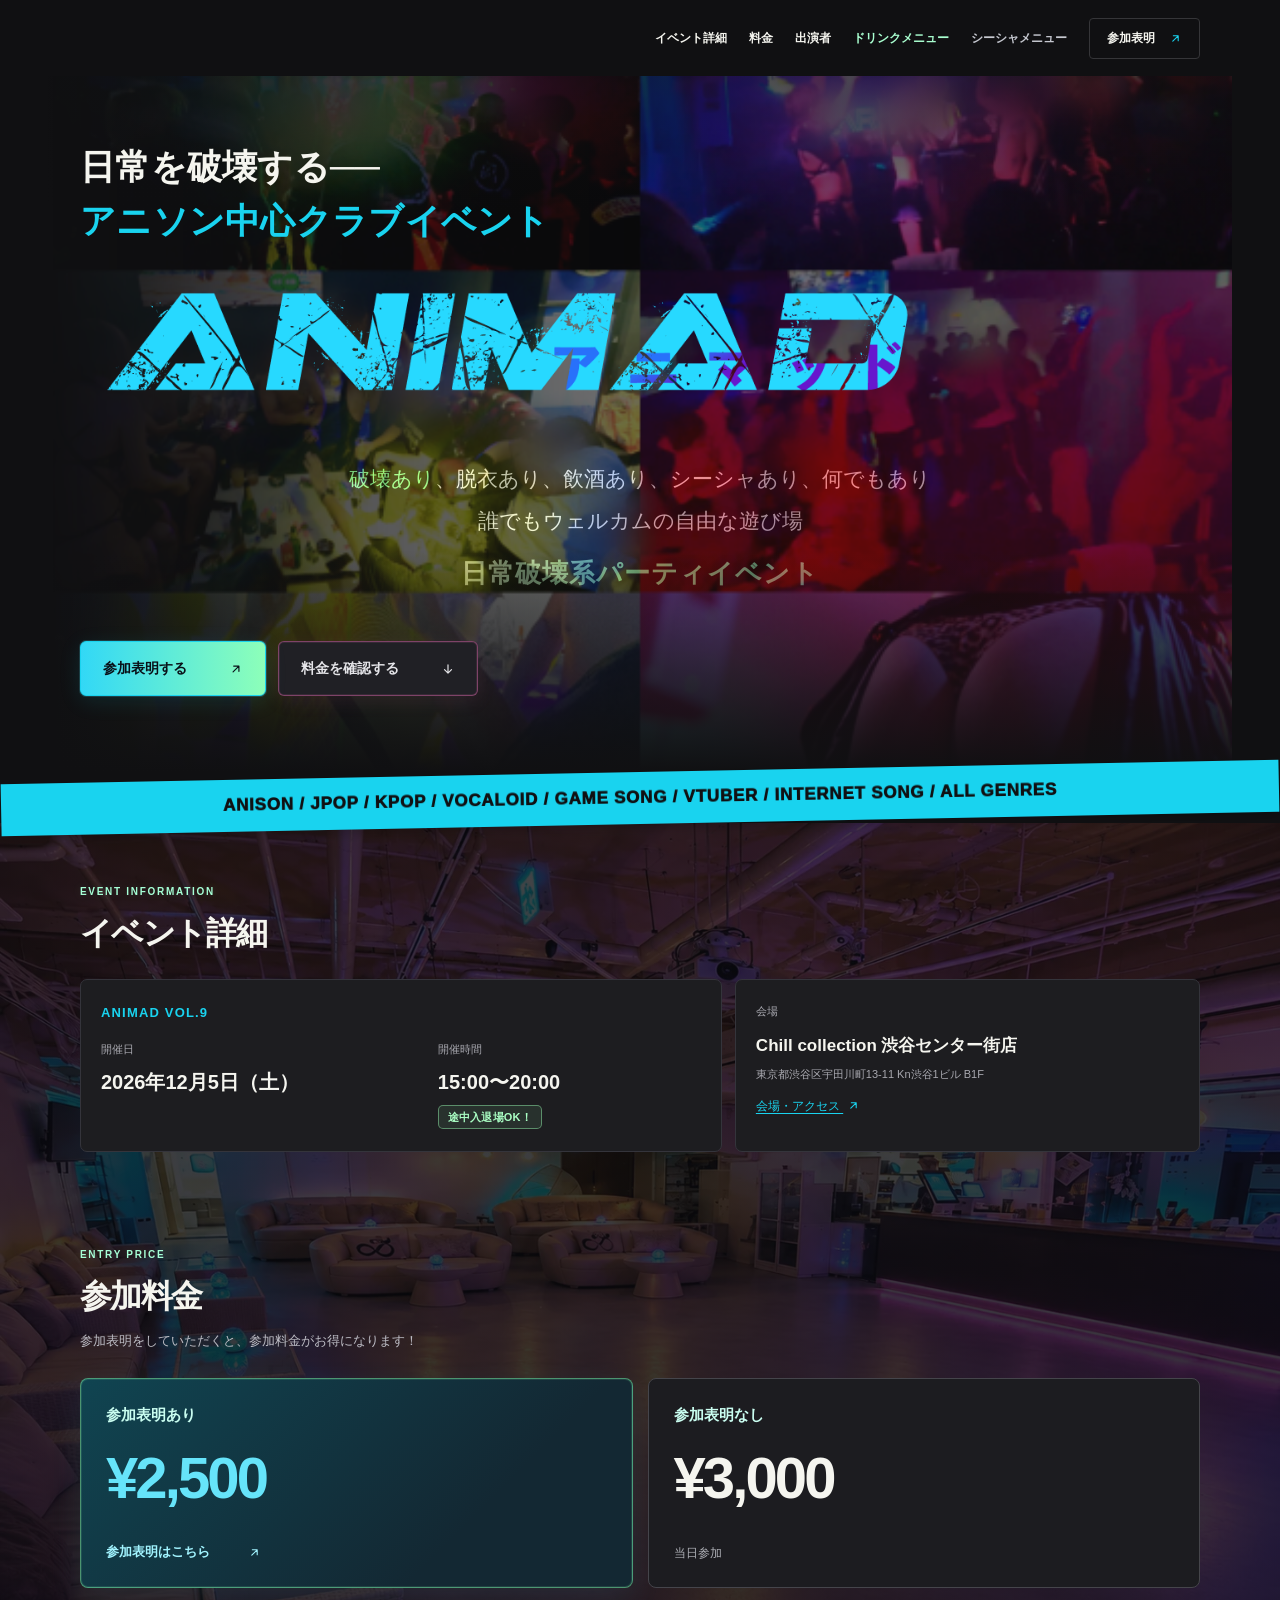
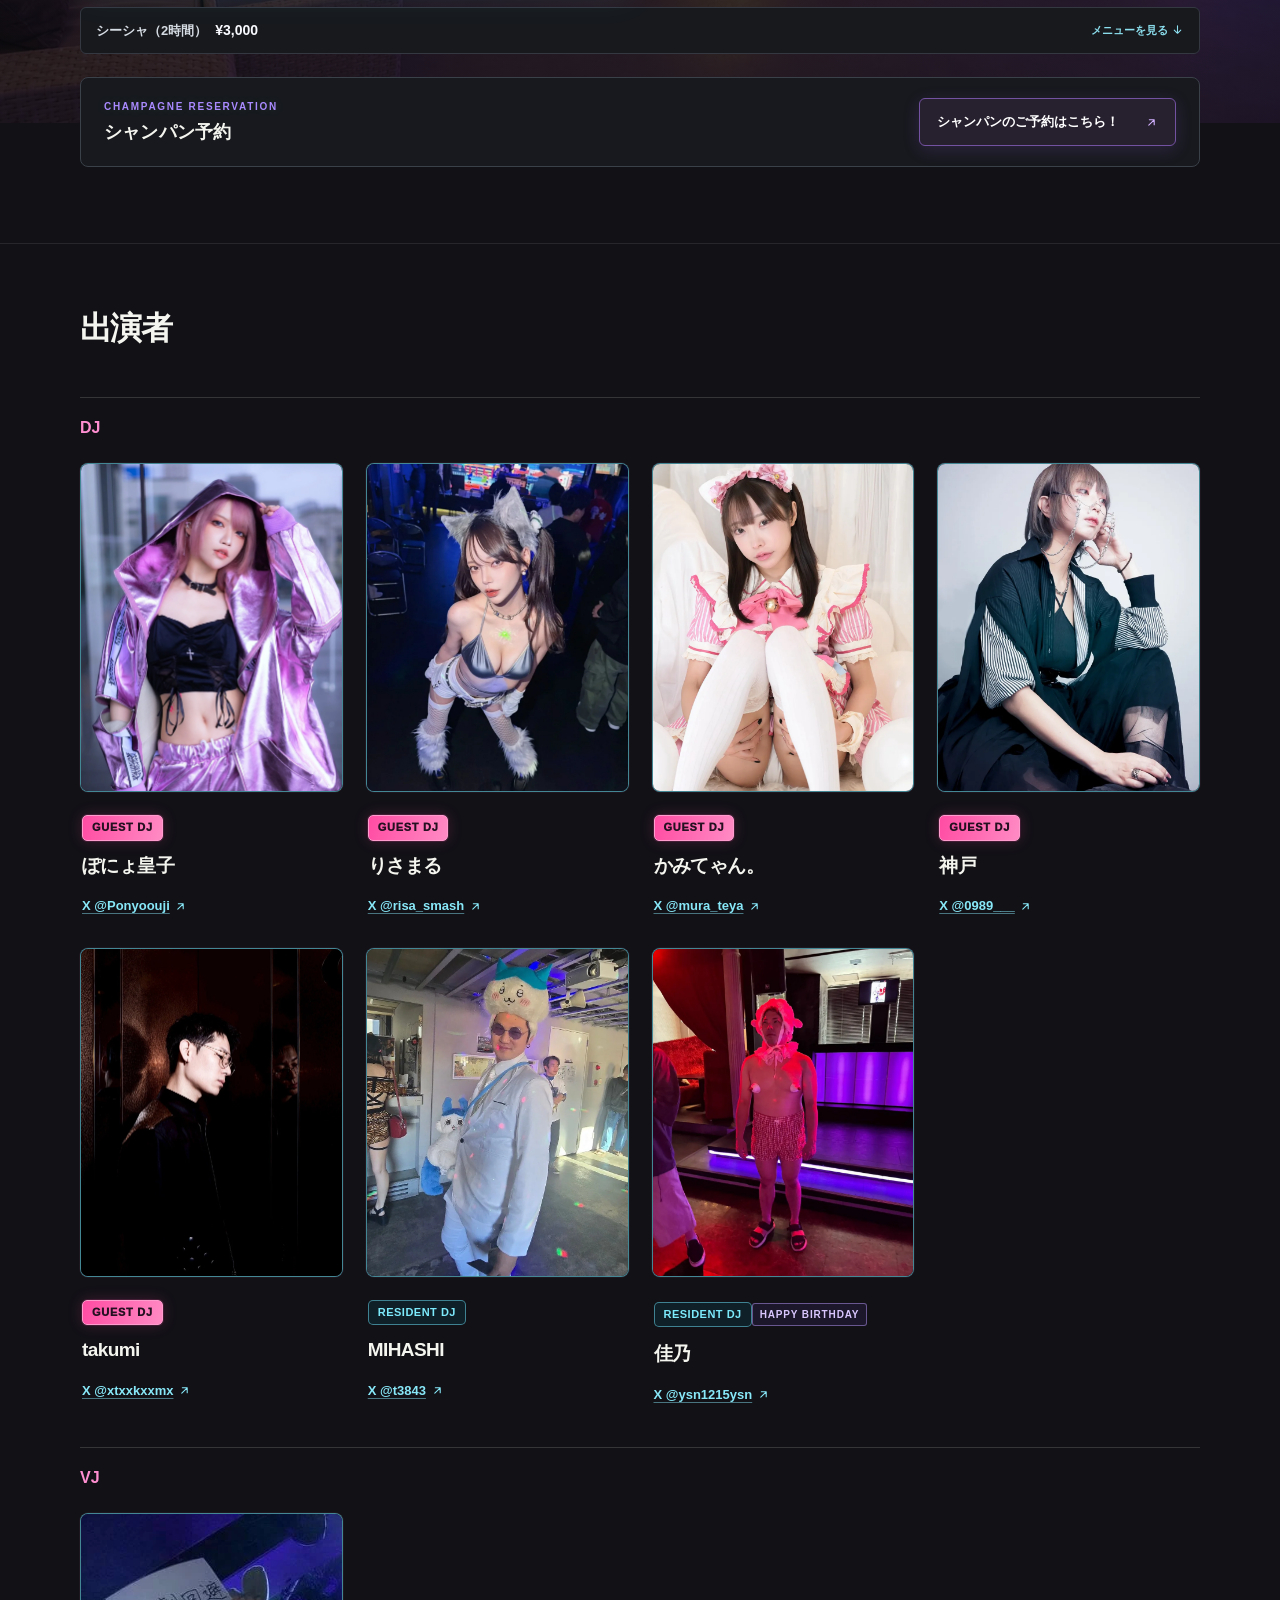
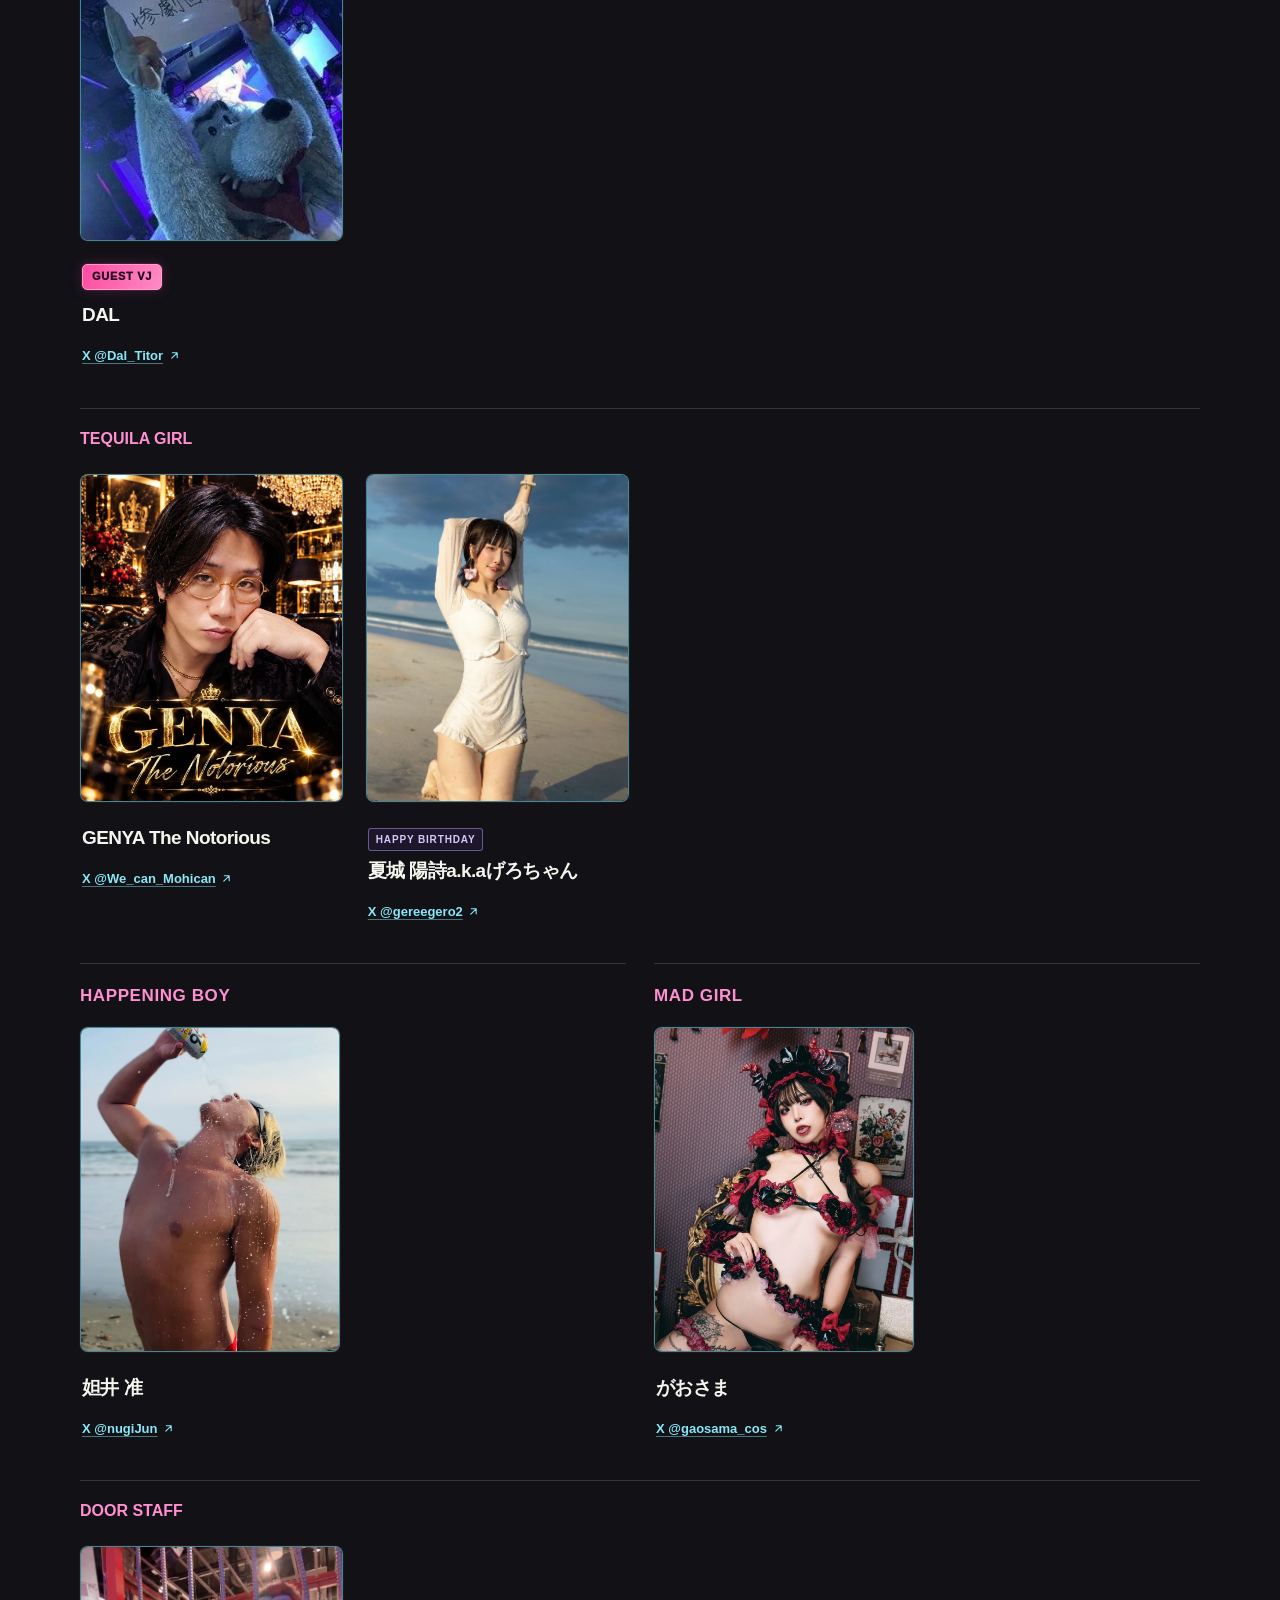
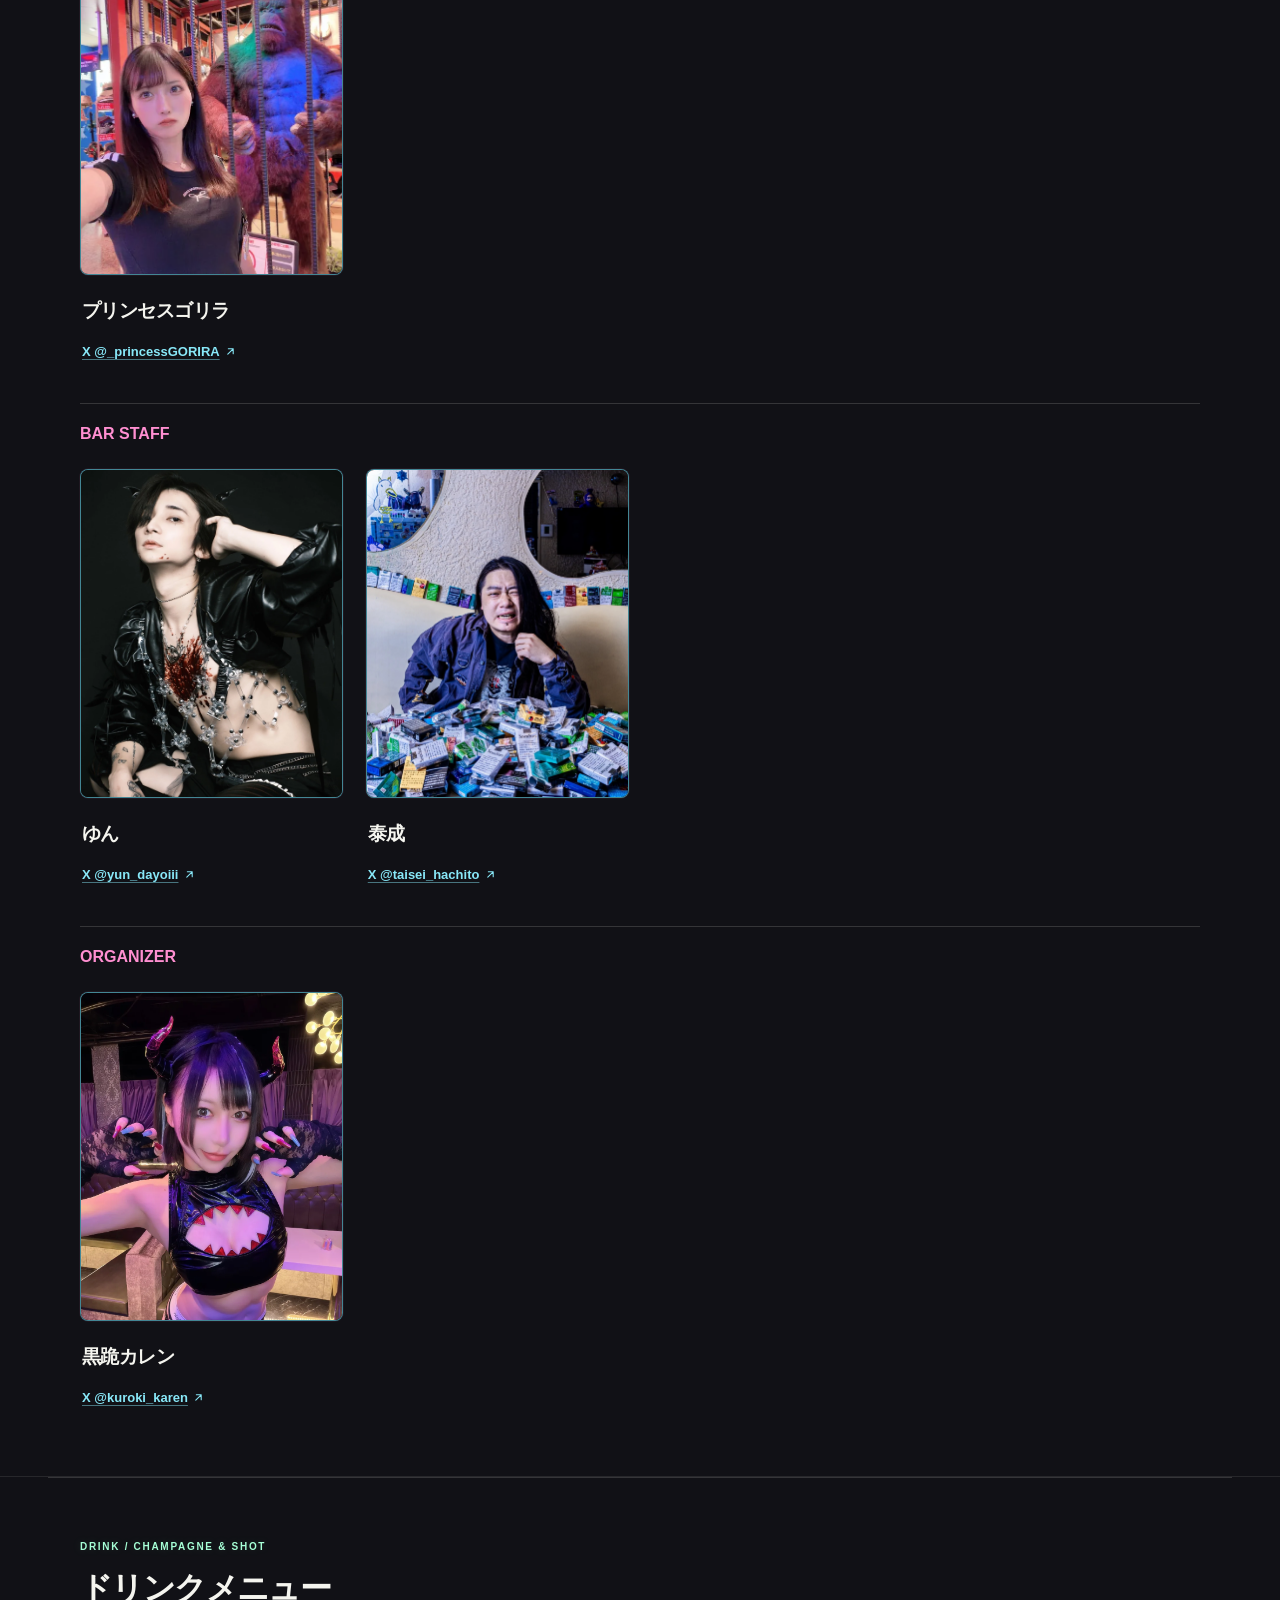
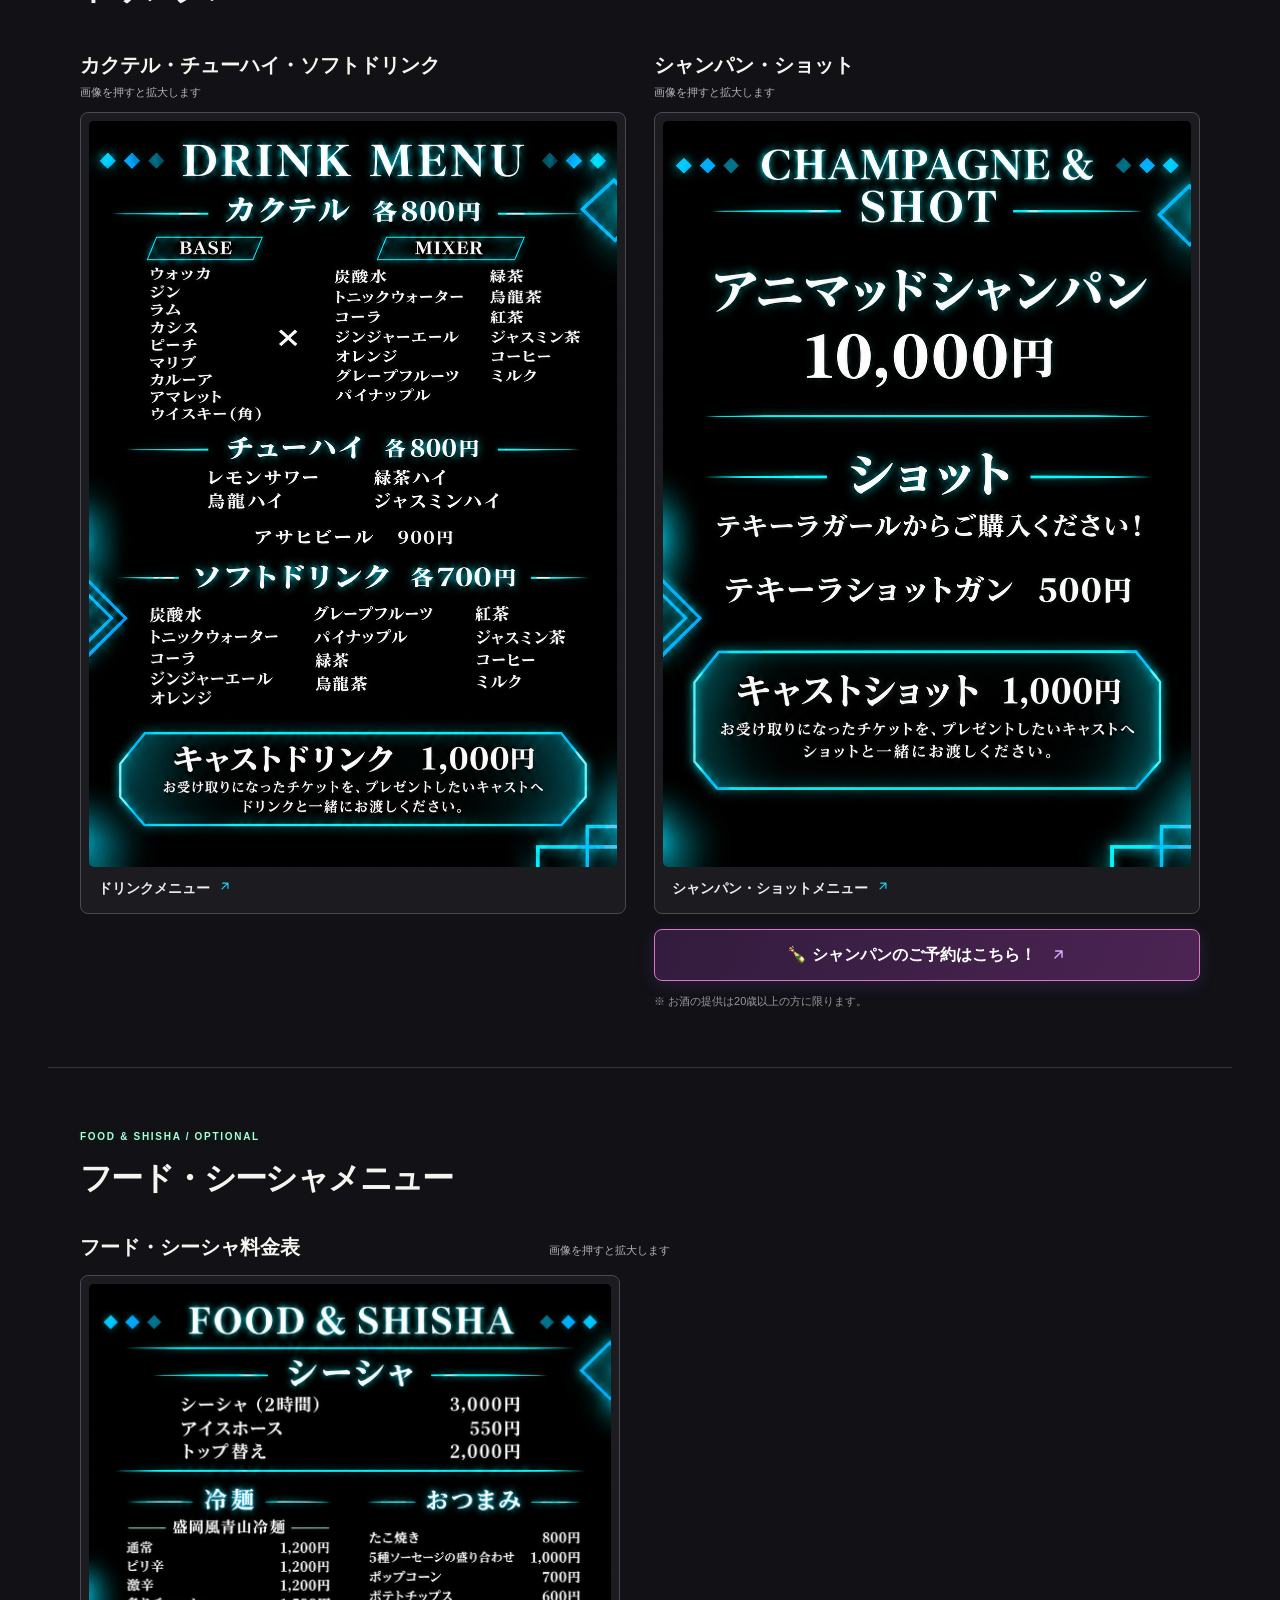
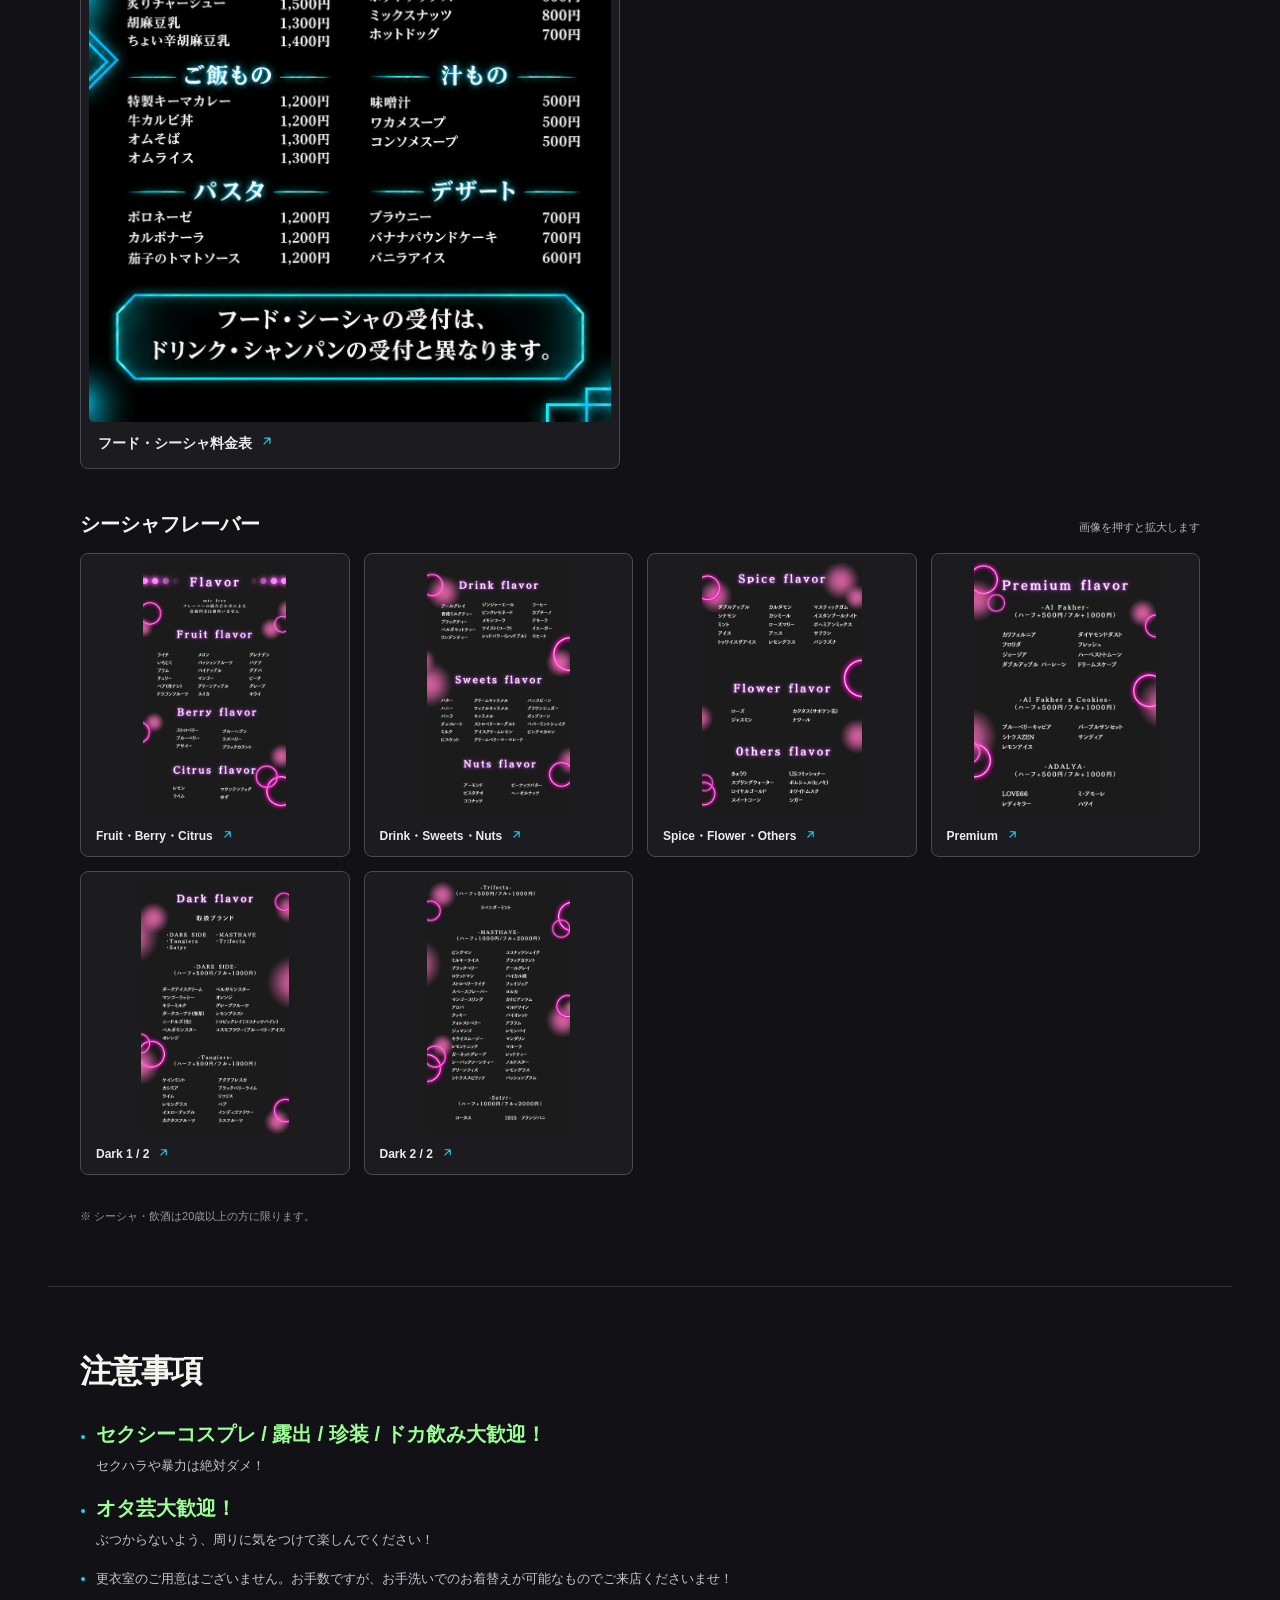
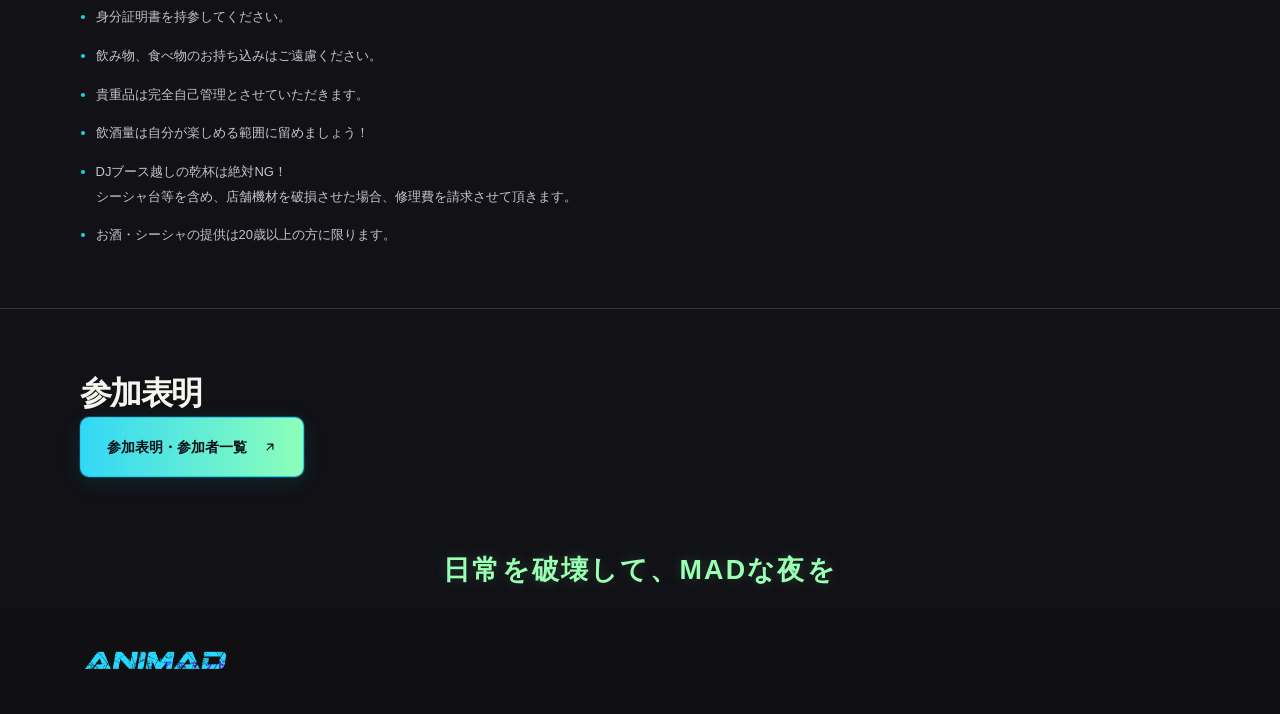
==== commit 15536bee: "Add files via upload" ====
--- a/pages/index.html
+++ b/pages/index.html
@@ -317,11 +317,12 @@
 }
 
 
-/* ANIMAD-VENUE-BACKGROUND-20261127: venue photo behind details, pricing and lineup only. */
+/* ANIMAD-VENUE-BACKGROUND-V2-20261127: background spans details through bottom;
+   darken slightly, keep menus interactive, show left sofas on mobile. */
 .venue-photo-zone {
   position:relative;
   isolation:isolate;
-  background:#121217;
+  background:#111116;
 }
 .venue-photo-zone .venue-photo-layer {
   position:sticky;
@@ -334,18 +335,22 @@
   margin-bottom:-100svh;
   pointer-events:none;
   background-image:
-    linear-gradient(180deg,rgba(11,12,17,.69) 0%,rgba(11,12,17,.77) 100%),
+    linear-gradient(180deg,rgba(9,10,14,.76) 0%,rgba(9,10,14,.84) 100%),
     url('./assets/venue-floor.webp');
   background-size:cover;
   background-position:center center;
   background-repeat:no-repeat;
 }
+/* Explicitly stack *all* content above the photo, including drink/food menus.
+   Opaque poster cards and buttons remain untouched for readability. */
 .venue-photo-zone > section {
   position:relative;
   z-index:1;
   background:transparent;
 }
-.venue-photo-zone > .lineup-section {
+.venue-photo-zone > .lineup-section,
+.venue-photo-zone > .extra-menu,
+.venue-photo-zone > .join-section {
   background:transparent;
 }
 .event-overview .overview-schedule-item > .overview-entry-note {
@@ -366,9 +371,10 @@
 @media (max-width:720px) {
   .venue-photo-zone .venue-photo-layer {
     background-image:
-      linear-gradient(180deg,rgba(11,12,17,.72),rgba(11,12,17,.80)),
+      linear-gradient(180deg,rgba(9,10,14,.80),rgba(9,10,14,.87)),
       url('./assets/venue-floor.webp');
-    background-position:53% center;
+    /* Keep the left-side sofas in frame even on portrait iPhones. */
+    background-position:center center,left center;
   }
   .event-overview .overview-schedule-item > .overview-entry-note {
     font-size:10px;
@@ -429,7 +435,6 @@
 </a>
 <div class="champagne-reservation"><div class="champagne-reservation-copy"><span class="section-tag">CHAMPAGNE RESERVATION</span><h3>シャンパン予約</h3></div><a class="champagne-reservation-button" href="https://forms.gle/b7xAdKNQwHqxkJFHA" rel="noopener noreferrer" target="_blank">シャンパンのご予約はこちら！<svg class="an-arrow an-arrow-up-right" viewBox="0 0 24 24" width="16" height="16" fill="none" stroke="currentColor" stroke-width="2" stroke-linecap="round" stroke-linejoin="round" aria-hidden="true" focusable="false"><path d="M7 17 17 7 M8 7h9v9"/></svg></a></div></section>
 <section aria-labelledby="lineup-title" class="lineup-section" id="lineup"><div class="wrap section"><h2 id="lineup-title">出演者</h2><div class="lineup-grid confirmed" id="lineup-cards"><h3 class="lineup-role">DJ</h3><article class="artist-card"><div class="artist-art pattern-one artist-art-has-photo"><img class="artist-photo" src="./artist-ponyo.webp" alt="ぽにょ皇子の出演者写真" loading="lazy" decoding="async" style="object-position:50% 25%"></div><div class="artist-info"><span class="artist-affiliation is-guest">GUEST DJ</span><span class="tiny-label">DJ</span><h3>ぽにょ皇子</h3><a class="artist-x-link" href="https://x.com/Ponyoouji" target="_blank" rel="noopener noreferrer" aria-label="ぽにょ皇子のXプロフィールを開く">X @Ponyoouji <svg class="an-arrow an-arrow-up-right" viewBox="0 0 24 24" width="16" height="16" fill="none" stroke="currentColor" stroke-width="2" stroke-linecap="round" stroke-linejoin="round" aria-hidden="true" focusable="false"><path d="M7 17 17 7 M8 7h9v9"/></svg></a></div></article><article class="artist-card"><div class="artist-art pattern-two artist-art-has-photo"><img class="artist-photo" src="./artist-risamaru.webp" alt="りさまるの出演者写真" loading="lazy" decoding="async" style="object-position:50% 32%"></div><div class="artist-info"><span class="artist-affiliation is-guest">GUEST DJ</span><span class="tiny-label">DJ</span><h3>りさまる</h3><a class="artist-x-link" href="https://x.com/risa_smash" target="_blank" rel="noopener noreferrer" aria-label="りさまるのXプロフィールを開く">X @risa_smash <svg class="an-arrow an-arrow-up-right" viewBox="0 0 24 24" width="16" height="16" fill="none" stroke="currentColor" stroke-width="2" stroke-linecap="round" stroke-linejoin="round" aria-hidden="true" focusable="false"><path d="M7 17 17 7 M8 7h9v9"/></svg></a></div></article><article class="artist-card"><div class="artist-art pattern-three artist-art-has-photo"><img class="artist-photo" src="./artist-kamiteyan.webp" alt="かみてゃん。の出演者写真" loading="lazy" decoding="async" style="object-position:50% 26%"></div><div class="artist-info"><span class="artist-affiliation is-guest">GUEST DJ</span><span class="tiny-label">DJ</span><h3>かみてゃん。</h3><a class="artist-x-link" href="https://x.com/mura_teya" target="_blank" rel="noopener noreferrer" aria-label="かみてゃん。のXプロフィールを開く">X @mura_teya <svg class="an-arrow an-arrow-up-right" viewBox="0 0 24 24" width="16" height="16" fill="none" stroke="currentColor" stroke-width="2" stroke-linecap="round" stroke-linejoin="round" aria-hidden="true" focusable="false"><path d="M7 17 17 7 M8 7h9v9"/></svg></a></div></article><article class="artist-card"><div class="artist-art pattern-one artist-art-has-photo"><img class="artist-photo" src="./artist-kobe.webp" alt="神戸の出演者写真" loading="lazy" decoding="async" style="object-position:50% 28%"></div><div class="artist-info"><span class="artist-affiliation is-guest">GUEST DJ</span><span class="tiny-label">DJ</span><h3>神戸</h3><a class="artist-x-link" href="https://x.com/0989___" target="_blank" rel="noopener noreferrer" aria-label="神戸のXプロフィールを開く">X @0989___ <svg class="an-arrow an-arrow-up-right" viewBox="0 0 24 24" width="16" height="16" fill="none" stroke="currentColor" stroke-width="2" stroke-linecap="round" stroke-linejoin="round" aria-hidden="true" focusable="false"><path d="M7 17 17 7 M8 7h9v9"/></svg></a></div></article><article class="artist-card"><div class="artist-art pattern-two artist-art-has-photo"><img class="artist-photo" src="./artist-takumi.webp" alt="takumiの出演者写真" loading="lazy" decoding="async" style="object-position:50% 39%"/></div><div class="artist-info"><span class="artist-affiliation is-guest">GUEST DJ</span><span class="tiny-label">DJ</span><h3>takumi</h3><a class="artist-x-link" href="https://x.com/xtxxkxxmx" target="_blank" rel="noopener noreferrer" aria-label="takumiのXプロフィールを開く">X @xtxxkxxmx <svg class="an-arrow an-arrow-up-right" viewBox="0 0 24 24" width="16" height="16" fill="none" stroke="currentColor" stroke-width="2" stroke-linecap="round" stroke-linejoin="round" aria-hidden="true" focusable="false"><path d="M7 17 17 7 M8 7h9v9"/></svg></a></div></article><article class="artist-card"><div class="artist-art pattern-three artist-art-has-photo"><img class="artist-photo" src="./artist-mihashi.webp" alt="MIHASHIの出演者写真" loading="lazy" decoding="async" style="object-position:50% 7%"></div><div class="artist-info"><span class="artist-affiliation is-resident">RESIDENT DJ</span><span class="tiny-label">DJ</span><h3>MIHASHI</h3><a class="artist-x-link" href="https://x.com/t3843" target="_blank" rel="noopener noreferrer" aria-label="MIHASHIのXプロフィールを開く">X @t3843 <svg class="an-arrow an-arrow-up-right" viewBox="0 0 24 24" width="16" height="16" fill="none" stroke="currentColor" stroke-width="2" stroke-linecap="round" stroke-linejoin="round" aria-hidden="true" focusable="false"><path d="M7 17 17 7 M8 7h9v9"/></svg></a></div></article><article class="artist-card"><div class="artist-art pattern-one artist-art-has-photo"><img class="artist-photo" src="./artist-yoshino.webp" alt="佳乃の出演者写真" loading="lazy" decoding="async" style="object-position:50% 24%"></div><div class="artist-info"><span class="artist-affiliation is-resident">RESIDENT DJ</span><span class="tiny-label">DJ</span><span class="birthday-label">HAPPY BIRTHDAY</span><h3>佳乃</h3><a class="artist-x-link" href="https://x.com/ysn1215ysn" target="_blank" rel="noopener noreferrer" aria-label="佳乃のXプロフィールを開く">X @ysn1215ysn <svg class="an-arrow an-arrow-up-right" viewBox="0 0 24 24" width="16" height="16" fill="none" stroke="currentColor" stroke-width="2" stroke-linecap="round" stroke-linejoin="round" aria-hidden="true" focusable="false"><path d="M7 17 17 7 M8 7h9v9"/></svg></a></div></article><h3 class="lineup-role">VJ</h3><article class="artist-card"><div class="artist-art pattern-two artist-art-has-photo"><img class="artist-photo" src="./artist-dal.webp" alt="DALの出演者写真" loading="lazy" decoding="async" style="object-position:50% 45%"></div><div class="artist-info"><span class="artist-affiliation is-guest">GUEST VJ</span><span class="tiny-label">VJ</span><h3>DAL</h3><a class="artist-x-link" href="https://x.com/Dal_Titor" target="_blank" rel="noopener noreferrer" aria-label="DALのXプロフィールを開く">X @Dal_Titor <svg class="an-arrow an-arrow-up-right" viewBox="0 0 24 24" width="16" height="16" fill="none" stroke="currentColor" stroke-width="2" stroke-linecap="round" stroke-linejoin="round" aria-hidden="true" focusable="false"><path d="M7 17 17 7 M8 7h9v9"/></svg></a></div></article><h3 class="lineup-role">TEQUILA GIRL</h3><article class="artist-card"><div class="artist-art pattern-three artist-art-has-photo"><img class="artist-photo" src="./artist-genya.webp" alt="GENYA The Notoriousの出演者写真" loading="lazy" decoding="async" style="object-position:50% 34%"></div><div class="artist-info"><span class="tiny-label">TEQUILA GIRL</span><h3>GENYA The Notorious</h3><a class="artist-x-link" href="https://x.com/We_can_Mohican" target="_blank" rel="noopener noreferrer" aria-label="GENYA The NotoriousのXプロフィールを開く">X @We_can_Mohican <svg class="an-arrow an-arrow-up-right" viewBox="0 0 24 24" width="16" height="16" fill="none" stroke="currentColor" stroke-width="2" stroke-linecap="round" stroke-linejoin="round" aria-hidden="true" focusable="false"><path d="M7 17 17 7 M8 7h9v9"/></svg></a></div></article><article class="artist-card"><div aria-hidden="true" class="artist-art pattern-one artist-art-has-photo"><img class="artist-photo" src="./artist-gerochan.webp" alt="" loading="lazy" decoding="async" style="object-position:50% 35%"/></div><div class="artist-info"><span class="tiny-label">TEQUILA GIRL</span><span class="birthday-label">HAPPY BIRTHDAY</span><h3 class="artist-name-gerochan">夏城 陽詩a.k.aげろちゃん</h3><a class="artist-x-link" href="https://x.com/gereegero2" target="_blank" rel="noopener noreferrer" aria-label="夏城 陽詩a.k.aげろちゃんのXプロフィールを開く">X @gereegero2 <svg class="an-arrow an-arrow-up-right" viewBox="0 0 24 24" width="16" height="16" fill="none" stroke="currentColor" stroke-width="2" stroke-linecap="round" stroke-linejoin="round" aria-hidden="true" focusable="false"><path d="M7 17 17 7 M8 7h9v9"/></svg></a></div></article><div aria-label="HAPPENING BOYとMAD GIRL" class="lineup-side-by-side"><section aria-labelledby="lineup-happening-boy" class="lineup-side-role"><h3 class="lineup-role" id="lineup-happening-boy">HAPPENING BOY</h3><article class="artist-card"><div class="artist-art pattern-two artist-art-has-photo"><img class="artist-photo" src="./artist-nugijun.webp" alt="妲井 准の出演者写真" loading="lazy" decoding="async" style="object-position:50% 34%"/></div><div class="artist-info"><span class="tiny-label">HAPPENING BOY</span><h3>妲井 准</h3><a class="artist-x-link" href="https://x.com/nugiJun" target="_blank" rel="noopener noreferrer" aria-label="妲井 准のXプロフィールを開く">X @nugiJun <svg class="an-arrow an-arrow-up-right" viewBox="0 0 24 24" width="16" height="16" fill="none" stroke="currentColor" stroke-width="2" stroke-linecap="round" stroke-linejoin="round" aria-hidden="true" focusable="false"><path d="M7 17 17 7 M8 7h9v9"/></svg></a></div></article></section><section aria-labelledby="lineup-mad-girl" class="lineup-side-role"><h3 class="lineup-role" id="lineup-mad-girl">MAD GIRL</h3><article class="artist-card"><div class="artist-art pattern-three artist-art-has-photo"><img class="artist-photo" src="./artist-gaosama.webp" alt="がおさまの出演者写真" loading="lazy" decoding="async" style="object-position:50% 29%"/></div><div class="artist-info"><span class="tiny-label">MAD GIRL</span><h3>がおさま</h3><a class="artist-x-link" href="https://x.com/gaosama_cos" target="_blank" rel="noopener noreferrer" aria-label="がおさまのXプロフィールを開く">X @gaosama_cos <svg class="an-arrow an-arrow-up-right" viewBox="0 0 24 24" width="16" height="16" fill="none" stroke="currentColor" stroke-width="2" stroke-linecap="round" stroke-linejoin="round" aria-hidden="true" focusable="false"><path d="M7 17 17 7 M8 7h9v9"/></svg></a></div></article></section></div><h3 class="lineup-role">DOOR STAFF</h3><div class="staff-first-row"><article class="artist-card"><div class="artist-art pattern-one artist-art-has-photo"><img class="artist-photo" src="./artist-princess-gorilla.webp" alt="プリンセスゴリラの出演者写真" loading="lazy" decoding="async" style="object-position:51% 49%"></div><div class="artist-info"><span class="tiny-label">DOOR STAFF</span><h3>プリンセスゴリラ</h3><a class="artist-x-link" href="https://x.com/_princessGORIRA" target="_blank" rel="noopener noreferrer" aria-label="プリンセスゴリラのXプロフィールを開く">X @_princessGORIRA <svg class="an-arrow an-arrow-up-right" viewBox="0 0 24 24" width="16" height="16" fill="none" stroke="currentColor" stroke-width="2" stroke-linecap="round" stroke-linejoin="round" aria-hidden="true" focusable="false"><path d="M7 17 17 7 M8 7h9v9"/></svg></a></div></article></div><h3 class="lineup-role">BAR STAFF</h3><div class="staff-second-row"><article class="artist-card"><div class="artist-art pattern-two artist-art-has-photo"><img class="artist-photo" src="./artist-yun.webp" alt="ゆんの出演者写真" loading="lazy" decoding="async" style="object-position:50% 36%"/></div><div class="artist-info"><span class="tiny-label">BAR STAFF</span><h3>ゆん</h3><a class="artist-x-link" href="https://x.com/yun_dayoiii" target="_blank" rel="noopener noreferrer" aria-label="ゆんのXプロフィールを開く">X @yun_dayoiii <svg class="an-arrow an-arrow-up-right" viewBox="0 0 24 24" width="16" height="16" fill="none" stroke="currentColor" stroke-width="2" stroke-linecap="round" stroke-linejoin="round" aria-hidden="true" focusable="false"><path d="M7 17 17 7 M8 7h9v9"/></svg></a></div></article><article class="artist-card"><div class="artist-art pattern-three artist-art-has-photo"><img class="artist-photo" src="./artist-taisei.webp" alt="泰成の出演者写真" loading="lazy" decoding="async" style="object-position:50% 23%"></div><div class="artist-info"><span class="tiny-label">BAR STAFF</span><h3>泰成</h3><a class="artist-x-link" href="https://x.com/taisei_hachito" target="_blank" rel="noopener noreferrer" aria-label="泰成のXプロフィールを開く">X @taisei_hachito <svg class="an-arrow an-arrow-up-right" viewBox="0 0 24 24" width="16" height="16" fill="none" stroke="currentColor" stroke-width="2" stroke-linecap="round" stroke-linejoin="round" aria-hidden="true" focusable="false"><path d="M7 17 17 7 M8 7h9v9"/></svg></a></div></article></div><h3 class="lineup-role">ORGANIZER</h3><article class="artist-card"><div class="artist-art pattern-one artist-art-has-photo"><img class="artist-photo" src="./artist-karen.webp" alt="黒跪カレンの出演者写真" loading="lazy" decoding="async" style="object-position:50% 20%"></div><div class="artist-info"><span class="tiny-label">ORGANIZER</span><h3>黒跪カレン</h3><a class="artist-x-link" href="https://x.com/kuroki_karen" target="_blank" rel="noopener noreferrer" aria-label="黒跪カレンのXプロフィールを開く">X @kuroki_karen <svg class="an-arrow an-arrow-up-right" viewBox="0 0 24 24" width="16" height="16" fill="none" stroke="currentColor" stroke-width="2" stroke-linecap="round" stroke-linejoin="round" aria-hidden="true" focusable="false"><path d="M7 17 17 7 M8 7h9v9"/></svg></a></div></article></div><div class="crew-grid"></div></div></section>
-</div><!-- end venue-photo-zone: only details, prices and lineup -->
 <section aria-labelledby="drinks-title" class="section wrap extra-menu animad-drinks-section" id="drinks">
   <span class="section-tag">DRINK / CHAMPAGNE &amp; SHOT</span>
   <h2 id="drinks-title">ドリンクメニュー</h2>
@@ -480,6 +485,7 @@
 <div class="lightbox-content"><img alt="拡大したメニュー画像" id="lightbox-image"/></div>
 </dialog>
 <section class="wrap closing-copy" aria-label="イベントメッセージ"><p class="closing-line">日常を破壊して、MADな夜を</p></section>
+</div><!-- end venue-photo-zone: through all menus, rules and RSVP -->
 </main>
 <footer class="wrap footer"><a aria-label="ANIMAD トップ" class="brand" href="#"><img alt="ANIMAD アニマッド" height="232" src="./assets/animad-logo.png" width="1024"/></a></footer>
 <noscript><p class="noscript-note">参加表明ページの利用にはJavaScriptが必要です。</p></noscript>
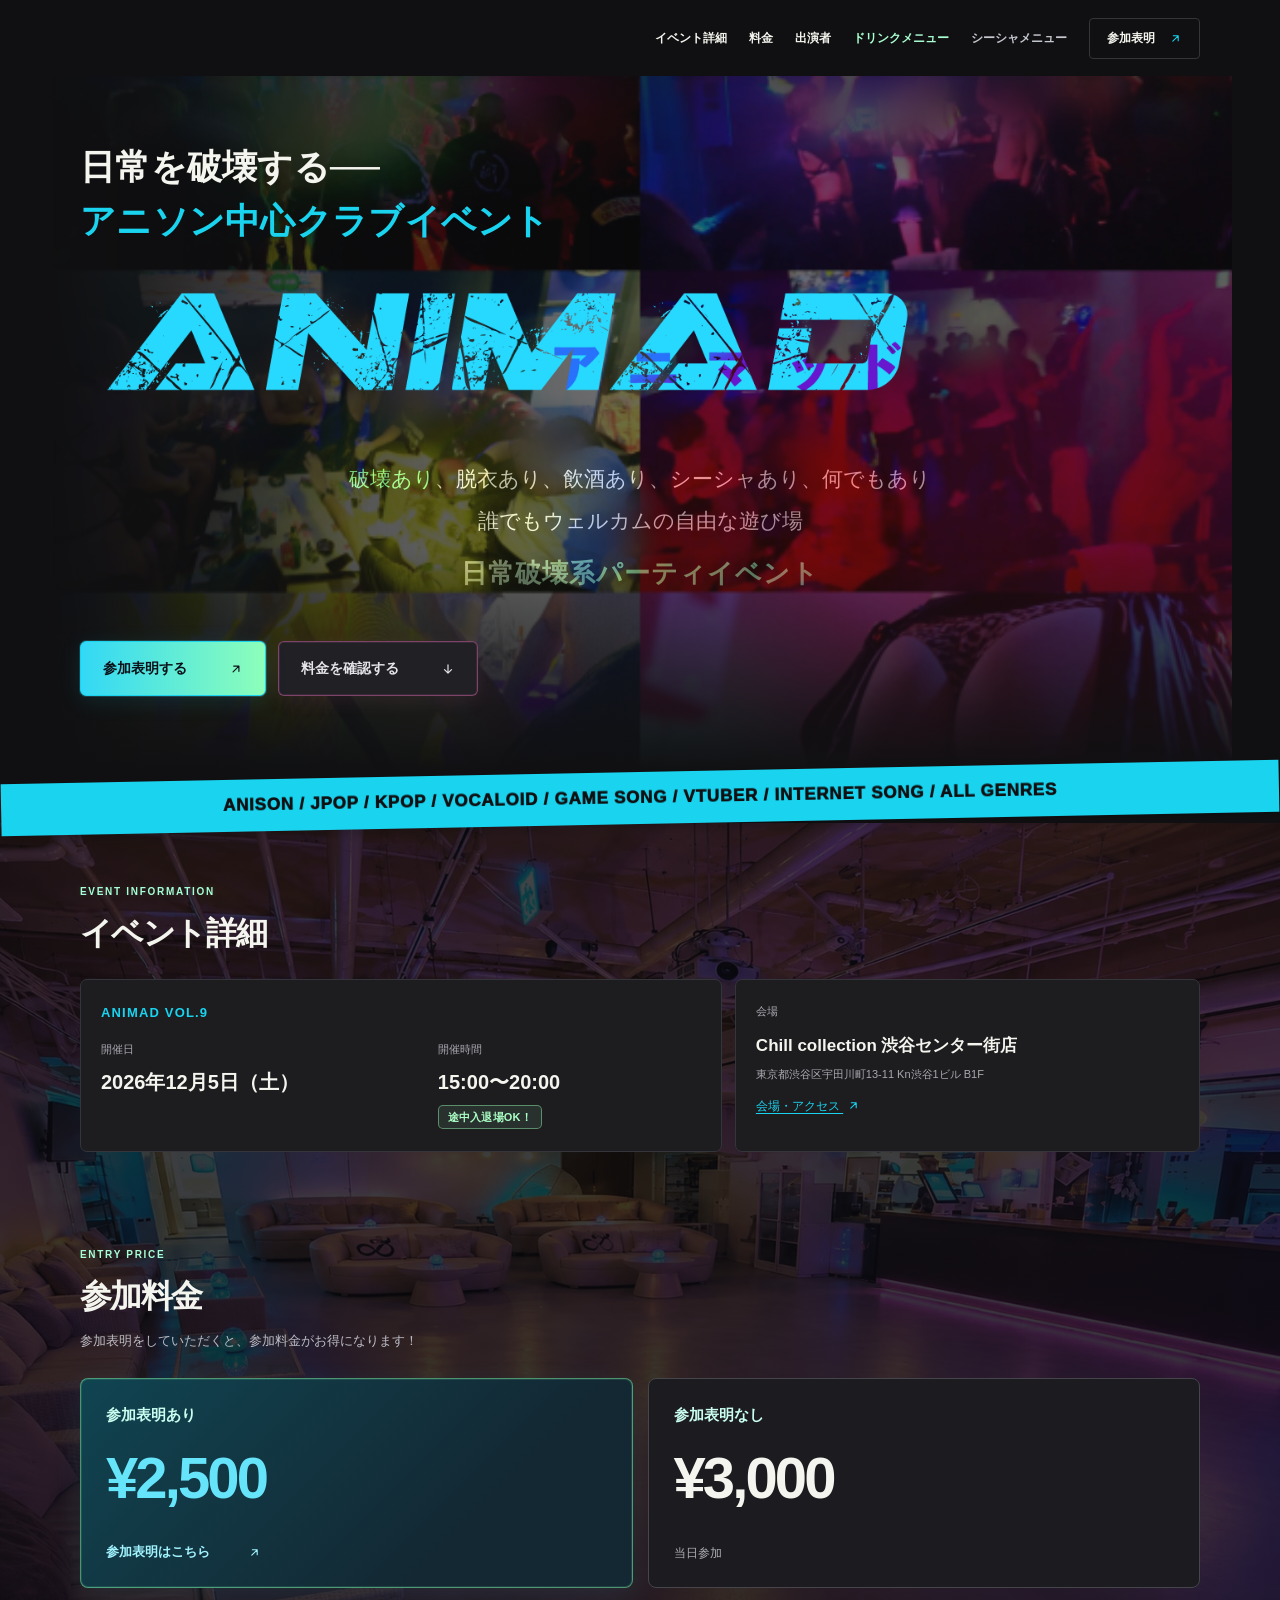
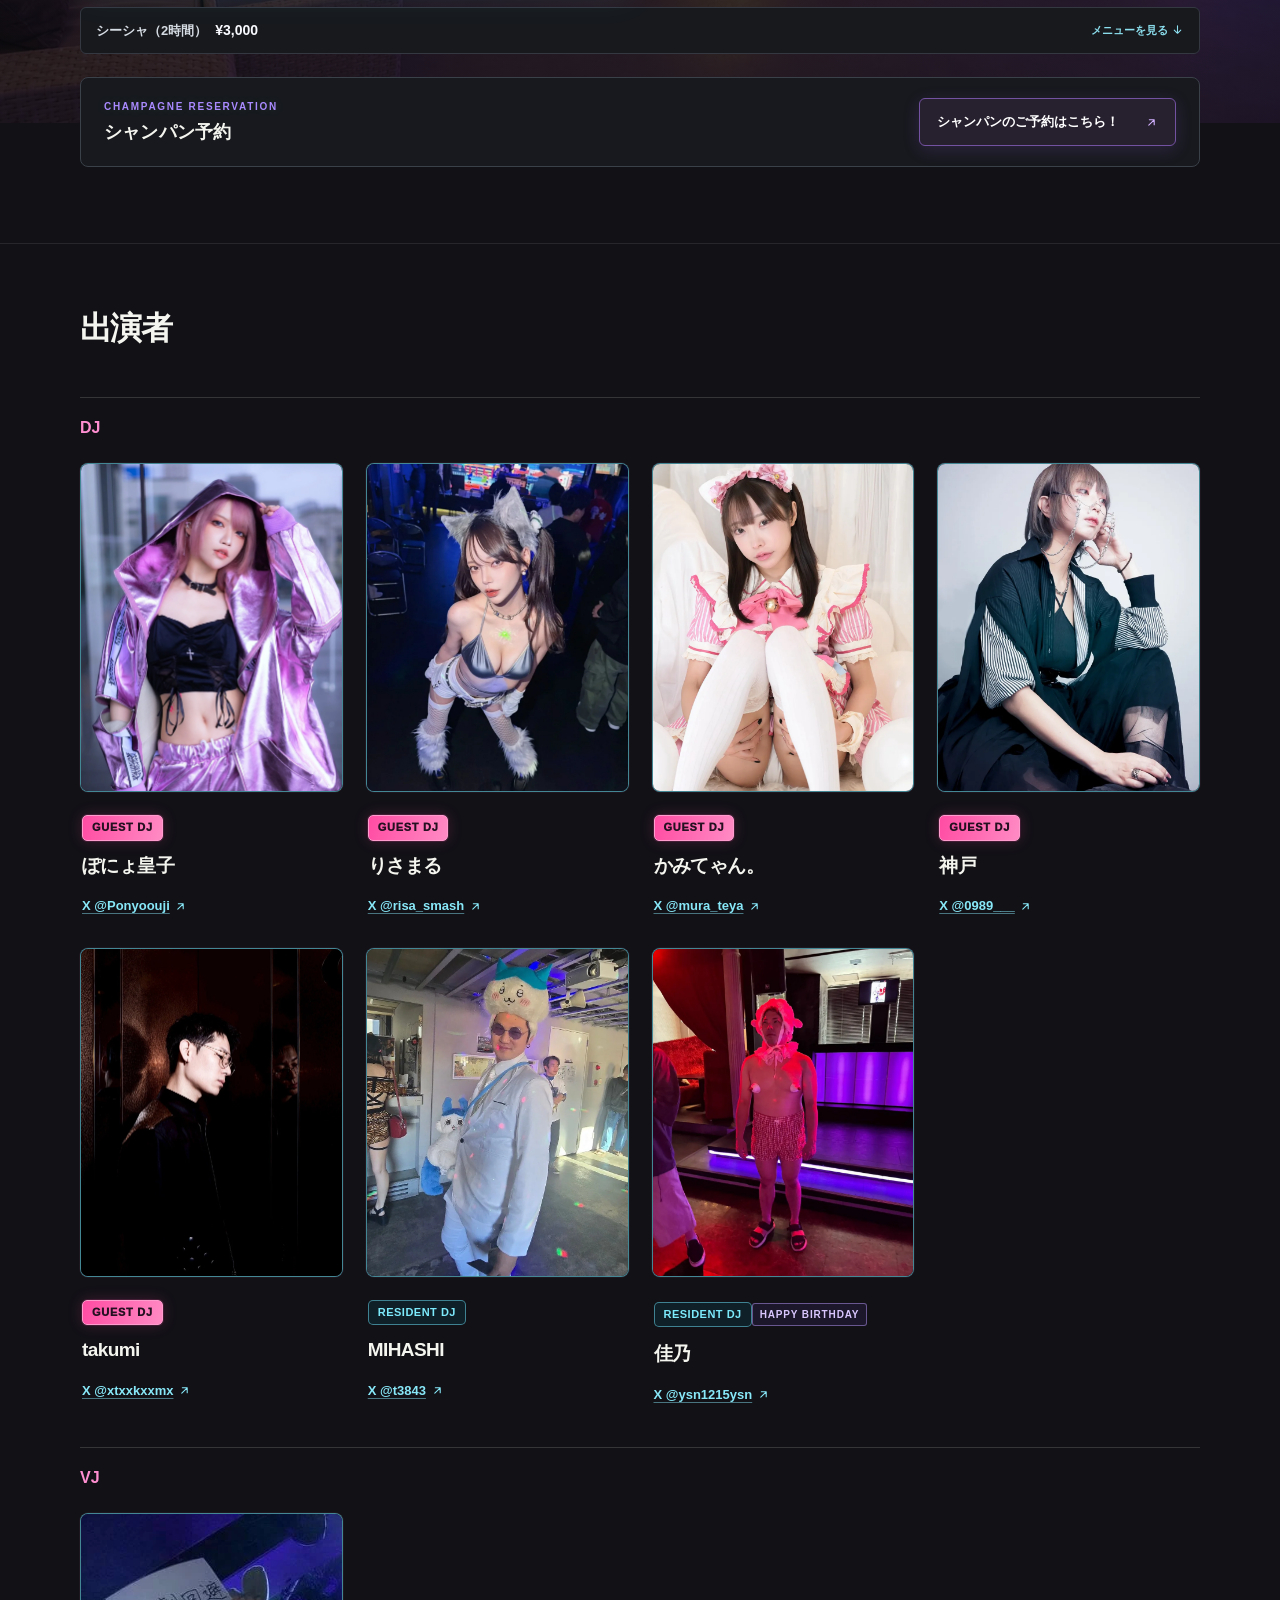
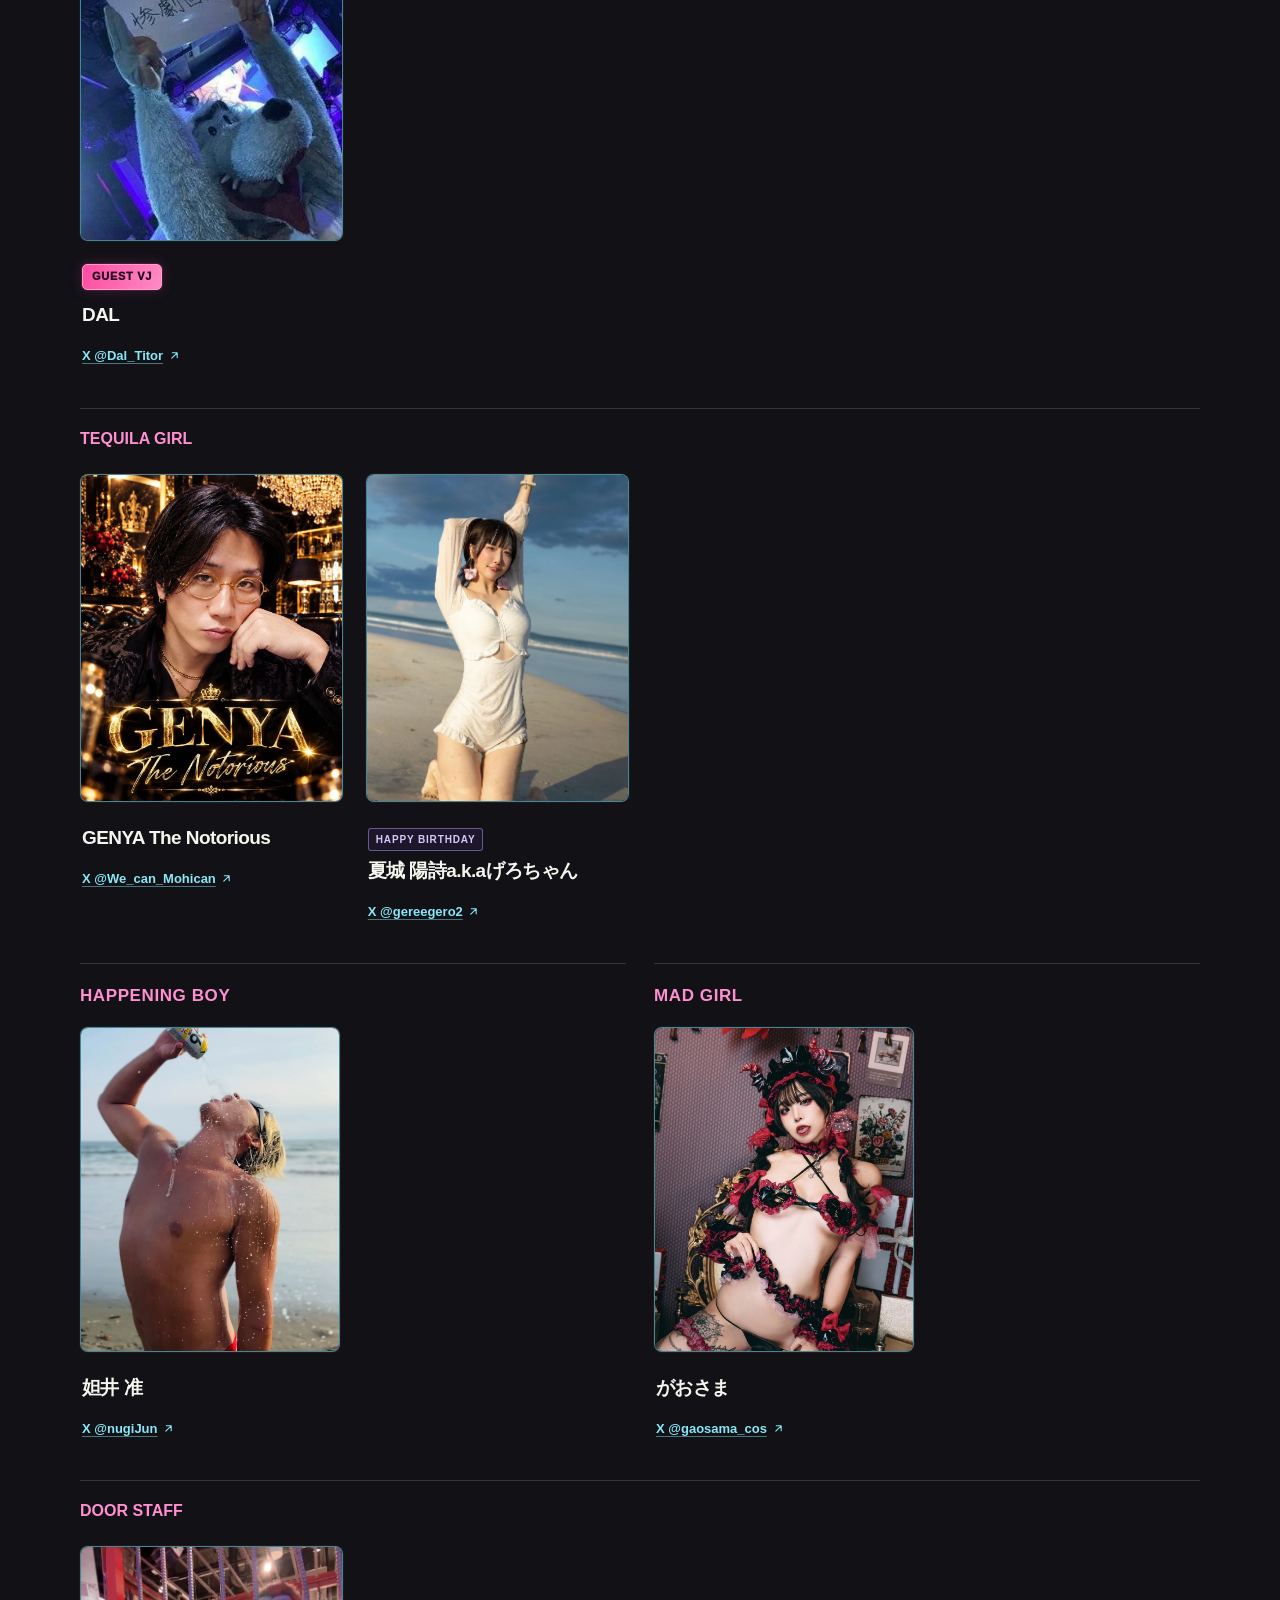
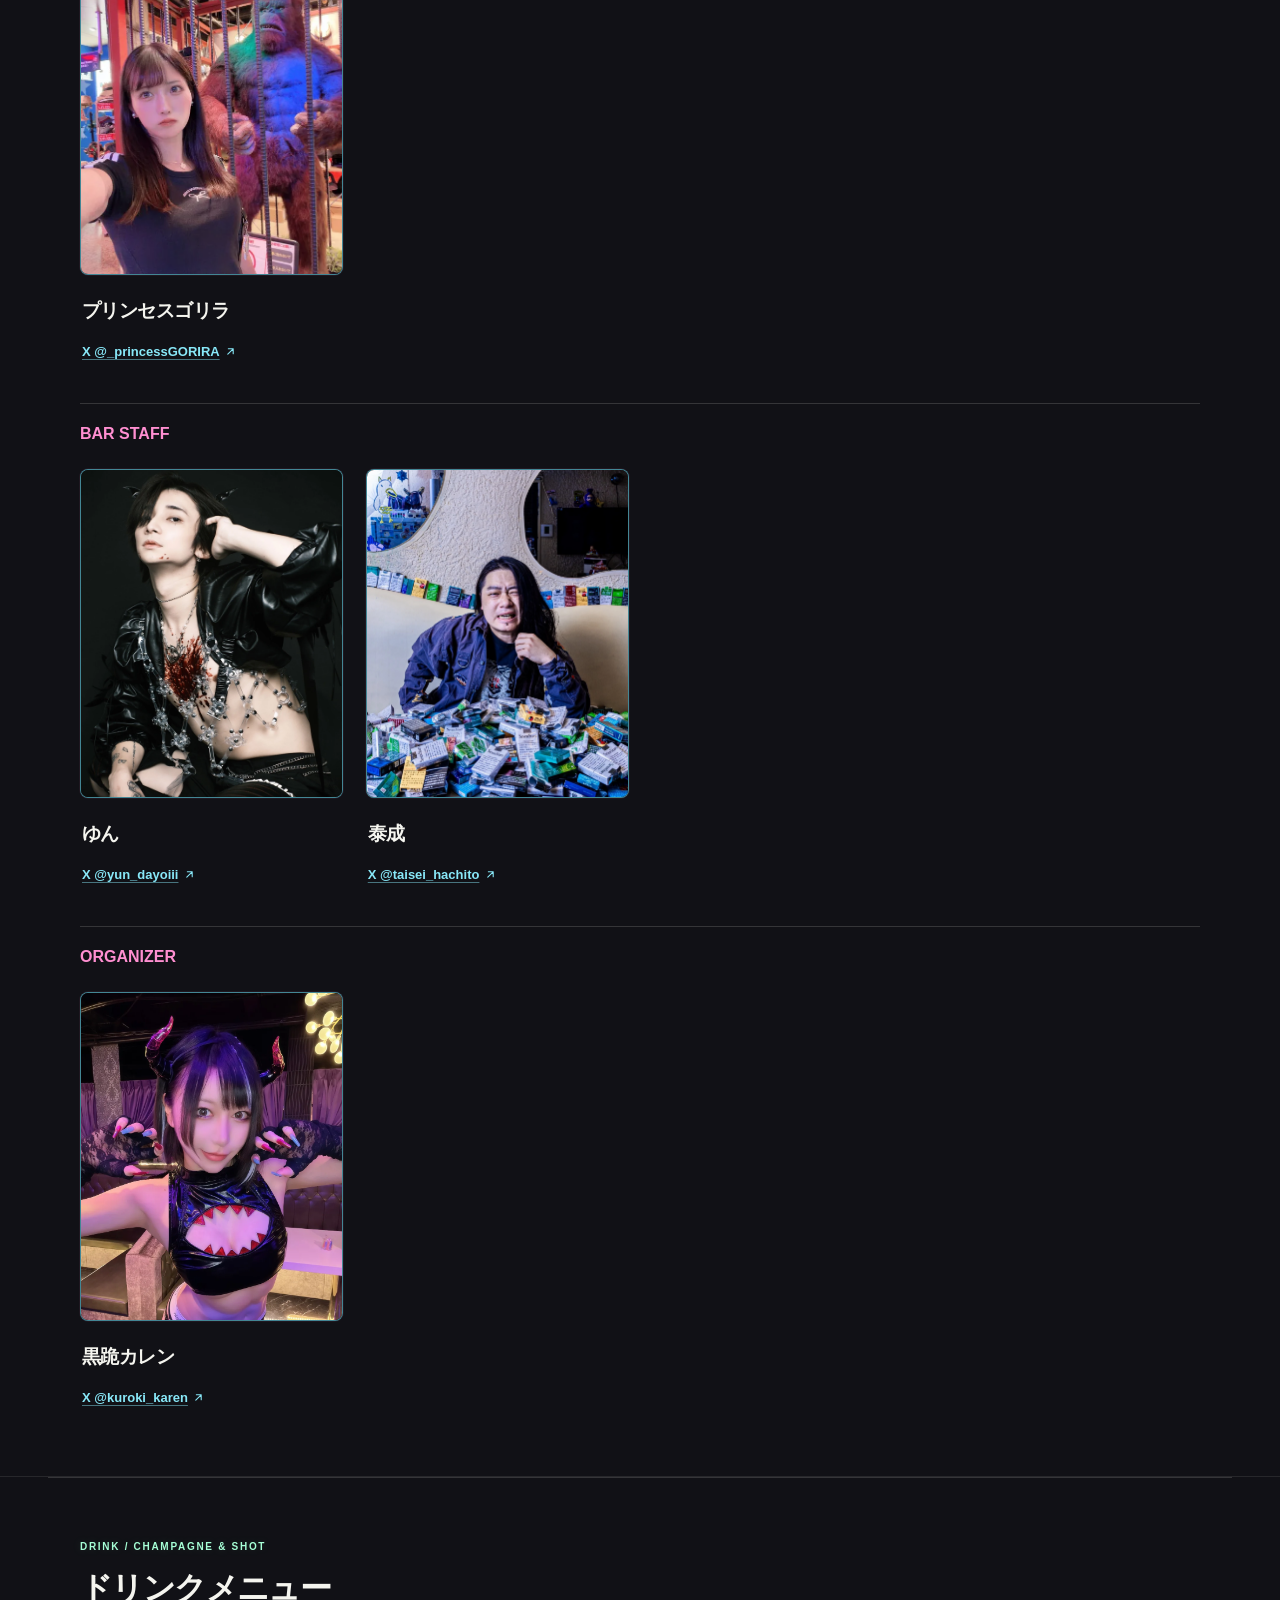
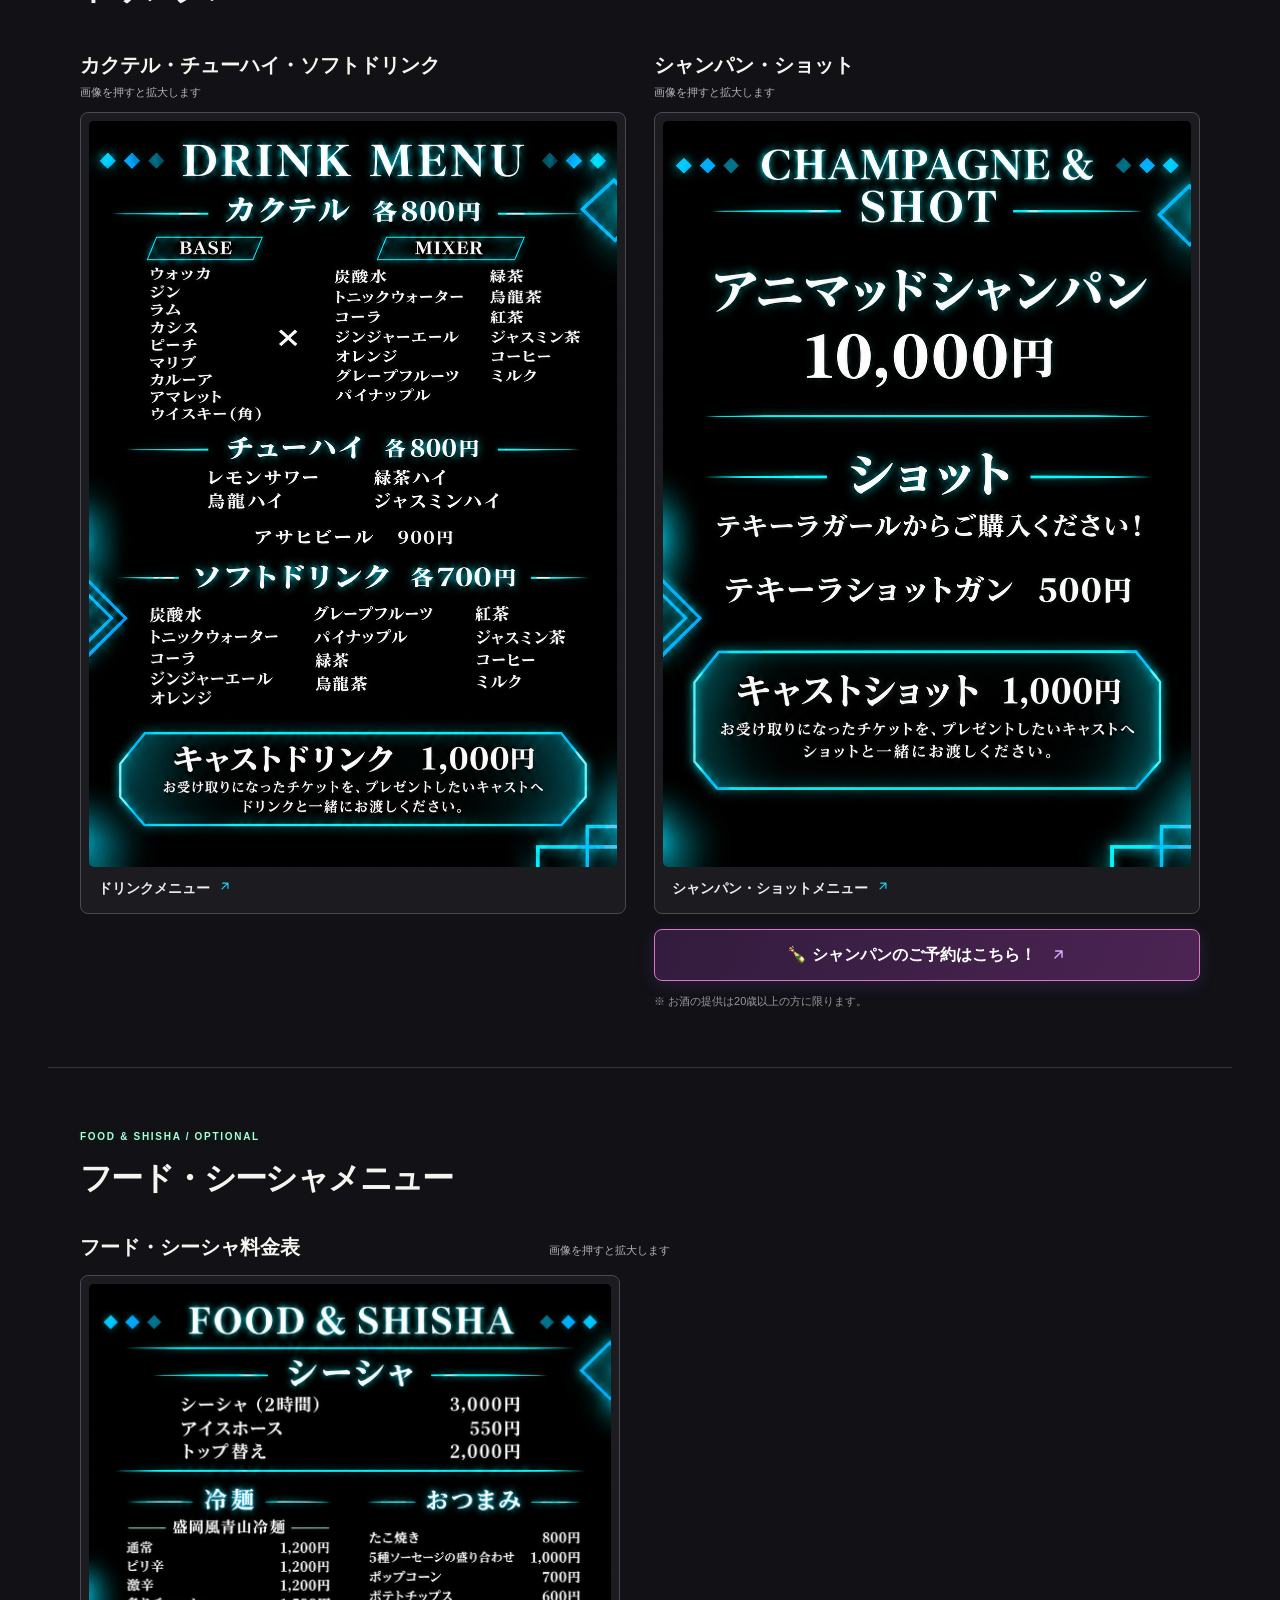
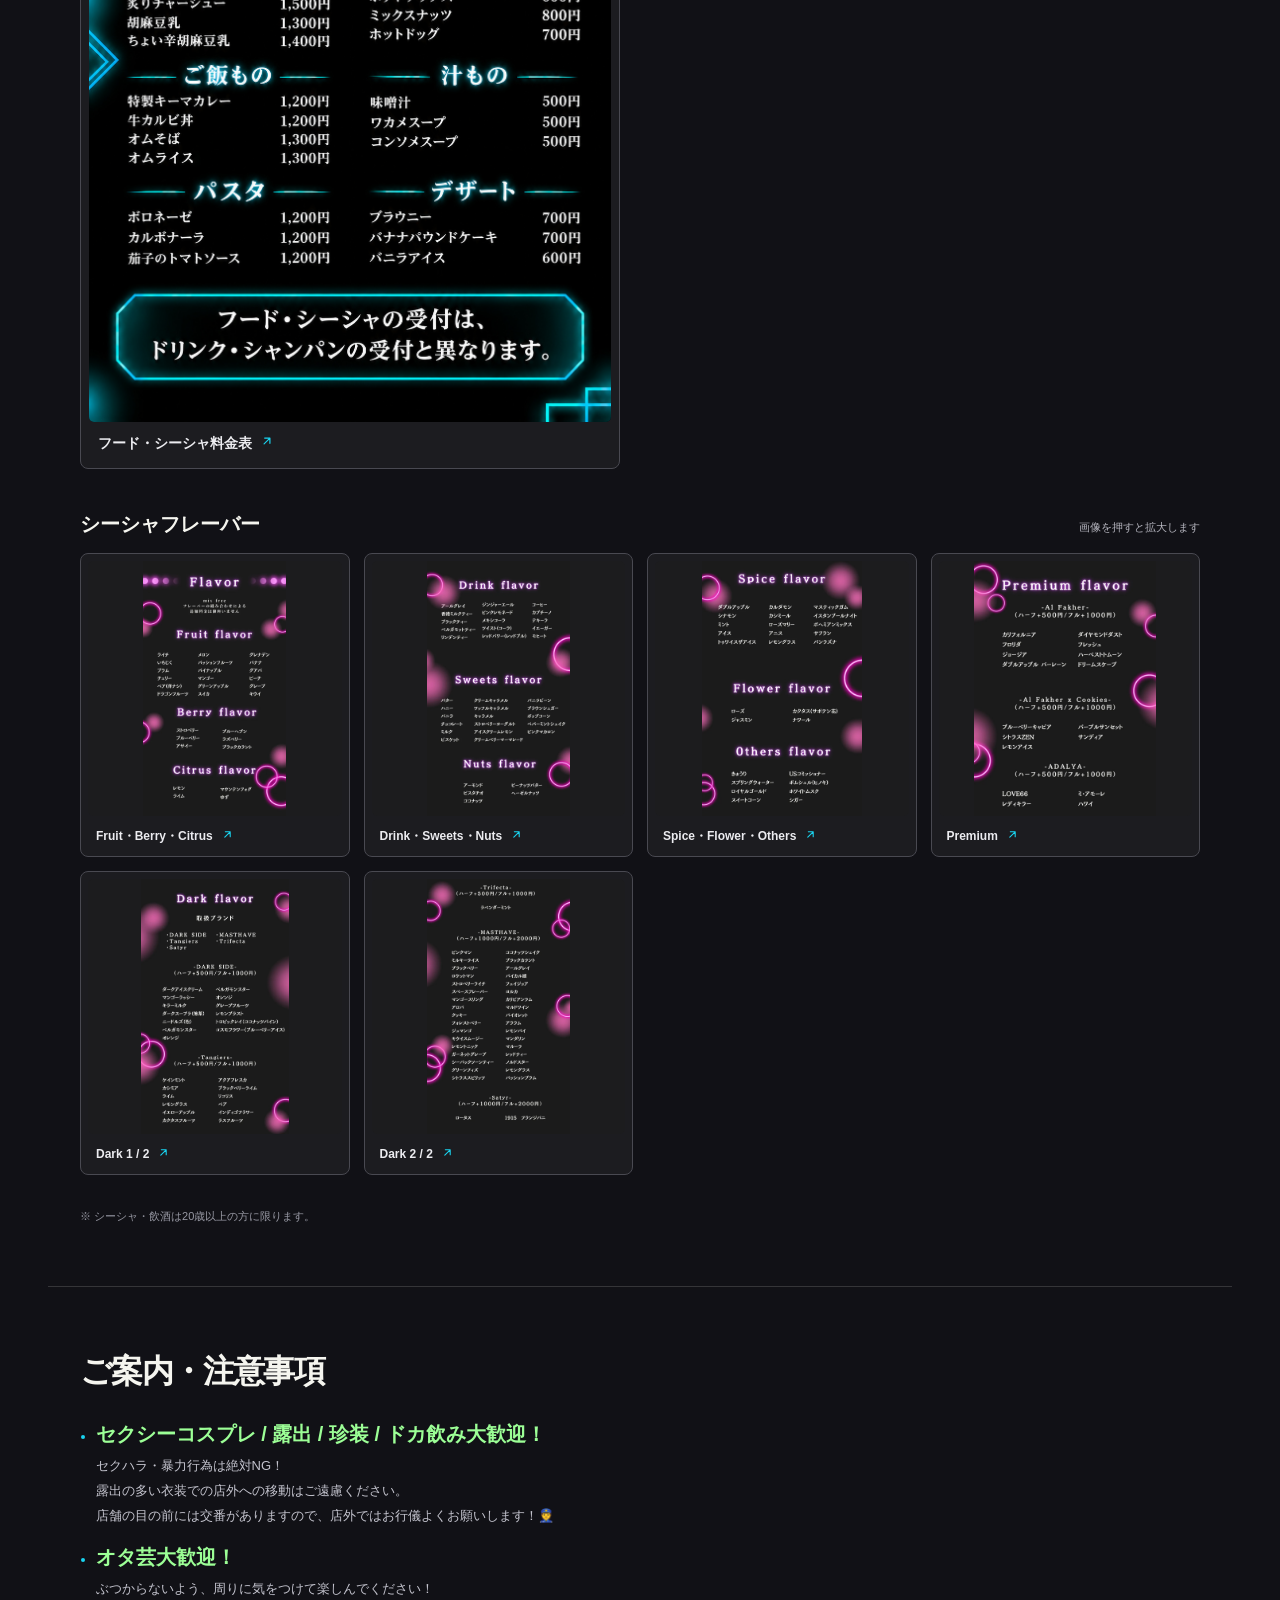
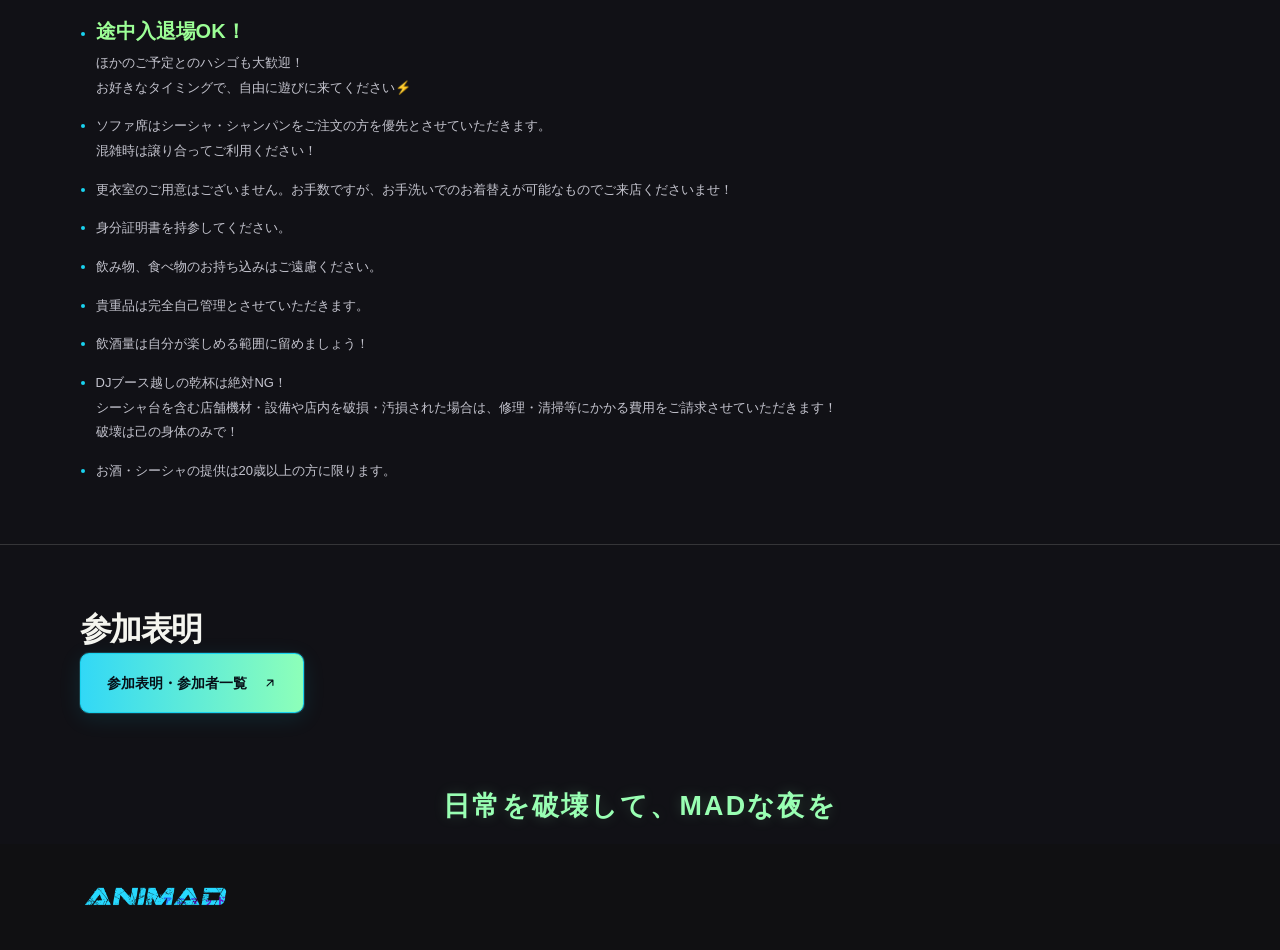
==== commit 4cb31ee2: "Add files via upload" ====
--- a/pages/index.html
+++ b/pages/index.html
@@ -479,7 +479,19 @@
 </div>
 <p class="menu-note">※ シーシャ・飲酒は20歳以上の方に限ります。</p>
 </section>
-<section aria-labelledby="rules-title" class="wrap section event-rules" id="rules"><h2 id="rules-title">注意事項</h2><ul><li><strong class="rules-welcome">セクシーコスプレ / 露出 / 珍装 / ドカ飲み大歓迎！</strong><br/>セクハラや暴力は絶対ダメ！</li><li><strong class="rules-welcome">オタ芸大歓迎！</strong><br/>ぶつからないよう、周りに気をつけて楽しんでください！</li><li>更衣室のご用意はございません。お手数ですが、お手洗いでのお着替えが可能なものでご来店くださいませ！</li><li>身分証明書を持参してください。</li><li>飲み物、食べ物のお持ち込みはご遠慮ください。</li><li>貴重品は完全自己管理とさせていただきます。</li><li>飲酒量は自分が楽しめる範囲に留めましょう！</li><li>DJブース越しの乾杯は絶対NG！<br/>シーシャ台等を含め、店舗機材を破損させた場合、修理費を請求させて頂きます。</li><li>お酒・シーシャの提供は20歳以上の方に限ります。</li></ul></section><section aria-labelledby="join-title" class="join-section" id="join"><div class="wrap section"><h2 id="join-title">参加表明</h2><a class="hero-main-action" href="./rsvp.html" style="display:inline-flex;align-items:center;gap:1rem;min-height:60px;padding:15px 26px;border-radius:9px;text-decoration:none;background:linear-gradient(90deg,#32d8f6 0%,#8dffb9 100%);color:#071018;font-weight:900">参加表明・参加者一覧 <svg class="an-arrow an-arrow-up-right" viewBox="0 0 24 24" width="16" height="16" fill="none" stroke="currentColor" stroke-width="2" stroke-linecap="round" stroke-linejoin="round" aria-hidden="true" focusable="false"><path d="M7 17 17 7 M8 7h9v9"/></svg></a></div></section>
+<section aria-labelledby="rules-title" class="wrap section event-rules" id="rules"><h2 id="rules-title">ご案内・注意事項</h2><ul>
+<li><strong class="rules-welcome">セクシーコスプレ / 露出 / 珍装 / ドカ飲み大歓迎！</strong><br/>セクハラ・暴力行為は絶対NG！<br/>露出の多い衣装での店外への移動はご遠慮ください。<br/>店舗の目の前には交番がありますので、店外ではお行儀よくお願いします！👮</li>
+<li><strong class="rules-welcome">オタ芸大歓迎！</strong><br/>ぶつからないよう、周りに気をつけて楽しんでください！</li>
+<li><strong class="rules-welcome">途中入退場OK！</strong><br/>ほかのご予定とのハシゴも大歓迎！<br/>お好きなタイミングで、自由に遊びに来てください⚡</li>
+<li>ソファ席はシーシャ・シャンパンをご注文の方を優先とさせていただきます。<br/>混雑時は譲り合ってご利用ください！</li>
+<li>更衣室のご用意はございません。お手数ですが、お手洗いでのお着替えが可能なものでご来店くださいませ！</li>
+<li>身分証明書を持参してください。</li>
+<li>飲み物、食べ物のお持ち込みはご遠慮ください。</li>
+<li>貴重品は完全自己管理とさせていただきます。</li>
+<li>飲酒量は自分が楽しめる範囲に留めましょう！</li>
+<li>DJブース越しの乾杯は絶対NG！<br/>シーシャ台を含む店舗機材・設備や店内を破損・汚損された場合は、修理・清掃等にかかる費用をご請求させていただきます！<br/>破壊は己の身体のみで！</li>
+<li>お酒・シーシャの提供は20歳以上の方に限ります。</li>
+</ul></section><section aria-labelledby="join-title" class="join-section" id="join"><div class="wrap section"><h2 id="join-title">参加表明</h2><a class="hero-main-action" href="./rsvp.html" style="display:inline-flex;align-items:center;gap:1rem;min-height:60px;padding:15px 26px;border-radius:9px;text-decoration:none;background:linear-gradient(90deg,#32d8f6 0%,#8dffb9 100%);color:#071018;font-weight:900">参加表明・参加者一覧 <svg class="an-arrow an-arrow-up-right" viewBox="0 0 24 24" width="16" height="16" fill="none" stroke="currentColor" stroke-width="2" stroke-linecap="round" stroke-linejoin="round" aria-hidden="true" focusable="false"><path d="M7 17 17 7 M8 7h9v9"/></svg></a></div></section>
 <dialog aria-label="メニュー画像の拡大表示" class="menu-lightbox" id="menu-lightbox">
 <div class="lightbox-head"><p id="lightbox-caption"></p><button aria-label="画像を閉じる" class="lightbox-close" type="button">閉じる ×</button></div>
 <div class="lightbox-content"><img alt="拡大したメニュー画像" id="lightbox-image"/></div>
